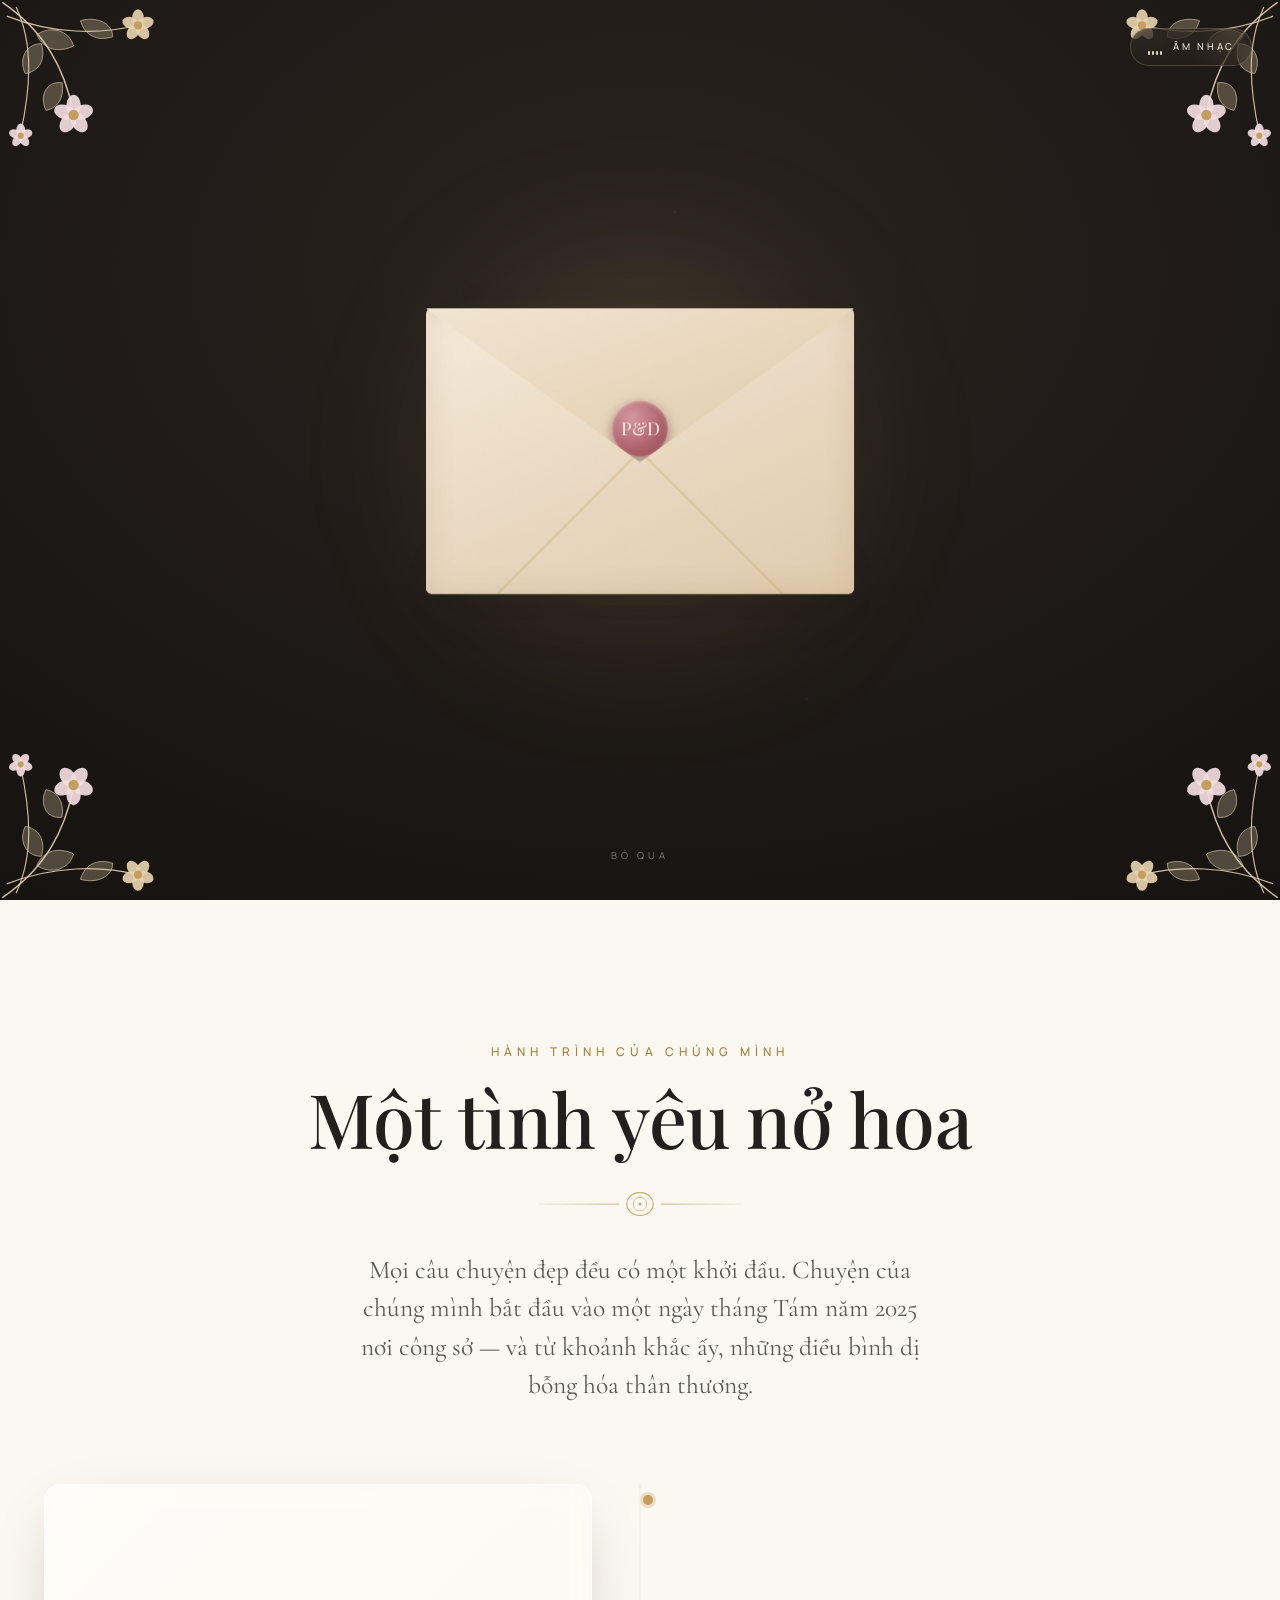
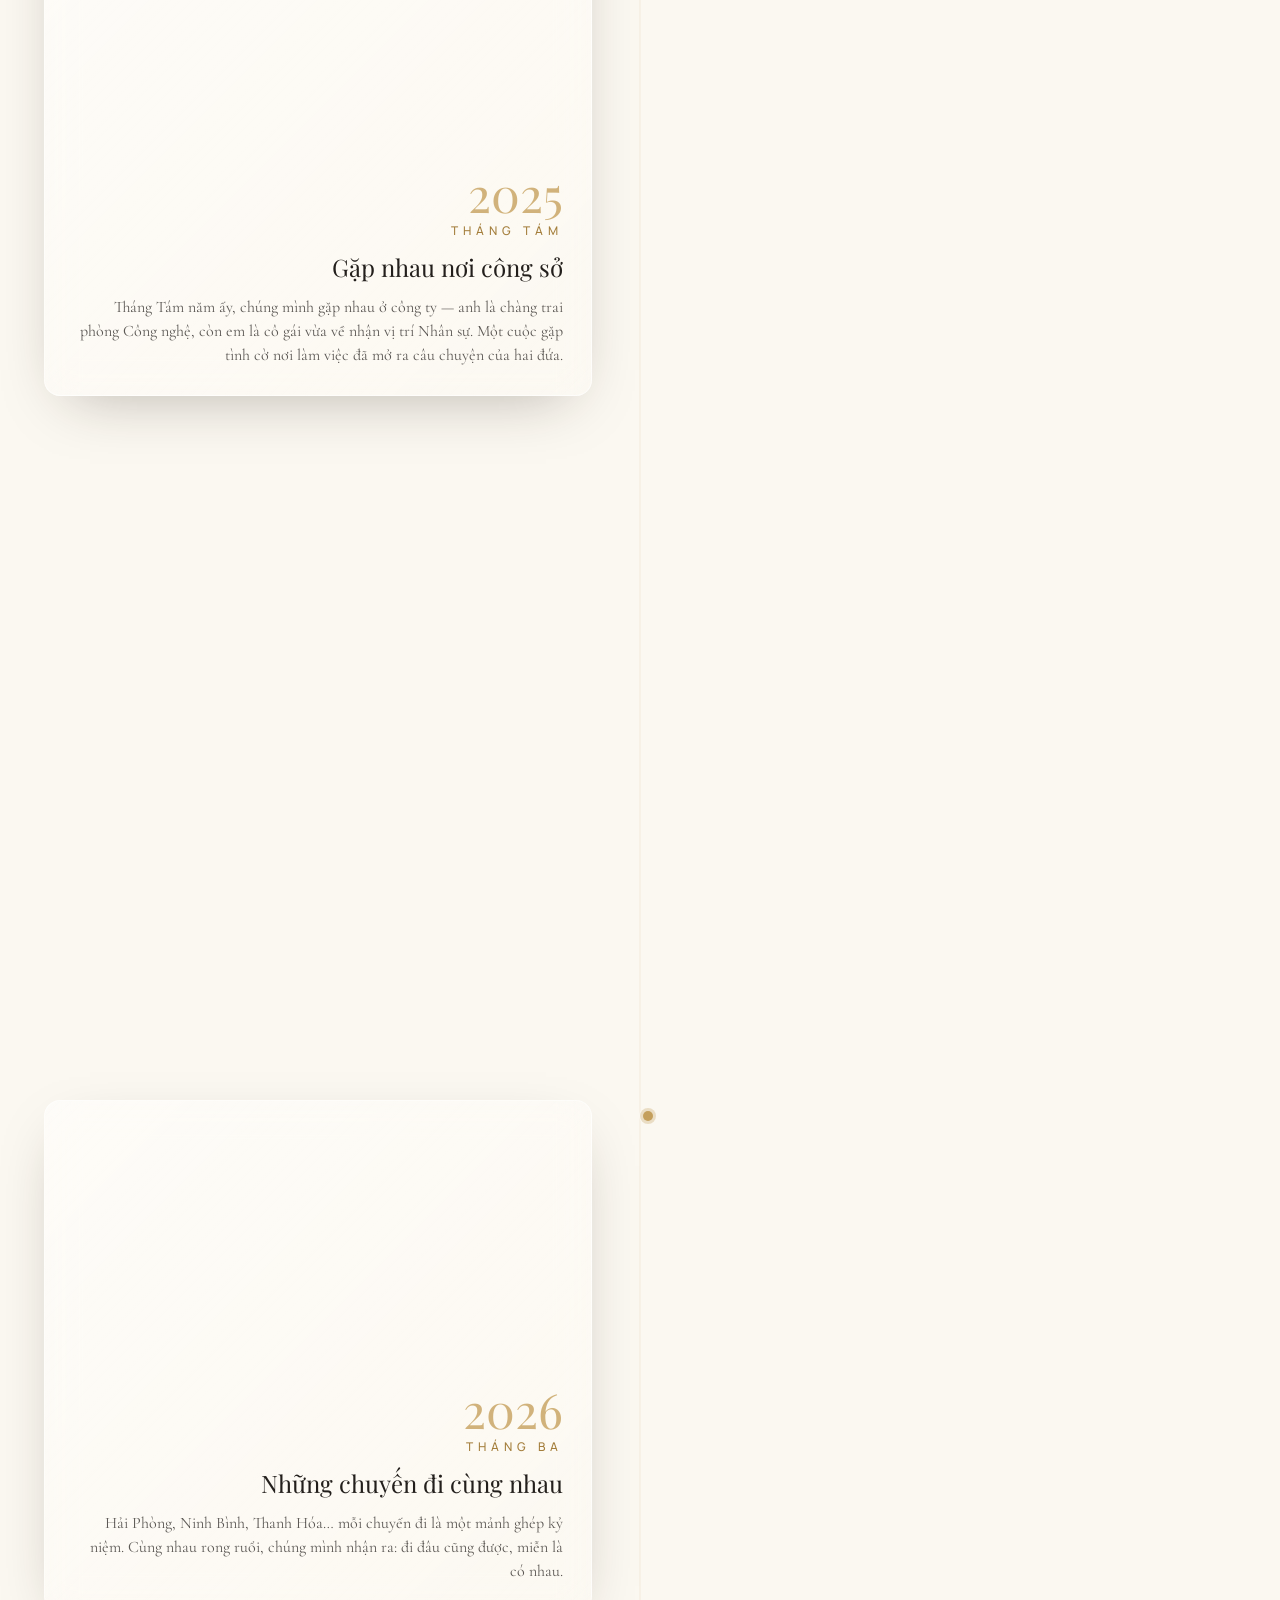
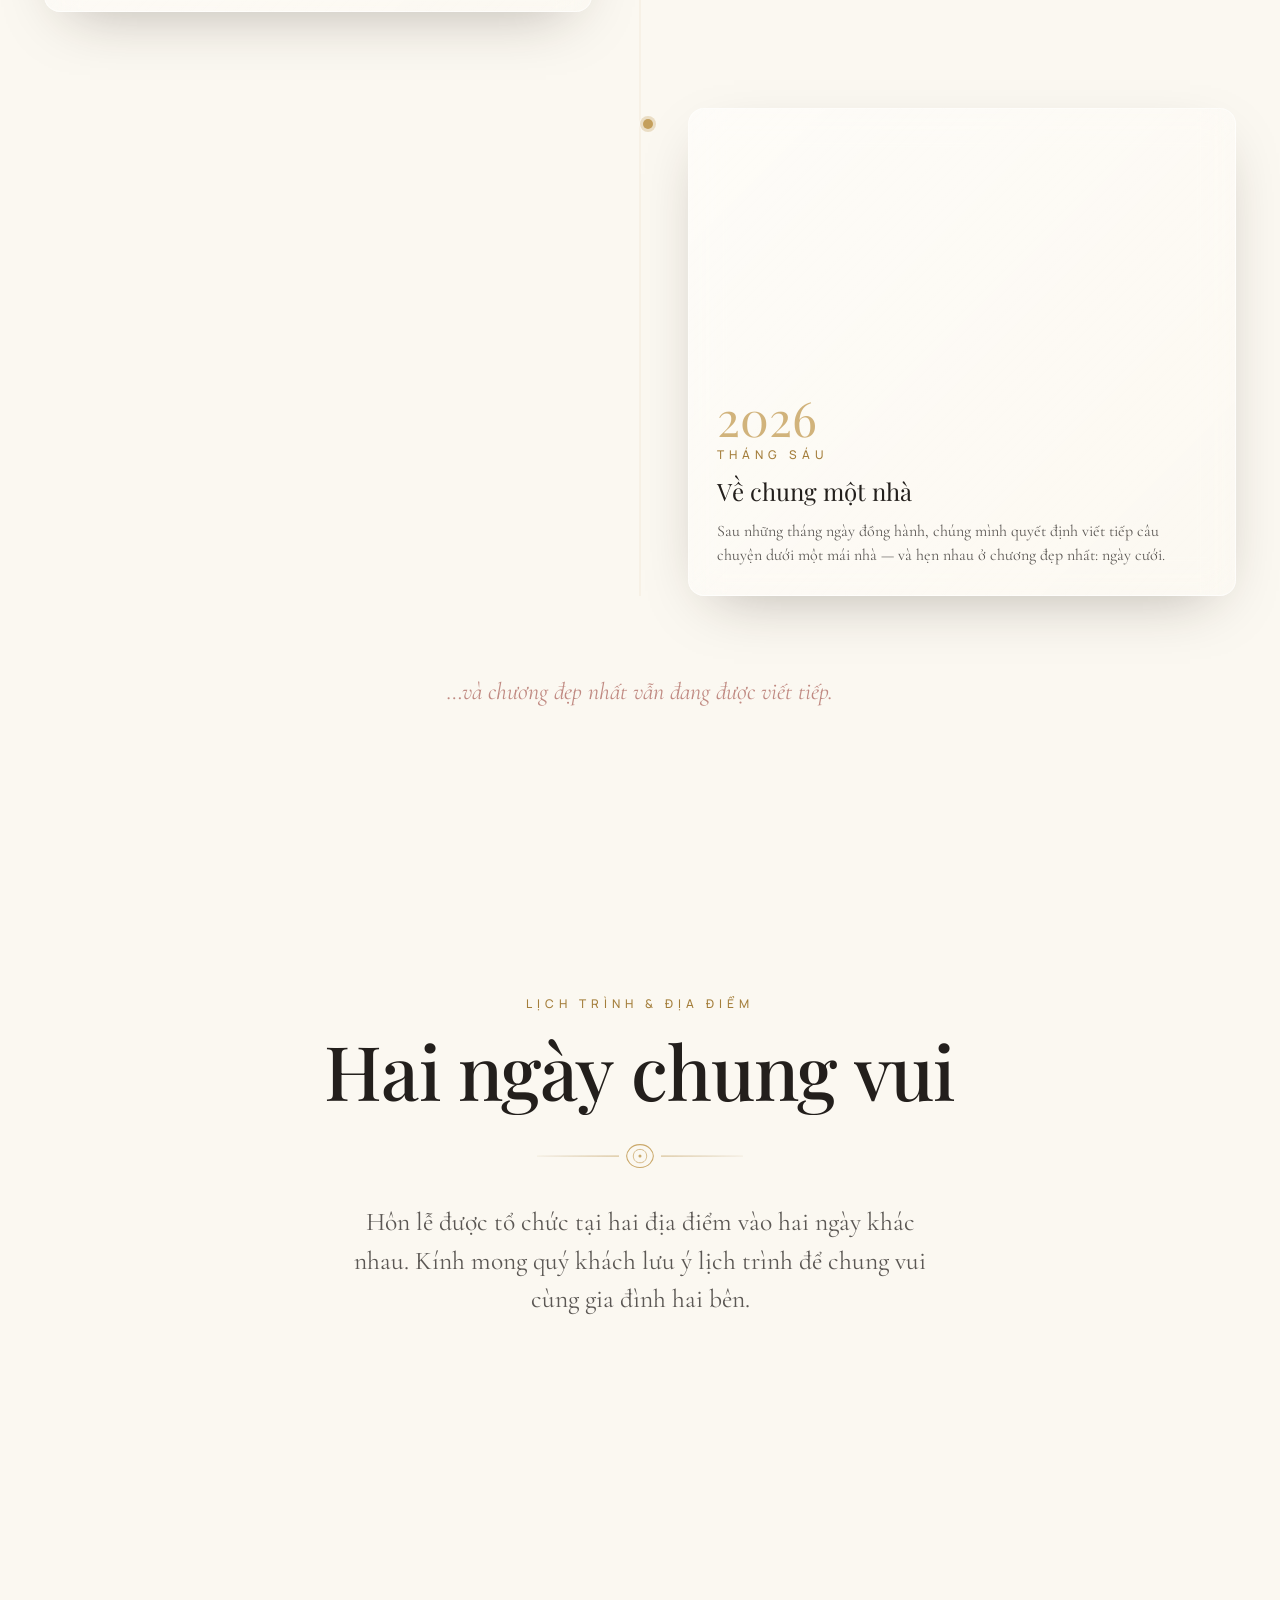
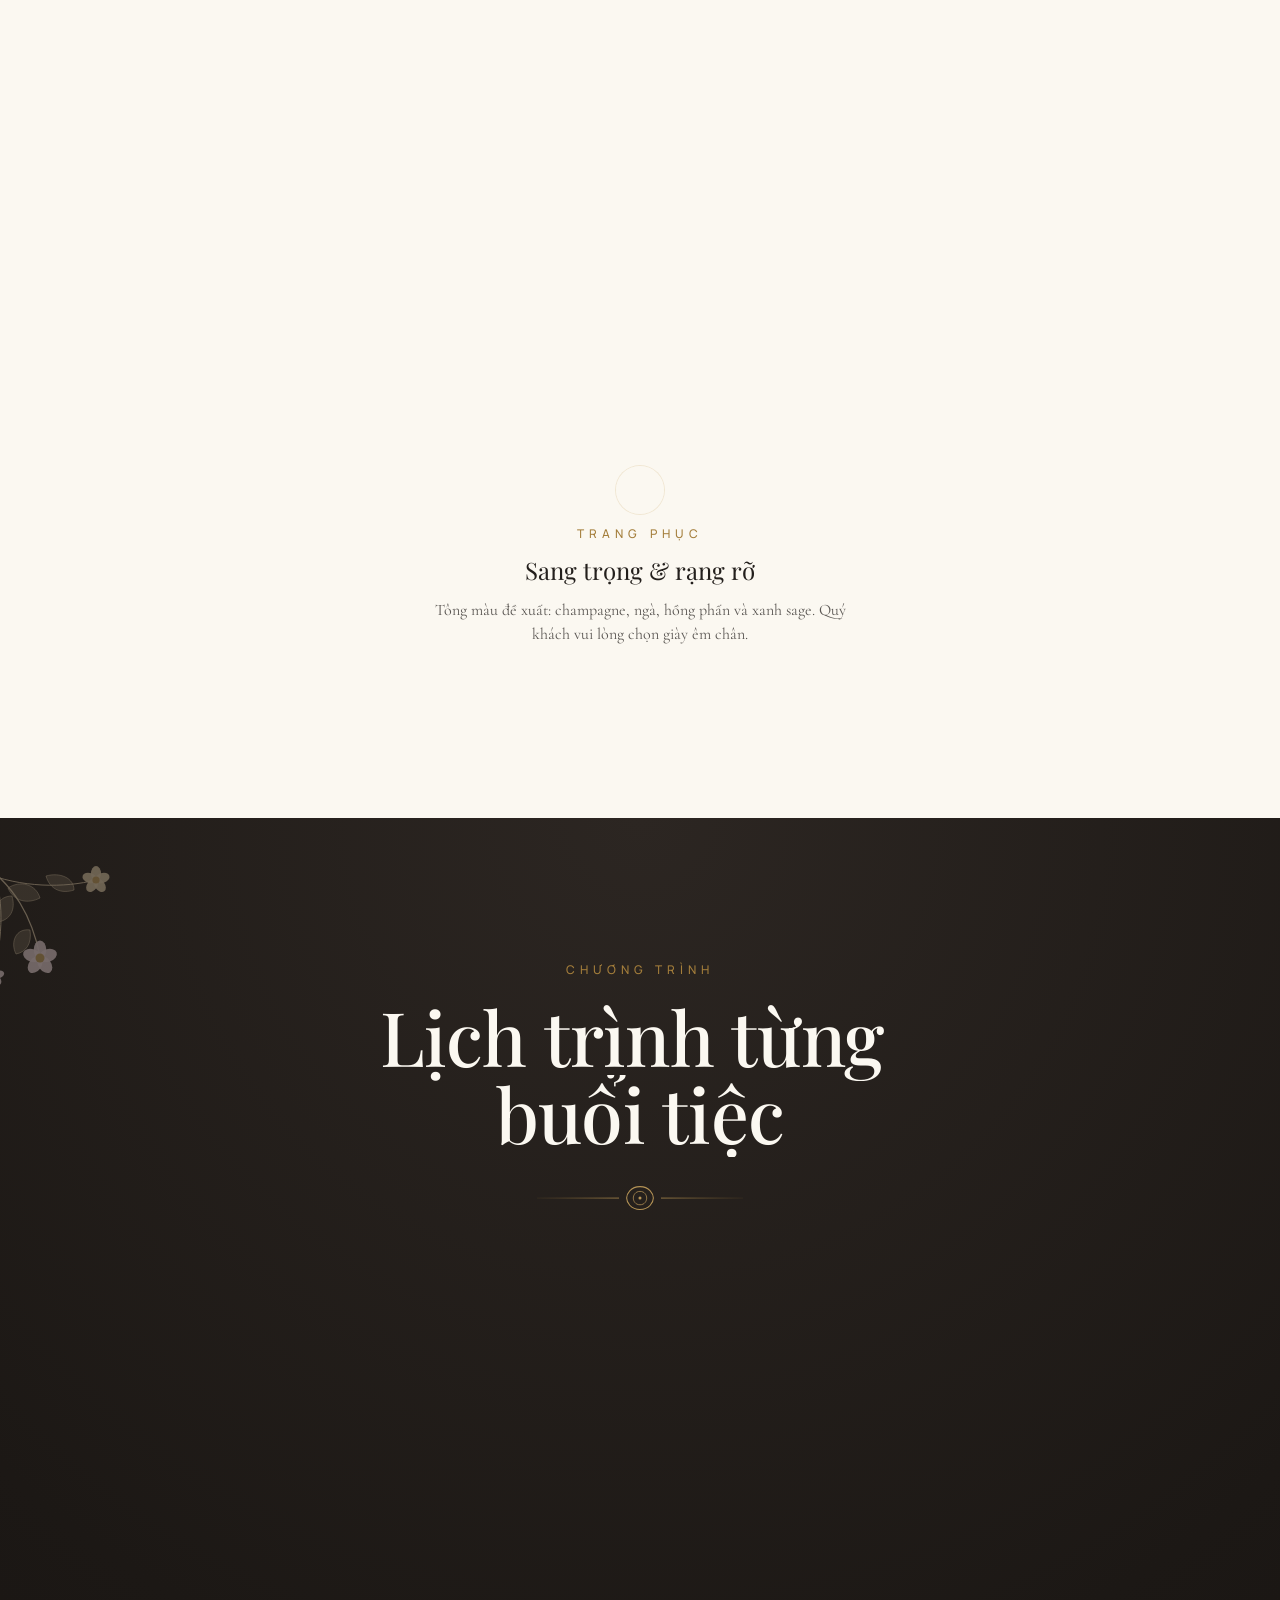
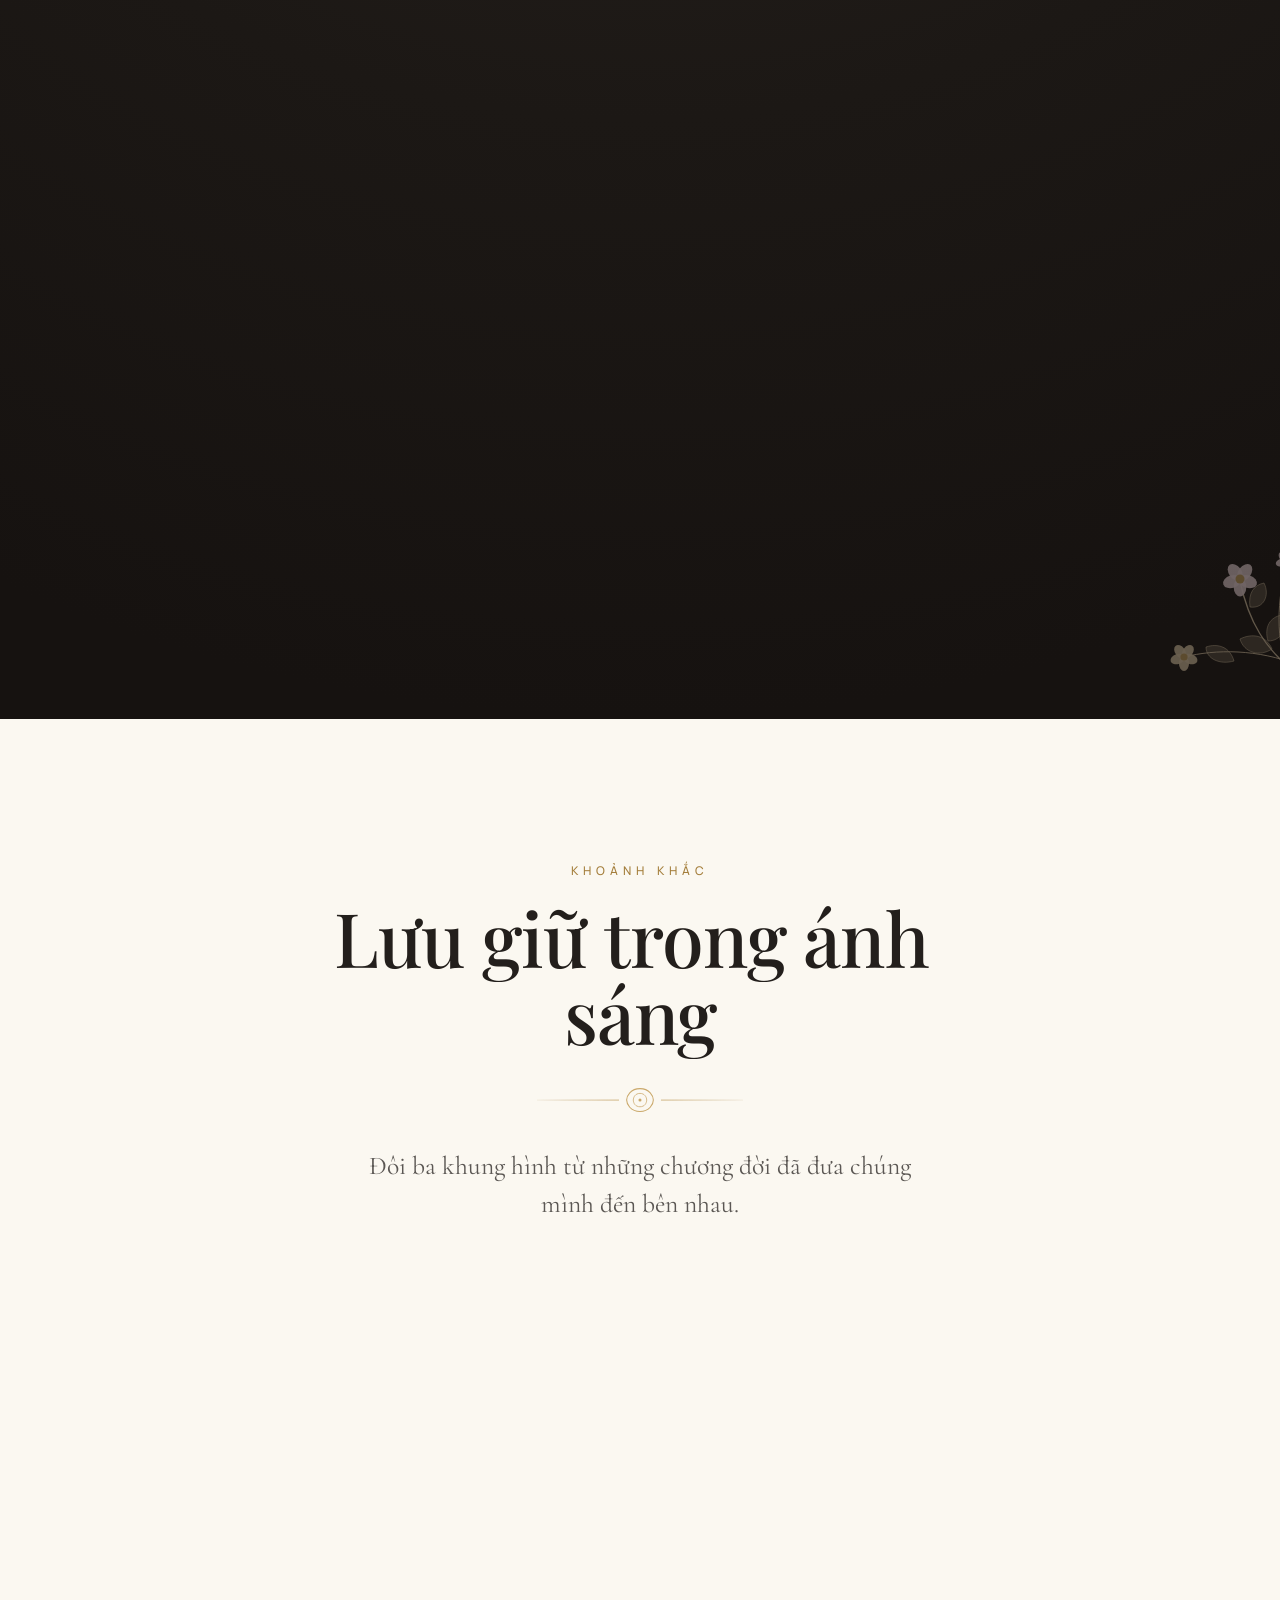
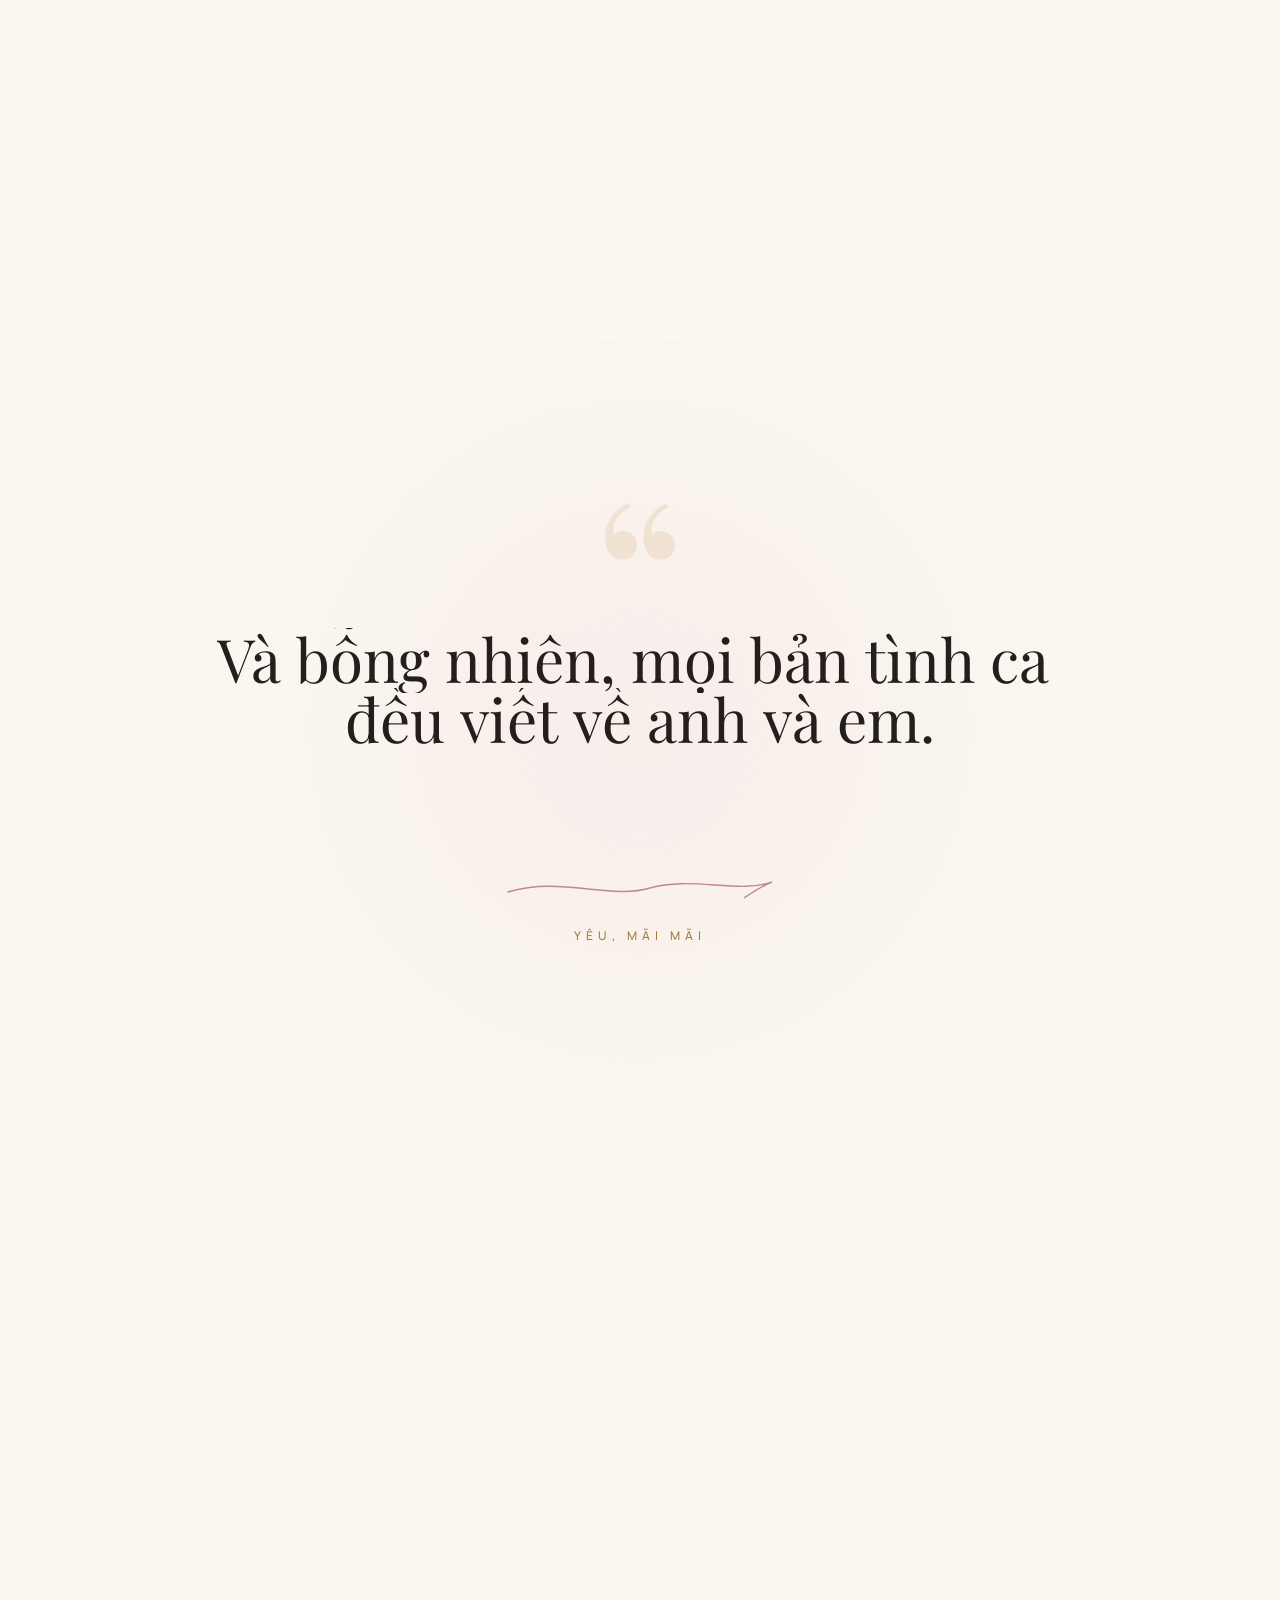
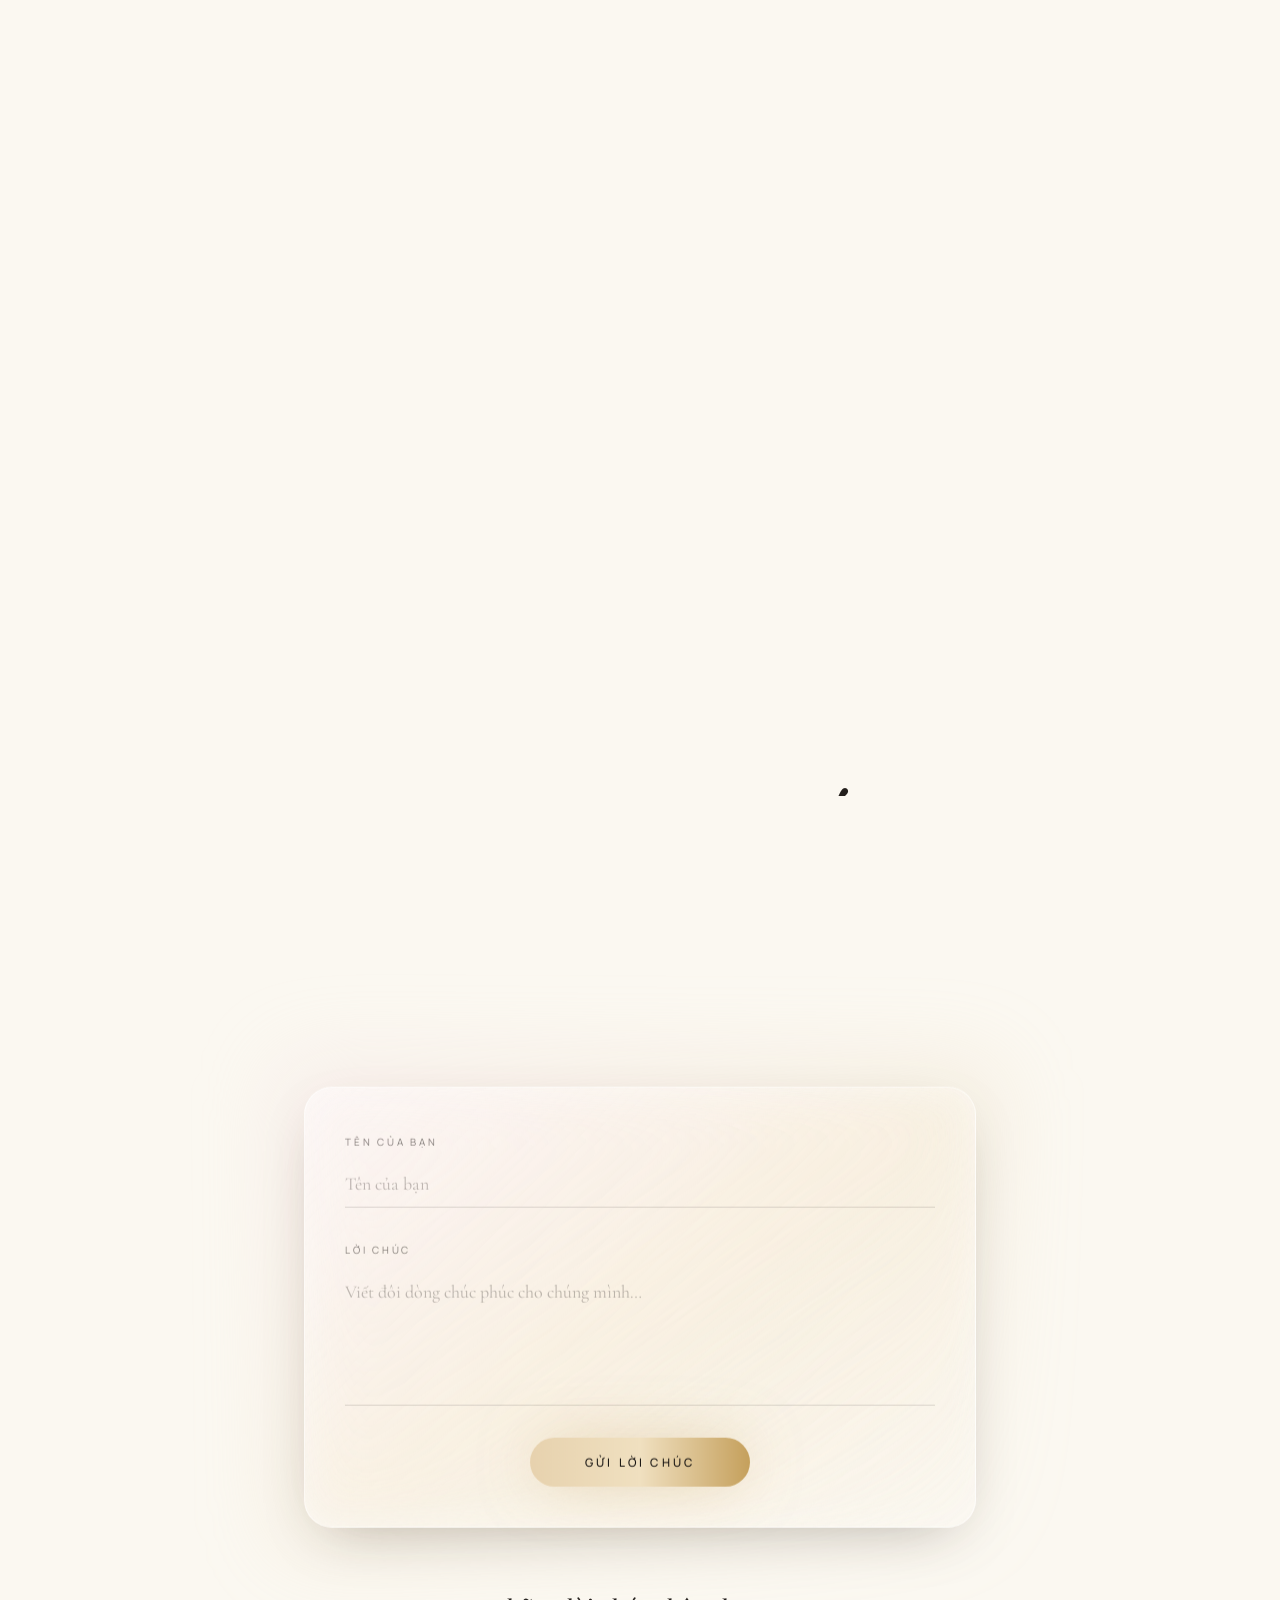
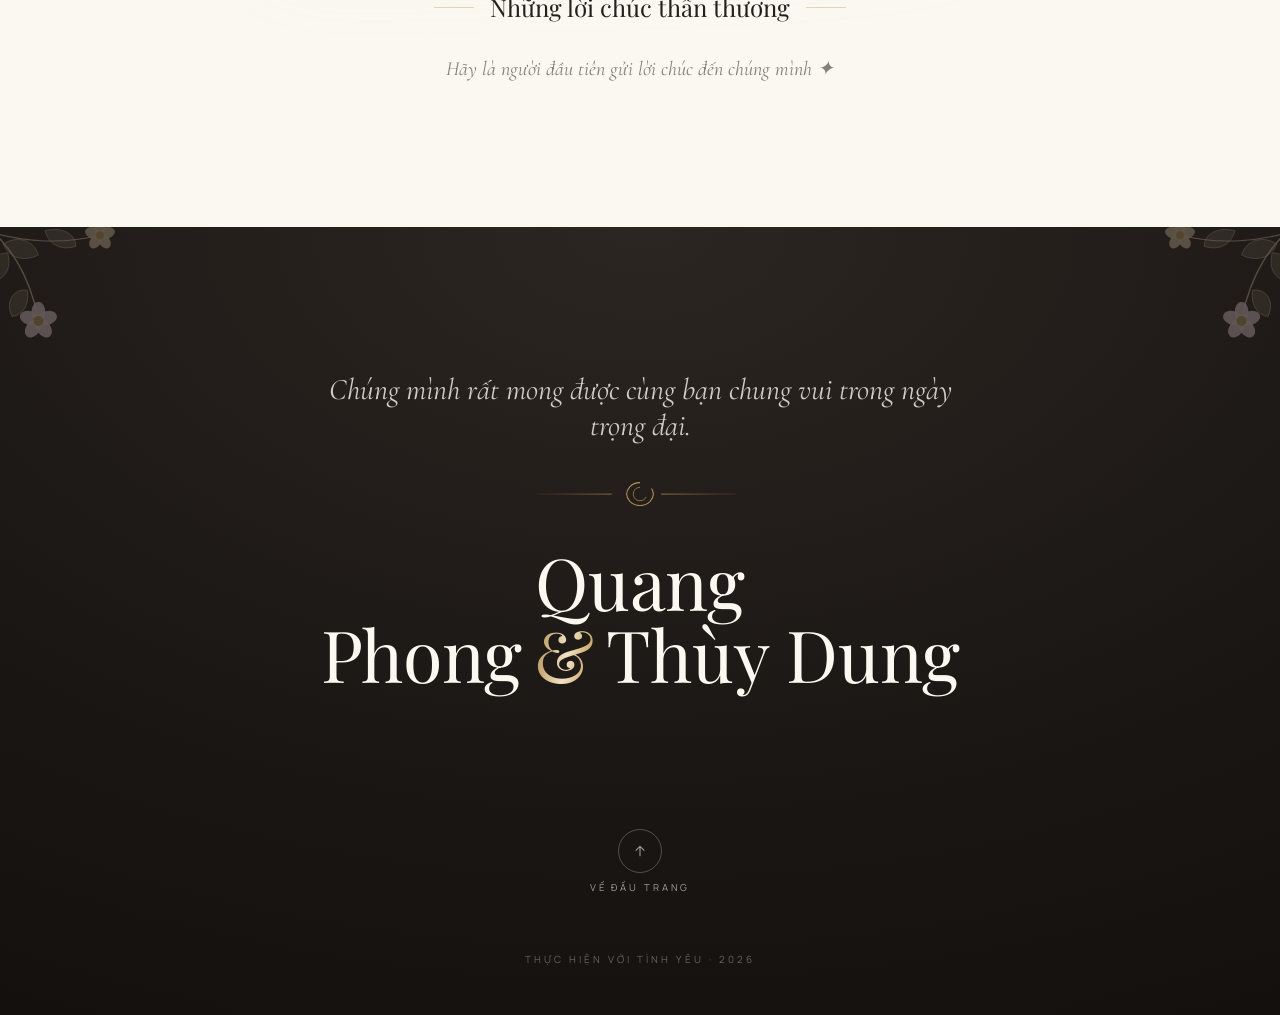
==== wedding/index.html @ 0d3b318d "Làm rõ title mốc lễ cưới + thêm file nhạc nền One Life Titles (cả hai bản): - 7/8 nhà trai: 'Lễ Tân " ====
<!doctype html>
<html lang="vi">
  <head>
    <meta charset="UTF-8" />
    <link rel="icon" type="image/svg+xml" href="/wedding/favicon.svg" />
    <meta name="viewport" content="width=device-width, initial-scale=1.0, viewport-fit=cover" />
    <meta name="theme-color" content="#231F1C" />
    <meta
      name="description"
      content="Quang Phong & Thùy Dung — về chung một nhà. Thiệp mời cưới đậm chất điện ảnh."
    />

    <title>Quang Phong &amp; Thùy Dung · Lễ Thành Hôn</title>

    <!-- Social -->
    <meta property="og:title" content="Quang Phong & Thùy Dung · Lễ Thành Hôn" />
    <meta property="og:description" content="Hãy đến chung vui khi hai câu chuyện hòa làm một. 02 & 07 · 08 · 2026" />
    <meta property="og:type" content="website" />

    <!-- Fonts -->
    <link rel="preconnect" href="https://fonts.googleapis.com" />
    <link rel="preconnect" href="https://fonts.gstatic.com" crossorigin />
    <link
      href="https://fonts.googleapis.com/css2?family=Playfair+Display:ital,wght@0,400;0,500;0,600;0,700;1,400;1,500&family=Cormorant+Garamond:ital,wght@0,300;0,400;0,500;0,600;1,300;1,400&family=Bodoni+Moda:ital,opsz,wght@0,6..96,400;0,6..96,500;1,6..96,400&family=Manrope:wght@300;400;500;600;700&family=Inter:wght@300;400;500;600&family=Great+Vibes&family=Dancing+Script:wght@400;500;600;700&display=swap"
      rel="stylesheet"
    />
    <script type="module" crossorigin src="/wedding/assets/index-CORRQnOe.js"></script>
    <link rel="modulepreload" crossorigin href="/wedding/assets/motion-DZY5aCm1.js">
    <link rel="modulepreload" crossorigin href="/wedding/assets/smooth-DLBqpWjo.js">
    <link rel="stylesheet" crossorigin href="/wedding/assets/index-DKpygTWV.css">
  </head>
  <body>
    <div id="root"></div>
    <noscript>Thiệp mời này trở nên sống động khi bật JavaScript. Vui lòng bật JavaScript để xem câu chuyện của chúng mình.</noscript>
  </body>
</html>
---- wedding/assets/index-DKpygTWV.css ----
*,:before,:after{--tw-border-spacing-x: 0;--tw-border-spacing-y: 0;--tw-translate-x: 0;--tw-translate-y: 0;--tw-rotate: 0;--tw-skew-x: 0;--tw-skew-y: 0;--tw-scale-x: 1;--tw-scale-y: 1;--tw-pan-x: ;--tw-pan-y: ;--tw-pinch-zoom: ;--tw-scroll-snap-strictness: proximity;--tw-gradient-from-position: ;--tw-gradient-via-position: ;--tw-gradient-to-position: ;--tw-ordinal: ;--tw-slashed-zero: ;--tw-numeric-figure: ;--tw-numeric-spacing: ;--tw-numeric-fraction: ;--tw-ring-inset: ;--tw-ring-offset-width: 0px;--tw-ring-offset-color: #fff;--tw-ring-color: rgb(59 130 246 / .5);--tw-ring-offset-shadow: 0 0 #0000;--tw-ring-shadow: 0 0 #0000;--tw-shadow: 0 0 #0000;--tw-shadow-colored: 0 0 #0000;--tw-blur: ;--tw-brightness: ;--tw-contrast: ;--tw-grayscale: ;--tw-hue-rotate: ;--tw-invert: ;--tw-saturate: ;--tw-sepia: ;--tw-drop-shadow: ;--tw-backdrop-blur: ;--tw-backdrop-brightness: ;--tw-backdrop-contrast: ;--tw-backdrop-grayscale: ;--tw-backdrop-hue-rotate: ;--tw-backdrop-invert: ;--tw-backdrop-opacity: ;--tw-backdrop-saturate: ;--tw-backdrop-sepia: ;--tw-contain-size: ;--tw-contain-layout: ;--tw-contain-paint: ;--tw-contain-style: }::backdrop{--tw-border-spacing-x: 0;--tw-border-spacing-y: 0;--tw-translate-x: 0;--tw-translate-y: 0;--tw-rotate: 0;--tw-skew-x: 0;--tw-skew-y: 0;--tw-scale-x: 1;--tw-scale-y: 1;--tw-pan-x: ;--tw-pan-y: ;--tw-pinch-zoom: ;--tw-scroll-snap-strictness: proximity;--tw-gradient-from-position: ;--tw-gradient-via-position: ;--tw-gradient-to-position: ;--tw-ordinal: ;--tw-slashed-zero: ;--tw-numeric-figure: ;--tw-numeric-spacing: ;--tw-numeric-fraction: ;--tw-ring-inset: ;--tw-ring-offset-width: 0px;--tw-ring-offset-color: #fff;--tw-ring-color: rgb(59 130 246 / .5);--tw-ring-offset-shadow: 0 0 #0000;--tw-ring-shadow: 0 0 #0000;--tw-shadow: 0 0 #0000;--tw-shadow-colored: 0 0 #0000;--tw-blur: ;--tw-brightness: ;--tw-contrast: ;--tw-grayscale: ;--tw-hue-rotate: ;--tw-invert: ;--tw-saturate: ;--tw-sepia: ;--tw-drop-shadow: ;--tw-backdrop-blur: ;--tw-backdrop-brightness: ;--tw-backdrop-contrast: ;--tw-backdrop-grayscale: ;--tw-backdrop-hue-rotate: ;--tw-backdrop-invert: ;--tw-backdrop-opacity: ;--tw-backdrop-saturate: ;--tw-backdrop-sepia: ;--tw-contain-size: ;--tw-contain-layout: ;--tw-contain-paint: ;--tw-contain-style: }*,:before,:after{box-sizing:border-box;border-width:0;border-style:solid;border-color:#e5e7eb}:before,:after{--tw-content: ""}html,:host{line-height:1.5;-webkit-text-size-adjust:100%;-moz-tab-size:4;-o-tab-size:4;tab-size:4;font-family:Manrope,Inter,system-ui,sans-serif;font-feature-settings:normal;font-variation-settings:normal;-webkit-tap-highlight-color:transparent}body{margin:0;line-height:inherit}hr{height:0;color:inherit;border-top-width:1px}abbr:where([title]){-webkit-text-decoration:underline dotted;text-decoration:underline dotted}h1,h2,h3,h4,h5,h6{font-size:inherit;font-weight:inherit}a{color:inherit;text-decoration:inherit}b,strong{font-weight:bolder}code,kbd,samp,pre{font-family:ui-monospace,SFMono-Regular,Menlo,Monaco,Consolas,Liberation Mono,Courier New,monospace;font-feature-settings:normal;font-variation-settings:normal;font-size:1em}small{font-size:80%}sub,sup{font-size:75%;line-height:0;position:relative;vertical-align:baseline}sub{bottom:-.25em}sup{top:-.5em}table{text-indent:0;border-color:inherit;border-collapse:collapse}button,input,optgroup,select,textarea{font-family:inherit;font-feature-settings:inherit;font-variation-settings:inherit;font-size:100%;font-weight:inherit;line-height:inherit;letter-spacing:inherit;color:inherit;margin:0;padding:0}button,select{text-transform:none}button,input:where([type=button]),input:where([type=reset]),input:where([type=submit]){-webkit-appearance:button;background-color:transparent;background-image:none}:-moz-focusring{outline:auto}:-moz-ui-invalid{box-shadow:none}progress{vertical-align:baseline}::-webkit-inner-spin-button,::-webkit-outer-spin-button{height:auto}[type=search]{-webkit-appearance:textfield;outline-offset:-2px}::-webkit-search-decoration{-webkit-appearance:none}::-webkit-file-upload-button{-webkit-appearance:button;font:inherit}summary{display:list-item}blockquote,dl,dd,h1,h2,h3,h4,h5,h6,hr,figure,p,pre{margin:0}fieldset{margin:0;padding:0}legend{padding:0}ol,ul,menu{list-style:none;margin:0;padding:0}dialog{padding:0}textarea{resize:vertical}input::-moz-placeholder,textarea::-moz-placeholder{opacity:1;color:#9ca3af}input::placeholder,textarea::placeholder{opacity:1;color:#9ca3af}button,[role=button]{cursor:pointer}:disabled{cursor:default}img,svg,video,canvas,audio,iframe,embed,object{display:block;vertical-align:middle}img,video{max-width:100%;height:auto}[hidden]:where(:not([hidden=until-found])){display:none}.container{width:100%}@media (min-width: 640px){.container{max-width:640px}}@media (min-width: 768px){.container{max-width:768px}}@media (min-width: 1024px){.container{max-width:1024px}}@media (min-width: 1280px){.container{max-width:1280px}}@media (min-width: 1536px){.container{max-width:1536px}}.eyebrow{font-family:Manrope,Inter,system-ui,sans-serif;font-size:.7rem;font-weight:500;text-transform:uppercase}@media (min-width: 640px){.eyebrow{font-size:.75rem;line-height:1rem}}.eyebrow{letter-spacing:.42em;color:var(--gold-deep)}.section-title{font-family:Playfair Display,serif;font-weight:500;line-height:1.02;font-size:clamp(2.2rem,6vw,4.7rem);letter-spacing:-.01em}.lede{font-family:Cormorant Garamond,serif;font-size:clamp(1.15rem,2.1vw,1.6rem);line-height:1.5;font-weight:400;color:#231f1cbd}.pointer-events-none{pointer-events:none}.visible{visibility:visible}.static{position:static}.fixed{position:fixed}.absolute{position:absolute}.relative{position:relative}.-inset-16{inset:-4rem}.-inset-6{inset:-1.5rem}.inset-0{inset:0}.inset-2{inset:.5rem}.inset-x-0{left:0;right:0}.inset-x-6{left:1.5rem;right:1.5rem}.-bottom-1\.5{bottom:-.375rem}.-left-6{left:-1.5rem}.-left-8{left:-2rem}.-right-6{right:-1.5rem}.-right-8{right:-2rem}.-top-4{top:-1rem}.bottom-0{bottom:0}.bottom-10{bottom:2.5rem}.bottom-6{bottom:1.5rem}.bottom-7{bottom:1.75rem}.bottom-8{bottom:2rem}.bottom-\[-12\%\]{bottom:-12%}.bottom-\[-6\%\]{bottom:-6%}.left-0{left:0}.left-1\/2{left:50%}.left-3{left:.75rem}.left-\[-6\%\]{left:-6%}.left-\[18px\]{left:18px}.left-\[22\%\]{left:22%}.left-\[24px\]{left:24px}.left-\[27px\]{left:27px}.left-\[5\%\]{left:5%}.right-0{right:0}.right-3{right:.75rem}.right-4{right:1rem}.right-5{right:1.25rem}.right-\[-10\%\]{right:-10%}.right-\[5\%\]{right:5%}.top-0{top:0}.top-1\/2{top:50%}.top-10{top:2.5rem}.top-2{top:.5rem}.top-3{top:.75rem}.top-4{top:1rem}.top-5{top:1.25rem}.top-\[-8\%\]{top:-8%}.top-\[30\%\]{top:30%}.top-\[78\%\]{top:78%}.-z-10{z-index:-10}.z-10{z-index:10}.z-20{z-index:20}.z-30{z-index:30}.z-\[100\]{z-index:100}.z-\[110\]{z-index:110}.z-\[120\]{z-index:120}.z-\[130\]{z-index:130}.z-\[1\]{z-index:1}.z-\[85\]{z-index:85}.z-\[90\]{z-index:90}.m-3{margin:.75rem}.mx-1\.5{margin-left:.375rem;margin-right:.375rem}.mx-3{margin-left:.75rem;margin-right:.75rem}.mx-auto{margin-left:auto;margin-right:auto}.my-1{margin-top:.25rem;margin-bottom:.25rem}.my-20{margin-top:5rem;margin-bottom:5rem}.my-3{margin-top:.75rem;margin-bottom:.75rem}.my-7{margin-top:1.75rem;margin-bottom:1.75rem}.my-8{margin-top:2rem;margin-bottom:2rem}.mb-3{margin-bottom:.75rem}.mb-4{margin-bottom:1rem}.mb-5{margin-bottom:1.25rem}.mb-8{margin-bottom:2rem}.ml-1{margin-left:.25rem}.ml-12{margin-left:3rem}.ml-2{margin-left:.5rem}.mt-0\.5{margin-top:.125rem}.mt-1{margin-top:.25rem}.mt-1\.5{margin-top:.375rem}.mt-10{margin-top:2.5rem}.mt-12{margin-top:3rem}.mt-14{margin-top:3.5rem}.mt-16{margin-top:4rem}.mt-2{margin-top:.5rem}.mt-20{margin-top:5rem}.mt-3{margin-top:.75rem}.mt-4{margin-top:1rem}.mt-5{margin-top:1.25rem}.mt-6{margin-top:1.5rem}.mt-7{margin-top:1.75rem}.mt-8{margin-top:2rem}.mt-9{margin-top:2.25rem}.block{display:block}.inline-block{display:inline-block}.flex{display:flex}.inline-flex{display:inline-flex}.grid{display:grid}.hidden{display:none}.aspect-\[3\/4\]{aspect-ratio:3/4}.aspect-\[4\/3\]{aspect-ratio:4/3}.h-1{height:.25rem}.h-10{height:2.5rem}.h-11{height:2.75rem}.h-12{height:3rem}.h-14{height:3.5rem}.h-16{height:4rem}.h-2{height:.5rem}.h-2\.5{height:.625rem}.h-3\.5{height:.875rem}.h-4{height:1rem}.h-56{height:14rem}.h-9{height:2.25rem}.h-\[100svh\]{height:100svh}.h-\[18\%\]{height:18%}.h-\[2px\]{height:2px}.h-\[34vw\]{height:34vw}.h-\[38vw\]{height:38vw}.h-\[42vw\]{height:42vw}.h-\[60vh\]{height:60vh}.h-full{height:100%}.h-px{height:1px}.max-h-\[78vh\]{max-height:78vh}.max-h-full{max-height:100%}.min-h-\[640px\]{min-height:640px}.w-0{width:0px}.w-1{width:.25rem}.w-10{width:2.5rem}.w-11{width:2.75rem}.w-12{width:3rem}.w-14{width:3.5rem}.w-16{width:4rem}.w-2\.5{width:.625rem}.w-24{width:6rem}.w-3\.5{width:.875rem}.w-4{width:1rem}.w-56{width:14rem}.w-6{width:1.5rem}.w-7{width:1.75rem}.w-9{width:2.25rem}.w-\[2px\]{width:2px}.w-\[34vw\]{width:34vw}.w-\[38vw\]{width:38vw}.w-\[42vw\]{width:42vw}.w-\[60vh\]{width:60vh}.w-auto{width:auto}.w-full{width:100%}.w-px{width:1px}.min-w-\[220px\]{min-width:220px}.max-w-2xl{max-width:42rem}.max-w-4xl{max-width:56rem}.max-w-5xl{max-width:64rem}.max-w-content{max-width:1240px}.max-w-full{max-width:100%}.max-w-md{max-width:28rem}.max-w-xl{max-width:36rem}.max-w-xs{max-width:20rem}.flex-1{flex:1 1 0%}.shrink-0{flex-shrink:0}.origin-left{transform-origin:left}.origin-top{transform-origin:top}.-translate-x-1\/2{--tw-translate-x: -50%;transform:translate(var(--tw-translate-x),var(--tw-translate-y)) rotate(var(--tw-rotate)) skew(var(--tw-skew-x)) skewY(var(--tw-skew-y)) scaleX(var(--tw-scale-x)) scaleY(var(--tw-scale-y))}.-translate-y-1\/2{--tw-translate-y: -50%;transform:translate(var(--tw-translate-x),var(--tw-translate-y)) rotate(var(--tw-rotate)) skew(var(--tw-skew-x)) skewY(var(--tw-skew-y)) scaleX(var(--tw-scale-x)) scaleY(var(--tw-scale-y))}.translate-y-3{--tw-translate-y: .75rem;transform:translate(var(--tw-translate-x),var(--tw-translate-y)) rotate(var(--tw-rotate)) skew(var(--tw-skew-x)) skewY(var(--tw-skew-y)) scaleX(var(--tw-scale-x)) scaleY(var(--tw-scale-y))}.transform{transform:translate(var(--tw-translate-x),var(--tw-translate-y)) rotate(var(--tw-rotate)) skew(var(--tw-skew-x)) skewY(var(--tw-skew-y)) scaleX(var(--tw-scale-x)) scaleY(var(--tw-scale-y))}@keyframes gradient-pan{0%,to{background-position:0% 50%}50%{background-position:100% 50%}}.animate-gradient-pan{animation:gradient-pan 14s ease infinite}@keyframes pulse{50%{opacity:.5}}.animate-pulse{animation:pulse 2s cubic-bezier(.4,0,.6,1) infinite}@keyframes pulse-soft{0%,to{opacity:.5;transform:scale(1)}50%{opacity:1;transform:scale(1.08)}}.animate-pulse-soft{animation:pulse-soft 3.5s ease-in-out infinite}@keyframes shimmer{0%{background-position:-200% 0}to{background-position:200% 0}}.animate-shimmer{animation:shimmer 4.5s linear infinite}.resize-none{resize:none}.resize{resize:both}.columns-1{-moz-columns:1;columns:1}.columns-2{-moz-columns:2;columns:2}.break-inside-avoid{-moz-column-break-inside:avoid;break-inside:avoid}.grid-cols-1{grid-template-columns:repeat(1,minmax(0,1fr))}.flex-col{flex-direction:column}.flex-wrap{flex-wrap:wrap}.items-start{align-items:flex-start}.items-end{align-items:flex-end}.items-center{align-items:center}.items-stretch{align-items:stretch}.justify-start{justify-content:flex-start}.justify-center{justify-content:center}.justify-between{justify-content:space-between}.gap-1{gap:.25rem}.gap-1\.5{gap:.375rem}.gap-2{gap:.5rem}.gap-2\.5{gap:.625rem}.gap-3{gap:.75rem}.gap-4{gap:1rem}.gap-5{gap:1.25rem}.gap-7{gap:1.75rem}.gap-8{gap:2rem}.gap-\[2px\]{gap:2px}.space-y-0\.5>:not([hidden])~:not([hidden]){--tw-space-y-reverse: 0;margin-top:calc(.125rem * calc(1 - var(--tw-space-y-reverse)));margin-bottom:calc(.125rem * var(--tw-space-y-reverse))}.space-y-16>:not([hidden])~:not([hidden]){--tw-space-y-reverse: 0;margin-top:calc(4rem * calc(1 - var(--tw-space-y-reverse)));margin-bottom:calc(4rem * var(--tw-space-y-reverse))}.overflow-hidden{overflow:hidden}.whitespace-pre-line{white-space:pre-line}.rounded{border-radius:.25rem}.rounded-2xl{border-radius:1rem}.rounded-\[1\.75rem\]{border-radius:1.75rem}.rounded-\[2px\]{border-radius:2px}.rounded-\[2rem\]{border-radius:2rem}.rounded-\[4px\]{border-radius:4px}.rounded-\[50\%\]{border-radius:50%}.rounded-\[6px\]{border-radius:6px}.rounded-full{border-radius:9999px}.rounded-none{border-radius:0}.rounded-sm{border-radius:.125rem}.rounded-xl{border-radius:.75rem}.border{border-width:1px}.border-2{border-width:2px}.border-b{border-bottom-width:1px}.border-gold\/20{border-color:#c5a05c33}.border-gold\/70{border-color:#c5a05cb3}.border-ink\/30{border-color:#14110f4d}.border-ivory\/25{border-color:#fbf8f140}.border-ivory\/40{border-color:#fbf8f166}.border-white\/40{border-color:#fff6}.border-t-ink{--tw-border-opacity: 1;border-top-color:rgb(20 17 15 / var(--tw-border-opacity, 1))}.bg-champagne{--tw-bg-opacity: 1;background-color:rgb(231 210 174 / var(--tw-bg-opacity, 1))}.bg-champagne\/20{background-color:#e7d2ae33}.bg-champagne\/50{background-color:#e7d2ae80}.bg-charcoal{--tw-bg-opacity: 1;background-color:rgb(35 31 28 / var(--tw-bg-opacity, 1))}.bg-charcoal\/15{background-color:#231f1c26}.bg-charcoal\/85{background-color:#231f1cd9}.bg-gold{--tw-bg-opacity: 1;background-color:rgb(197 160 92 / var(--tw-bg-opacity, 1))}.bg-gold-deep{--tw-bg-opacity: 1;background-color:rgb(164 126 59 / var(--tw-bg-opacity, 1))}.bg-gold\/15{background-color:#c5a05c26}.bg-gold\/30{background-color:#c5a05c4d}.bg-gold\/40{background-color:#c5a05c66}.bg-gold\/50{background-color:#c5a05c80}.bg-ivory{--tw-bg-opacity: 1;background-color:rgb(251 248 241 / var(--tw-bg-opacity, 1))}.bg-ivory\/70{background-color:#fbf8f1b3}.bg-soft-pink\/40{background-color:#f4dee266}.bg-transparent{background-color:transparent}.bg-white{--tw-bg-opacity: 1;background-color:rgb(255 255 255 / var(--tw-bg-opacity, 1))}.bg-white\/15{background-color:#ffffff26}.bg-white\/40{background-color:#fff6}.bg-white\/45{background-color:#ffffff73}.bg-white\/50{background-color:#ffffff80}.bg-gradient-to-b{background-image:linear-gradient(to bottom,var(--tw-gradient-stops))}.bg-gradient-to-br{background-image:linear-gradient(to bottom right,var(--tw-gradient-stops))}.bg-gradient-to-r{background-image:linear-gradient(to right,var(--tw-gradient-stops))}.bg-gradient-to-t{background-image:linear-gradient(to top,var(--tw-gradient-stops))}.from-champagne{--tw-gradient-from: #E7D2AE var(--tw-gradient-from-position);--tw-gradient-to: rgb(231 210 174 / 0) var(--tw-gradient-to-position);--tw-gradient-stops: var(--tw-gradient-from), var(--tw-gradient-to)}.from-charcoal\/40{--tw-gradient-from: rgb(35 31 28 / .4) var(--tw-gradient-from-position);--tw-gradient-to: rgb(35 31 28 / 0) var(--tw-gradient-to-position);--tw-gradient-stops: var(--tw-gradient-from), var(--tw-gradient-to)}.from-charcoal\/55{--tw-gradient-from: rgb(35 31 28 / .55) var(--tw-gradient-from-position);--tw-gradient-to: rgb(35 31 28 / 0) var(--tw-gradient-to-position);--tw-gradient-stops: var(--tw-gradient-from), var(--tw-gradient-to)}.from-charcoal\/70{--tw-gradient-from: rgb(35 31 28 / .7) var(--tw-gradient-from-position);--tw-gradient-to: rgb(35 31 28 / 0) var(--tw-gradient-to-position);--tw-gradient-stops: var(--tw-gradient-from), var(--tw-gradient-to)}.from-cream{--tw-gradient-from: #F4ECE0 var(--tw-gradient-from-position);--tw-gradient-to: rgb(244 236 224 / 0) var(--tw-gradient-to-position);--tw-gradient-stops: var(--tw-gradient-from), var(--tw-gradient-to)}.from-gold{--tw-gradient-from: #C5A05C var(--tw-gradient-from-position);--tw-gradient-to: rgb(197 160 92 / 0) var(--tw-gradient-to-position);--tw-gradient-stops: var(--tw-gradient-from), var(--tw-gradient-to)}.from-soft-pink\/40{--tw-gradient-from: rgb(244 222 226 / .4) var(--tw-gradient-from-position);--tw-gradient-to: rgb(244 222 226 / 0) var(--tw-gradient-to-position);--tw-gradient-stops: var(--tw-gradient-from), var(--tw-gradient-to)}.from-transparent{--tw-gradient-from: transparent var(--tw-gradient-from-position);--tw-gradient-to: rgb(0 0 0 / 0) var(--tw-gradient-to-position);--tw-gradient-stops: var(--tw-gradient-from), var(--tw-gradient-to)}.via-\[\#f0e0c0\]{--tw-gradient-to: rgb(240 224 192 / 0) var(--tw-gradient-to-position);--tw-gradient-stops: var(--tw-gradient-from), #f0e0c0 var(--tw-gradient-via-position), var(--tw-gradient-to)}.via-beige\/60{--tw-gradient-to: rgb(230 213 193 / 0) var(--tw-gradient-to-position);--tw-gradient-stops: var(--tw-gradient-from), rgb(230 213 193 / .6) var(--tw-gradient-via-position), var(--tw-gradient-to)}.via-champagne\/25{--tw-gradient-to: rgb(231 210 174 / 0) var(--tw-gradient-to-position);--tw-gradient-stops: var(--tw-gradient-from), rgb(231 210 174 / .25) var(--tw-gradient-via-position), var(--tw-gradient-to)}.via-charcoal\/10{--tw-gradient-to: rgb(35 31 28 / 0) var(--tw-gradient-to-position);--tw-gradient-stops: var(--tw-gradient-from), rgb(35 31 28 / .1) var(--tw-gradient-via-position), var(--tw-gradient-to)}.via-charcoal\/25{--tw-gradient-to: rgb(35 31 28 / 0) var(--tw-gradient-to-position);--tw-gradient-stops: var(--tw-gradient-from), rgb(35 31 28 / .25) var(--tw-gradient-via-position), var(--tw-gradient-to)}.via-gold{--tw-gradient-to: rgb(197 160 92 / 0) var(--tw-gradient-to-position);--tw-gradient-stops: var(--tw-gradient-from), #C5A05C var(--tw-gradient-via-position), var(--tw-gradient-to)}.via-rose-gold{--tw-gradient-to: rgb(192 138 130 / 0) var(--tw-gradient-to-position);--tw-gradient-stops: var(--tw-gradient-from), #C08A82 var(--tw-gradient-via-position), var(--tw-gradient-to)}.to-charcoal\/75{--tw-gradient-to: rgb(35 31 28 / .75) var(--tw-gradient-to-position)}.to-cream{--tw-gradient-to: #F4ECE0 var(--tw-gradient-to-position)}.to-gold{--tw-gradient-to: #C5A05C var(--tw-gradient-to-position)}.to-rose-gold{--tw-gradient-to: #C08A82 var(--tw-gradient-to-position)}.to-transparent{--tw-gradient-to: transparent var(--tw-gradient-to-position)}.object-contain{-o-object-fit:contain;object-fit:contain}.object-cover{-o-object-fit:cover;object-fit:cover}.object-\[50\%_35\%\]{-o-object-position:50% 35%;object-position:50% 35%}.p-1\.5{padding:.375rem}.p-4{padding:1rem}.p-5{padding:1.25rem}.p-6{padding:1.5rem}.p-7{padding:1.75rem}.p-8{padding:2rem}.p-9{padding:2.25rem}.px-4{padding-left:1rem;padding-right:1rem}.px-6{padding-left:1.5rem;padding-right:1.5rem}.px-8{padding-left:2rem;padding-right:2rem}.py-2\.5{padding-top:.625rem;padding-bottom:.625rem}.py-28{padding-top:7rem;padding-bottom:7rem}.py-3{padding-top:.75rem;padding-bottom:.75rem}.py-32{padding-top:8rem;padding-bottom:8rem}.py-4{padding-top:1rem;padding-bottom:1rem}.py-7{padding-top:1.75rem;padding-bottom:1.75rem}.pb-12{padding-bottom:3rem}.pb-9{padding-bottom:2.25rem}.pt-1{padding-top:.25rem}.pt-28{padding-top:7rem}.pt-7{padding-top:1.75rem}.text-left{text-align:left}.text-center{text-align:center}.align-bottom{vertical-align:bottom}.font-display{font-family:Playfair Display,serif}.font-sans{font-family:Manrope,Inter,system-ui,sans-serif}.font-script{font-family:Dancing Script,cursive}.font-serif{font-family:Cormorant Garamond,serif}.font-vibes{font-family:Great Vibes,cursive}.text-2xl{font-size:1.5rem;line-height:2rem}.text-3xl{font-size:1.875rem;line-height:2.25rem}.text-4xl{font-size:2.25rem;line-height:2.5rem}.text-5xl{font-size:3rem;line-height:1}.text-\[0\.55rem\]{font-size:.55rem}.text-\[0\.58rem\]{font-size:.58rem}.text-\[0\.62rem\]{font-size:.62rem}.text-\[0\.68rem\]{font-size:.68rem}.text-\[0\.6rem\]{font-size:.6rem}.text-\[0\.72rem\]{font-size:.72rem}.text-\[0\.7rem\]{font-size:.7rem}.text-\[10rem\]{font-size:10rem}.text-base{font-size:1rem;line-height:1.5rem}.text-lg{font-size:1.125rem;line-height:1.75rem}.text-sm{font-size:.875rem;line-height:1.25rem}.text-xl{font-size:1.25rem;line-height:1.75rem}.text-xs{font-size:.75rem;line-height:1rem}.font-medium{font-weight:500}.font-semibold{font-weight:600}.uppercase{text-transform:uppercase}.italic{font-style:italic}.tabular-nums{--tw-numeric-spacing: tabular-nums;font-variant-numeric:var(--tw-ordinal) var(--tw-slashed-zero) var(--tw-numeric-figure) var(--tw-numeric-spacing) var(--tw-numeric-fraction)}.leading-\[0\.5\]{line-height:.5}.leading-\[0\.96\]{line-height:.96}.leading-relaxed{line-height:1.625}.leading-tight{line-height:1.25}.tracking-\[0\.18em\]{letter-spacing:.18em}.tracking-\[0\.24em\]{letter-spacing:.24em}.tracking-\[0\.26em\]{letter-spacing:.26em}.tracking-\[0\.28em\]{letter-spacing:.28em}.tracking-\[0\.2em\]{letter-spacing:.2em}.tracking-\[0\.32em\]{letter-spacing:.32em}.tracking-\[0\.3em\]{letter-spacing:.3em}.tracking-\[0\.42em\]{letter-spacing:.42em}.tracking-\[0\.4em\]{letter-spacing:.4em}.tracking-\[0\.5em\]{letter-spacing:.5em}.tracking-tight{letter-spacing:-.025em}.text-champagne{--tw-text-opacity: 1;color:rgb(231 210 174 / var(--tw-text-opacity, 1))}.text-champagne\/50{color:#e7d2ae80}.text-champagne\/70{color:#e7d2aeb3}.text-champagne\/80{color:#e7d2aecc}.text-charcoal{--tw-text-opacity: 1;color:rgb(35 31 28 / var(--tw-text-opacity, 1))}.text-charcoal\/40{color:#231f1c66}.text-charcoal\/55{color:#231f1c8c}.text-charcoal\/60{color:#231f1c99}.text-charcoal\/65{color:#231f1ca6}.text-charcoal\/70{color:#231f1cb3}.text-charcoal\/75{color:#231f1cbf}.text-charcoal\/85{color:#231f1cd9}.text-gold{--tw-text-opacity: 1;color:rgb(197 160 92 / var(--tw-text-opacity, 1))}.text-gold-deep{--tw-text-opacity: 1;color:rgb(164 126 59 / var(--tw-text-opacity, 1))}.text-gold\/50{color:#c5a05c80}.text-gold\/70{color:#c5a05cb3}.text-gold\/80{color:#c5a05ccc}.text-ink{--tw-text-opacity: 1;color:rgb(20 17 15 / var(--tw-text-opacity, 1))}.text-ivory{--tw-text-opacity: 1;color:rgb(251 248 241 / var(--tw-text-opacity, 1))}.text-ivory\/35{color:#fbf8f159}.text-ivory\/45{color:#fbf8f173}.text-ivory\/50{color:#fbf8f180}.text-ivory\/60{color:#fbf8f199}.text-ivory\/70{color:#fbf8f1b3}.text-ivory\/75{color:#fbf8f1bf}.text-ivory\/80{color:#fbf8f1cc}.text-ivory\/85{color:#fbf8f1d9}.text-ivory\/90{color:#fbf8f1e6}.text-ivory\/95{color:#fbf8f1f2}.text-rose-gold{--tw-text-opacity: 1;color:rgb(192 138 130 / var(--tw-text-opacity, 1))}.underline{text-decoration-line:underline}.placeholder-charcoal\/30::-moz-placeholder{color:#231f1c4d}.placeholder-charcoal\/30::placeholder{color:#231f1c4d}.opacity-0{opacity:0}.opacity-100{opacity:1}.opacity-30{opacity:.3}.opacity-40{opacity:.4}.opacity-60{opacity:.6}.opacity-80{opacity:.8}.opacity-90{opacity:.9}.mix-blend-soft-light{mix-blend-mode:soft-light}.shadow{--tw-shadow: 0 1px 3px 0 rgb(0 0 0 / .1), 0 1px 2px -1px rgb(0 0 0 / .1);--tw-shadow-colored: 0 1px 3px 0 var(--tw-shadow-color), 0 1px 2px -1px var(--tw-shadow-color);box-shadow:var(--tw-ring-offset-shadow, 0 0 #0000),var(--tw-ring-shadow, 0 0 #0000),var(--tw-shadow)}.shadow-2xl{--tw-shadow: 0 25px 50px -12px rgb(0 0 0 / .25);--tw-shadow-colored: 0 25px 50px -12px var(--tw-shadow-color);box-shadow:var(--tw-ring-offset-shadow, 0 0 #0000),var(--tw-ring-shadow, 0 0 #0000),var(--tw-shadow)}.shadow-glass{--tw-shadow: 0 20px 60px -25px rgba(40, 30, 20, .35);--tw-shadow-colored: 0 20px 60px -25px var(--tw-shadow-color);box-shadow:var(--tw-ring-offset-shadow, 0 0 #0000),var(--tw-ring-shadow, 0 0 #0000),var(--tw-shadow)}.shadow-glow{--tw-shadow: 0 0 60px -10px rgba(197, 160, 92, .55);--tw-shadow-colored: 0 0 60px -10px var(--tw-shadow-color);box-shadow:var(--tw-ring-offset-shadow, 0 0 #0000),var(--tw-ring-shadow, 0 0 #0000),var(--tw-shadow)}.outline-none{outline:2px solid transparent;outline-offset:2px}.outline{outline-style:solid}.ring{--tw-ring-offset-shadow: var(--tw-ring-inset) 0 0 0 var(--tw-ring-offset-width) var(--tw-ring-offset-color);--tw-ring-shadow: var(--tw-ring-inset) 0 0 0 calc(3px + var(--tw-ring-offset-width)) var(--tw-ring-color);box-shadow:var(--tw-ring-offset-shadow),var(--tw-ring-shadow),var(--tw-shadow, 0 0 #0000)}.ring-1{--tw-ring-offset-shadow: var(--tw-ring-inset) 0 0 0 var(--tw-ring-offset-width) var(--tw-ring-offset-color);--tw-ring-shadow: var(--tw-ring-inset) 0 0 0 calc(1px + var(--tw-ring-offset-width)) var(--tw-ring-color);box-shadow:var(--tw-ring-offset-shadow),var(--tw-ring-shadow),var(--tw-shadow, 0 0 #0000)}.ring-4{--tw-ring-offset-shadow: var(--tw-ring-inset) 0 0 0 var(--tw-ring-offset-width) var(--tw-ring-offset-color);--tw-ring-shadow: var(--tw-ring-inset) 0 0 0 calc(4px + var(--tw-ring-offset-width)) var(--tw-ring-color);box-shadow:var(--tw-ring-offset-shadow),var(--tw-ring-shadow),var(--tw-shadow, 0 0 #0000)}.ring-champagne\/30{--tw-ring-color: rgb(231 210 174 / .3)}.ring-gold\/20{--tw-ring-color: rgb(197 160 92 / .2)}.ring-gold\/25{--tw-ring-color: rgb(197 160 92 / .25)}.ring-ivory{--tw-ring-opacity: 1;--tw-ring-color: rgb(251 248 241 / var(--tw-ring-opacity, 1))}.ring-transparent{--tw-ring-color: transparent}.blur{--tw-blur: blur(8px);filter:var(--tw-blur) var(--tw-brightness) var(--tw-contrast) var(--tw-grayscale) var(--tw-hue-rotate) var(--tw-invert) var(--tw-saturate) var(--tw-sepia) var(--tw-drop-shadow)}.blur-2xl{--tw-blur: blur(40px);filter:var(--tw-blur) var(--tw-brightness) var(--tw-contrast) var(--tw-grayscale) var(--tw-hue-rotate) var(--tw-invert) var(--tw-saturate) var(--tw-sepia) var(--tw-drop-shadow)}.blur-3xl{--tw-blur: blur(64px);filter:var(--tw-blur) var(--tw-brightness) var(--tw-contrast) var(--tw-grayscale) var(--tw-hue-rotate) var(--tw-invert) var(--tw-saturate) var(--tw-sepia) var(--tw-drop-shadow)}.blur-\[120px\]{--tw-blur: blur(120px);filter:var(--tw-blur) var(--tw-brightness) var(--tw-contrast) var(--tw-grayscale) var(--tw-hue-rotate) var(--tw-invert) var(--tw-saturate) var(--tw-sepia) var(--tw-drop-shadow)}.blur-\[90px\]{--tw-blur: blur(90px);filter:var(--tw-blur) var(--tw-brightness) var(--tw-contrast) var(--tw-grayscale) var(--tw-hue-rotate) var(--tw-invert) var(--tw-saturate) var(--tw-sepia) var(--tw-drop-shadow)}.blur-xl{--tw-blur: blur(24px);filter:var(--tw-blur) var(--tw-brightness) var(--tw-contrast) var(--tw-grayscale) var(--tw-hue-rotate) var(--tw-invert) var(--tw-saturate) var(--tw-sepia) var(--tw-drop-shadow)}.filter{filter:var(--tw-blur) var(--tw-brightness) var(--tw-contrast) var(--tw-grayscale) var(--tw-hue-rotate) var(--tw-invert) var(--tw-saturate) var(--tw-sepia) var(--tw-drop-shadow)}.backdrop-blur-md{--tw-backdrop-blur: blur(12px);backdrop-filter:var(--tw-backdrop-blur) var(--tw-backdrop-brightness) var(--tw-backdrop-contrast) var(--tw-backdrop-grayscale) var(--tw-backdrop-hue-rotate) var(--tw-backdrop-invert) var(--tw-backdrop-opacity) var(--tw-backdrop-saturate) var(--tw-backdrop-sepia)}.backdrop-blur-xl{--tw-backdrop-blur: blur(24px);backdrop-filter:var(--tw-backdrop-blur) var(--tw-backdrop-brightness) var(--tw-backdrop-contrast) var(--tw-backdrop-grayscale) var(--tw-backdrop-hue-rotate) var(--tw-backdrop-invert) var(--tw-backdrop-opacity) var(--tw-backdrop-saturate) var(--tw-backdrop-sepia)}.transition{transition-property:color,background-color,border-color,text-decoration-color,fill,stroke,opacity,box-shadow,transform,filter,backdrop-filter;transition-timing-function:cubic-bezier(.4,0,.2,1);transition-duration:.15s}.transition-all{transition-property:all;transition-timing-function:cubic-bezier(.4,0,.2,1);transition-duration:.15s}.transition-colors{transition-property:color,background-color,border-color,text-decoration-color,fill,stroke;transition-timing-function:cubic-bezier(.4,0,.2,1);transition-duration:.15s}.transition-opacity{transition-property:opacity;transition-timing-function:cubic-bezier(.4,0,.2,1);transition-duration:.15s}.transition-shadow{transition-property:box-shadow;transition-timing-function:cubic-bezier(.4,0,.2,1);transition-duration:.15s}.transition-transform{transition-property:transform;transition-timing-function:cubic-bezier(.4,0,.2,1);transition-duration:.15s}.duration-300{transition-duration:.3s}.duration-500{transition-duration:.5s}.duration-700{transition-duration:.7s}.duration-\[1\.4s\]{transition-duration:1.4s}.duration-\[1\.5s\]{transition-duration:1.5s}.ease-luxe{transition-timing-function:cubic-bezier(.22,1,.36,1)}.text-gold-shimmer{background:linear-gradient(100deg,#a47e3b,#f2e3c5 30%,#c5a05c,#f2e3c5 70%,#a47e3b);background-size:200% auto;-webkit-background-clip:text;background-clip:text;-webkit-text-fill-color:transparent;color:transparent;animation:shimmer 5s linear infinite}.glass{background:linear-gradient(135deg,#ffffff8c,#ffffff2e);backdrop-filter:blur(16px) saturate(135%);-webkit-backdrop-filter:blur(16px) saturate(135%);border:1px solid rgba(255,255,255,.55)}.glass-dark{background:linear-gradient(135deg,#231f1c8c,#231f1c40);backdrop-filter:blur(18px) saturate(120%);-webkit-backdrop-filter:blur(18px) saturate(120%);border:1px solid rgba(231,210,174,.22)}.hairline{border:1px solid rgba(164,126,59,.22)}.grain:after{content:"";position:absolute;inset:0;pointer-events:none;opacity:var(--grain-opacity);z-index:60;background-image:url("data:image/svg+xml,%3Csvg viewBox='0 0 200 200' xmlns='http://www.w3.org/2000/svg'%3E%3Cfilter id='n'%3E%3CfeTurbulence type='fractalNoise' baseFrequency='0.85' numOctaves='3' stitchTiles='stitch'/%3E%3C/filter%3E%3Crect width='100%25' height='100%25' filter='url(%23n)'/%3E%3C/svg%3E");background-size:180px;mix-blend-mode:multiply}.perspective{perspective:1600px}.preserve-3d{transform-style:preserve-3d}@media (pointer: fine){.cursor-none-fine,.cursor-none-fine *{cursor:none!important}}.\[background-size\:220\%_100\%\]{background-size:220% 100%}.\[background\:linear-gradient\(120deg\,transparent\,rgba\(255\,255\,255\,0\.55\)\,transparent\)\]{background:linear-gradient(120deg,transparent,rgba(255,255,255,.55),transparent)}:root{--ivory: #fbf8f1;--cream: #f4ece0;--champagne: #e7d2ae;--gold: #c5a05c;--gold-deep: #a47e3b;--rose-gold: #c08a82;--soft-pink: #f4dee2;--beige: #e6d5c1;--charcoal: #231f1c;--ink: #14110f;--grain-opacity: .045;--page-radius: 0px;color-scheme:light}*{-webkit-tap-highlight-color:transparent}html{scroll-behavior:auto;-webkit-text-size-adjust:100%}html.lenis,html.lenis body{height:auto}.lenis.lenis-smooth{scroll-behavior:auto!important}.lenis.lenis-smooth [data-lenis-prevent]{overscroll-behavior:contain}.lenis.lenis-stopped{overflow:hidden}body{margin:0;background-color:var(--ivory);color:var(--charcoal);font-family:Manrope,Inter,system-ui,sans-serif;font-feature-settings:"liga" 1,"calt" 1;-webkit-font-smoothing:antialiased;-moz-osx-font-smoothing:grayscale;text-rendering:optimizeLegibility;overflow-x:hidden}::-moz-selection{background:#c5a05c47;color:var(--ink)}::selection{background:#c5a05c47;color:var(--ink)}::-webkit-scrollbar{width:9px}::-webkit-scrollbar-track{background:var(--cream)}::-webkit-scrollbar-thumb{background:linear-gradient(var(--champagne),var(--gold));border-radius:999px}.reveal-line{display:block;overflow:hidden}@media (prefers-reduced-motion: reduce){*,*:before,*:after{animation-duration:.001ms!important;animation-iteration-count:1!important;transition-duration:.001ms!important;scroll-behavior:auto!important}}.last\:pb-0:last-child{padding-bottom:0}.hover\:-translate-y-2:hover{--tw-translate-y: -.5rem;transform:translate(var(--tw-translate-x),var(--tw-translate-y)) rotate(var(--tw-rotate)) skew(var(--tw-skew-x)) skewY(var(--tw-skew-y)) scaleX(var(--tw-scale-x)) scaleY(var(--tw-scale-y))}.hover\:bg-white\/10:hover{background-color:#ffffff1a}.hover\:bg-white\/70:hover{background-color:#ffffffb3}.hover\:bg-white\/80:hover{background-color:#fffc}.hover\:text-champagne:hover{--tw-text-opacity: 1;color:rgb(231 210 174 / var(--tw-text-opacity, 1))}.hover\:text-charcoal:hover{--tw-text-opacity: 1;color:rgb(35 31 28 / var(--tw-text-opacity, 1))}.hover\:text-gold-deep:hover{--tw-text-opacity: 1;color:rgb(164 126 59 / var(--tw-text-opacity, 1))}.hover\:text-ivory:hover{--tw-text-opacity: 1;color:rgb(251 248 241 / var(--tw-text-opacity, 1))}.hover\:shadow-lift:hover{--tw-shadow: 0 30px 80px -30px rgba(40, 30, 20, .45);--tw-shadow-colored: 0 30px 80px -30px var(--tw-shadow-color);box-shadow:var(--tw-ring-offset-shadow, 0 0 #0000),var(--tw-ring-shadow, 0 0 #0000),var(--tw-shadow)}.hover\:ring-gold\/30:hover{--tw-ring-color: rgb(197 160 92 / .3)}.hover\:ring-gold\/35:hover{--tw-ring-color: rgb(197 160 92 / .35)}.group:focus-within .group-focus-within\:w-full{width:100%}.group:hover .group-hover\:w-full{width:100%}.group:hover .group-hover\:translate-y-0{--tw-translate-y: 0px;transform:translate(var(--tw-translate-x),var(--tw-translate-y)) rotate(var(--tw-rotate)) skew(var(--tw-skew-x)) skewY(var(--tw-skew-y)) scaleX(var(--tw-scale-x)) scaleY(var(--tw-scale-y))}.group:hover .group-hover\:scale-110{--tw-scale-x: 1.1;--tw-scale-y: 1.1;transform:translate(var(--tw-translate-x),var(--tw-translate-y)) rotate(var(--tw-rotate)) skew(var(--tw-skew-x)) skewY(var(--tw-skew-y)) scaleX(var(--tw-scale-x)) scaleY(var(--tw-scale-y))}.group:hover .group-hover\:scale-\[1\.12\]{--tw-scale-x: 1.12;--tw-scale-y: 1.12;transform:translate(var(--tw-translate-x),var(--tw-translate-y)) rotate(var(--tw-rotate)) skew(var(--tw-skew-x)) skewY(var(--tw-skew-y)) scaleX(var(--tw-scale-x)) scaleY(var(--tw-scale-y))}.group:hover .group-hover\:opacity-100{opacity:1}@media (min-width: 640px){.sm\:left-7{left:1.75rem}.sm\:right-7{right:1.75rem}.sm\:top-7{top:1.75rem}.sm\:my-2{margin-top:.5rem;margin-bottom:.5rem}.sm\:mb-5{margin-bottom:1.25rem}.sm\:mt-5{margin-top:1.25rem}.sm\:h-14{height:3.5rem}.sm\:h-20{height:5rem}.sm\:h-64{height:16rem}.sm\:w-14{width:3.5rem}.sm\:w-20{width:5rem}.sm\:columns-2{-moz-columns:2;columns:2}.sm\:gap-5{gap:1.25rem}.sm\:p-10{padding:2.5rem}.sm\:p-11{padding:2.75rem}.sm\:px-8{padding-left:2rem;padding-right:2rem}.sm\:py-36{padding-top:9rem;padding-bottom:9rem}.sm\:py-44{padding-top:11rem;padding-bottom:11rem}.sm\:pt-36{padding-top:9rem}.sm\:text-2xl{font-size:1.5rem;line-height:2rem}.sm\:text-3xl{font-size:1.875rem;line-height:2.25rem}.sm\:text-4xl{font-size:2.25rem;line-height:2.5rem}.sm\:text-5xl{font-size:3rem;line-height:1}.sm\:text-6xl{font-size:3.75rem;line-height:1}.sm\:text-7xl{font-size:4.5rem;line-height:1}.sm\:text-\[1\.7rem\]{font-size:1.7rem}.sm\:text-\[14rem\]{font-size:14rem}.sm\:text-lg{font-size:1.125rem;line-height:1.75rem}.sm\:text-xl{font-size:1.25rem;line-height:1.75rem}}@media (min-width: 768px){.md\:left-1\/2{left:50%}.md\:col-start-1{grid-column-start:1}.md\:col-start-2{grid-column-start:2}.md\:row-start-1{grid-row-start:1}.md\:ml-0{margin-left:0}.md\:grid{display:grid}.md\:-translate-x-1\/2{--tw-translate-x: -50%;transform:translate(var(--tw-translate-x),var(--tw-translate-y)) rotate(var(--tw-rotate)) skew(var(--tw-skew-x)) skewY(var(--tw-skew-y)) scaleX(var(--tw-scale-x)) scaleY(var(--tw-scale-y))}.md\:grid-cols-2{grid-template-columns:repeat(2,minmax(0,1fr))}.md\:items-end{align-items:flex-end}.md\:gap-16{gap:4rem}.md\:space-y-24>:not([hidden])~:not([hidden]){--tw-space-y-reverse: 0;margin-top:calc(6rem * calc(1 - var(--tw-space-y-reverse)));margin-bottom:calc(6rem * var(--tw-space-y-reverse))}.md\:pl-4{padding-left:1rem}.md\:pr-4{padding-right:1rem}.md\:text-right{text-align:right}.md\:text-6xl{font-size:3.75rem;line-height:1}}@media (min-width: 1024px){.lg\:flex{display:flex}.lg\:hidden{display:none}.lg\:columns-3{-moz-columns:3;columns:3}.lg\:grid-cols-2{grid-template-columns:repeat(2,minmax(0,1fr))}}
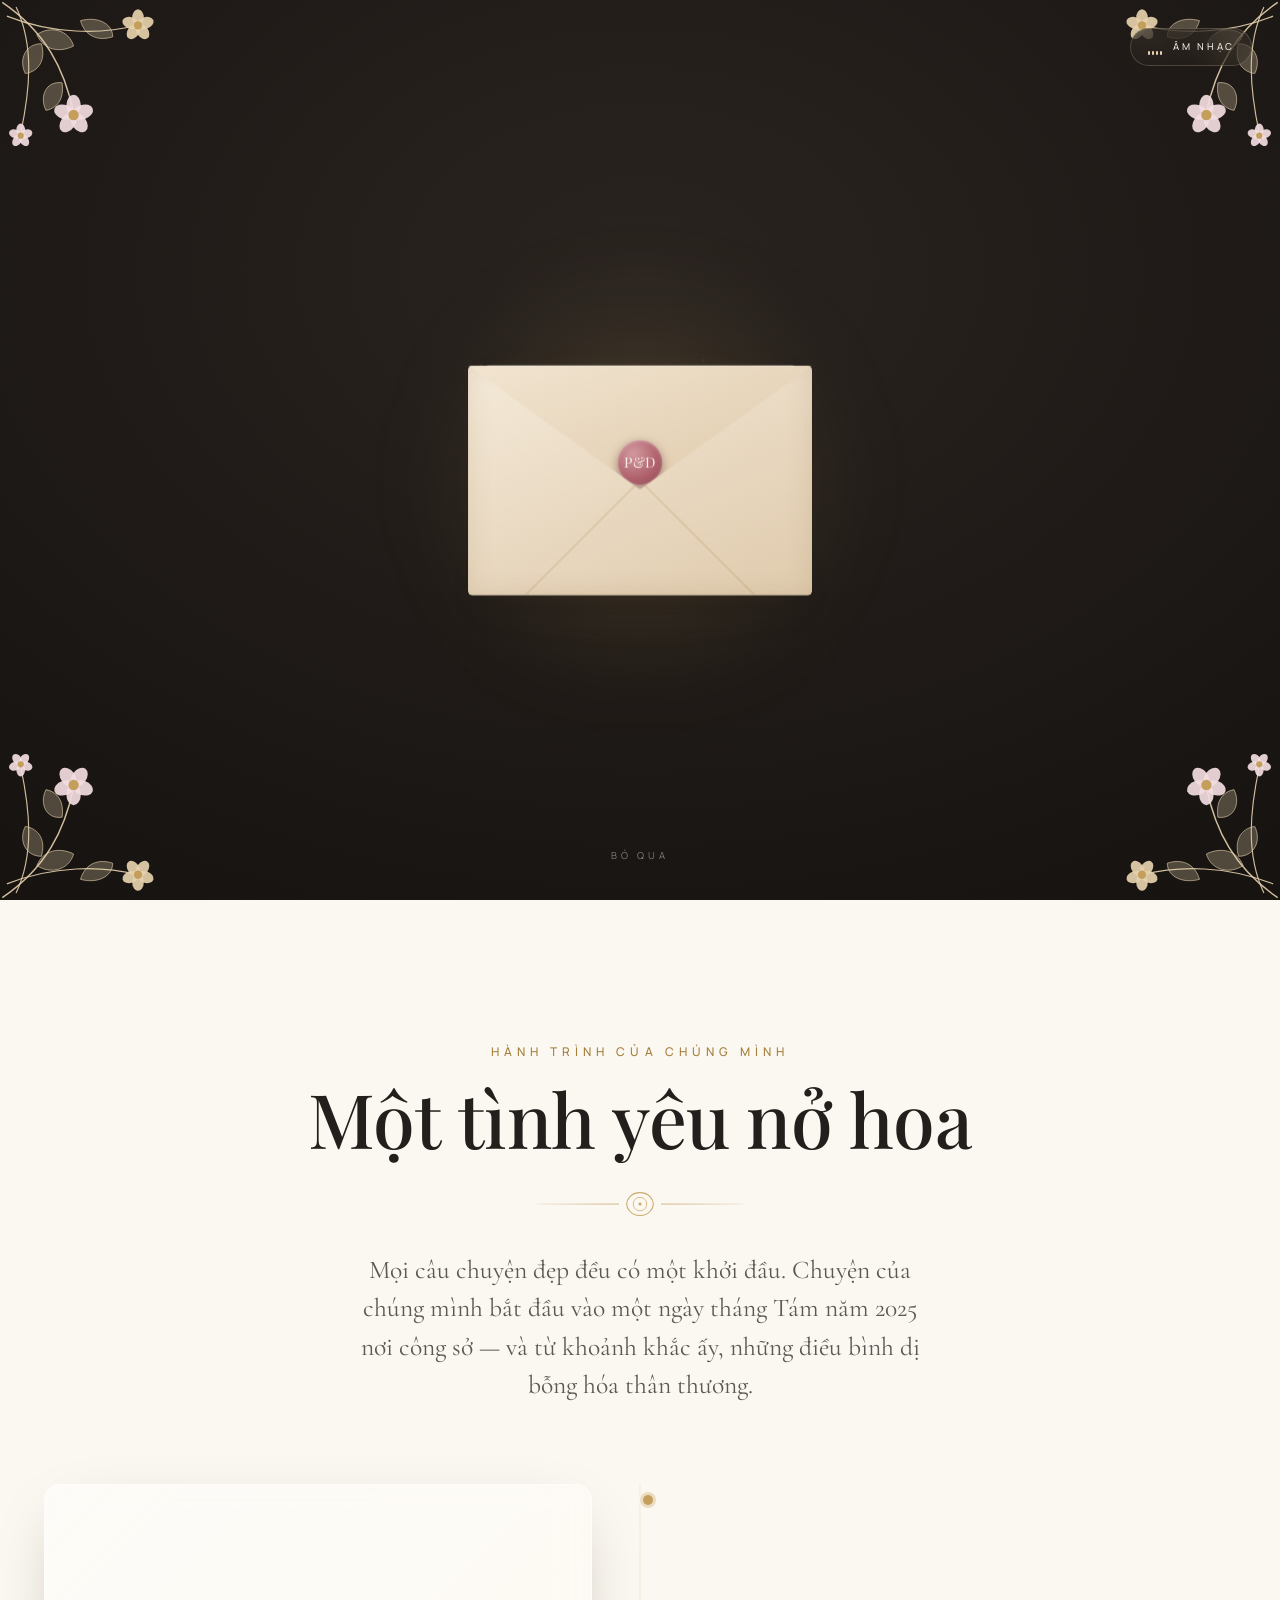
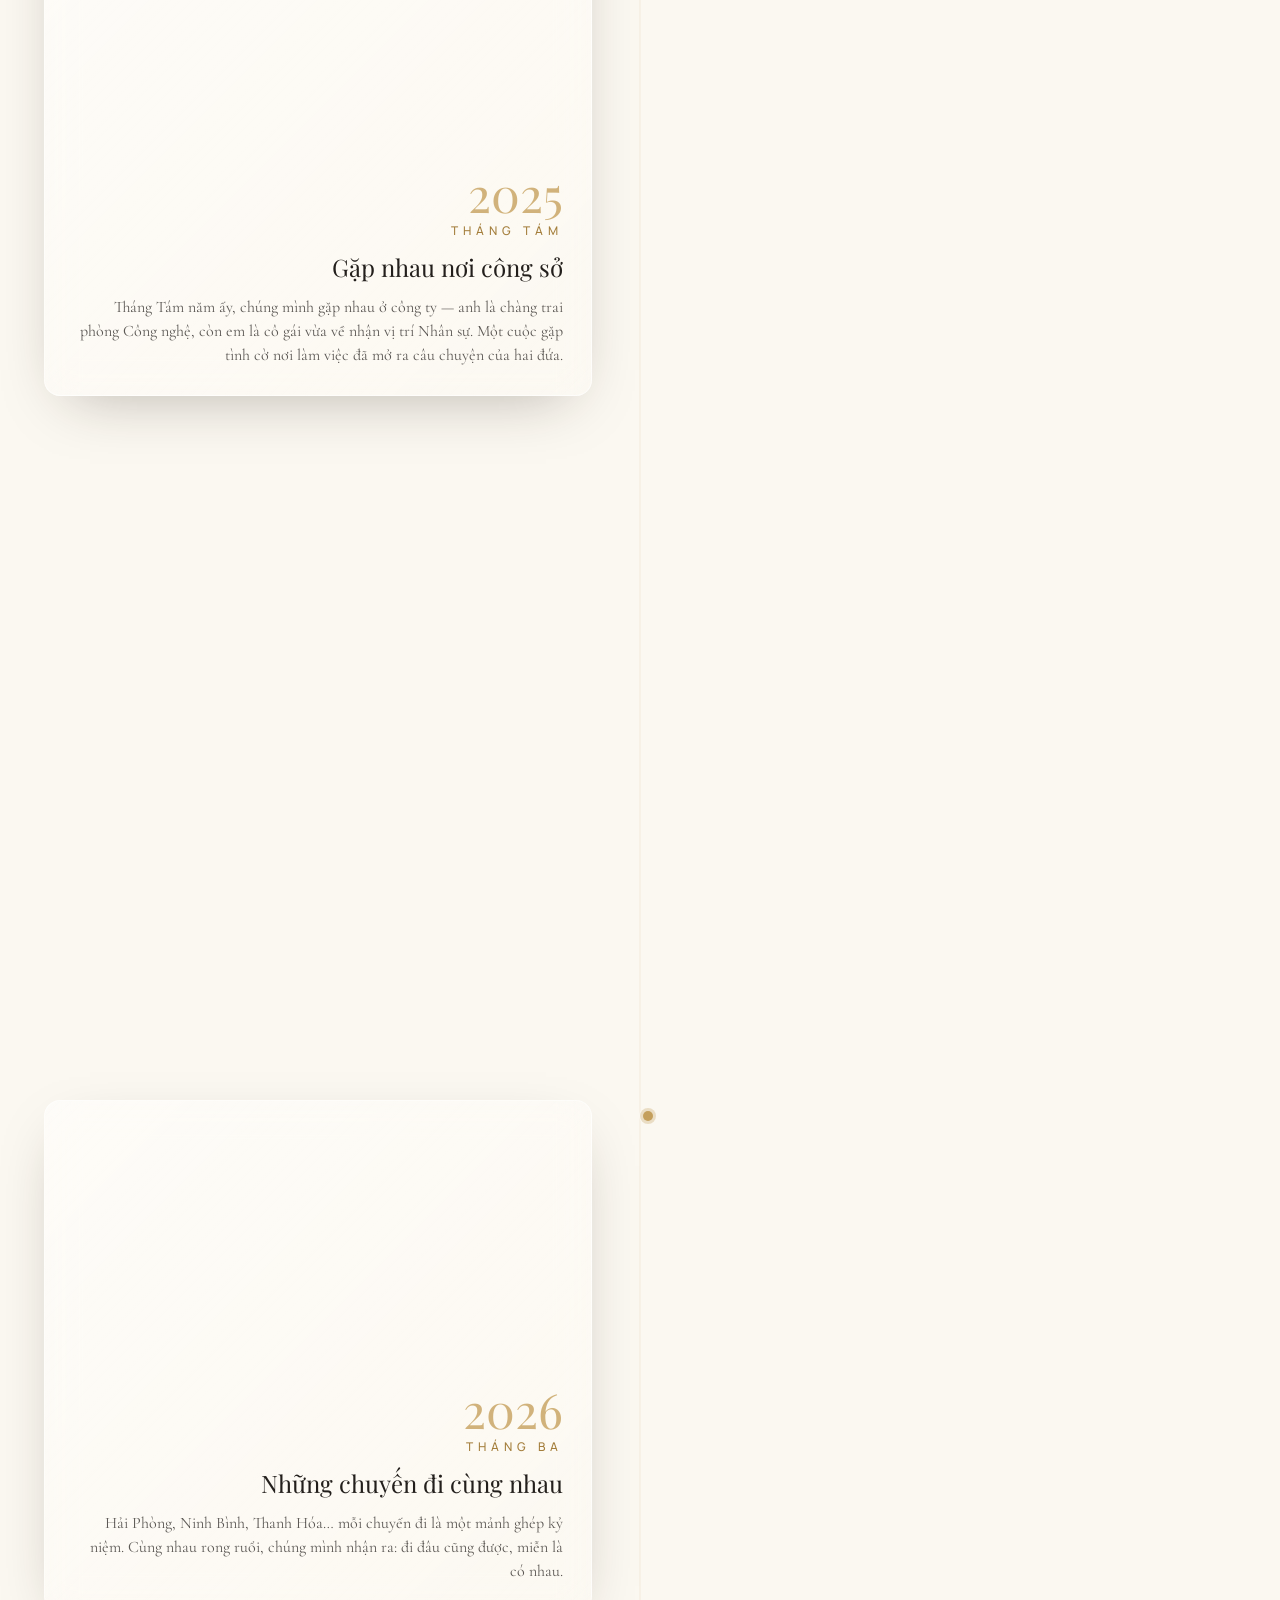
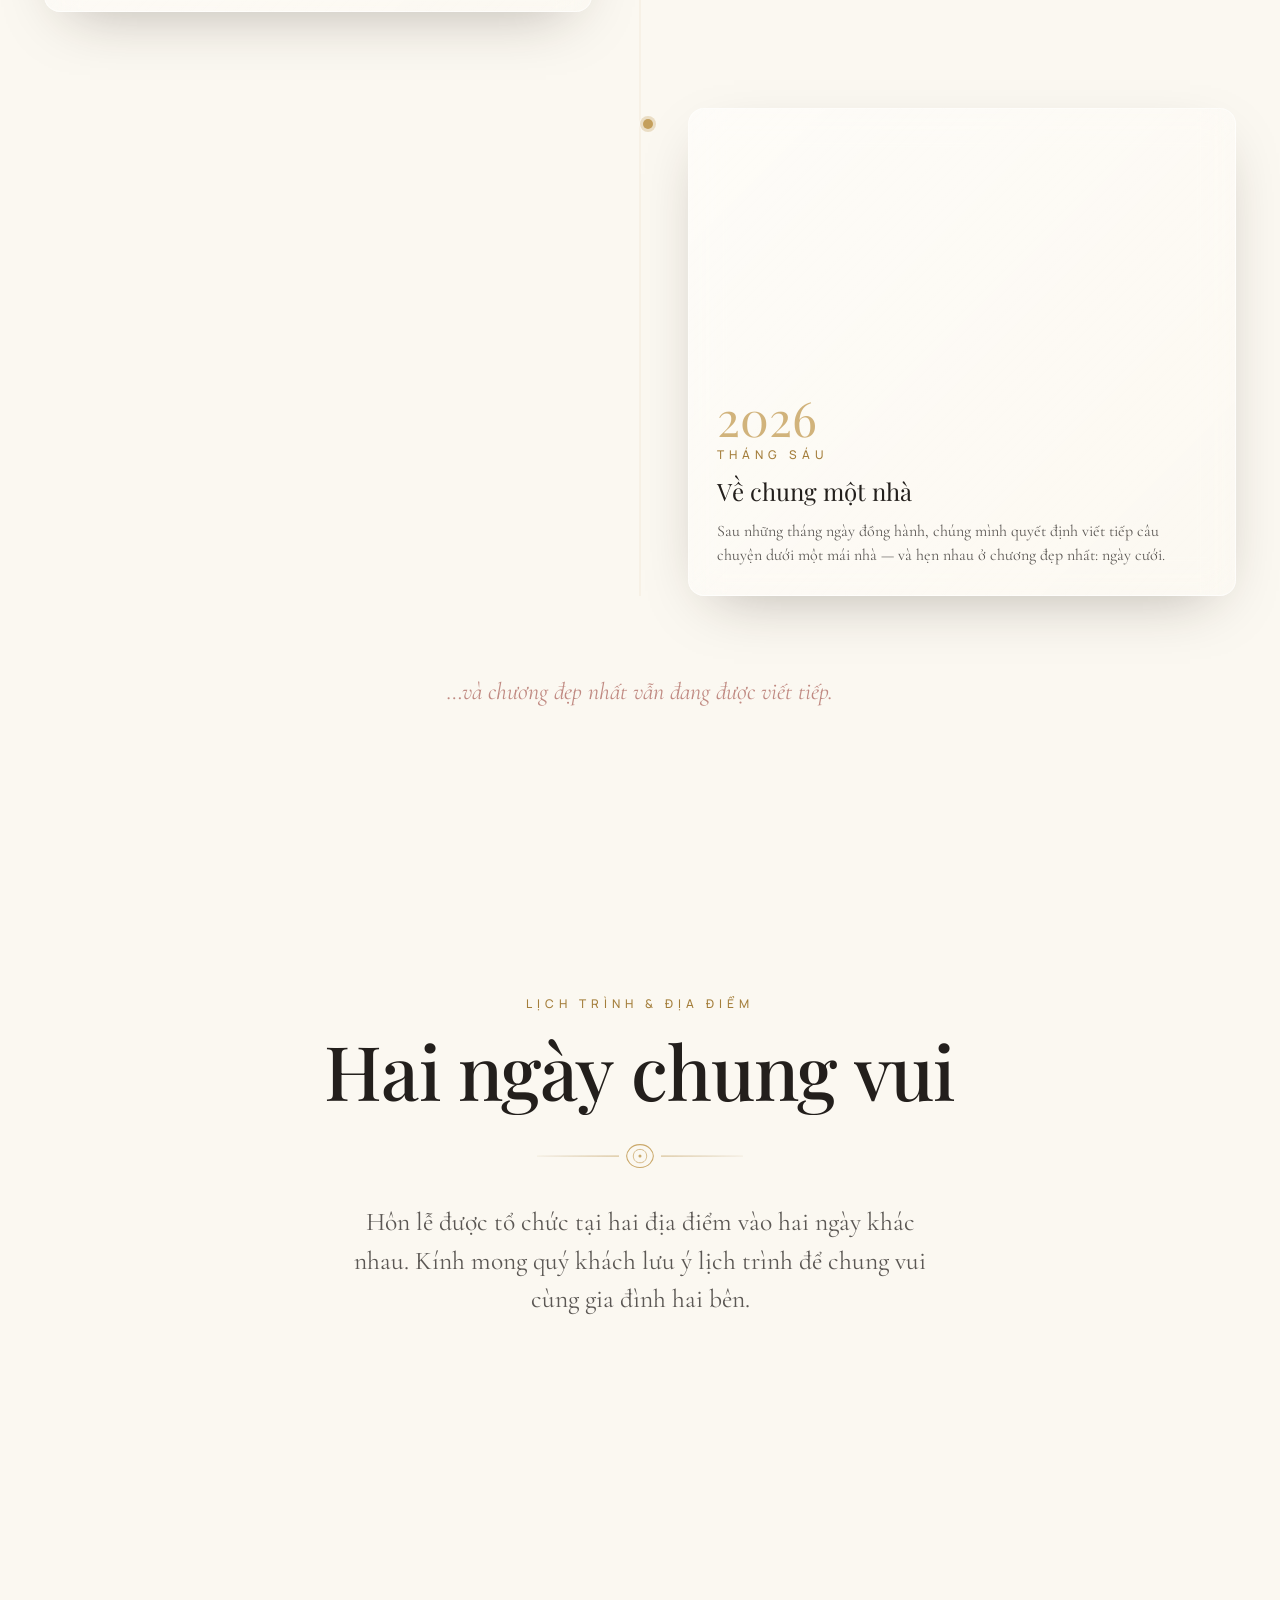
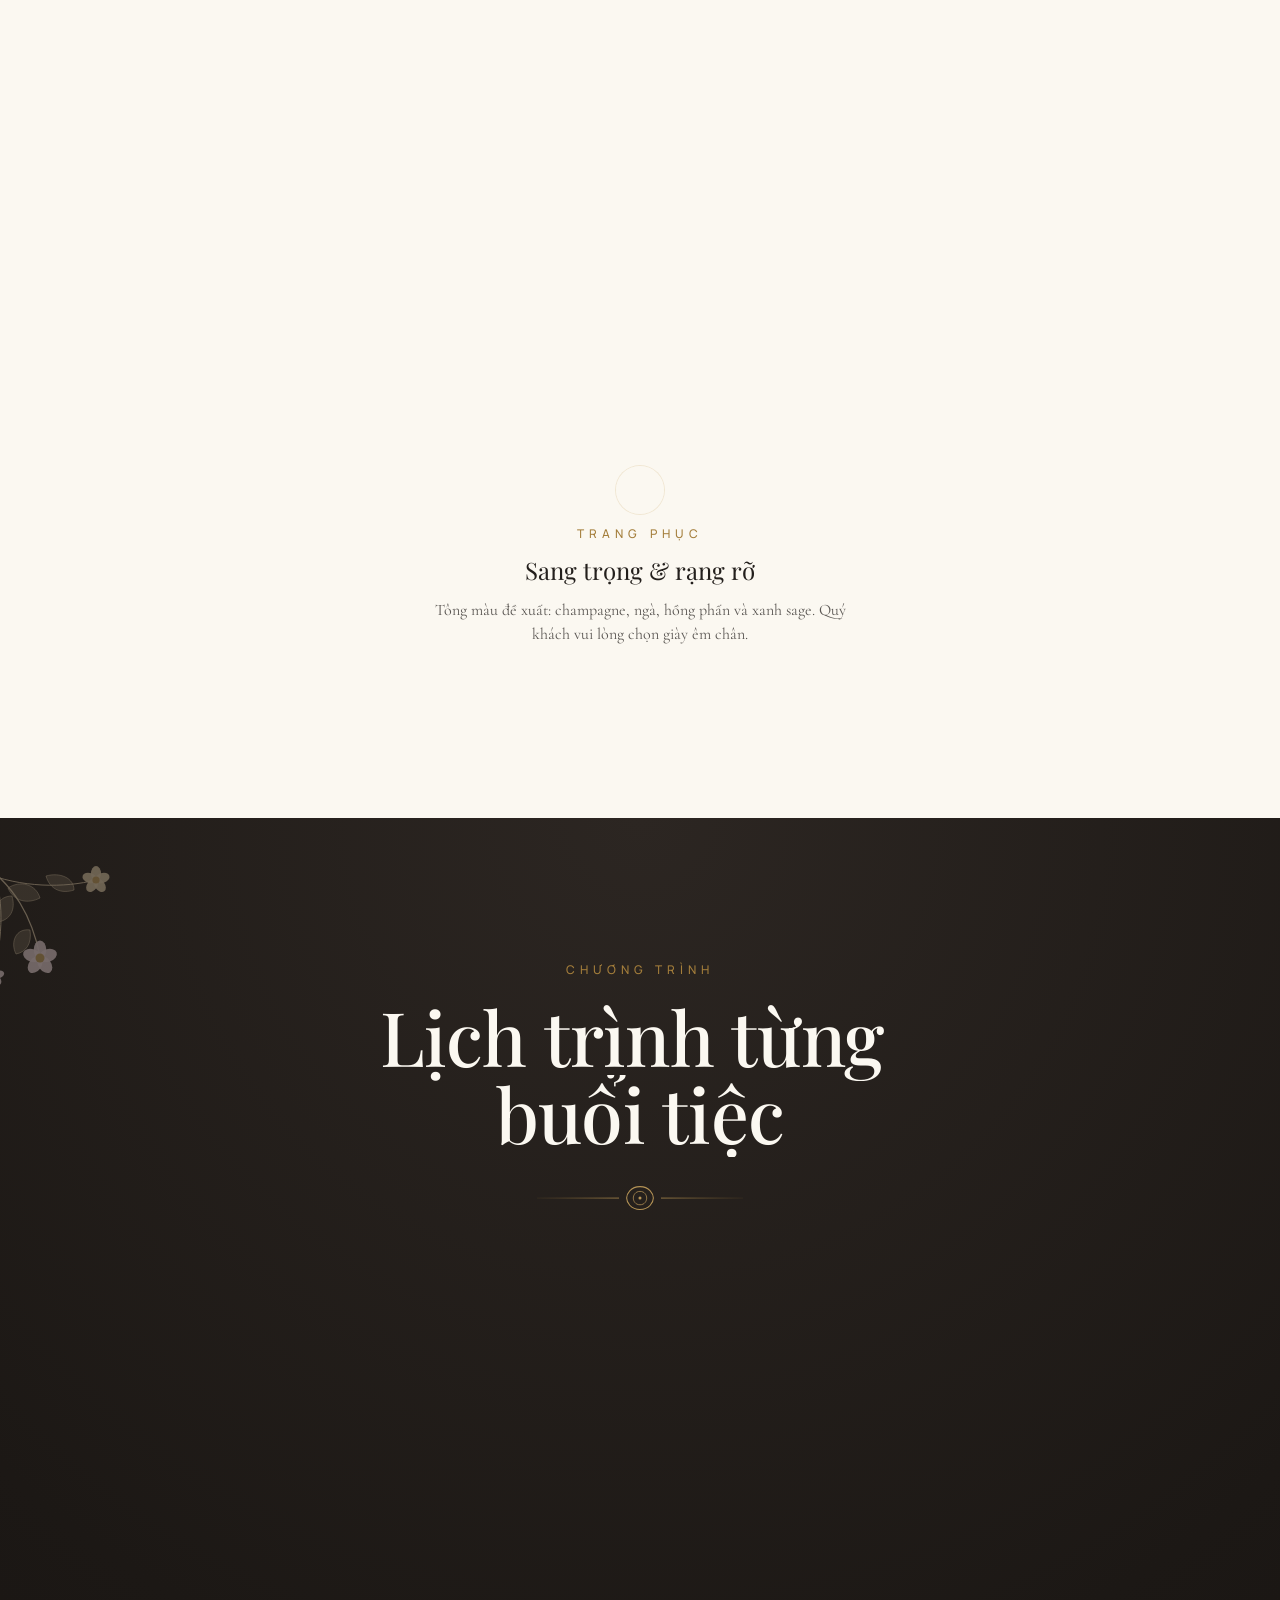
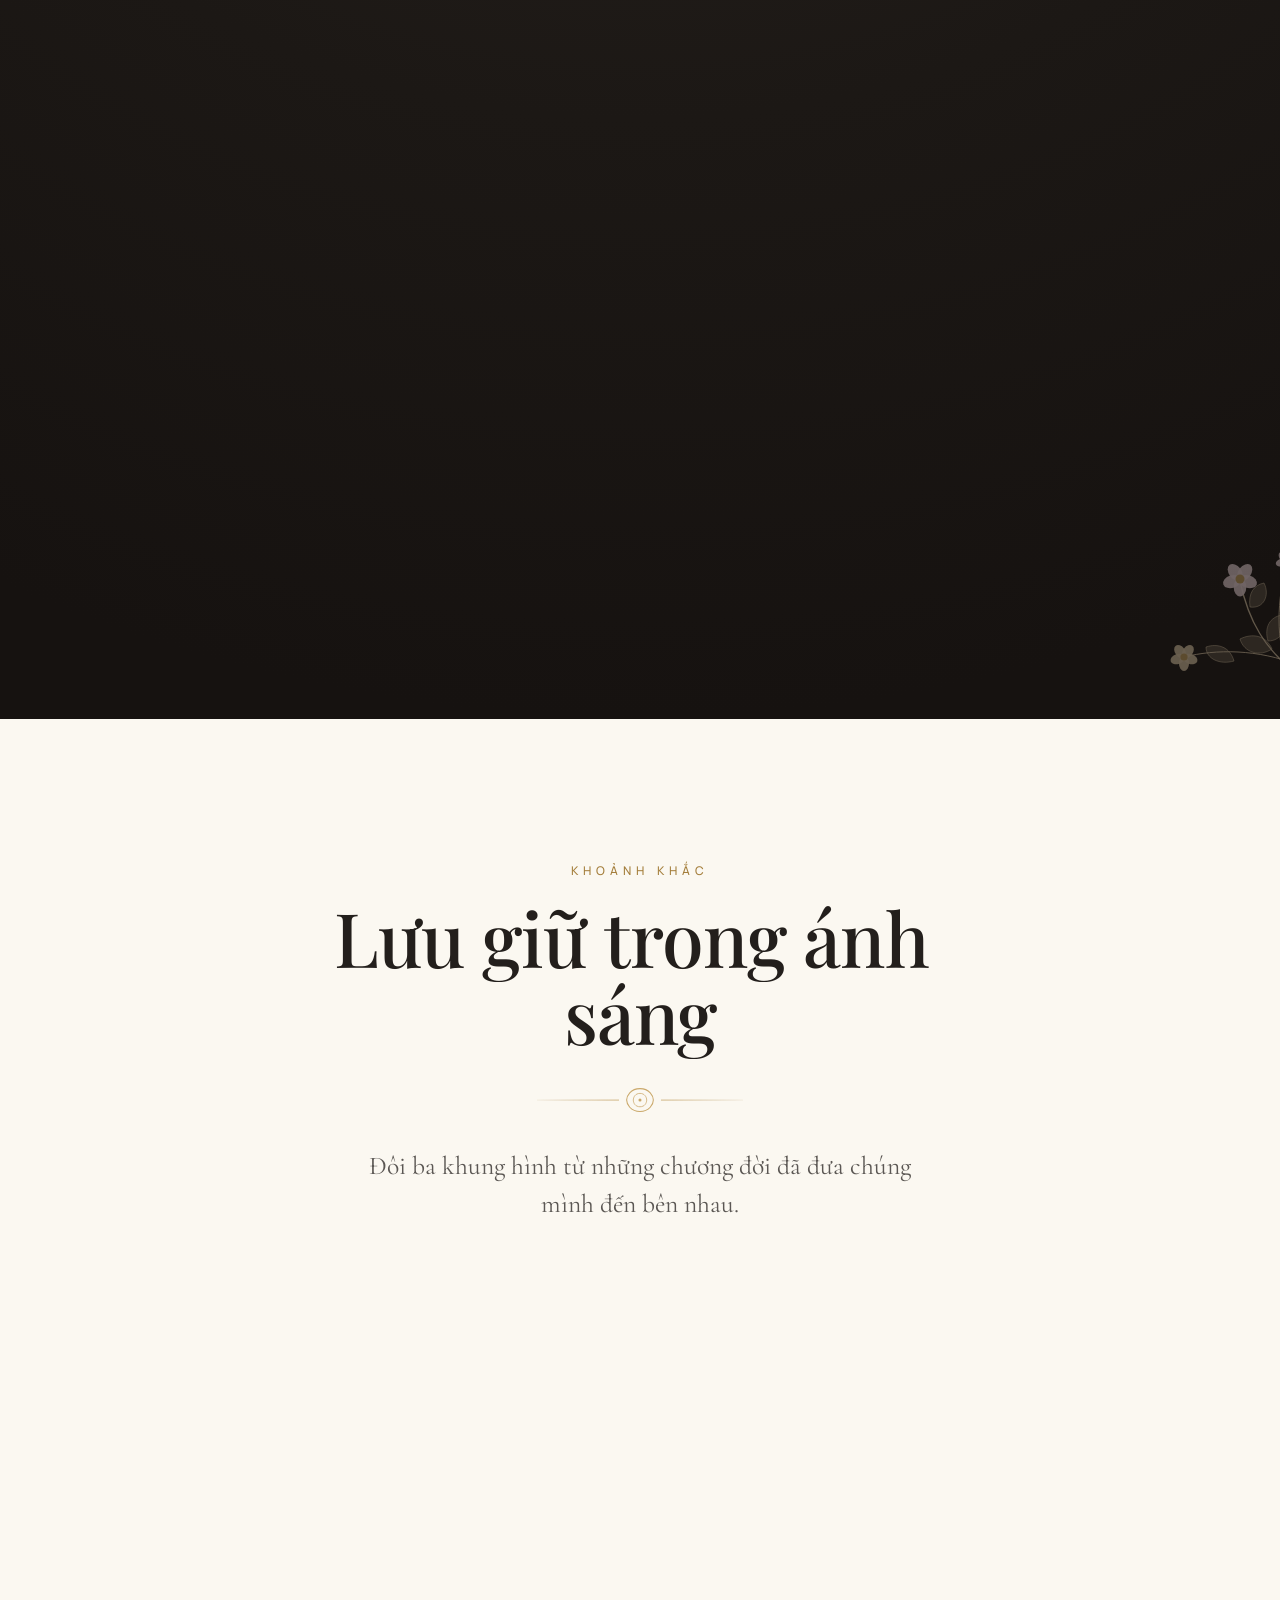
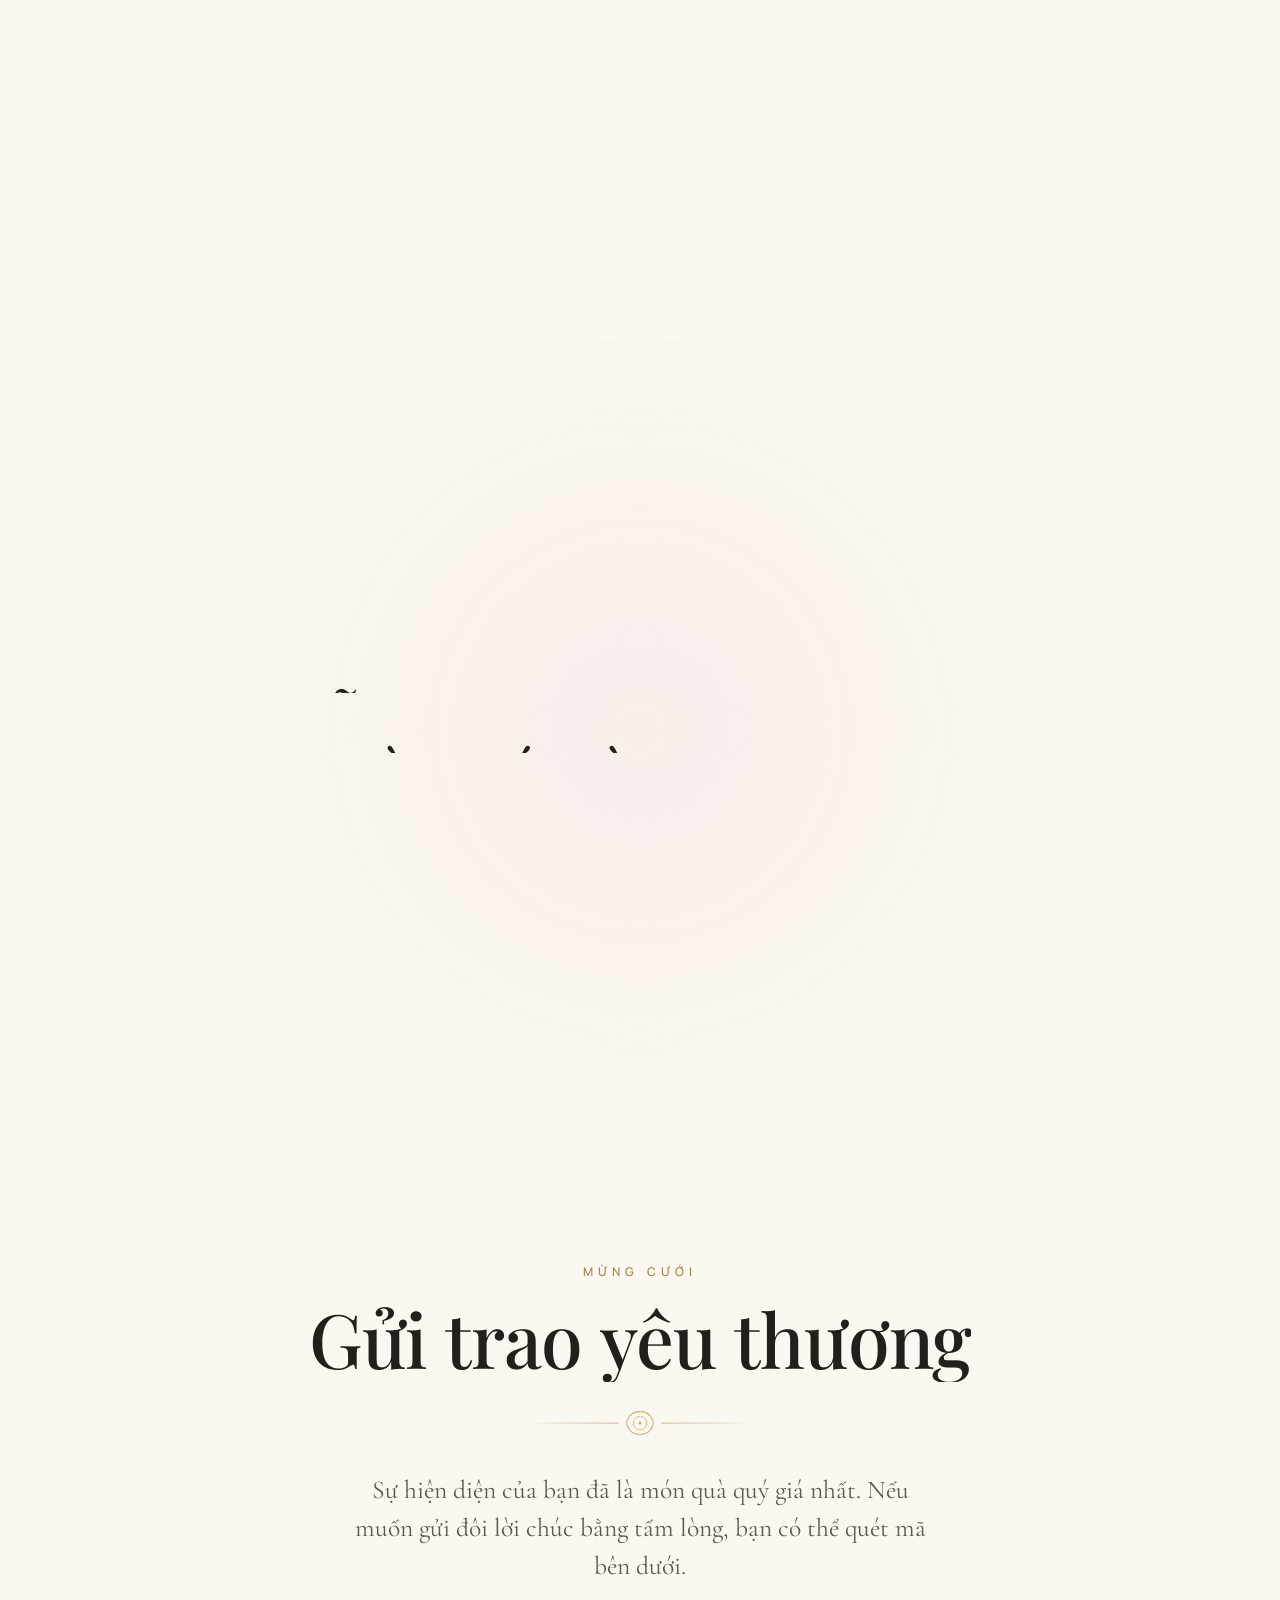
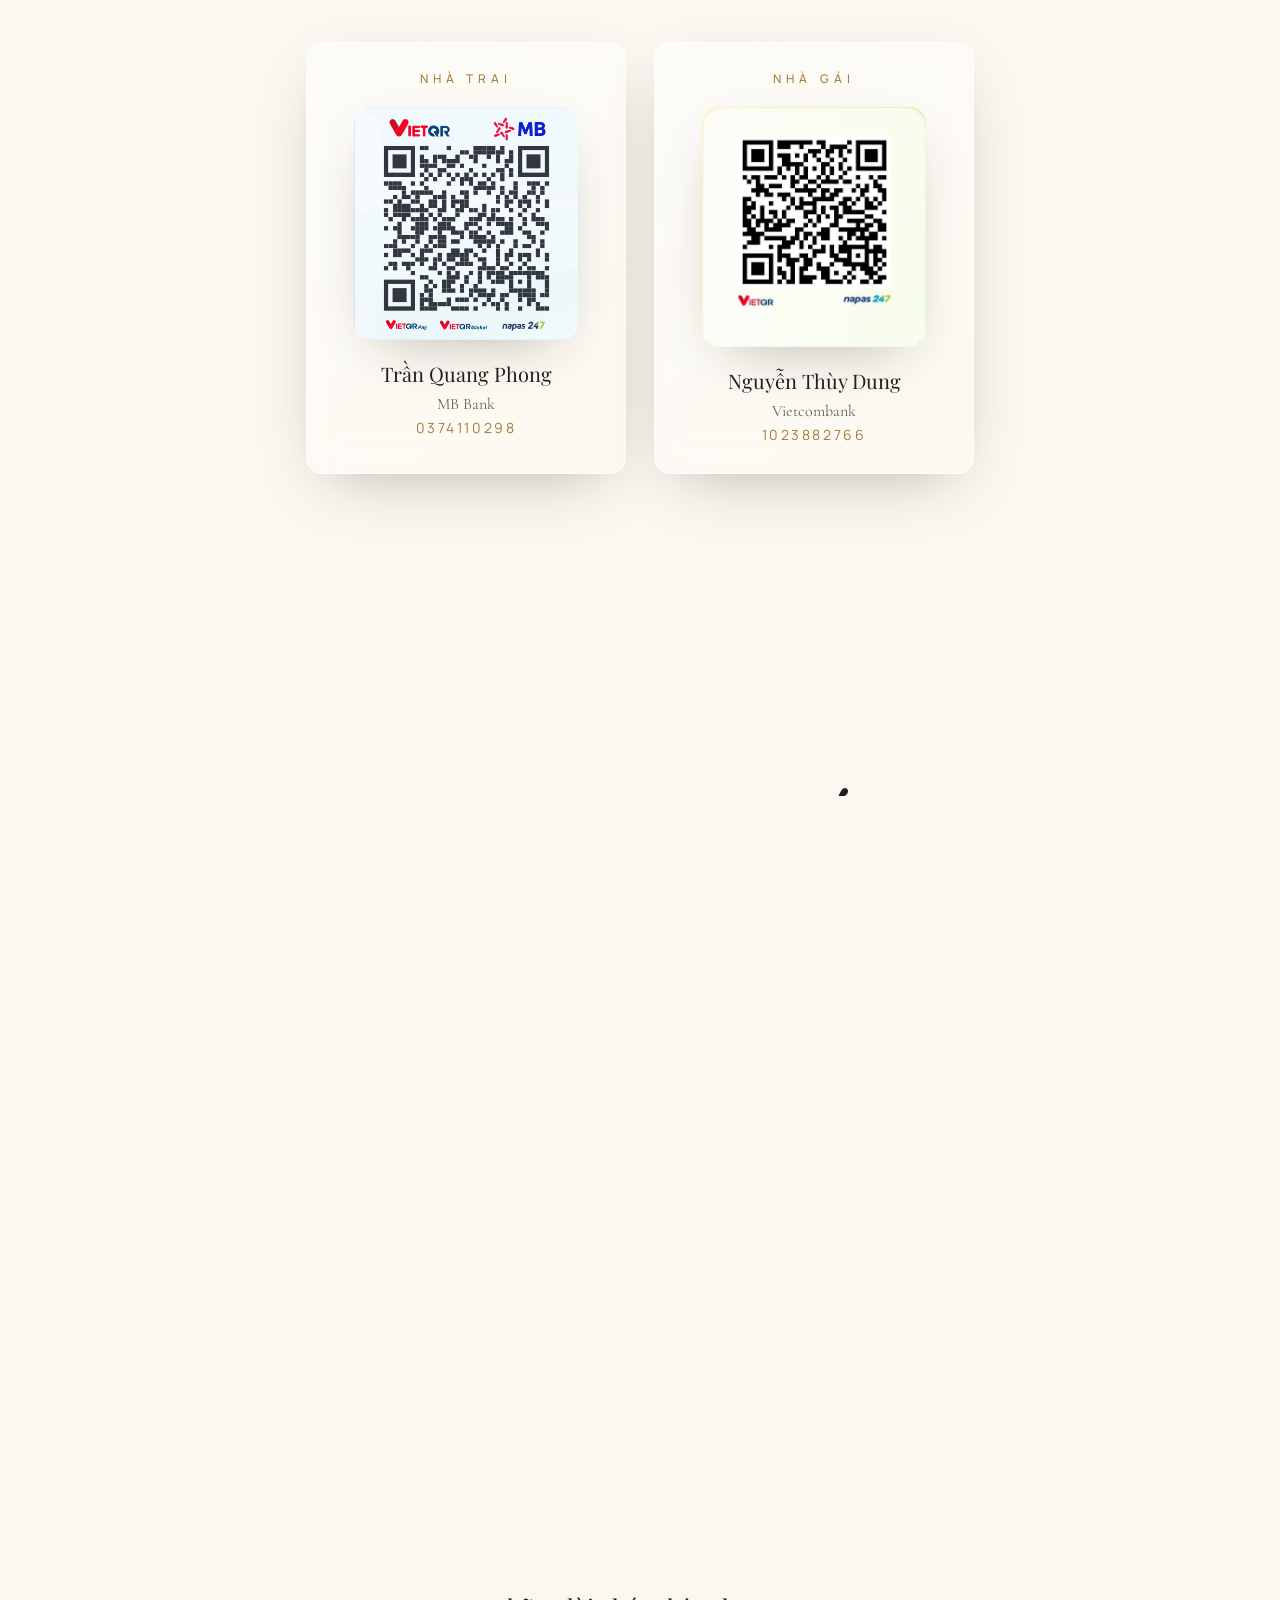
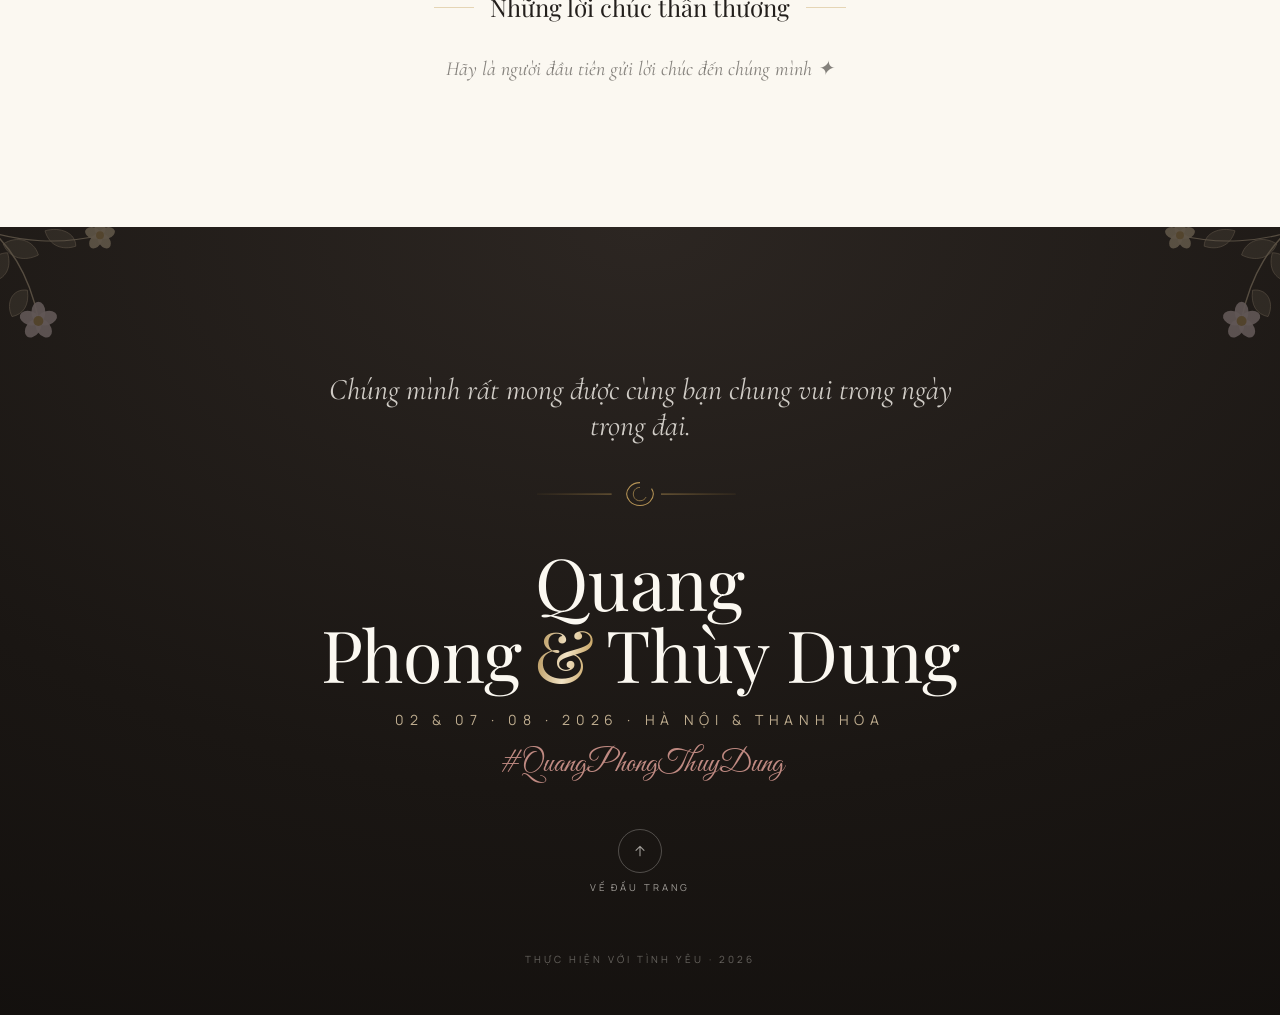
==== commit abebc8d5: "2/8 thành Lễ Vu Quy · Báo Hỷ (nhà gái) + thống nhất chính tả "Hỷ" Nội dung (cả hai bản wedding-asian" ====
--- a/wedding/index.html
+++ b/wedding/index.html
@@ -24,7 +24,7 @@
       href="https://fonts.googleapis.com/css2?family=Playfair+Display:ital,wght@0,400;0,500;0,600;0,700;1,400;1,500&family=Cormorant+Garamond:ital,wght@0,300;0,400;0,500;0,600;1,300;1,400&family=Bodoni+Moda:ital,opsz,wght@0,6..96,400;0,6..96,500;1,6..96,400&family=Manrope:wght@300;400;500;600;700&family=Inter:wght@300;400;500;600&family=Great+Vibes&family=Dancing+Script:wght@400;500;600;700&display=swap"
       rel="stylesheet"
     />
-    <script type="module" crossorigin src="/wedding/assets/index-CORRQnOe.js"></script>
+    <script type="module" crossorigin src="/wedding/assets/index-vYYFQ2qw.js"></script>
     <link rel="modulepreload" crossorigin href="/wedding/assets/motion-DZY5aCm1.js">
     <link rel="modulepreload" crossorigin href="/wedding/assets/smooth-DLBqpWjo.js">
     <link rel="stylesheet" crossorigin href="/wedding/assets/index-DKpygTWV.css">
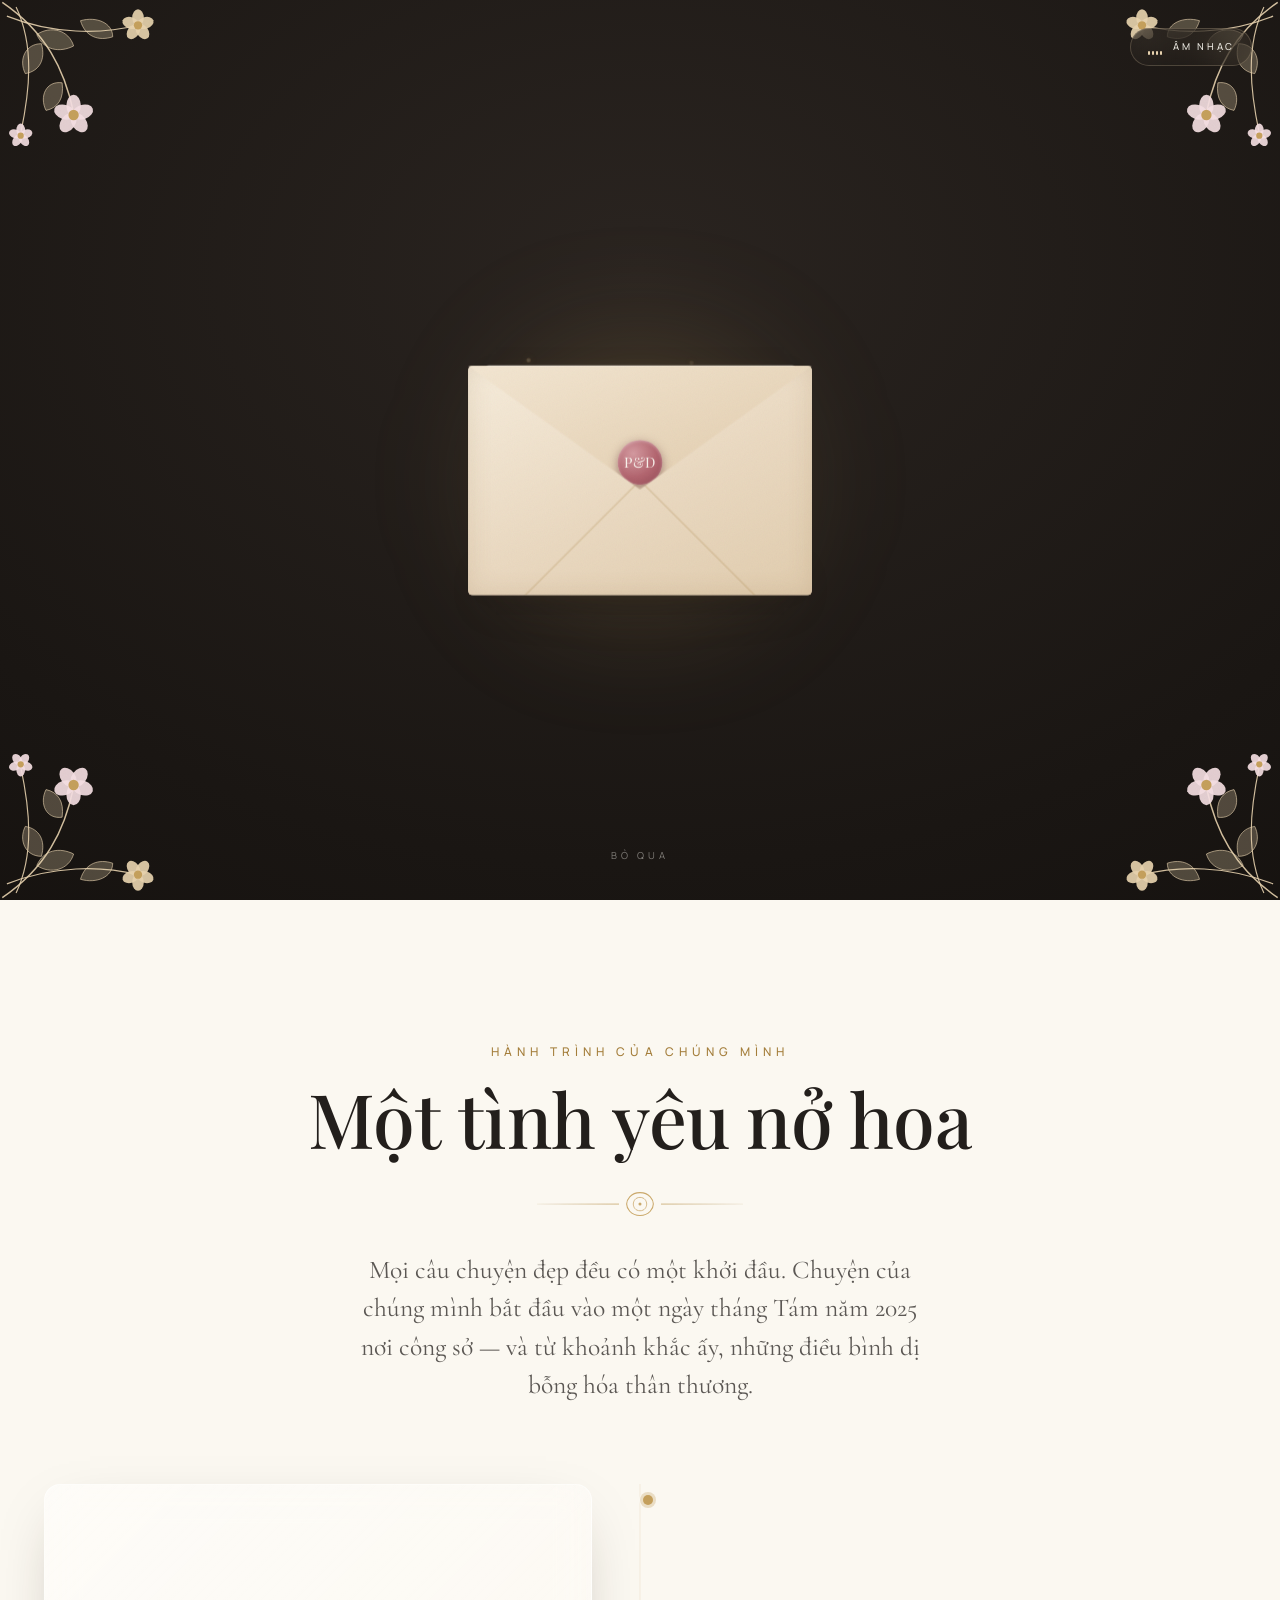
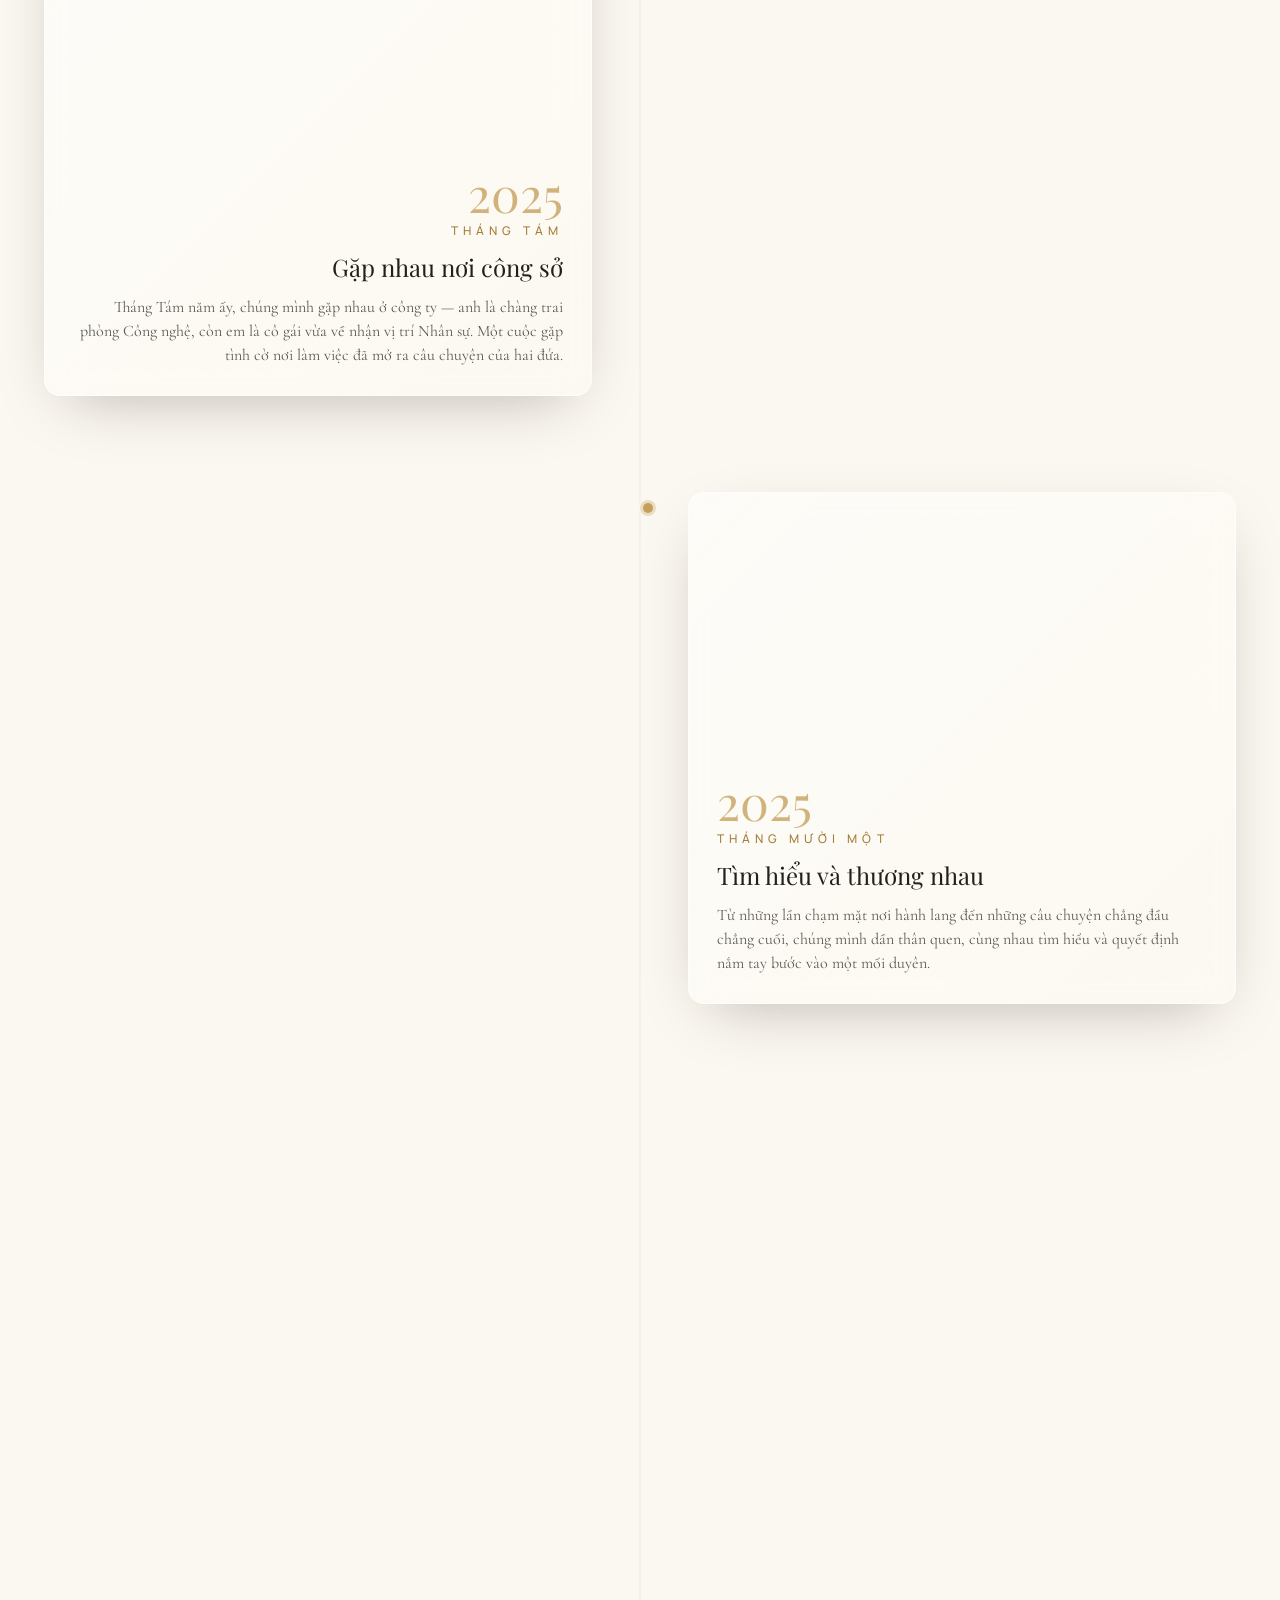
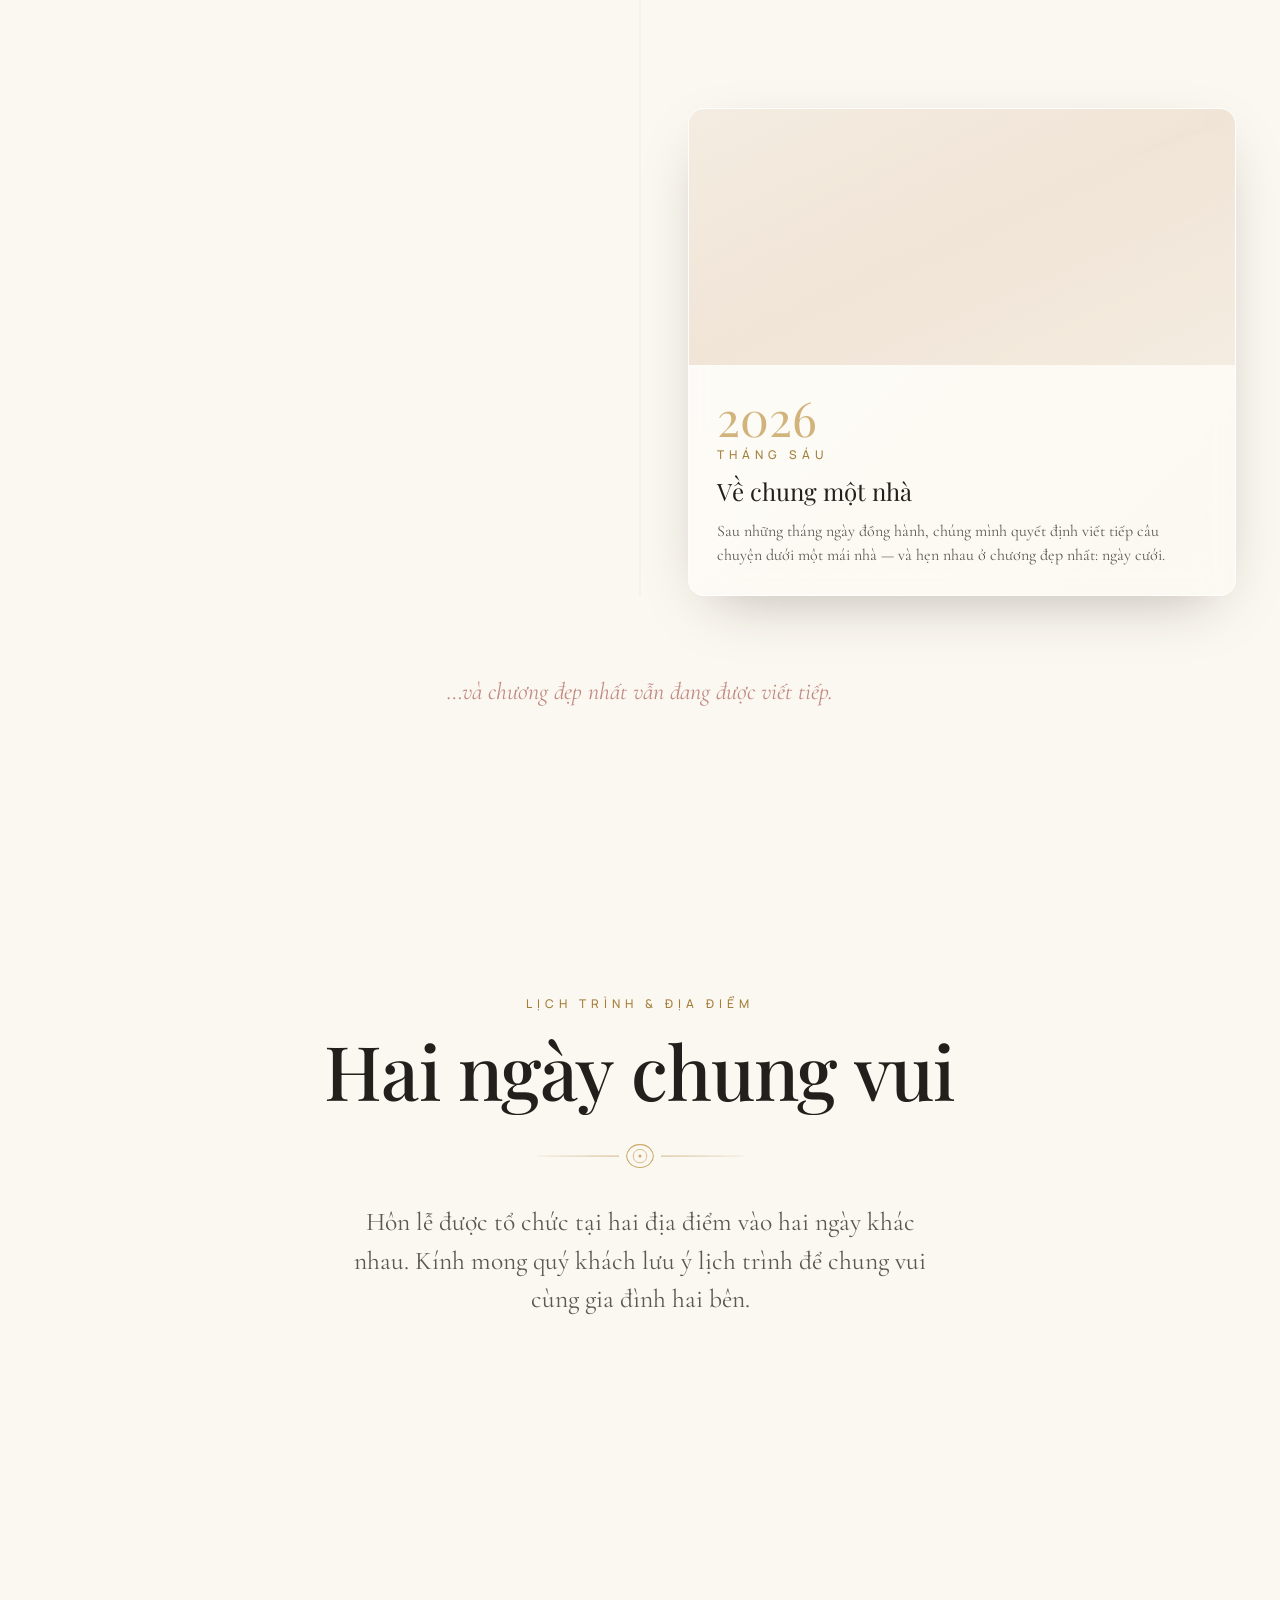
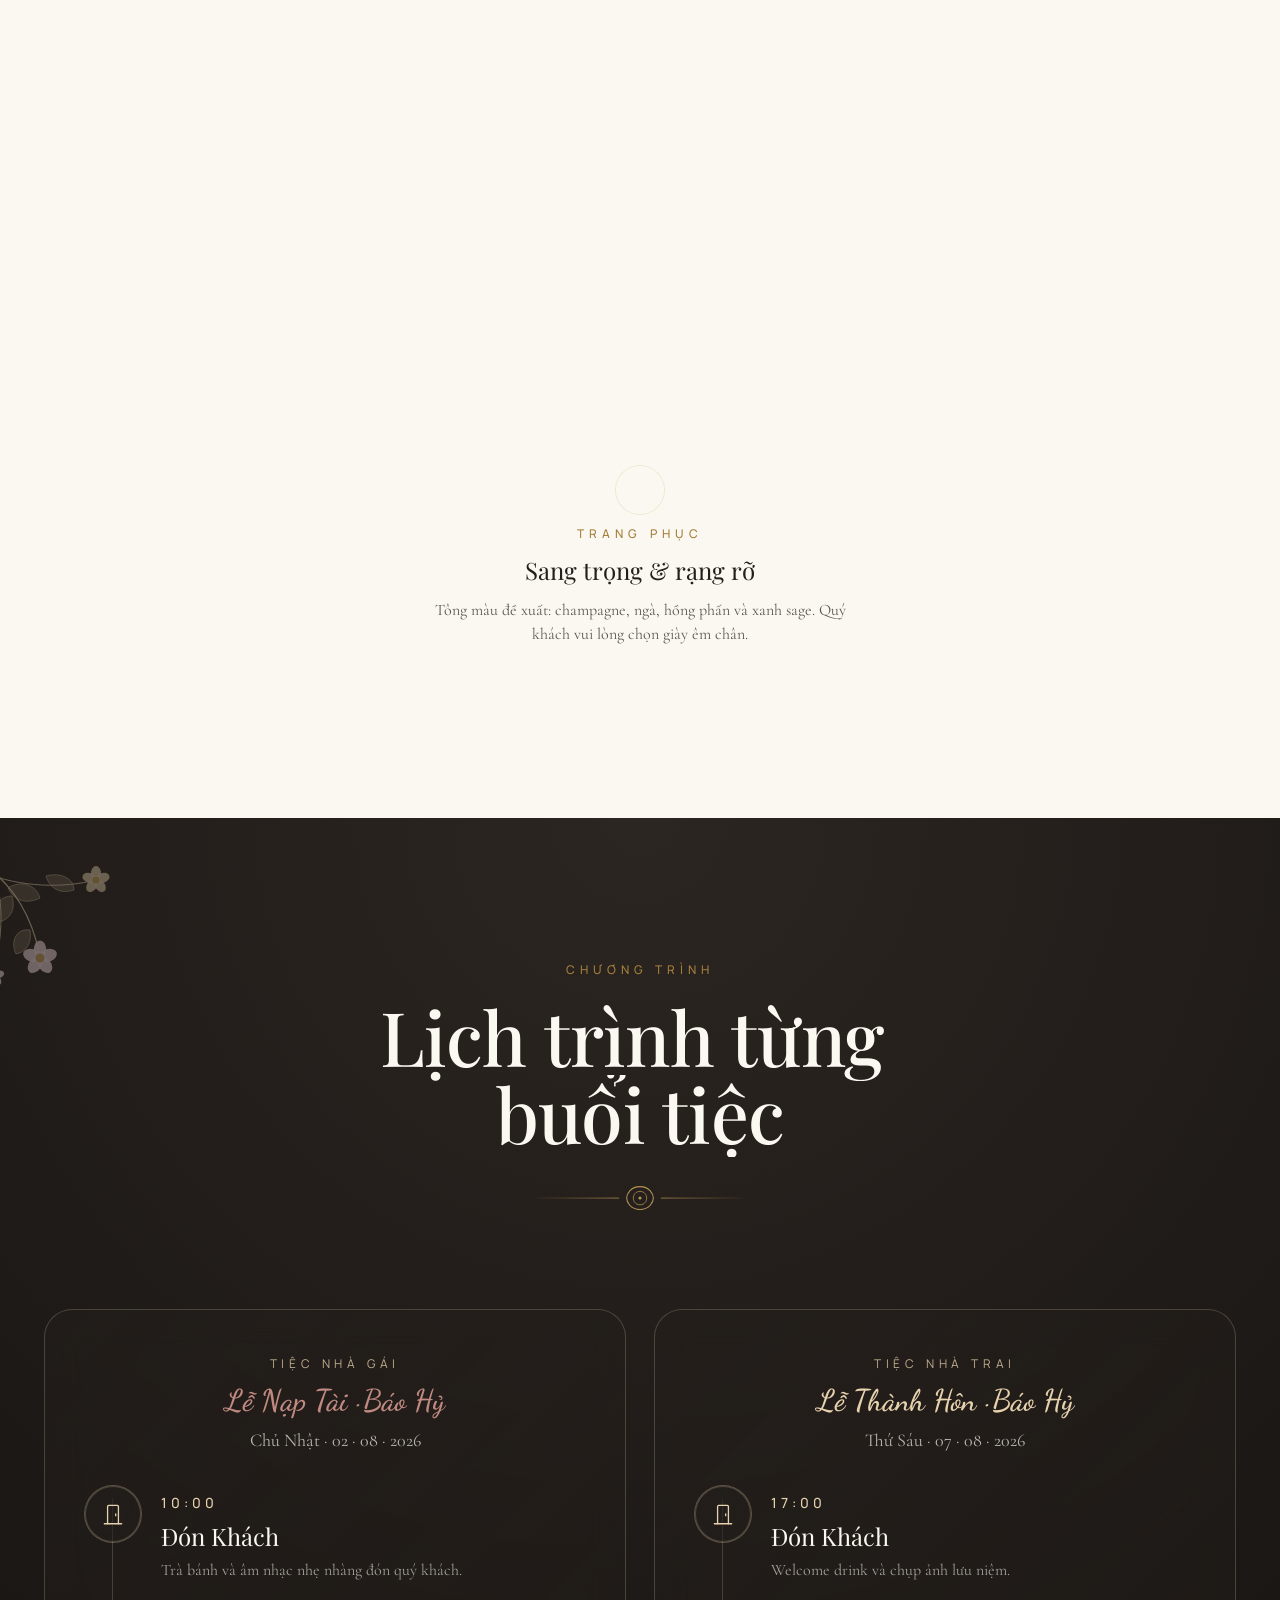
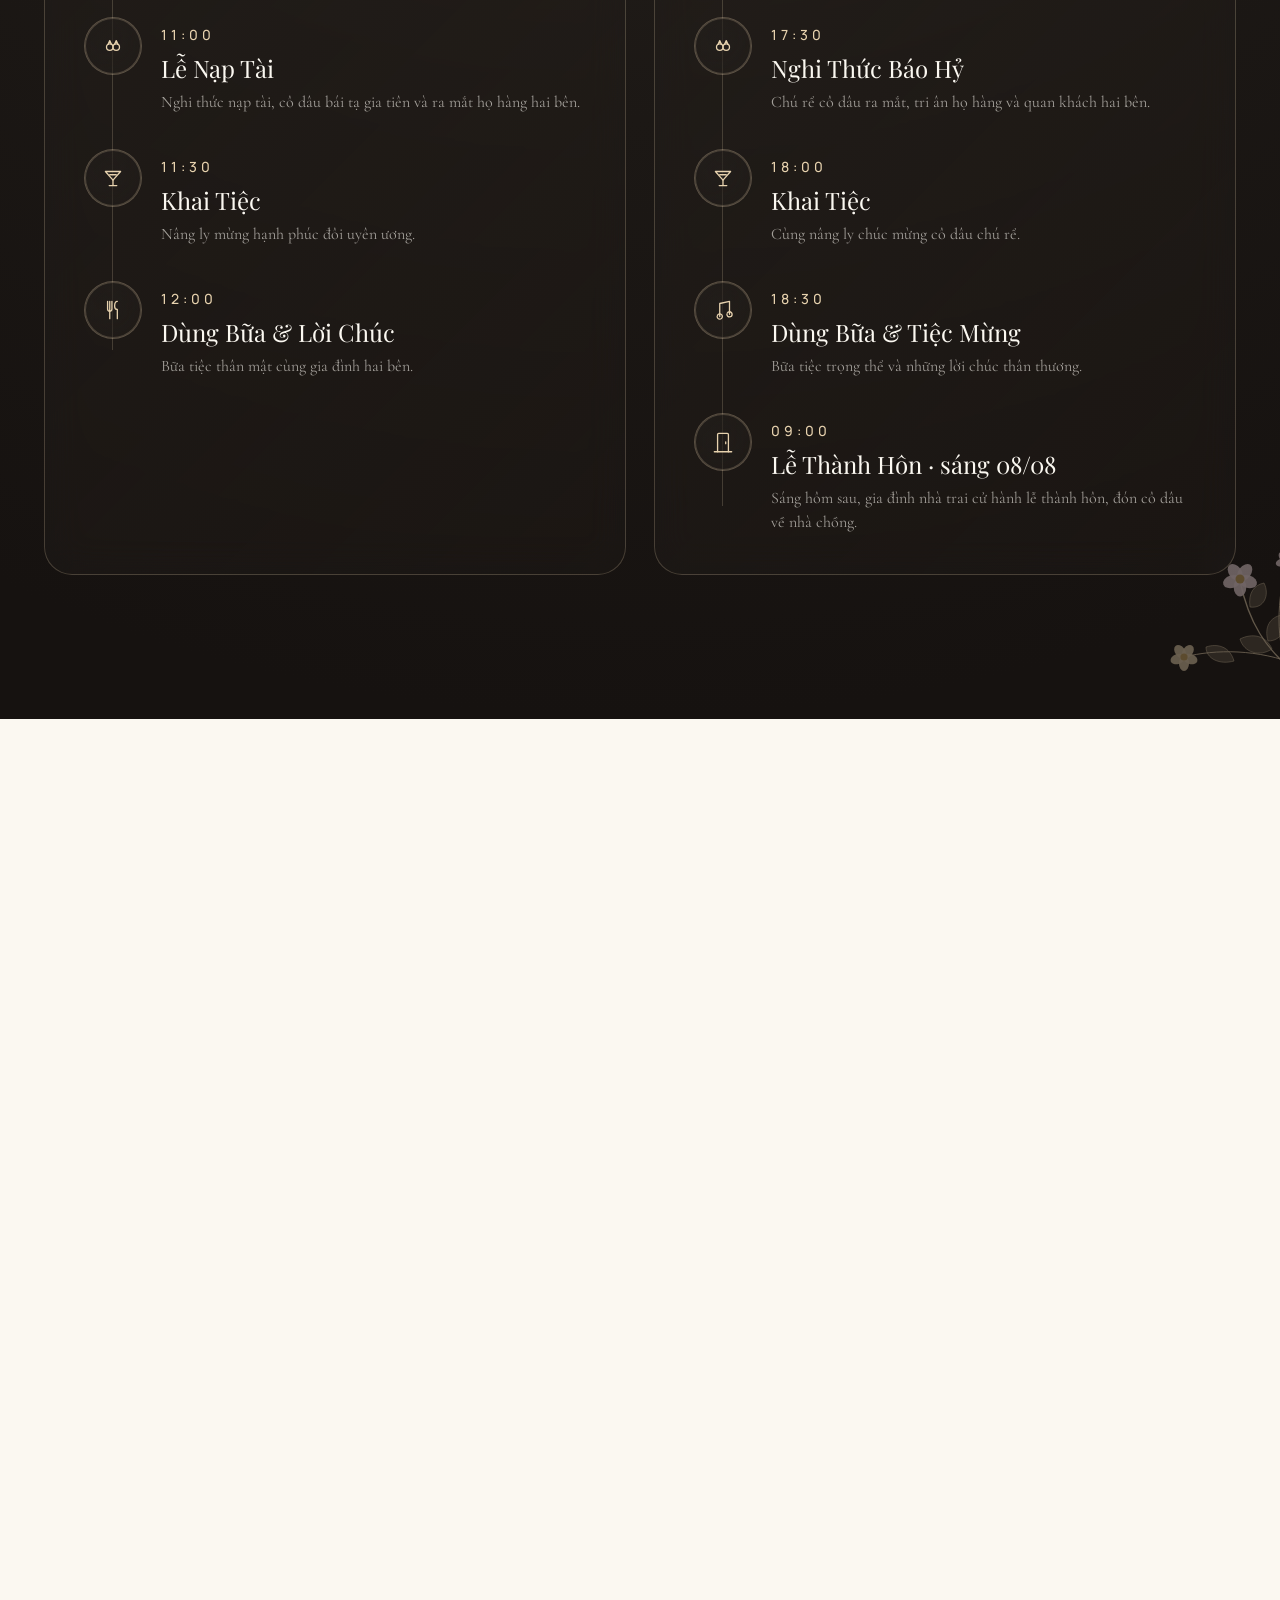
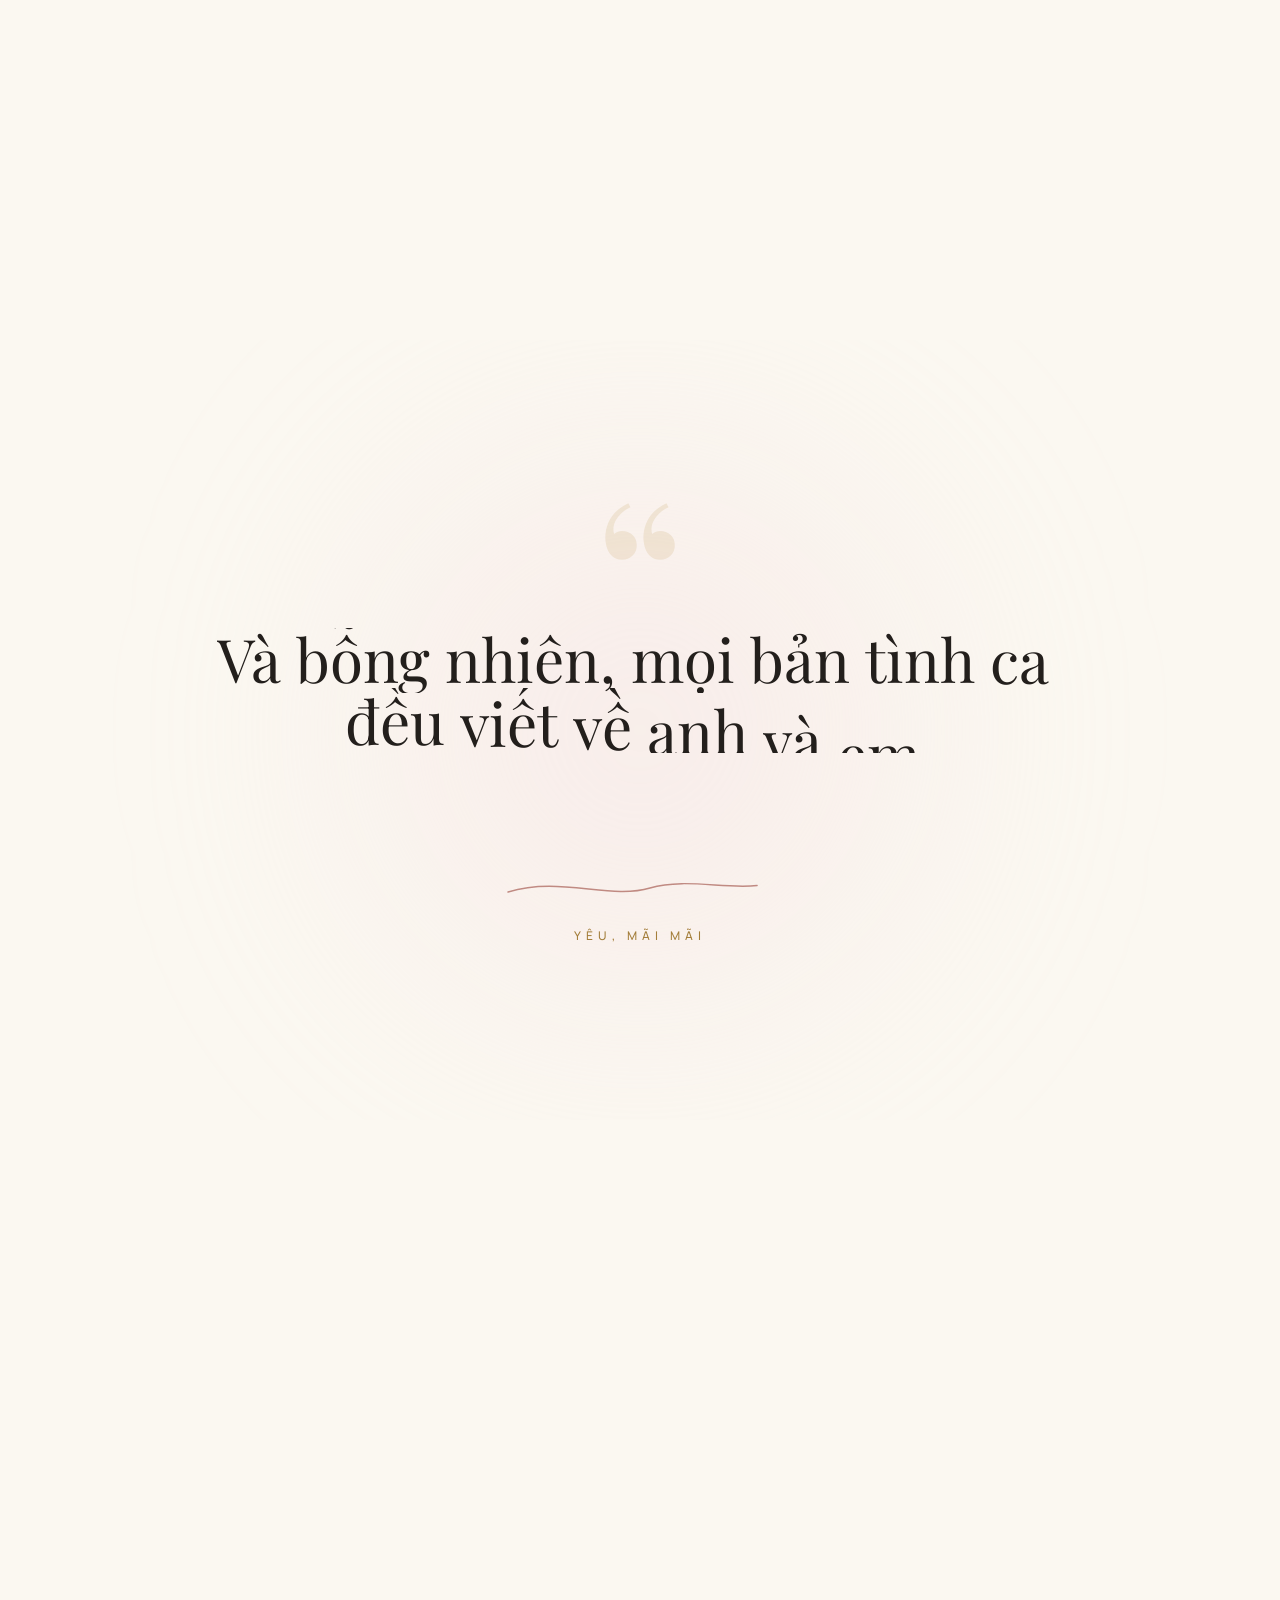
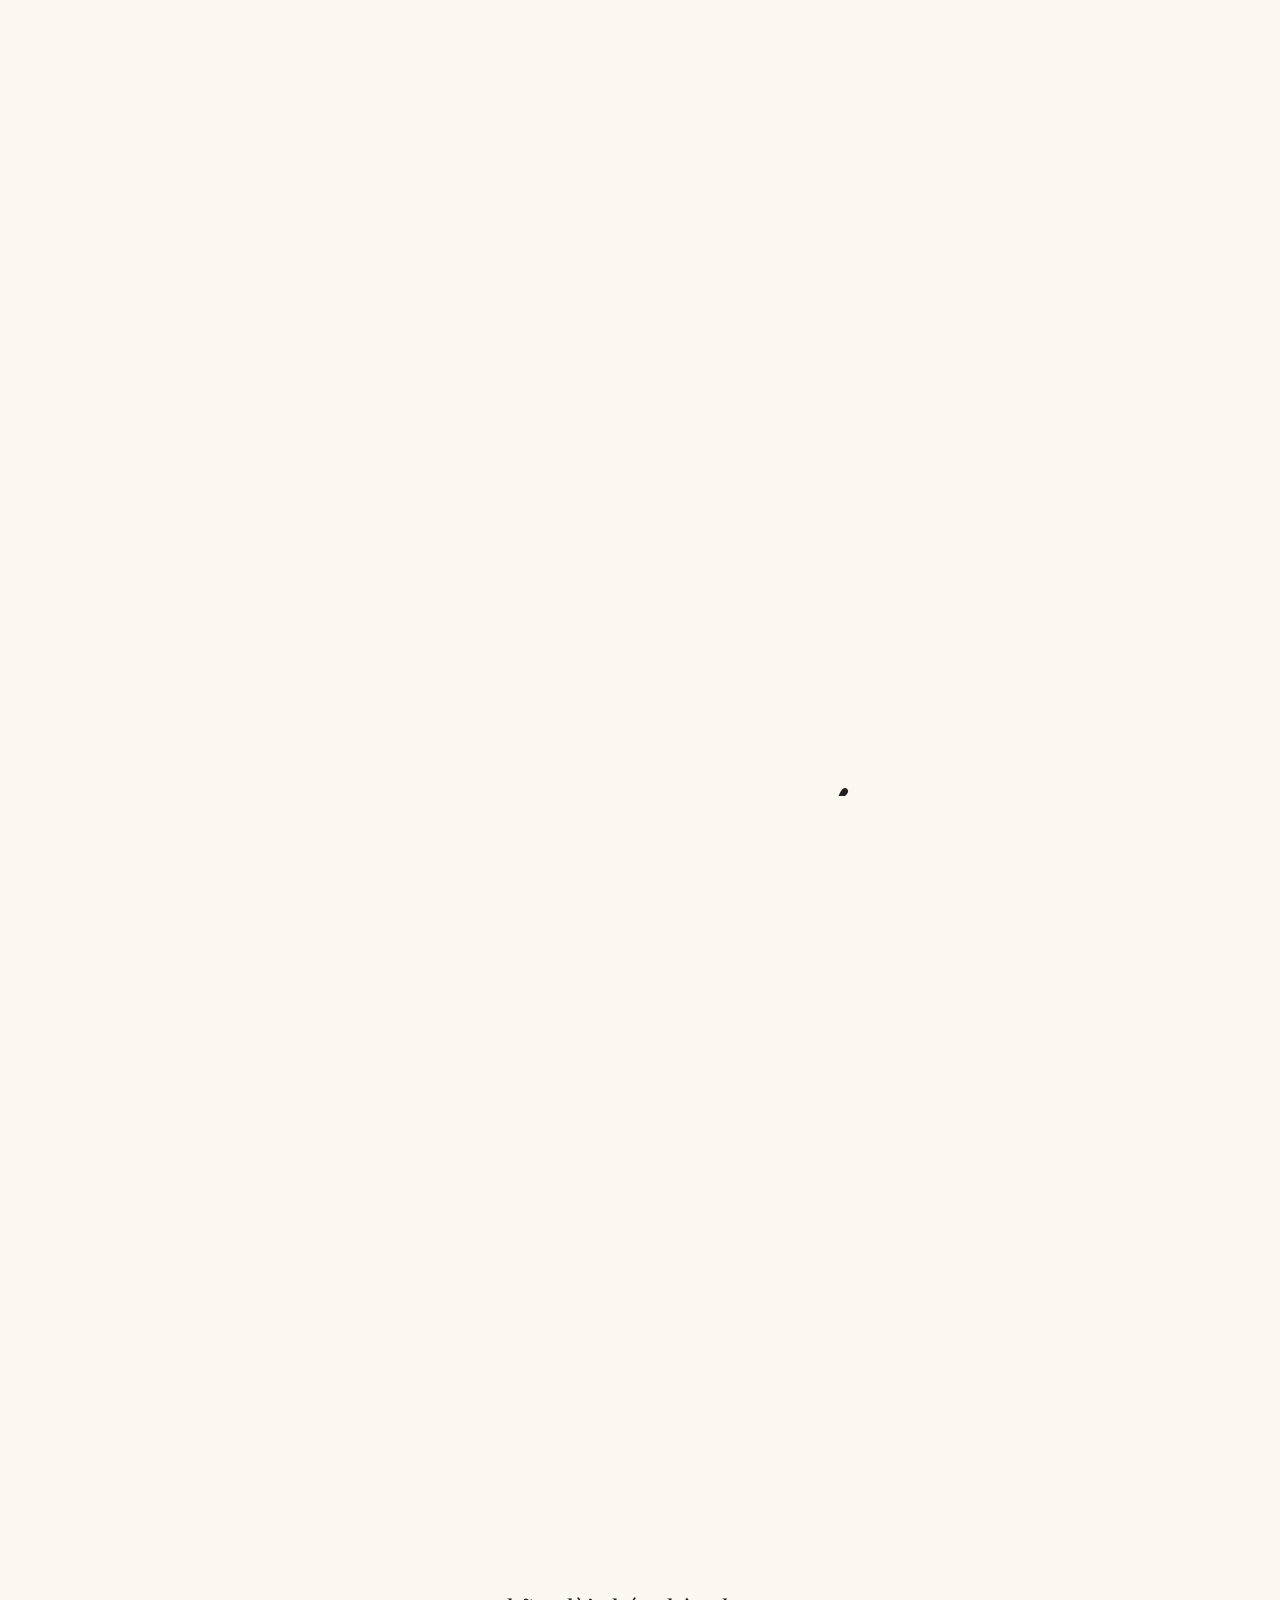
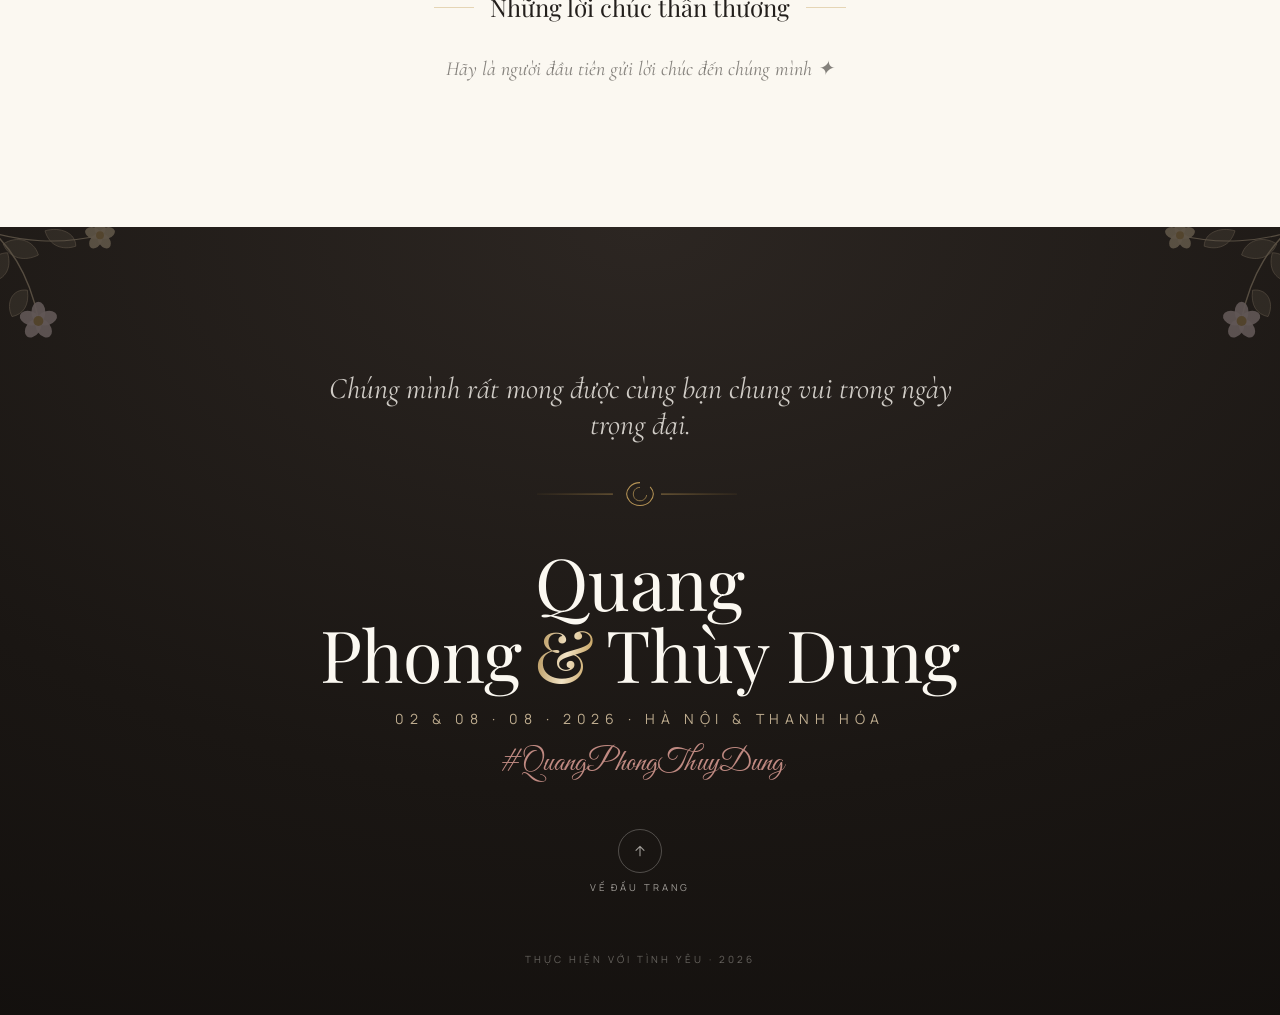
==== commit 231d3b86: "Intro 2 mốc lễ + đồng bộ nhãn/ngày toàn site + gom font bản asian - Intro (màn mở đầu): thay 1 ngày " ====
--- a/wedding/index.html
+++ b/wedding/index.html
@@ -24,10 +24,10 @@
       href="https://fonts.googleapis.com/css2?family=Playfair+Display:ital,wght@0,400;0,500;0,600;0,700;1,400;1,500&family=Cormorant+Garamond:ital,wght@0,300;0,400;0,500;0,600;1,300;1,400&family=Bodoni+Moda:ital,opsz,wght@0,6..96,400;0,6..96,500;1,6..96,400&family=Manrope:wght@300;400;500;600;700&family=Inter:wght@300;400;500;600&family=Great+Vibes&family=Dancing+Script:wght@400;500;600;700&display=swap"
       rel="stylesheet"
     />
-    <script type="module" crossorigin src="/wedding/assets/index-vYYFQ2qw.js"></script>
+    <script type="module" crossorigin src="/wedding/assets/index-CSydaLB3.js"></script>
     <link rel="modulepreload" crossorigin href="/wedding/assets/motion-DZY5aCm1.js">
     <link rel="modulepreload" crossorigin href="/wedding/assets/smooth-DLBqpWjo.js">
-    <link rel="stylesheet" crossorigin href="/wedding/assets/index-DKpygTWV.css">
+    <link rel="stylesheet" crossorigin href="/wedding/assets/index-4JVVZ6YE.css">
   </head>
   <body>
     <div id="root"></div>
--- a/wedding/assets/index-4JVVZ6YE.css
+++ b/wedding/assets/index-4JVVZ6YE.css
@@ -0,0 +1 @@
+*,:before,:after{--tw-border-spacing-x: 0;--tw-border-spacing-y: 0;--tw-translate-x: 0;--tw-translate-y: 0;--tw-rotate: 0;--tw-skew-x: 0;--tw-skew-y: 0;--tw-scale-x: 1;--tw-scale-y: 1;--tw-pan-x: ;--tw-pan-y: ;--tw-pinch-zoom: ;--tw-scroll-snap-strictness: proximity;--tw-gradient-from-position: ;--tw-gradient-via-position: ;--tw-gradient-to-position: ;--tw-ordinal: ;--tw-slashed-zero: ;--tw-numeric-figure: ;--tw-numeric-spacing: ;--tw-numeric-fraction: ;--tw-ring-inset: ;--tw-ring-offset-width: 0px;--tw-ring-offset-color: #fff;--tw-ring-color: rgb(59 130 246 / .5);--tw-ring-offset-shadow: 0 0 #0000;--tw-ring-shadow: 0 0 #0000;--tw-shadow: 0 0 #0000;--tw-shadow-colored: 0 0 #0000;--tw-blur: ;--tw-brightness: ;--tw-contrast: ;--tw-grayscale: ;--tw-hue-rotate: ;--tw-invert: ;--tw-saturate: ;--tw-sepia: ;--tw-drop-shadow: ;--tw-backdrop-blur: ;--tw-backdrop-brightness: ;--tw-backdrop-contrast: ;--tw-backdrop-grayscale: ;--tw-backdrop-hue-rotate: ;--tw-backdrop-invert: ;--tw-backdrop-opacity: ;--tw-backdrop-saturate: ;--tw-backdrop-sepia: ;--tw-contain-size: ;--tw-contain-layout: ;--tw-contain-paint: ;--tw-contain-style: }::backdrop{--tw-border-spacing-x: 0;--tw-border-spacing-y: 0;--tw-translate-x: 0;--tw-translate-y: 0;--tw-rotate: 0;--tw-skew-x: 0;--tw-skew-y: 0;--tw-scale-x: 1;--tw-scale-y: 1;--tw-pan-x: ;--tw-pan-y: ;--tw-pinch-zoom: ;--tw-scroll-snap-strictness: proximity;--tw-gradient-from-position: ;--tw-gradient-via-position: ;--tw-gradient-to-position: ;--tw-ordinal: ;--tw-slashed-zero: ;--tw-numeric-figure: ;--tw-numeric-spacing: ;--tw-numeric-fraction: ;--tw-ring-inset: ;--tw-ring-offset-width: 0px;--tw-ring-offset-color: #fff;--tw-ring-color: rgb(59 130 246 / .5);--tw-ring-offset-shadow: 0 0 #0000;--tw-ring-shadow: 0 0 #0000;--tw-shadow: 0 0 #0000;--tw-shadow-colored: 0 0 #0000;--tw-blur: ;--tw-brightness: ;--tw-contrast: ;--tw-grayscale: ;--tw-hue-rotate: ;--tw-invert: ;--tw-saturate: ;--tw-sepia: ;--tw-drop-shadow: ;--tw-backdrop-blur: ;--tw-backdrop-brightness: ;--tw-backdrop-contrast: ;--tw-backdrop-grayscale: ;--tw-backdrop-hue-rotate: ;--tw-backdrop-invert: ;--tw-backdrop-opacity: ;--tw-backdrop-saturate: ;--tw-backdrop-sepia: ;--tw-contain-size: ;--tw-contain-layout: ;--tw-contain-paint: ;--tw-contain-style: }*,:before,:after{box-sizing:border-box;border-width:0;border-style:solid;border-color:#e5e7eb}:before,:after{--tw-content: ""}html,:host{line-height:1.5;-webkit-text-size-adjust:100%;-moz-tab-size:4;-o-tab-size:4;tab-size:4;font-family:Manrope,Inter,system-ui,sans-serif;font-feature-settings:normal;font-variation-settings:normal;-webkit-tap-highlight-color:transparent}body{margin:0;line-height:inherit}hr{height:0;color:inherit;border-top-width:1px}abbr:where([title]){-webkit-text-decoration:underline dotted;text-decoration:underline dotted}h1,h2,h3,h4,h5,h6{font-size:inherit;font-weight:inherit}a{color:inherit;text-decoration:inherit}b,strong{font-weight:bolder}code,kbd,samp,pre{font-family:ui-monospace,SFMono-Regular,Menlo,Monaco,Consolas,Liberation Mono,Courier New,monospace;font-feature-settings:normal;font-variation-settings:normal;font-size:1em}small{font-size:80%}sub,sup{font-size:75%;line-height:0;position:relative;vertical-align:baseline}sub{bottom:-.25em}sup{top:-.5em}table{text-indent:0;border-color:inherit;border-collapse:collapse}button,input,optgroup,select,textarea{font-family:inherit;font-feature-settings:inherit;font-variation-settings:inherit;font-size:100%;font-weight:inherit;line-height:inherit;letter-spacing:inherit;color:inherit;margin:0;padding:0}button,select{text-transform:none}button,input:where([type=button]),input:where([type=reset]),input:where([type=submit]){-webkit-appearance:button;background-color:transparent;background-image:none}:-moz-focusring{outline:auto}:-moz-ui-invalid{box-shadow:none}progress{vertical-align:baseline}::-webkit-inner-spin-button,::-webkit-outer-spin-button{height:auto}[type=search]{-webkit-appearance:textfield;outline-offset:-2px}::-webkit-search-decoration{-webkit-appearance:none}::-webkit-file-upload-button{-webkit-appearance:button;font:inherit}summary{display:list-item}blockquote,dl,dd,h1,h2,h3,h4,h5,h6,hr,figure,p,pre{margin:0}fieldset{margin:0;padding:0}legend{padding:0}ol,ul,menu{list-style:none;margin:0;padding:0}dialog{padding:0}textarea{resize:vertical}input::-moz-placeholder,textarea::-moz-placeholder{opacity:1;color:#9ca3af}input::placeholder,textarea::placeholder{opacity:1;color:#9ca3af}button,[role=button]{cursor:pointer}:disabled{cursor:default}img,svg,video,canvas,audio,iframe,embed,object{display:block;vertical-align:middle}img,video{max-width:100%;height:auto}[hidden]:where(:not([hidden=until-found])){display:none}.container{width:100%}@media (min-width: 640px){.container{max-width:640px}}@media (min-width: 768px){.container{max-width:768px}}@media (min-width: 1024px){.container{max-width:1024px}}@media (min-width: 1280px){.container{max-width:1280px}}@media (min-width: 1536px){.container{max-width:1536px}}.eyebrow{font-family:Manrope,Inter,system-ui,sans-serif;font-size:.7rem;font-weight:500;text-transform:uppercase}@media (min-width: 640px){.eyebrow{font-size:.75rem;line-height:1rem}}.eyebrow{letter-spacing:.42em;color:var(--gold-deep)}.section-title{font-family:Playfair Display,serif;font-weight:500;line-height:1.02;font-size:clamp(2.2rem,6vw,4.7rem);letter-spacing:-.01em}.lede{font-family:Cormorant Garamond,serif;font-size:clamp(1.15rem,2.1vw,1.6rem);line-height:1.5;font-weight:400;color:#231f1cbd}.pointer-events-none{pointer-events:none}.visible{visibility:visible}.static{position:static}.fixed{position:fixed}.absolute{position:absolute}.relative{position:relative}.-inset-16{inset:-4rem}.-inset-6{inset:-1.5rem}.inset-0{inset:0}.inset-2{inset:.5rem}.inset-x-0{left:0;right:0}.inset-x-6{left:1.5rem;right:1.5rem}.-bottom-1\.5{bottom:-.375rem}.-left-6{left:-1.5rem}.-left-8{left:-2rem}.-right-6{right:-1.5rem}.-right-8{right:-2rem}.-top-4{top:-1rem}.bottom-0{bottom:0}.bottom-10{bottom:2.5rem}.bottom-6{bottom:1.5rem}.bottom-7{bottom:1.75rem}.bottom-8{bottom:2rem}.bottom-\[-12\%\]{bottom:-12%}.bottom-\[-6\%\]{bottom:-6%}.left-0{left:0}.left-1\/2{left:50%}.left-3{left:.75rem}.left-\[-6\%\]{left:-6%}.left-\[18px\]{left:18px}.left-\[22\%\]{left:22%}.left-\[24px\]{left:24px}.left-\[27px\]{left:27px}.left-\[5\%\]{left:5%}.right-0{right:0}.right-3{right:.75rem}.right-4{right:1rem}.right-5{right:1.25rem}.right-\[-10\%\]{right:-10%}.right-\[5\%\]{right:5%}.top-0{top:0}.top-1\/2{top:50%}.top-10{top:2.5rem}.top-2{top:.5rem}.top-3{top:.75rem}.top-4{top:1rem}.top-5{top:1.25rem}.top-\[-8\%\]{top:-8%}.top-\[30\%\]{top:30%}.top-\[78\%\]{top:78%}.-z-10{z-index:-10}.z-10{z-index:10}.z-20{z-index:20}.z-30{z-index:30}.z-\[100\]{z-index:100}.z-\[110\]{z-index:110}.z-\[120\]{z-index:120}.z-\[130\]{z-index:130}.z-\[1\]{z-index:1}.z-\[85\]{z-index:85}.z-\[90\]{z-index:90}.m-3{margin:.75rem}.mx-1\.5{margin-left:.375rem;margin-right:.375rem}.mx-3{margin-left:.75rem;margin-right:.75rem}.mx-auto{margin-left:auto;margin-right:auto}.my-1{margin-top:.25rem;margin-bottom:.25rem}.my-20{margin-top:5rem;margin-bottom:5rem}.my-3{margin-top:.75rem;margin-bottom:.75rem}.my-7{margin-top:1.75rem;margin-bottom:1.75rem}.my-8{margin-top:2rem;margin-bottom:2rem}.mb-2{margin-bottom:.5rem}.mb-3{margin-bottom:.75rem}.mb-4{margin-bottom:1rem}.mb-5{margin-bottom:1.25rem}.mb-8{margin-bottom:2rem}.ml-1{margin-left:.25rem}.ml-12{margin-left:3rem}.ml-2{margin-left:.5rem}.mt-0\.5{margin-top:.125rem}.mt-1{margin-top:.25rem}.mt-1\.5{margin-top:.375rem}.mt-10{margin-top:2.5rem}.mt-12{margin-top:3rem}.mt-14{margin-top:3.5rem}.mt-16{margin-top:4rem}.mt-2{margin-top:.5rem}.mt-20{margin-top:5rem}.mt-3{margin-top:.75rem}.mt-4{margin-top:1rem}.mt-5{margin-top:1.25rem}.mt-6{margin-top:1.5rem}.mt-7{margin-top:1.75rem}.mt-8{margin-top:2rem}.block{display:block}.inline-block{display:inline-block}.flex{display:flex}.inline-flex{display:inline-flex}.grid{display:grid}.hidden{display:none}.aspect-\[3\/4\]{aspect-ratio:3/4}.aspect-\[4\/3\]{aspect-ratio:4/3}.h-1{height:.25rem}.h-10{height:2.5rem}.h-11{height:2.75rem}.h-12{height:3rem}.h-14{height:3.5rem}.h-16{height:4rem}.h-2{height:.5rem}.h-2\.5{height:.625rem}.h-3\.5{height:.875rem}.h-4{height:1rem}.h-56{height:14rem}.h-9{height:2.25rem}.h-\[100svh\]{height:100svh}.h-\[18\%\]{height:18%}.h-\[2px\]{height:2px}.h-\[34vw\]{height:34vw}.h-\[38vw\]{height:38vw}.h-\[42vw\]{height:42vw}.h-\[60vh\]{height:60vh}.h-full{height:100%}.h-px{height:1px}.max-h-\[78vh\]{max-height:78vh}.max-h-full{max-height:100%}.min-h-\[640px\]{min-height:640px}.w-0{width:0px}.w-1{width:.25rem}.w-10{width:2.5rem}.w-11{width:2.75rem}.w-12{width:3rem}.w-14{width:3.5rem}.w-16{width:4rem}.w-2\.5{width:.625rem}.w-24{width:6rem}.w-3\.5{width:.875rem}.w-4{width:1rem}.w-56{width:14rem}.w-6{width:1.5rem}.w-7{width:1.75rem}.w-9{width:2.25rem}.w-\[2px\]{width:2px}.w-\[34vw\]{width:34vw}.w-\[38vw\]{width:38vw}.w-\[42vw\]{width:42vw}.w-\[60vh\]{width:60vh}.w-auto{width:auto}.w-full{width:100%}.w-px{width:1px}.min-w-\[220px\]{min-width:220px}.max-w-2xl{max-width:42rem}.max-w-4xl{max-width:56rem}.max-w-5xl{max-width:64rem}.max-w-content{max-width:1240px}.max-w-full{max-width:100%}.max-w-md{max-width:28rem}.max-w-xl{max-width:36rem}.max-w-xs{max-width:20rem}.flex-1{flex:1 1 0%}.shrink-0{flex-shrink:0}.origin-left{transform-origin:left}.origin-top{transform-origin:top}.-translate-x-1\/2{--tw-translate-x: -50%;transform:translate(var(--tw-translate-x),var(--tw-translate-y)) rotate(var(--tw-rotate)) skew(var(--tw-skew-x)) skewY(var(--tw-skew-y)) scaleX(var(--tw-scale-x)) scaleY(var(--tw-scale-y))}.-translate-y-1\/2{--tw-translate-y: -50%;transform:translate(var(--tw-translate-x),var(--tw-translate-y)) rotate(var(--tw-rotate)) skew(var(--tw-skew-x)) skewY(var(--tw-skew-y)) scaleX(var(--tw-scale-x)) scaleY(var(--tw-scale-y))}.translate-y-3{--tw-translate-y: .75rem;transform:translate(var(--tw-translate-x),var(--tw-translate-y)) rotate(var(--tw-rotate)) skew(var(--tw-skew-x)) skewY(var(--tw-skew-y)) scaleX(var(--tw-scale-x)) scaleY(var(--tw-scale-y))}.transform{transform:translate(var(--tw-translate-x),var(--tw-translate-y)) rotate(var(--tw-rotate)) skew(var(--tw-skew-x)) skewY(var(--tw-skew-y)) scaleX(var(--tw-scale-x)) scaleY(var(--tw-scale-y))}@keyframes gradient-pan{0%,to{background-position:0% 50%}50%{background-position:100% 50%}}.animate-gradient-pan{animation:gradient-pan 14s ease infinite}@keyframes pulse{50%{opacity:.5}}.animate-pulse{animation:pulse 2s cubic-bezier(.4,0,.6,1) infinite}@keyframes pulse-soft{0%,to{opacity:.5;transform:scale(1)}50%{opacity:1;transform:scale(1.08)}}.animate-pulse-soft{animation:pulse-soft 3.5s ease-in-out infinite}@keyframes shimmer{0%{background-position:-200% 0}to{background-position:200% 0}}.animate-shimmer{animation:shimmer 4.5s linear infinite}.resize-none{resize:none}.resize{resize:both}.columns-1{-moz-columns:1;columns:1}.columns-2{-moz-columns:2;columns:2}.break-inside-avoid{-moz-column-break-inside:avoid;break-inside:avoid}.grid-cols-1{grid-template-columns:repeat(1,minmax(0,1fr))}.flex-col{flex-direction:column}.flex-wrap{flex-wrap:wrap}.items-start{align-items:flex-start}.items-end{align-items:flex-end}.items-center{align-items:center}.items-stretch{align-items:stretch}.justify-start{justify-content:flex-start}.justify-center{justify-content:center}.justify-between{justify-content:space-between}.gap-1{gap:.25rem}.gap-1\.5{gap:.375rem}.gap-2{gap:.5rem}.gap-2\.5{gap:.625rem}.gap-3{gap:.75rem}.gap-4{gap:1rem}.gap-5{gap:1.25rem}.gap-7{gap:1.75rem}.gap-8{gap:2rem}.gap-\[2px\]{gap:2px}.space-y-0\.5>:not([hidden])~:not([hidden]){--tw-space-y-reverse: 0;margin-top:calc(.125rem * calc(1 - var(--tw-space-y-reverse)));margin-bottom:calc(.125rem * var(--tw-space-y-reverse))}.space-y-16>:not([hidden])~:not([hidden]){--tw-space-y-reverse: 0;margin-top:calc(4rem * calc(1 - var(--tw-space-y-reverse)));margin-bottom:calc(4rem * var(--tw-space-y-reverse))}.overflow-hidden{overflow:hidden}.whitespace-pre-line{white-space:pre-line}.rounded{border-radius:.25rem}.rounded-2xl{border-radius:1rem}.rounded-\[1\.75rem\]{border-radius:1.75rem}.rounded-\[2px\]{border-radius:2px}.rounded-\[2rem\]{border-radius:2rem}.rounded-\[4px\]{border-radius:4px}.rounded-\[50\%\]{border-radius:50%}.rounded-\[6px\]{border-radius:6px}.rounded-full{border-radius:9999px}.rounded-none{border-radius:0}.rounded-sm{border-radius:.125rem}.rounded-xl{border-radius:.75rem}.border{border-width:1px}.border-2{border-width:2px}.border-b{border-bottom-width:1px}.border-gold\/20{border-color:#c5a05c33}.border-gold\/70{border-color:#c5a05cb3}.border-ink\/30{border-color:#14110f4d}.border-ivory\/25{border-color:#fbf8f140}.border-ivory\/40{border-color:#fbf8f166}.border-white\/40{border-color:#fff6}.border-t-ink{--tw-border-opacity: 1;border-top-color:rgb(20 17 15 / var(--tw-border-opacity, 1))}.bg-champagne{--tw-bg-opacity: 1;background-color:rgb(231 210 174 / var(--tw-bg-opacity, 1))}.bg-champagne\/20{background-color:#e7d2ae33}.bg-champagne\/50{background-color:#e7d2ae80}.bg-charcoal{--tw-bg-opacity: 1;background-color:rgb(35 31 28 / var(--tw-bg-opacity, 1))}.bg-charcoal\/15{background-color:#231f1c26}.bg-charcoal\/85{background-color:#231f1cd9}.bg-gold{--tw-bg-opacity: 1;background-color:rgb(197 160 92 / var(--tw-bg-opacity, 1))}.bg-gold-deep{--tw-bg-opacity: 1;background-color:rgb(164 126 59 / var(--tw-bg-opacity, 1))}.bg-gold\/15{background-color:#c5a05c26}.bg-gold\/30{background-color:#c5a05c4d}.bg-gold\/40{background-color:#c5a05c66}.bg-gold\/50{background-color:#c5a05c80}.bg-ivory{--tw-bg-opacity: 1;background-color:rgb(251 248 241 / var(--tw-bg-opacity, 1))}.bg-ivory\/70{background-color:#fbf8f1b3}.bg-soft-pink\/40{background-color:#f4dee266}.bg-transparent{background-color:transparent}.bg-white{--tw-bg-opacity: 1;background-color:rgb(255 255 255 / var(--tw-bg-opacity, 1))}.bg-white\/15{background-color:#ffffff26}.bg-white\/40{background-color:#fff6}.bg-white\/45{background-color:#ffffff73}.bg-white\/50{background-color:#ffffff80}.bg-gradient-to-b{background-image:linear-gradient(to bottom,var(--tw-gradient-stops))}.bg-gradient-to-br{background-image:linear-gradient(to bottom right,var(--tw-gradient-stops))}.bg-gradient-to-r{background-image:linear-gradient(to right,var(--tw-gradient-stops))}.bg-gradient-to-t{background-image:linear-gradient(to top,var(--tw-gradient-stops))}.from-champagne{--tw-gradient-from: #E7D2AE var(--tw-gradient-from-position);--tw-gradient-to: rgb(231 210 174 / 0) var(--tw-gradient-to-position);--tw-gradient-stops: var(--tw-gradient-from), var(--tw-gradient-to)}.from-charcoal\/40{--tw-gradient-from: rgb(35 31 28 / .4) var(--tw-gradient-from-position);--tw-gradient-to: rgb(35 31 28 / 0) var(--tw-gradient-to-position);--tw-gradient-stops: var(--tw-gradient-from), var(--tw-gradient-to)}.from-charcoal\/55{--tw-gradient-from: rgb(35 31 28 / .55) var(--tw-gradient-from-position);--tw-gradient-to: rgb(35 31 28 / 0) var(--tw-gradient-to-position);--tw-gradient-stops: var(--tw-gradient-from), var(--tw-gradient-to)}.from-charcoal\/70{--tw-gradient-from: rgb(35 31 28 / .7) var(--tw-gradient-from-position);--tw-gradient-to: rgb(35 31 28 / 0) var(--tw-gradient-to-position);--tw-gradient-stops: var(--tw-gradient-from), var(--tw-gradient-to)}.from-cream{--tw-gradient-from: #F4ECE0 var(--tw-gradient-from-position);--tw-gradient-to: rgb(244 236 224 / 0) var(--tw-gradient-to-position);--tw-gradient-stops: var(--tw-gradient-from), var(--tw-gradient-to)}.from-gold{--tw-gradient-from: #C5A05C var(--tw-gradient-from-position);--tw-gradient-to: rgb(197 160 92 / 0) var(--tw-gradient-to-position);--tw-gradient-stops: var(--tw-gradient-from), var(--tw-gradient-to)}.from-soft-pink\/40{--tw-gradient-from: rgb(244 222 226 / .4) var(--tw-gradient-from-position);--tw-gradient-to: rgb(244 222 226 / 0) var(--tw-gradient-to-position);--tw-gradient-stops: var(--tw-gradient-from), var(--tw-gradient-to)}.from-transparent{--tw-gradient-from: transparent var(--tw-gradient-from-position);--tw-gradient-to: rgb(0 0 0 / 0) var(--tw-gradient-to-position);--tw-gradient-stops: var(--tw-gradient-from), var(--tw-gradient-to)}.via-\[\#f0e0c0\]{--tw-gradient-to: rgb(240 224 192 / 0) var(--tw-gradient-to-position);--tw-gradient-stops: var(--tw-gradient-from), #f0e0c0 var(--tw-gradient-via-position), var(--tw-gradient-to)}.via-beige\/60{--tw-gradient-to: rgb(230 213 193 / 0) var(--tw-gradient-to-position);--tw-gradient-stops: var(--tw-gradient-from), rgb(230 213 193 / .6) var(--tw-gradient-via-position), var(--tw-gradient-to)}.via-champagne\/25{--tw-gradient-to: rgb(231 210 174 / 0) var(--tw-gradient-to-position);--tw-gradient-stops: var(--tw-gradient-from), rgb(231 210 174 / .25) var(--tw-gradient-via-position), var(--tw-gradient-to)}.via-charcoal\/10{--tw-gradient-to: rgb(35 31 28 / 0) var(--tw-gradient-to-position);--tw-gradient-stops: var(--tw-gradient-from), rgb(35 31 28 / .1) var(--tw-gradient-via-position), var(--tw-gradient-to)}.via-charcoal\/25{--tw-gradient-to: rgb(35 31 28 / 0) var(--tw-gradient-to-position);--tw-gradient-stops: var(--tw-gradient-from), rgb(35 31 28 / .25) var(--tw-gradient-via-position), var(--tw-gradient-to)}.via-gold{--tw-gradient-to: rgb(197 160 92 / 0) var(--tw-gradient-to-position);--tw-gradient-stops: var(--tw-gradient-from), #C5A05C var(--tw-gradient-via-position), var(--tw-gradient-to)}.via-rose-gold{--tw-gradient-to: rgb(192 138 130 / 0) var(--tw-gradient-to-position);--tw-gradient-stops: var(--tw-gradient-from), #C08A82 var(--tw-gradient-via-position), var(--tw-gradient-to)}.to-charcoal\/75{--tw-gradient-to: rgb(35 31 28 / .75) var(--tw-gradient-to-position)}.to-cream{--tw-gradient-to: #F4ECE0 var(--tw-gradient-to-position)}.to-gold{--tw-gradient-to: #C5A05C var(--tw-gradient-to-position)}.to-rose-gold{--tw-gradient-to: #C08A82 var(--tw-gradient-to-position)}.to-transparent{--tw-gradient-to: transparent var(--tw-gradient-to-position)}.object-contain{-o-object-fit:contain;object-fit:contain}.object-cover{-o-object-fit:cover;object-fit:cover}.object-\[50\%_35\%\]{-o-object-position:50% 35%;object-position:50% 35%}.p-1\.5{padding:.375rem}.p-4{padding:1rem}.p-5{padding:1.25rem}.p-6{padding:1.5rem}.p-7{padding:1.75rem}.p-8{padding:2rem}.p-9{padding:2.25rem}.px-4{padding-left:1rem;padding-right:1rem}.px-6{padding-left:1.5rem;padding-right:1.5rem}.px-8{padding-left:2rem;padding-right:2rem}.py-2\.5{padding-top:.625rem;padding-bottom:.625rem}.py-28{padding-top:7rem;padding-bottom:7rem}.py-3{padding-top:.75rem;padding-bottom:.75rem}.py-32{padding-top:8rem;padding-bottom:8rem}.py-4{padding-top:1rem;padding-bottom:1rem}.py-7{padding-top:1.75rem;padding-bottom:1.75rem}.pb-12{padding-bottom:3rem}.pb-9{padding-bottom:2.25rem}.pt-1{padding-top:.25rem}.pt-28{padding-top:7rem}.pt-7{padding-top:1.75rem}.text-left{text-align:left}.text-center{text-align:center}.align-bottom{vertical-align:bottom}.font-display{font-family:Playfair Display,serif}.font-sans{font-family:Manrope,Inter,system-ui,sans-serif}.font-script{font-family:Dancing Script,cursive}.font-serif{font-family:Cormorant Garamond,serif}.font-vibes{font-family:Great Vibes,cursive}.text-2xl{font-size:1.5rem;line-height:2rem}.text-3xl{font-size:1.875rem;line-height:2.25rem}.text-4xl{font-size:2.25rem;line-height:2.5rem}.text-5xl{font-size:3rem;line-height:1}.text-\[0\.55rem\]{font-size:.55rem}.text-\[0\.58rem\]{font-size:.58rem}.text-\[0\.62rem\]{font-size:.62rem}.text-\[0\.68rem\]{font-size:.68rem}.text-\[0\.6rem\]{font-size:.6rem}.text-\[0\.72rem\]{font-size:.72rem}.text-\[0\.7rem\]{font-size:.7rem}.text-\[10rem\]{font-size:10rem}.text-base{font-size:1rem;line-height:1.5rem}.text-lg{font-size:1.125rem;line-height:1.75rem}.text-sm{font-size:.875rem;line-height:1.25rem}.text-xl{font-size:1.25rem;line-height:1.75rem}.text-xs{font-size:.75rem;line-height:1rem}.font-medium{font-weight:500}.font-semibold{font-weight:600}.uppercase{text-transform:uppercase}.italic{font-style:italic}.tabular-nums{--tw-numeric-spacing: tabular-nums;font-variant-numeric:var(--tw-ordinal) var(--tw-slashed-zero) var(--tw-numeric-figure) var(--tw-numeric-spacing) var(--tw-numeric-fraction)}.leading-\[0\.5\]{line-height:.5}.leading-\[0\.96\]{line-height:.96}.leading-relaxed{line-height:1.625}.leading-tight{line-height:1.25}.tracking-\[0\.18em\]{letter-spacing:.18em}.tracking-\[0\.24em\]{letter-spacing:.24em}.tracking-\[0\.26em\]{letter-spacing:.26em}.tracking-\[0\.28em\]{letter-spacing:.28em}.tracking-\[0\.2em\]{letter-spacing:.2em}.tracking-\[0\.32em\]{letter-spacing:.32em}.tracking-\[0\.35em\]{letter-spacing:.35em}.tracking-\[0\.3em\]{letter-spacing:.3em}.tracking-\[0\.42em\]{letter-spacing:.42em}.tracking-\[0\.4em\]{letter-spacing:.4em}.tracking-\[0\.5em\]{letter-spacing:.5em}.tracking-tight{letter-spacing:-.025em}.text-champagne{--tw-text-opacity: 1;color:rgb(231 210 174 / var(--tw-text-opacity, 1))}.text-champagne\/50{color:#e7d2ae80}.text-champagne\/70{color:#e7d2aeb3}.text-champagne\/75{color:#e7d2aebf}.text-champagne\/80{color:#e7d2aecc}.text-charcoal{--tw-text-opacity: 1;color:rgb(35 31 28 / var(--tw-text-opacity, 1))}.text-charcoal\/40{color:#231f1c66}.text-charcoal\/55{color:#231f1c8c}.text-charcoal\/60{color:#231f1c99}.text-charcoal\/65{color:#231f1ca6}.text-charcoal\/70{color:#231f1cb3}.text-charcoal\/75{color:#231f1cbf}.text-charcoal\/85{color:#231f1cd9}.text-gold{--tw-text-opacity: 1;color:rgb(197 160 92 / var(--tw-text-opacity, 1))}.text-gold-deep{--tw-text-opacity: 1;color:rgb(164 126 59 / var(--tw-text-opacity, 1))}.text-gold\/50{color:#c5a05c80}.text-gold\/70{color:#c5a05cb3}.text-gold\/80{color:#c5a05ccc}.text-ink{--tw-text-opacity: 1;color:rgb(20 17 15 / var(--tw-text-opacity, 1))}.text-ivory{--tw-text-opacity: 1;color:rgb(251 248 241 / var(--tw-text-opacity, 1))}.text-ivory\/35{color:#fbf8f159}.text-ivory\/45{color:#fbf8f173}.text-ivory\/50{color:#fbf8f180}.text-ivory\/60{color:#fbf8f199}.text-ivory\/70{color:#fbf8f1b3}.text-ivory\/75{color:#fbf8f1bf}.text-ivory\/80{color:#fbf8f1cc}.text-ivory\/85{color:#fbf8f1d9}.text-ivory\/90{color:#fbf8f1e6}.text-ivory\/95{color:#fbf8f1f2}.text-rose-gold{--tw-text-opacity: 1;color:rgb(192 138 130 / var(--tw-text-opacity, 1))}.underline{text-decoration-line:underline}.placeholder-charcoal\/30::-moz-placeholder{color:#231f1c4d}.placeholder-charcoal\/30::placeholder{color:#231f1c4d}.opacity-0{opacity:0}.opacity-100{opacity:1}.opacity-30{opacity:.3}.opacity-40{opacity:.4}.opacity-60{opacity:.6}.opacity-80{opacity:.8}.opacity-90{opacity:.9}.mix-blend-soft-light{mix-blend-mode:soft-light}.shadow{--tw-shadow: 0 1px 3px 0 rgb(0 0 0 / .1), 0 1px 2px -1px rgb(0 0 0 / .1);--tw-shadow-colored: 0 1px 3px 0 var(--tw-shadow-color), 0 1px 2px -1px var(--tw-shadow-color);box-shadow:var(--tw-ring-offset-shadow, 0 0 #0000),var(--tw-ring-shadow, 0 0 #0000),var(--tw-shadow)}.shadow-2xl{--tw-shadow: 0 25px 50px -12px rgb(0 0 0 / .25);--tw-shadow-colored: 0 25px 50px -12px var(--tw-shadow-color);box-shadow:var(--tw-ring-offset-shadow, 0 0 #0000),var(--tw-ring-shadow, 0 0 #0000),var(--tw-shadow)}.shadow-glass{--tw-shadow: 0 20px 60px -25px rgba(40, 30, 20, .35);--tw-shadow-colored: 0 20px 60px -25px var(--tw-shadow-color);box-shadow:var(--tw-ring-offset-shadow, 0 0 #0000),var(--tw-ring-shadow, 0 0 #0000),var(--tw-shadow)}.shadow-glow{--tw-shadow: 0 0 60px -10px rgba(197, 160, 92, .55);--tw-shadow-colored: 0 0 60px -10px var(--tw-shadow-color);box-shadow:var(--tw-ring-offset-shadow, 0 0 #0000),var(--tw-ring-shadow, 0 0 #0000),var(--tw-shadow)}.outline-none{outline:2px solid transparent;outline-offset:2px}.outline{outline-style:solid}.ring{--tw-ring-offset-shadow: var(--tw-ring-inset) 0 0 0 var(--tw-ring-offset-width) var(--tw-ring-offset-color);--tw-ring-shadow: var(--tw-ring-inset) 0 0 0 calc(3px + var(--tw-ring-offset-width)) var(--tw-ring-color);box-shadow:var(--tw-ring-offset-shadow),var(--tw-ring-shadow),var(--tw-shadow, 0 0 #0000)}.ring-1{--tw-ring-offset-shadow: var(--tw-ring-inset) 0 0 0 var(--tw-ring-offset-width) var(--tw-ring-offset-color);--tw-ring-shadow: var(--tw-ring-inset) 0 0 0 calc(1px + var(--tw-ring-offset-width)) var(--tw-ring-color);box-shadow:var(--tw-ring-offset-shadow),var(--tw-ring-shadow),var(--tw-shadow, 0 0 #0000)}.ring-4{--tw-ring-offset-shadow: var(--tw-ring-inset) 0 0 0 var(--tw-ring-offset-width) var(--tw-ring-offset-color);--tw-ring-shadow: var(--tw-ring-inset) 0 0 0 calc(4px + var(--tw-ring-offset-width)) var(--tw-ring-color);box-shadow:var(--tw-ring-offset-shadow),var(--tw-ring-shadow),var(--tw-shadow, 0 0 #0000)}.ring-champagne\/30{--tw-ring-color: rgb(231 210 174 / .3)}.ring-gold\/20{--tw-ring-color: rgb(197 160 92 / .2)}.ring-gold\/25{--tw-ring-color: rgb(197 160 92 / .25)}.ring-ivory{--tw-ring-opacity: 1;--tw-ring-color: rgb(251 248 241 / var(--tw-ring-opacity, 1))}.ring-transparent{--tw-ring-color: transparent}.blur{--tw-blur: blur(8px);filter:var(--tw-blur) var(--tw-brightness) var(--tw-contrast) var(--tw-grayscale) var(--tw-hue-rotate) var(--tw-invert) var(--tw-saturate) var(--tw-sepia) var(--tw-drop-shadow)}.blur-2xl{--tw-blur: blur(40px);filter:var(--tw-blur) var(--tw-brightness) var(--tw-contrast) var(--tw-grayscale) var(--tw-hue-rotate) var(--tw-invert) var(--tw-saturate) var(--tw-sepia) var(--tw-drop-shadow)}.blur-3xl{--tw-blur: blur(64px);filter:var(--tw-blur) var(--tw-brightness) var(--tw-contrast) var(--tw-grayscale) var(--tw-hue-rotate) var(--tw-invert) var(--tw-saturate) var(--tw-sepia) var(--tw-drop-shadow)}.blur-\[120px\]{--tw-blur: blur(120px);filter:var(--tw-blur) var(--tw-brightness) var(--tw-contrast) var(--tw-grayscale) var(--tw-hue-rotate) var(--tw-invert) var(--tw-saturate) var(--tw-sepia) var(--tw-drop-shadow)}.blur-\[90px\]{--tw-blur: blur(90px);filter:var(--tw-blur) var(--tw-brightness) var(--tw-contrast) var(--tw-grayscale) var(--tw-hue-rotate) var(--tw-invert) var(--tw-saturate) var(--tw-sepia) var(--tw-drop-shadow)}.blur-xl{--tw-blur: blur(24px);filter:var(--tw-blur) var(--tw-brightness) var(--tw-contrast) var(--tw-grayscale) var(--tw-hue-rotate) var(--tw-invert) var(--tw-saturate) var(--tw-sepia) var(--tw-drop-shadow)}.filter{filter:var(--tw-blur) var(--tw-brightness) var(--tw-contrast) var(--tw-grayscale) var(--tw-hue-rotate) var(--tw-invert) var(--tw-saturate) var(--tw-sepia) var(--tw-drop-shadow)}.backdrop-blur-md{--tw-backdrop-blur: blur(12px);backdrop-filter:var(--tw-backdrop-blur) var(--tw-backdrop-brightness) var(--tw-backdrop-contrast) var(--tw-backdrop-grayscale) var(--tw-backdrop-hue-rotate) var(--tw-backdrop-invert) var(--tw-backdrop-opacity) var(--tw-backdrop-saturate) var(--tw-backdrop-sepia)}.backdrop-blur-xl{--tw-backdrop-blur: blur(24px);backdrop-filter:var(--tw-backdrop-blur) var(--tw-backdrop-brightness) var(--tw-backdrop-contrast) var(--tw-backdrop-grayscale) var(--tw-backdrop-hue-rotate) var(--tw-backdrop-invert) var(--tw-backdrop-opacity) var(--tw-backdrop-saturate) var(--tw-backdrop-sepia)}.transition{transition-property:color,background-color,border-color,text-decoration-color,fill,stroke,opacity,box-shadow,transform,filter,backdrop-filter;transition-timing-function:cubic-bezier(.4,0,.2,1);transition-duration:.15s}.transition-all{transition-property:all;transition-timing-function:cubic-bezier(.4,0,.2,1);transition-duration:.15s}.transition-colors{transition-property:color,background-color,border-color,text-decoration-color,fill,stroke;transition-timing-function:cubic-bezier(.4,0,.2,1);transition-duration:.15s}.transition-opacity{transition-property:opacity;transition-timing-function:cubic-bezier(.4,0,.2,1);transition-duration:.15s}.transition-shadow{transition-property:box-shadow;transition-timing-function:cubic-bezier(.4,0,.2,1);transition-duration:.15s}.transition-transform{transition-property:transform;transition-timing-function:cubic-bezier(.4,0,.2,1);transition-duration:.15s}.duration-300{transition-duration:.3s}.duration-500{transition-duration:.5s}.duration-700{transition-duration:.7s}.duration-\[1\.4s\]{transition-duration:1.4s}.duration-\[1\.5s\]{transition-duration:1.5s}.ease-luxe{transition-timing-function:cubic-bezier(.22,1,.36,1)}.text-gold-shimmer{background:linear-gradient(100deg,#a47e3b,#f2e3c5 30%,#c5a05c,#f2e3c5 70%,#a47e3b);background-size:200% auto;-webkit-background-clip:text;background-clip:text;-webkit-text-fill-color:transparent;color:transparent;animation:shimmer 5s linear infinite}.glass{background:linear-gradient(135deg,#ffffff8c,#ffffff2e);backdrop-filter:blur(16px) saturate(135%);-webkit-backdrop-filter:blur(16px) saturate(135%);border:1px solid rgba(255,255,255,.55)}.glass-dark{background:linear-gradient(135deg,#231f1c8c,#231f1c40);backdrop-filter:blur(18px) saturate(120%);-webkit-backdrop-filter:blur(18px) saturate(120%);border:1px solid rgba(231,210,174,.22)}.hairline{border:1px solid rgba(164,126,59,.22)}.grain:after{content:"";position:absolute;inset:0;pointer-events:none;opacity:var(--grain-opacity);z-index:60;background-image:url("data:image/svg+xml,%3Csvg viewBox='0 0 200 200' xmlns='http://www.w3.org/2000/svg'%3E%3Cfilter id='n'%3E%3CfeTurbulence type='fractalNoise' baseFrequency='0.85' numOctaves='3' stitchTiles='stitch'/%3E%3C/filter%3E%3Crect width='100%25' height='100%25' filter='url(%23n)'/%3E%3C/svg%3E");background-size:180px;mix-blend-mode:multiply}.perspective{perspective:1600px}.preserve-3d{transform-style:preserve-3d}@media (pointer: fine){.cursor-none-fine,.cursor-none-fine *{cursor:none!important}}.\[background-size\:220\%_100\%\]{background-size:220% 100%}.\[background\:linear-gradient\(120deg\,transparent\,rgba\(255\,255\,255\,0\.55\)\,transparent\)\]{background:linear-gradient(120deg,transparent,rgba(255,255,255,.55),transparent)}:root{--ivory: #fbf8f1;--cream: #f4ece0;--champagne: #e7d2ae;--gold: #c5a05c;--gold-deep: #a47e3b;--rose-gold: #c08a82;--soft-pink: #f4dee2;--beige: #e6d5c1;--charcoal: #231f1c;--ink: #14110f;--grain-opacity: .045;--page-radius: 0px;color-scheme:light}*{-webkit-tap-highlight-color:transparent}html{scroll-behavior:auto;-webkit-text-size-adjust:100%}html.lenis,html.lenis body{height:auto}.lenis.lenis-smooth{scroll-behavior:auto!important}.lenis.lenis-smooth [data-lenis-prevent]{overscroll-behavior:contain}.lenis.lenis-stopped{overflow:hidden}body{margin:0;background-color:var(--ivory);color:var(--charcoal);font-family:Manrope,Inter,system-ui,sans-serif;font-feature-settings:"liga" 1,"calt" 1;-webkit-font-smoothing:antialiased;-moz-osx-font-smoothing:grayscale;text-rendering:optimizeLegibility;overflow-x:hidden}::-moz-selection{background:#c5a05c47;color:var(--ink)}::selection{background:#c5a05c47;color:var(--ink)}::-webkit-scrollbar{width:9px}::-webkit-scrollbar-track{background:var(--cream)}::-webkit-scrollbar-thumb{background:linear-gradient(var(--champagne),var(--gold));border-radius:999px}.reveal-line{display:block;overflow:hidden}@media (prefers-reduced-motion: reduce){*,*:before,*:after{animation-duration:.001ms!important;animation-iteration-count:1!important;transition-duration:.001ms!important;scroll-behavior:auto!important}}.last\:pb-0:last-child{padding-bottom:0}.hover\:-translate-y-2:hover{--tw-translate-y: -.5rem;transform:translate(var(--tw-translate-x),var(--tw-translate-y)) rotate(var(--tw-rotate)) skew(var(--tw-skew-x)) skewY(var(--tw-skew-y)) scaleX(var(--tw-scale-x)) scaleY(var(--tw-scale-y))}.hover\:bg-white\/10:hover{background-color:#ffffff1a}.hover\:bg-white\/70:hover{background-color:#ffffffb3}.hover\:bg-white\/80:hover{background-color:#fffc}.hover\:text-champagne:hover{--tw-text-opacity: 1;color:rgb(231 210 174 / var(--tw-text-opacity, 1))}.hover\:text-charcoal:hover{--tw-text-opacity: 1;color:rgb(35 31 28 / var(--tw-text-opacity, 1))}.hover\:text-gold-deep:hover{--tw-text-opacity: 1;color:rgb(164 126 59 / var(--tw-text-opacity, 1))}.hover\:text-ivory:hover{--tw-text-opacity: 1;color:rgb(251 248 241 / var(--tw-text-opacity, 1))}.hover\:shadow-lift:hover{--tw-shadow: 0 30px 80px -30px rgba(40, 30, 20, .45);--tw-shadow-colored: 0 30px 80px -30px var(--tw-shadow-color);box-shadow:var(--tw-ring-offset-shadow, 0 0 #0000),var(--tw-ring-shadow, 0 0 #0000),var(--tw-shadow)}.hover\:ring-gold\/30:hover{--tw-ring-color: rgb(197 160 92 / .3)}.hover\:ring-gold\/35:hover{--tw-ring-color: rgb(197 160 92 / .35)}.group:focus-within .group-focus-within\:w-full{width:100%}.group:hover .group-hover\:w-full{width:100%}.group:hover .group-hover\:translate-y-0{--tw-translate-y: 0px;transform:translate(var(--tw-translate-x),var(--tw-translate-y)) rotate(var(--tw-rotate)) skew(var(--tw-skew-x)) skewY(var(--tw-skew-y)) scaleX(var(--tw-scale-x)) scaleY(var(--tw-scale-y))}.group:hover .group-hover\:scale-110{--tw-scale-x: 1.1;--tw-scale-y: 1.1;transform:translate(var(--tw-translate-x),var(--tw-translate-y)) rotate(var(--tw-rotate)) skew(var(--tw-skew-x)) skewY(var(--tw-skew-y)) scaleX(var(--tw-scale-x)) scaleY(var(--tw-scale-y))}.group:hover .group-hover\:scale-\[1\.12\]{--tw-scale-x: 1.12;--tw-scale-y: 1.12;transform:translate(var(--tw-translate-x),var(--tw-translate-y)) rotate(var(--tw-rotate)) skew(var(--tw-skew-x)) skewY(var(--tw-skew-y)) scaleX(var(--tw-scale-x)) scaleY(var(--tw-scale-y))}.group:hover .group-hover\:opacity-100{opacity:1}@media (min-width: 640px){.sm\:left-7{left:1.75rem}.sm\:right-7{right:1.75rem}.sm\:top-7{top:1.75rem}.sm\:my-2{margin-top:.5rem;margin-bottom:.5rem}.sm\:mb-5{margin-bottom:1.25rem}.sm\:mt-5{margin-top:1.25rem}.sm\:h-14{height:3.5rem}.sm\:h-16{height:4rem}.sm\:h-20{height:5rem}.sm\:h-24{height:6rem}.sm\:h-64{height:16rem}.sm\:w-14{width:3.5rem}.sm\:w-20{width:5rem}.sm\:columns-2{-moz-columns:2;columns:2}.sm\:gap-12{gap:3rem}.sm\:gap-5{gap:1.25rem}.sm\:p-10{padding:2.5rem}.sm\:p-11{padding:2.75rem}.sm\:px-8{padding-left:2rem;padding-right:2rem}.sm\:py-36{padding-top:9rem;padding-bottom:9rem}.sm\:py-44{padding-top:11rem;padding-bottom:11rem}.sm\:pt-36{padding-top:9rem}.sm\:text-2xl{font-size:1.5rem;line-height:2rem}.sm\:text-3xl{font-size:1.875rem;line-height:2.25rem}.sm\:text-4xl{font-size:2.25rem;line-height:2.5rem}.sm\:text-5xl{font-size:3rem;line-height:1}.sm\:text-6xl{font-size:3.75rem;line-height:1}.sm\:text-7xl{font-size:4.5rem;line-height:1}.sm\:text-\[0\.65rem\]{font-size:.65rem}.sm\:text-\[1\.7rem\]{font-size:1.7rem}.sm\:text-\[14rem\]{font-size:14rem}.sm\:text-lg{font-size:1.125rem;line-height:1.75rem}.sm\:text-xl{font-size:1.25rem;line-height:1.75rem}}@media (min-width: 768px){.md\:left-1\/2{left:50%}.md\:col-start-1{grid-column-start:1}.md\:col-start-2{grid-column-start:2}.md\:row-start-1{grid-row-start:1}.md\:ml-0{margin-left:0}.md\:grid{display:grid}.md\:-translate-x-1\/2{--tw-translate-x: -50%;transform:translate(var(--tw-translate-x),var(--tw-translate-y)) rotate(var(--tw-rotate)) skew(var(--tw-skew-x)) skewY(var(--tw-skew-y)) scaleX(var(--tw-scale-x)) scaleY(var(--tw-scale-y))}.md\:grid-cols-2{grid-template-columns:repeat(2,minmax(0,1fr))}.md\:items-end{align-items:flex-end}.md\:gap-16{gap:4rem}.md\:space-y-24>:not([hidden])~:not([hidden]){--tw-space-y-reverse: 0;margin-top:calc(6rem * calc(1 - var(--tw-space-y-reverse)));margin-bottom:calc(6rem * var(--tw-space-y-reverse))}.md\:pl-4{padding-left:1rem}.md\:pr-4{padding-right:1rem}.md\:text-right{text-align:right}.md\:text-6xl{font-size:3.75rem;line-height:1}}@media (min-width: 1024px){.lg\:flex{display:flex}.lg\:hidden{display:none}.lg\:columns-3{-moz-columns:3;columns:3}.lg\:grid-cols-2{grid-template-columns:repeat(2,minmax(0,1fr))}}
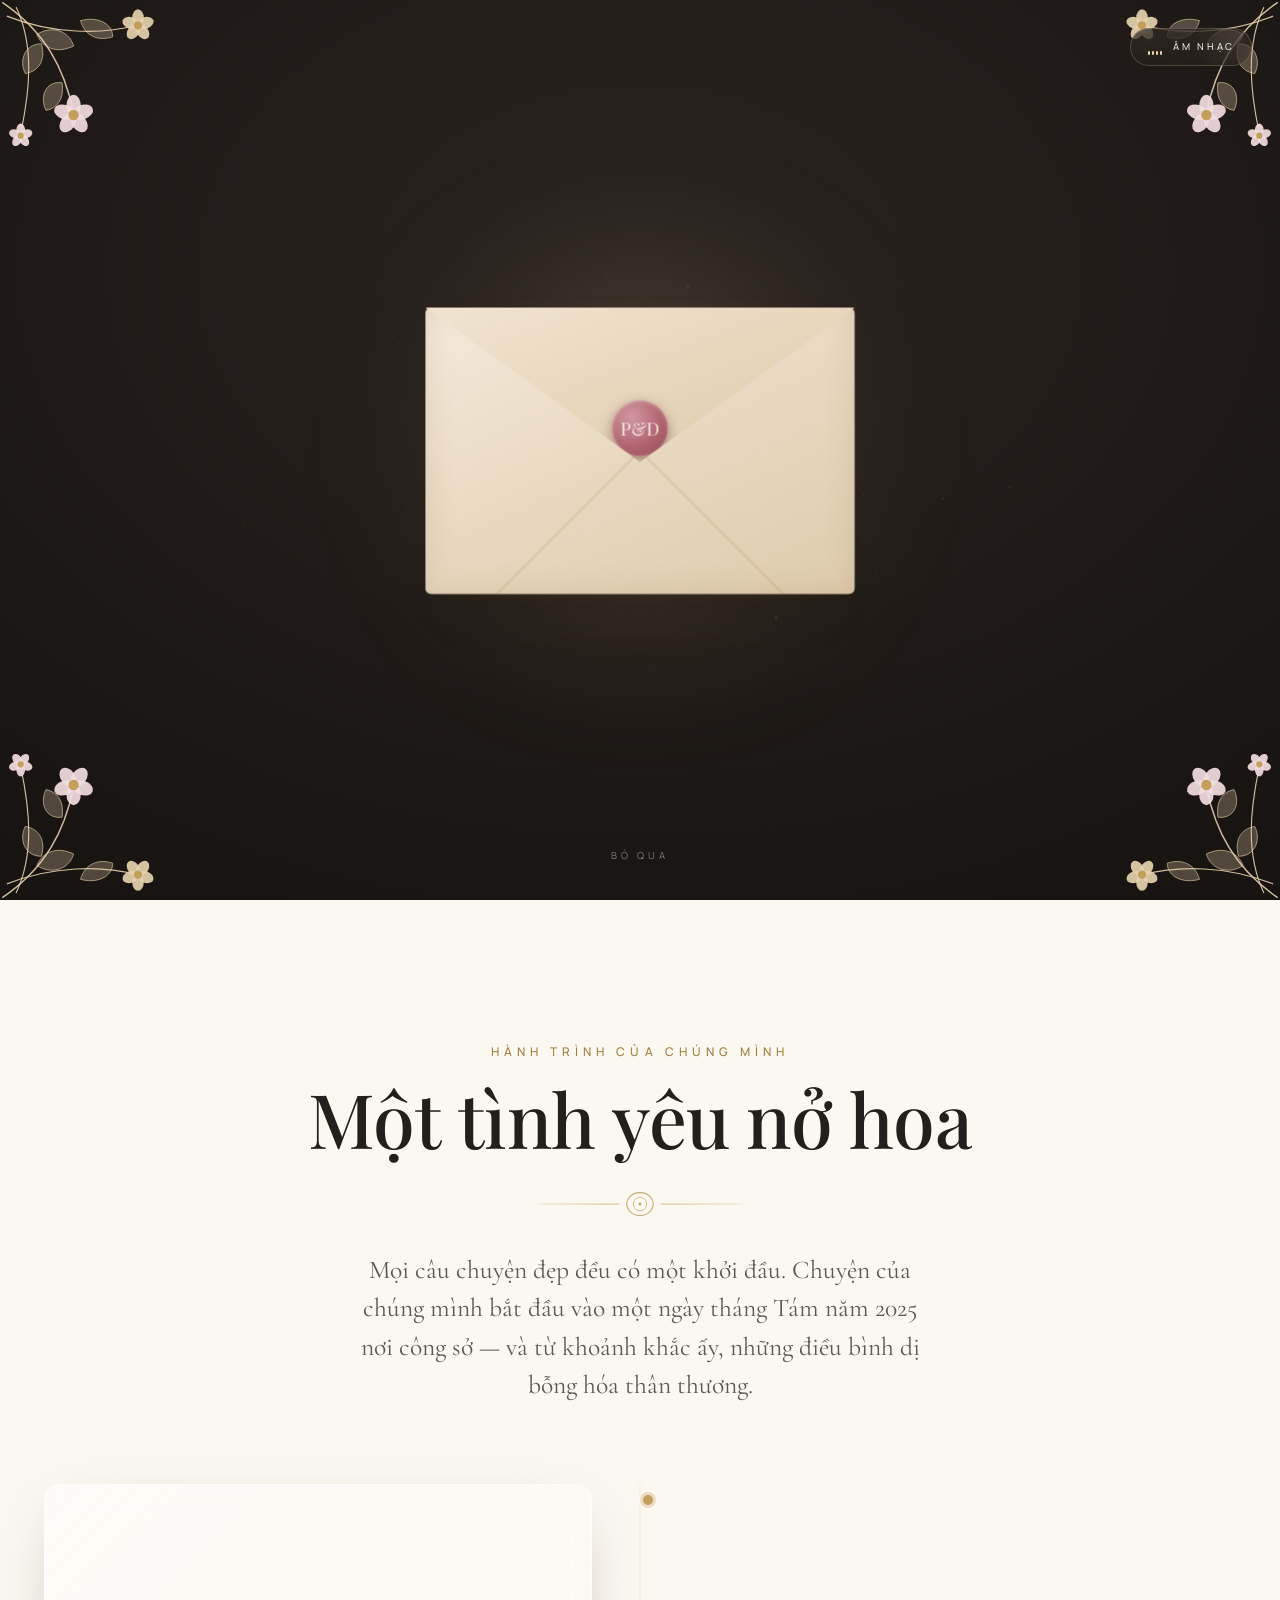
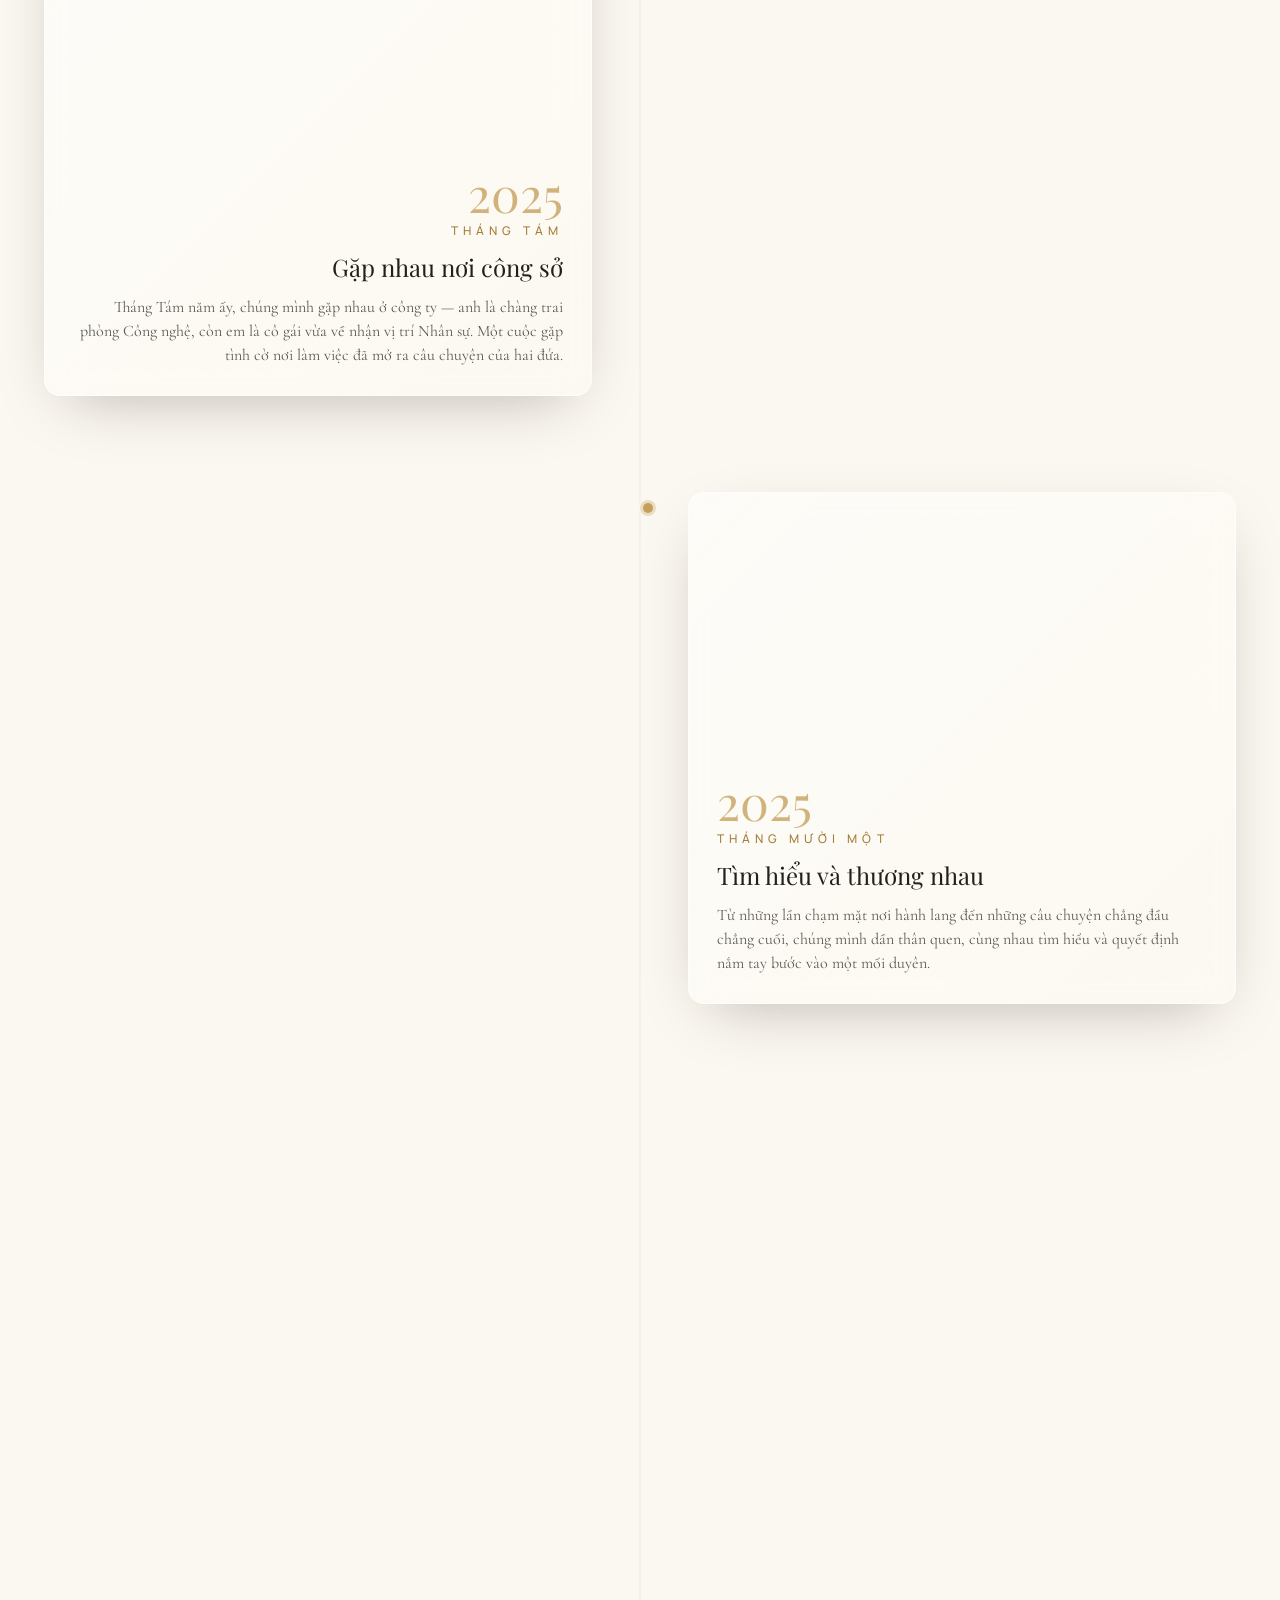
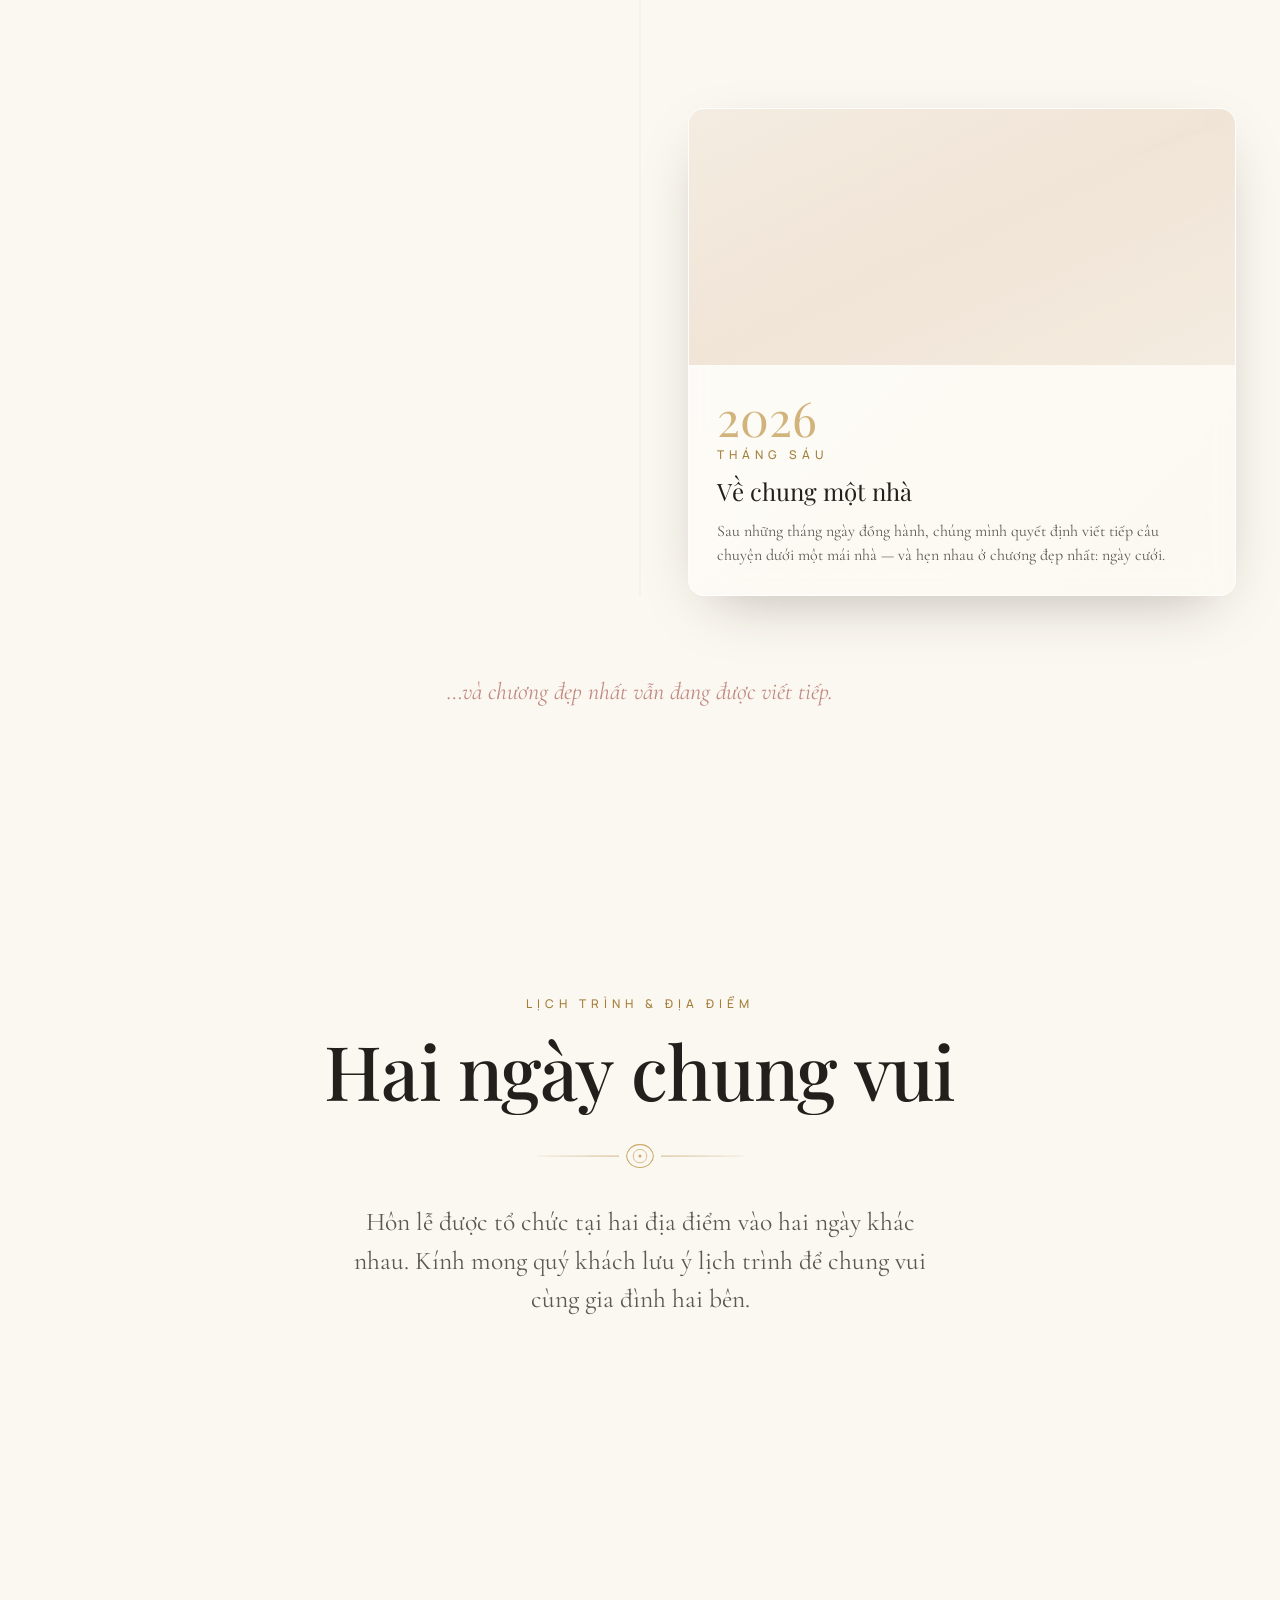
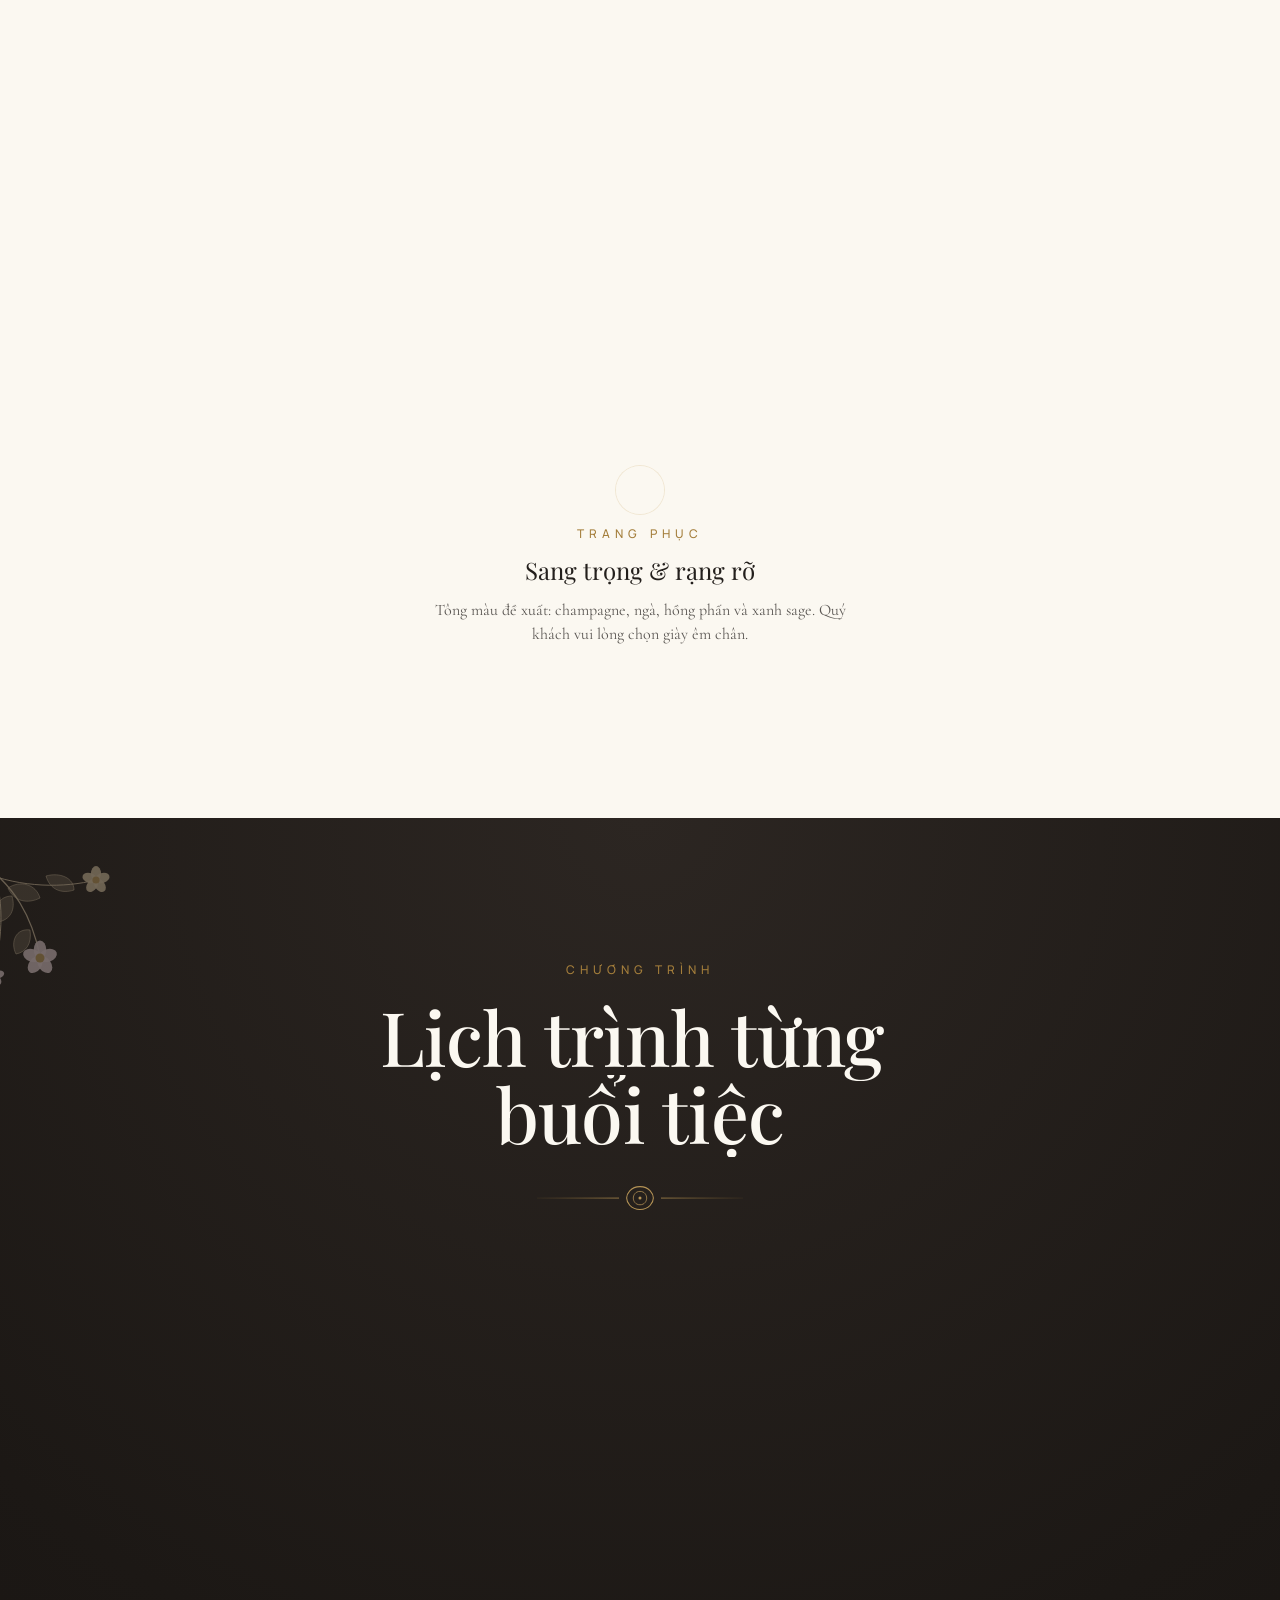
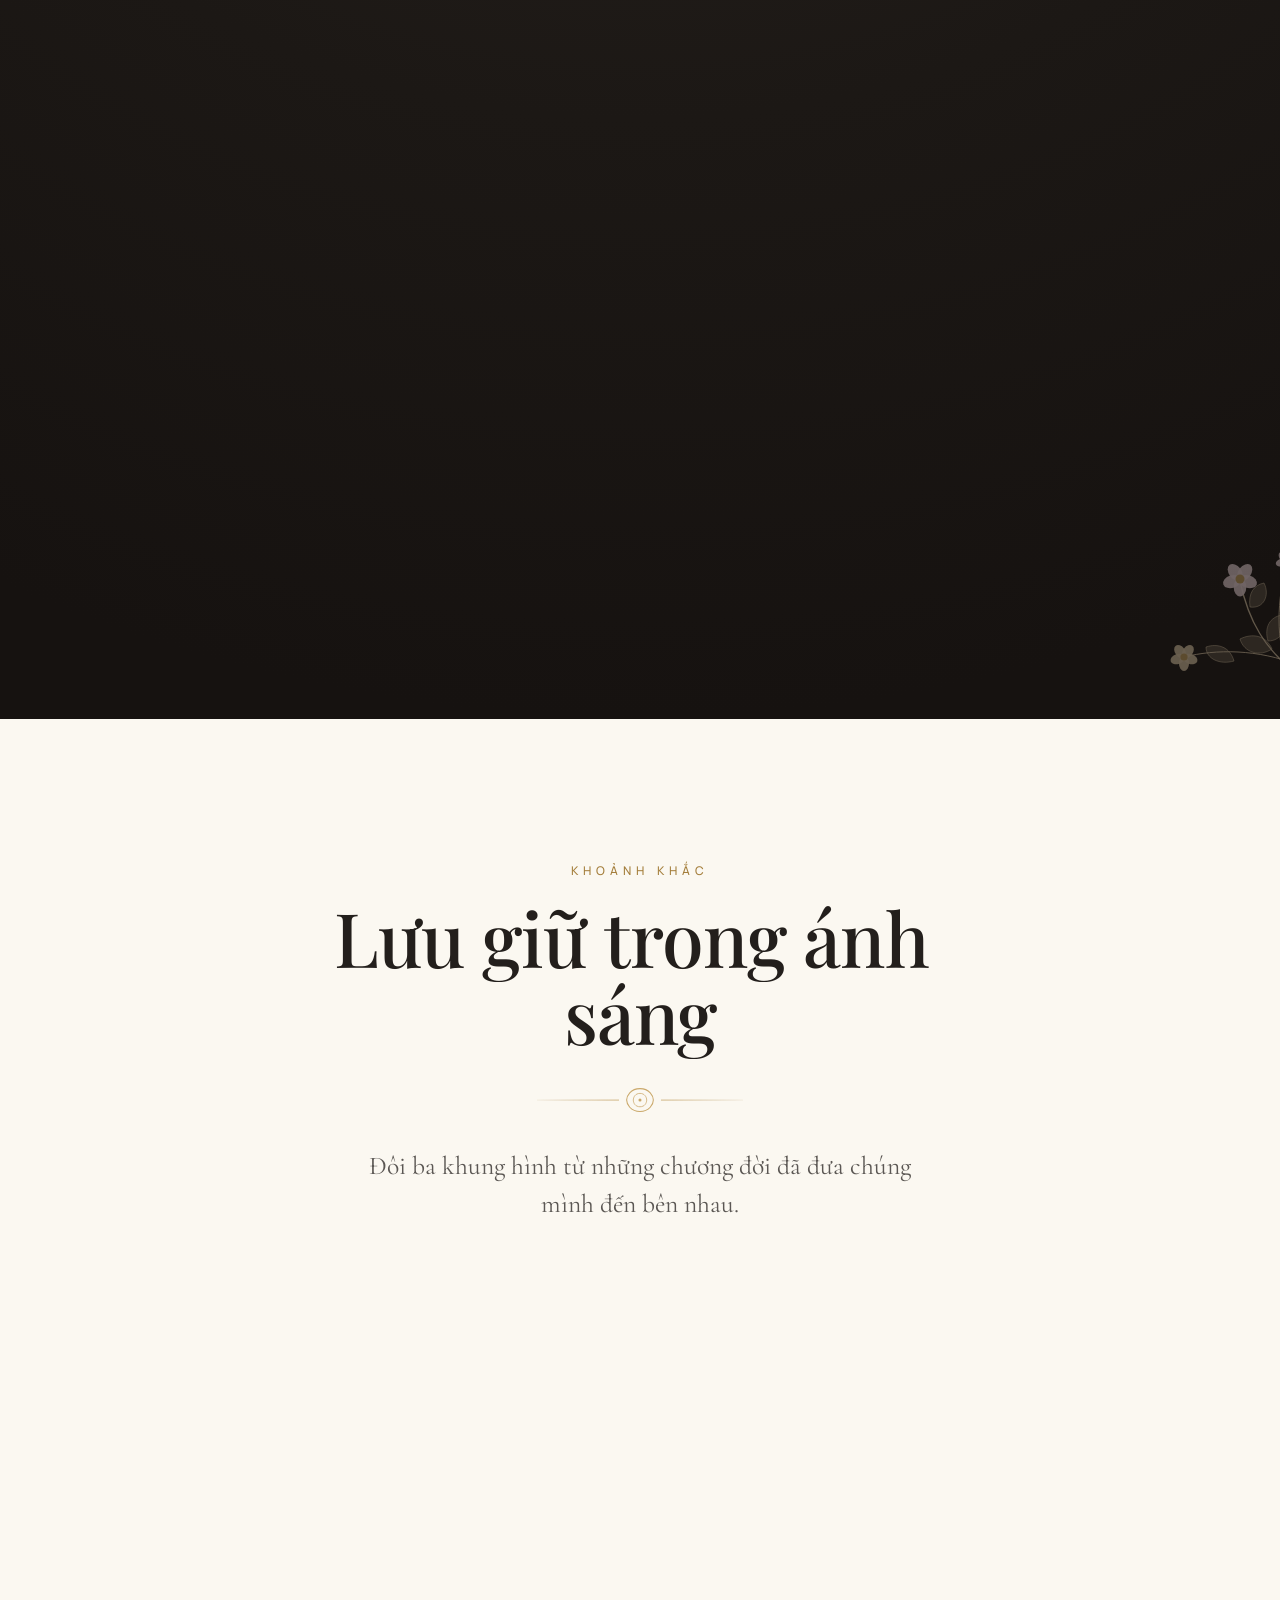
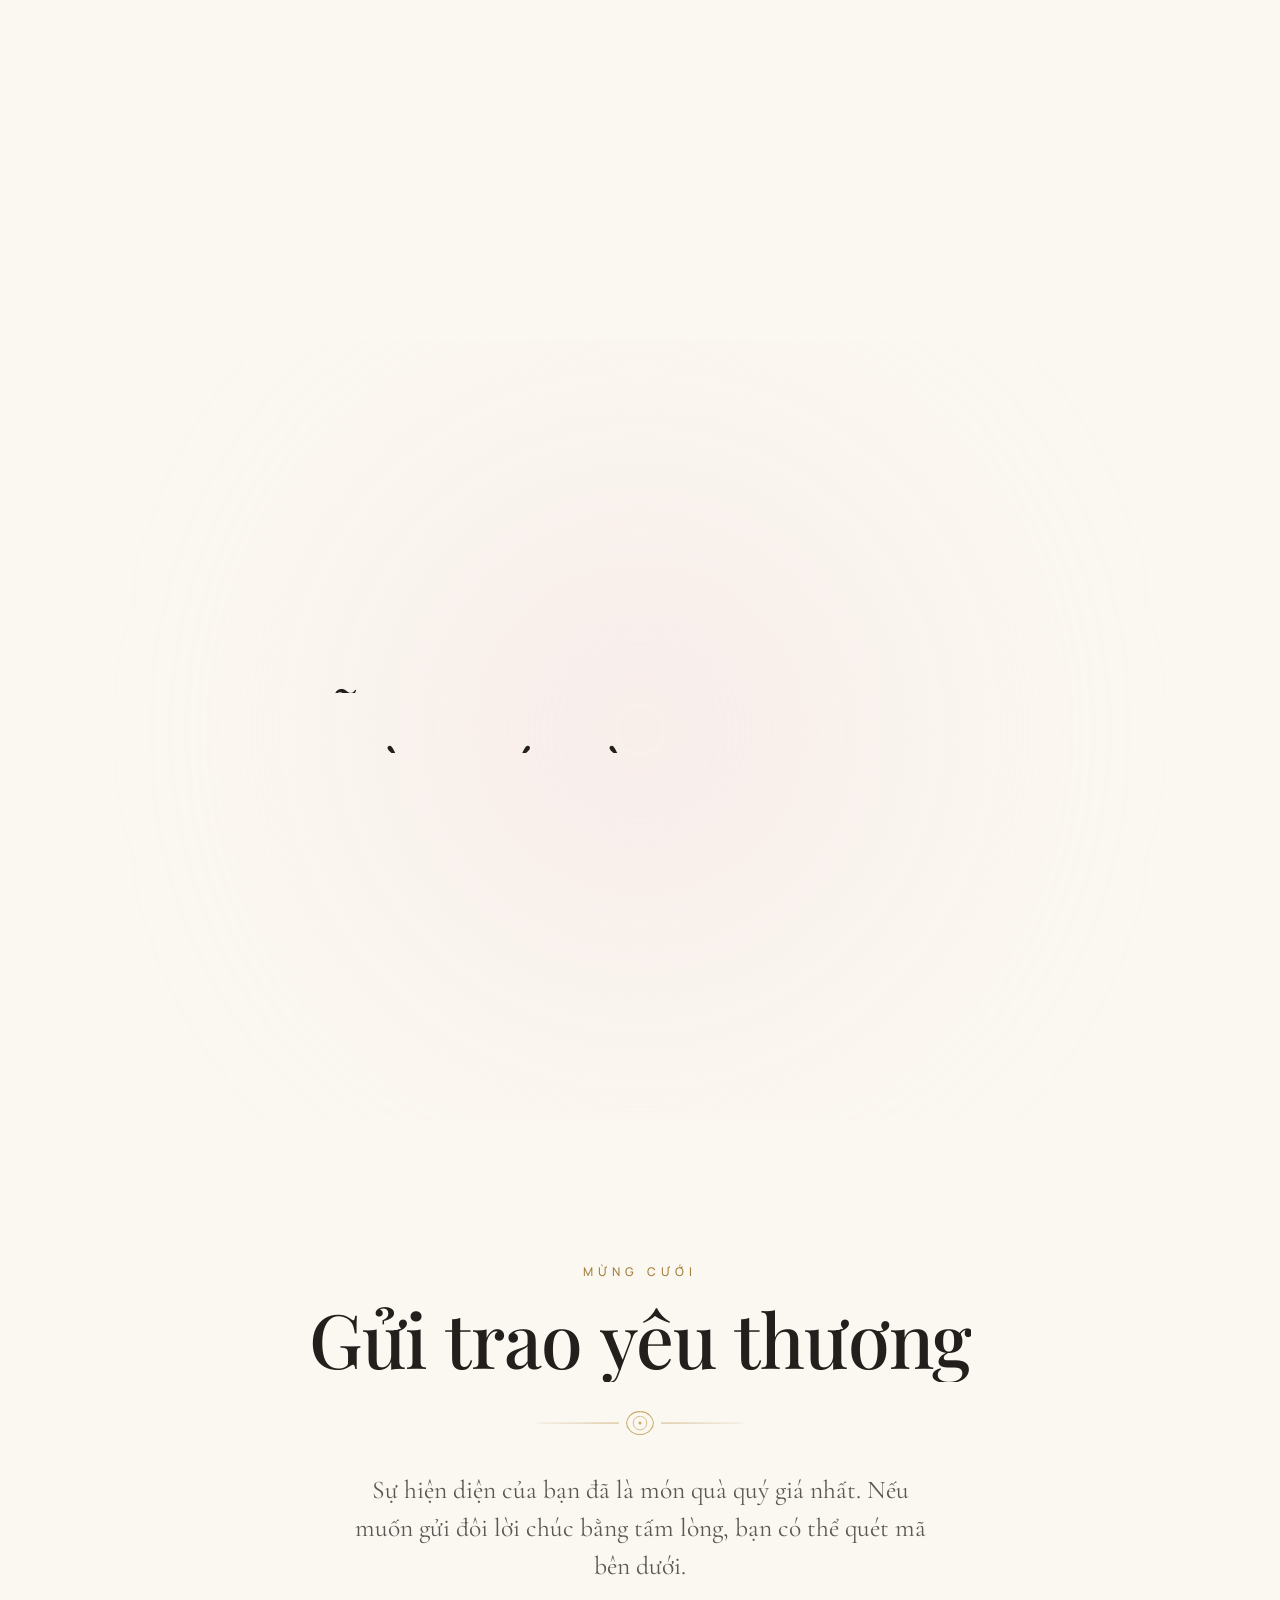
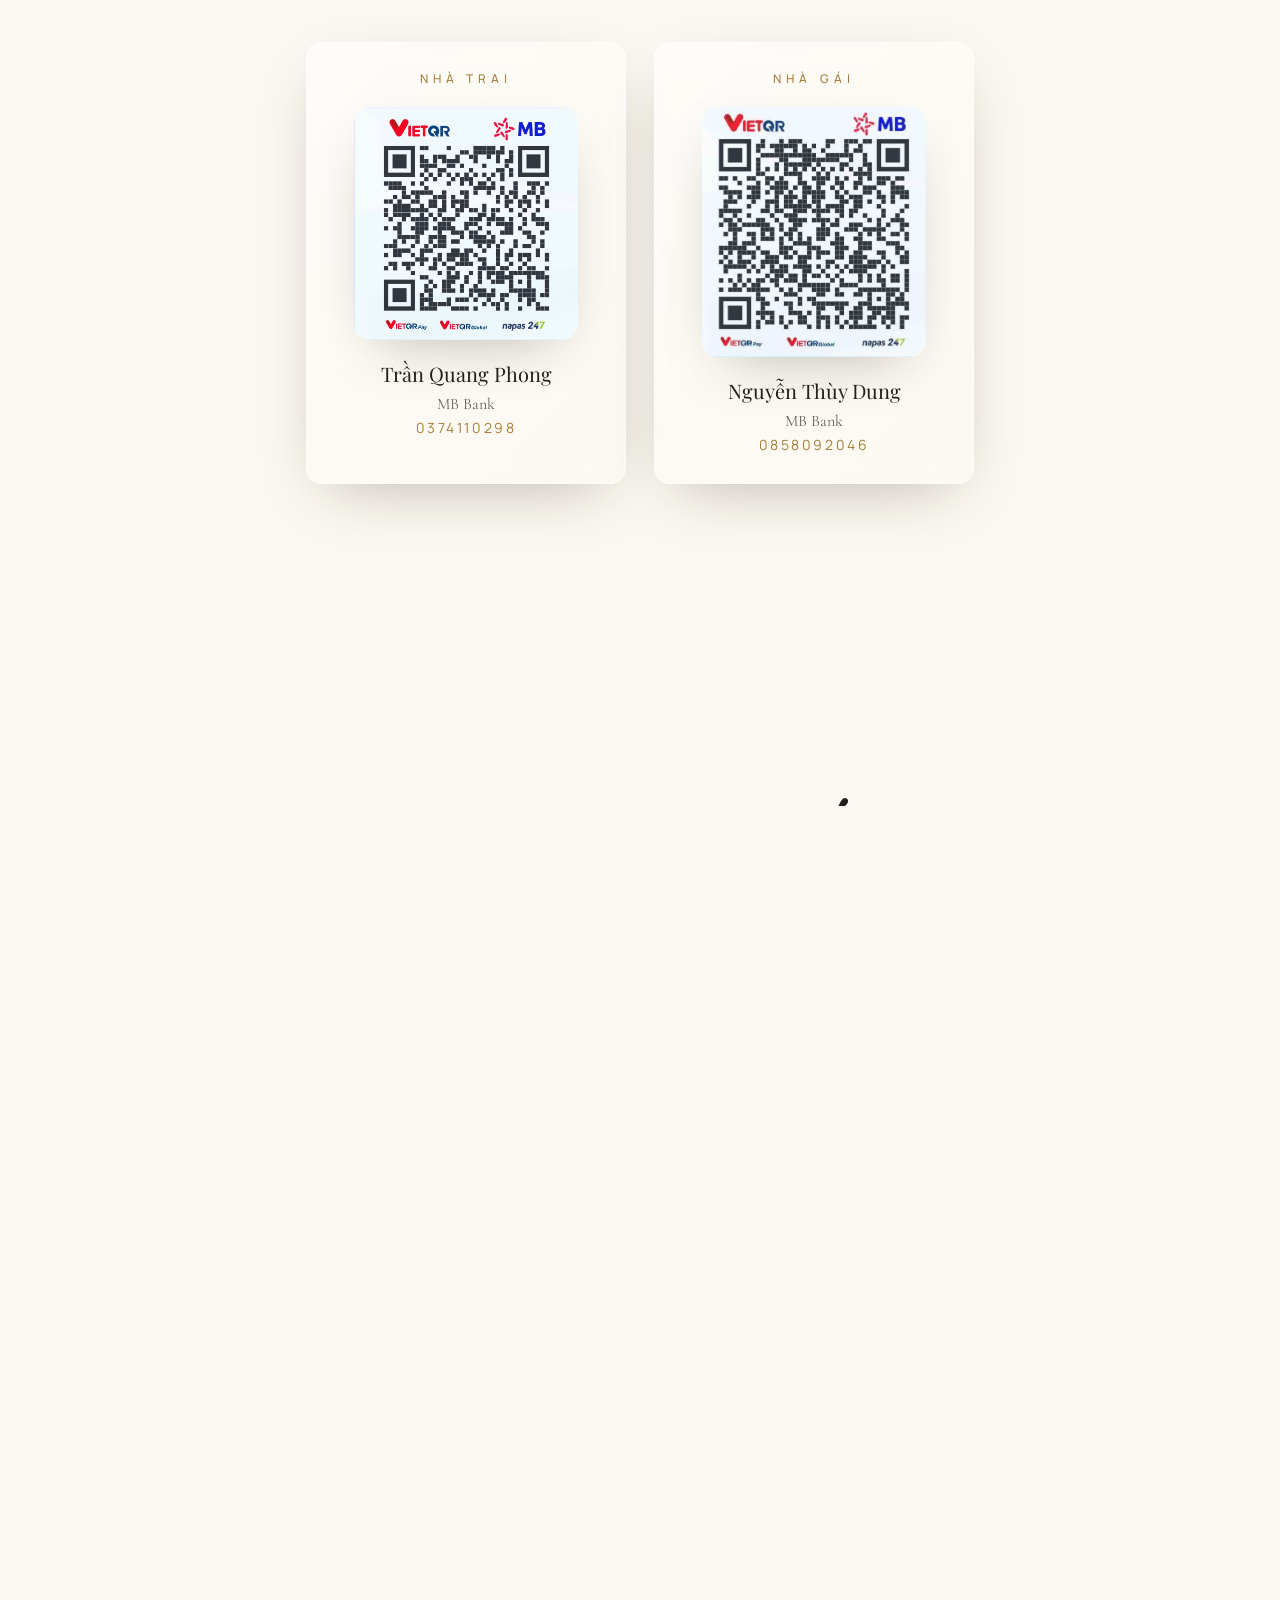
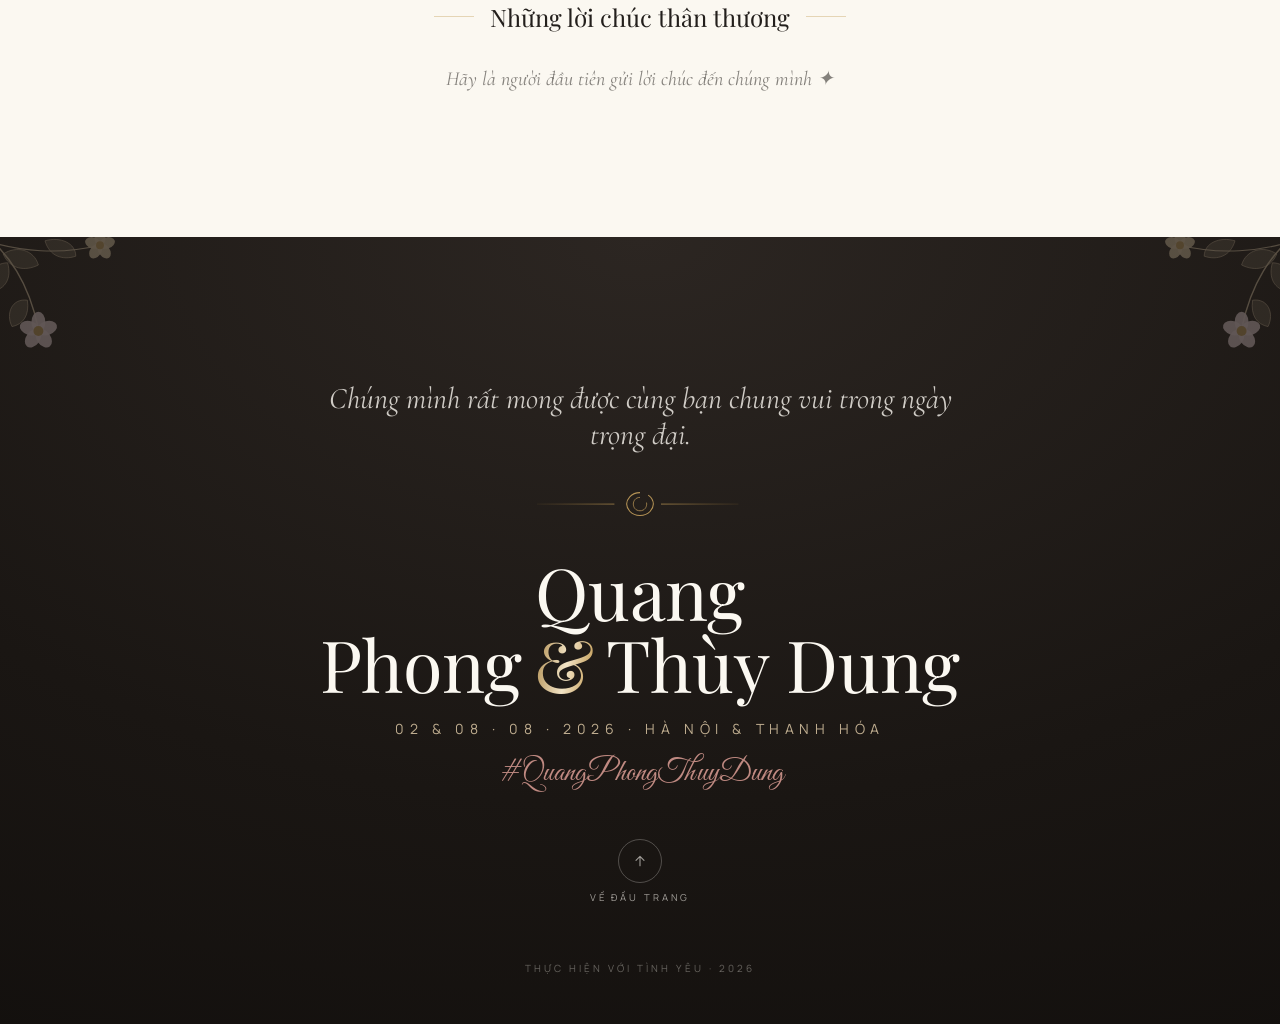
==== commit a22ce776: "Đổi STK mừng cưới cô dâu sang MB Bank 0858092046 Cập nhật thẻ "Nhà Gái": Vietcombank 1023882766 → MB" ====
--- a/wedding/index.html
+++ b/wedding/index.html
@@ -24,7 +24,7 @@
       href="https://fonts.googleapis.com/css2?family=Playfair+Display:ital,wght@0,400;0,500;0,600;0,700;1,400;1,500&family=Cormorant+Garamond:ital,wght@0,300;0,400;0,500;0,600;1,300;1,400&family=Bodoni+Moda:ital,opsz,wght@0,6..96,400;0,6..96,500;1,6..96,400&family=Manrope:wght@300;400;500;600;700&family=Inter:wght@300;400;500;600&family=Great+Vibes&family=Dancing+Script:wght@400;500;600;700&display=swap"
       rel="stylesheet"
     />
-    <script type="module" crossorigin src="/wedding/assets/index-CSydaLB3.js"></script>
+    <script type="module" crossorigin src="/wedding/assets/index-DfATYYMf.js"></script>
     <link rel="modulepreload" crossorigin href="/wedding/assets/motion-DZY5aCm1.js">
     <link rel="modulepreload" crossorigin href="/wedding/assets/smooth-DLBqpWjo.js">
     <link rel="stylesheet" crossorigin href="/wedding/assets/index-4JVVZ6YE.css">
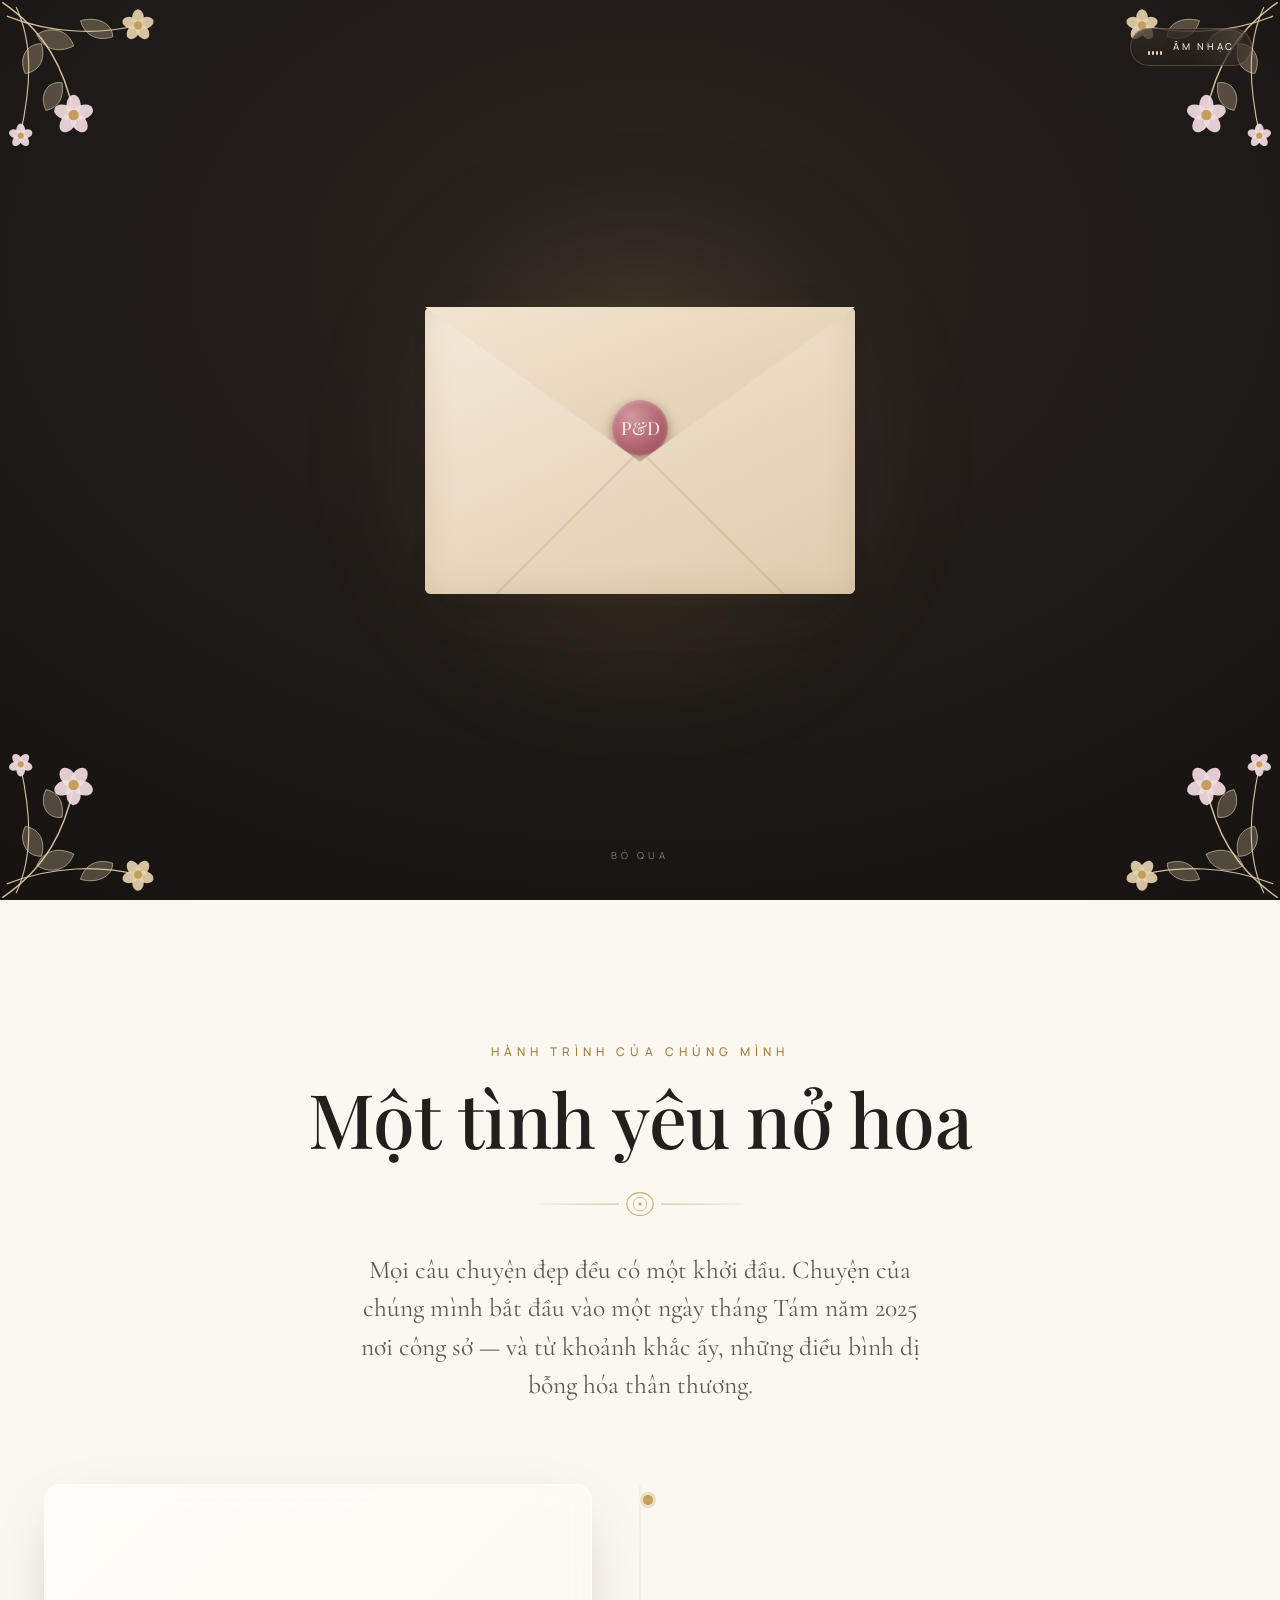
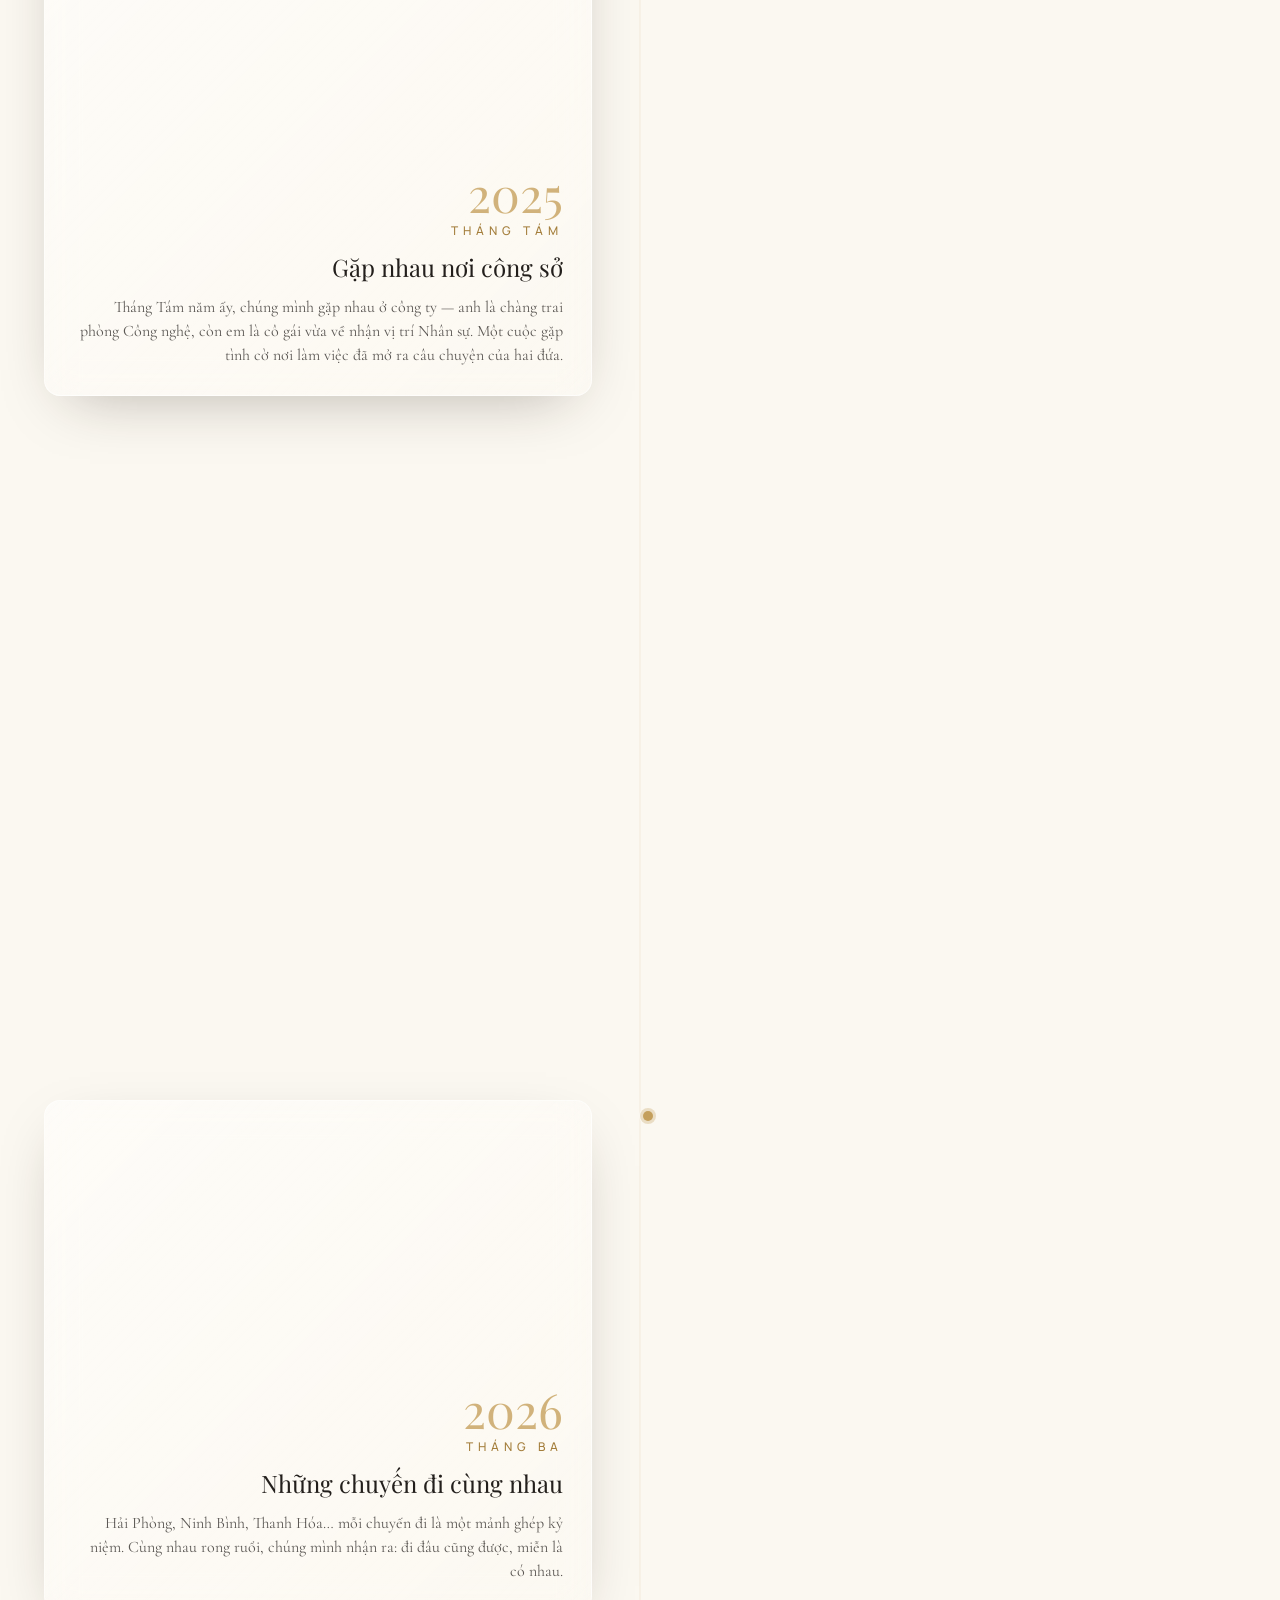
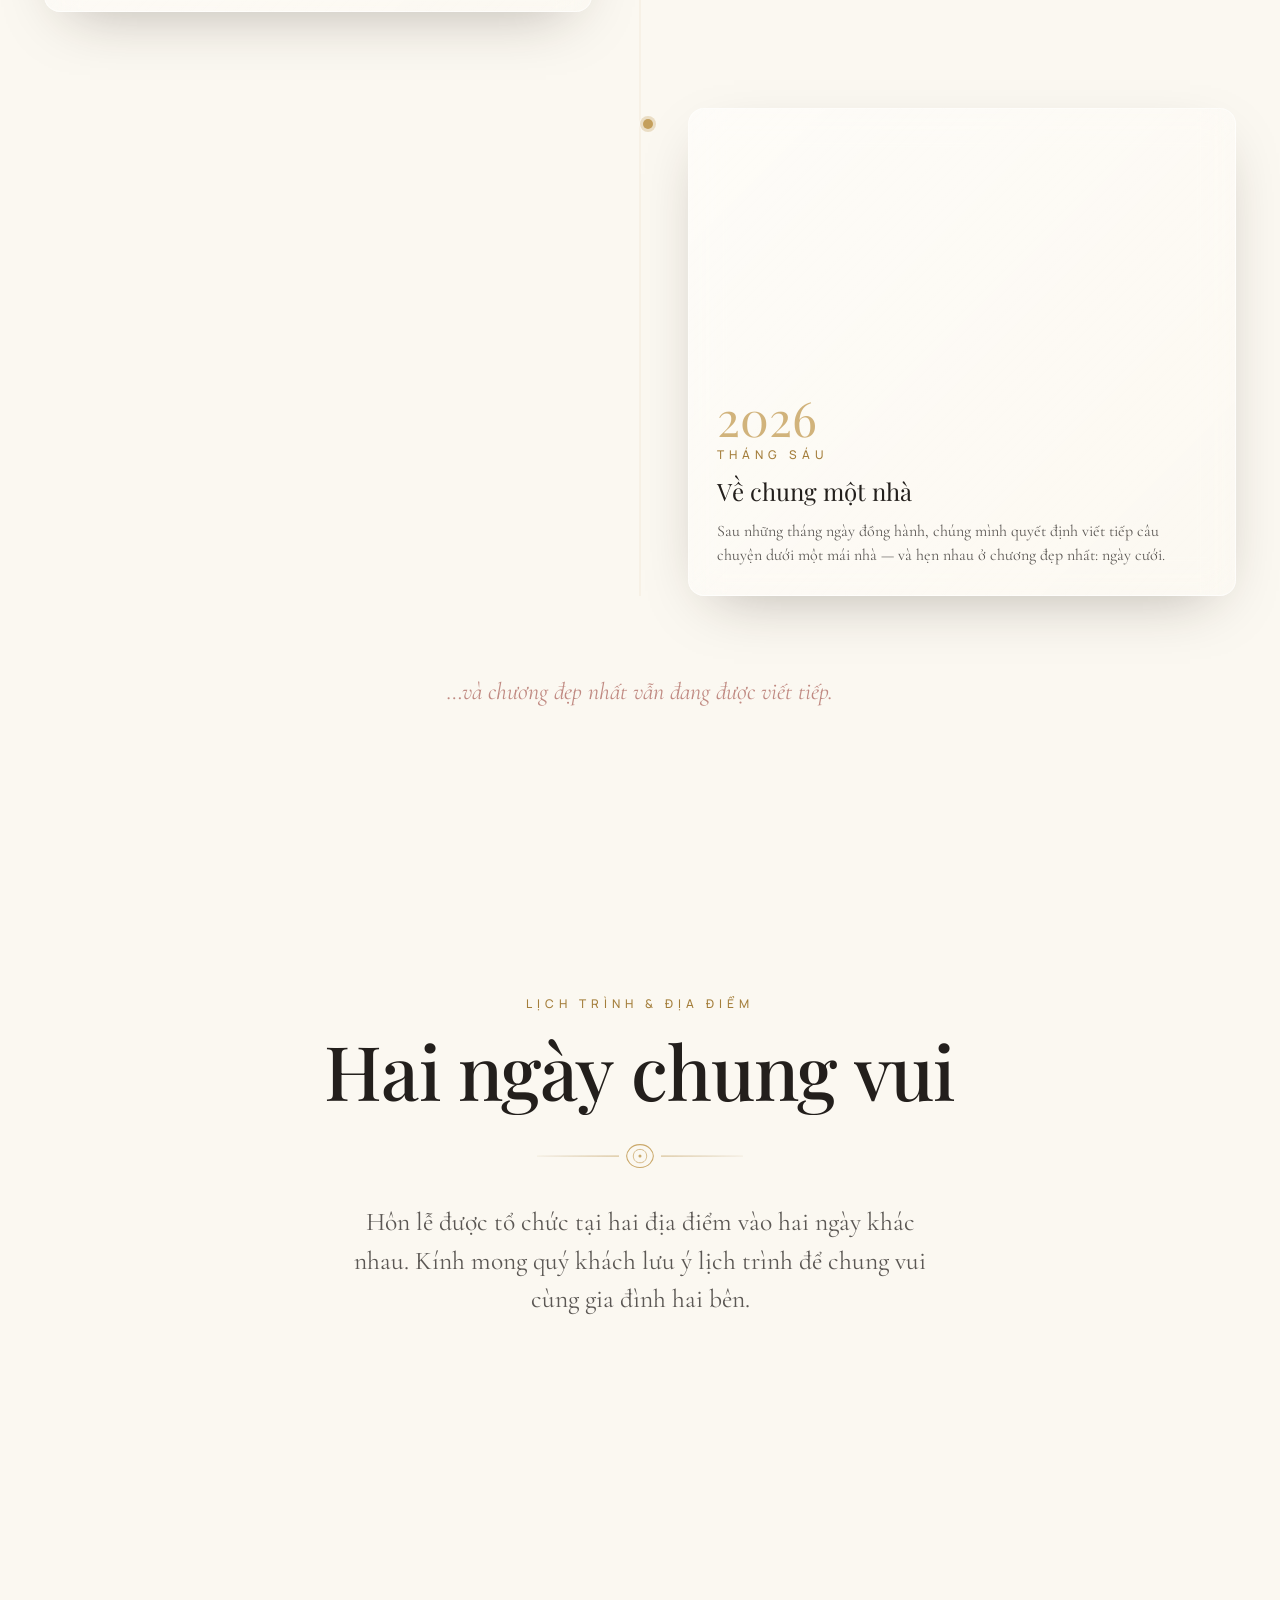
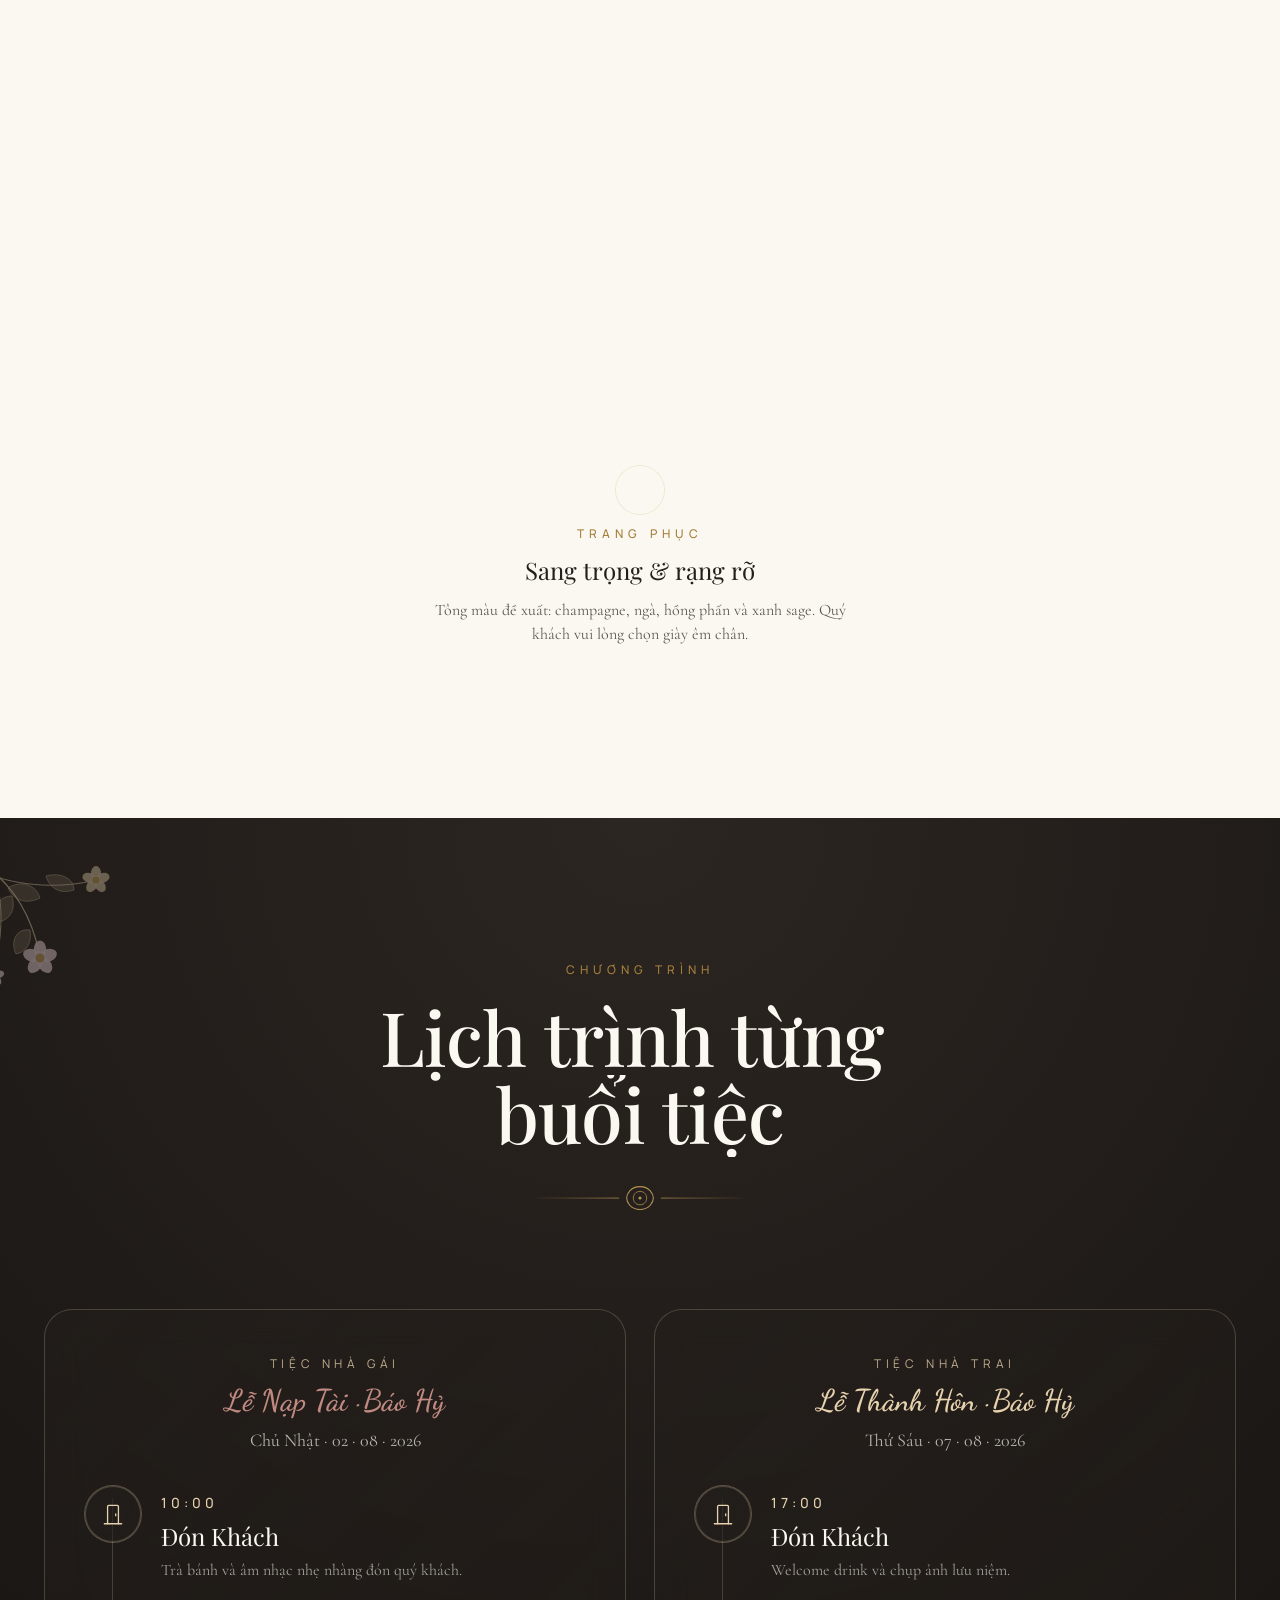
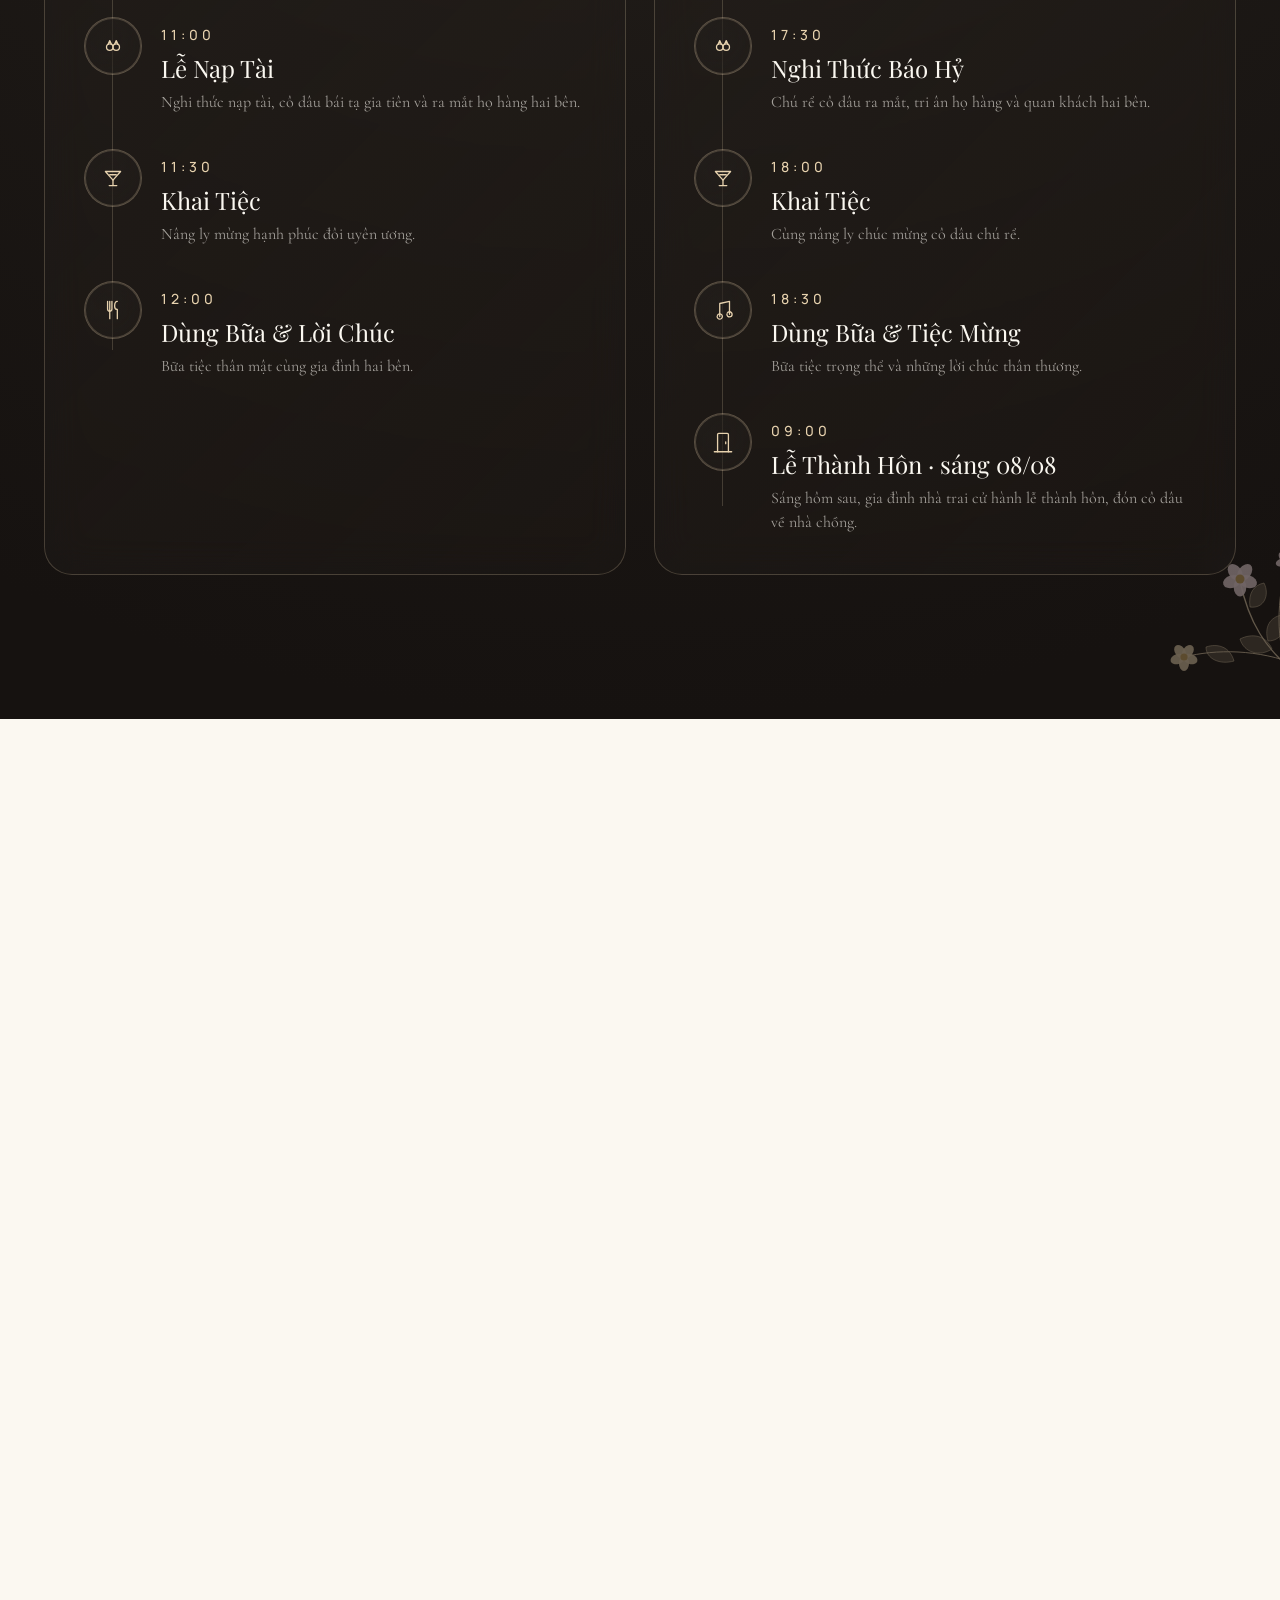
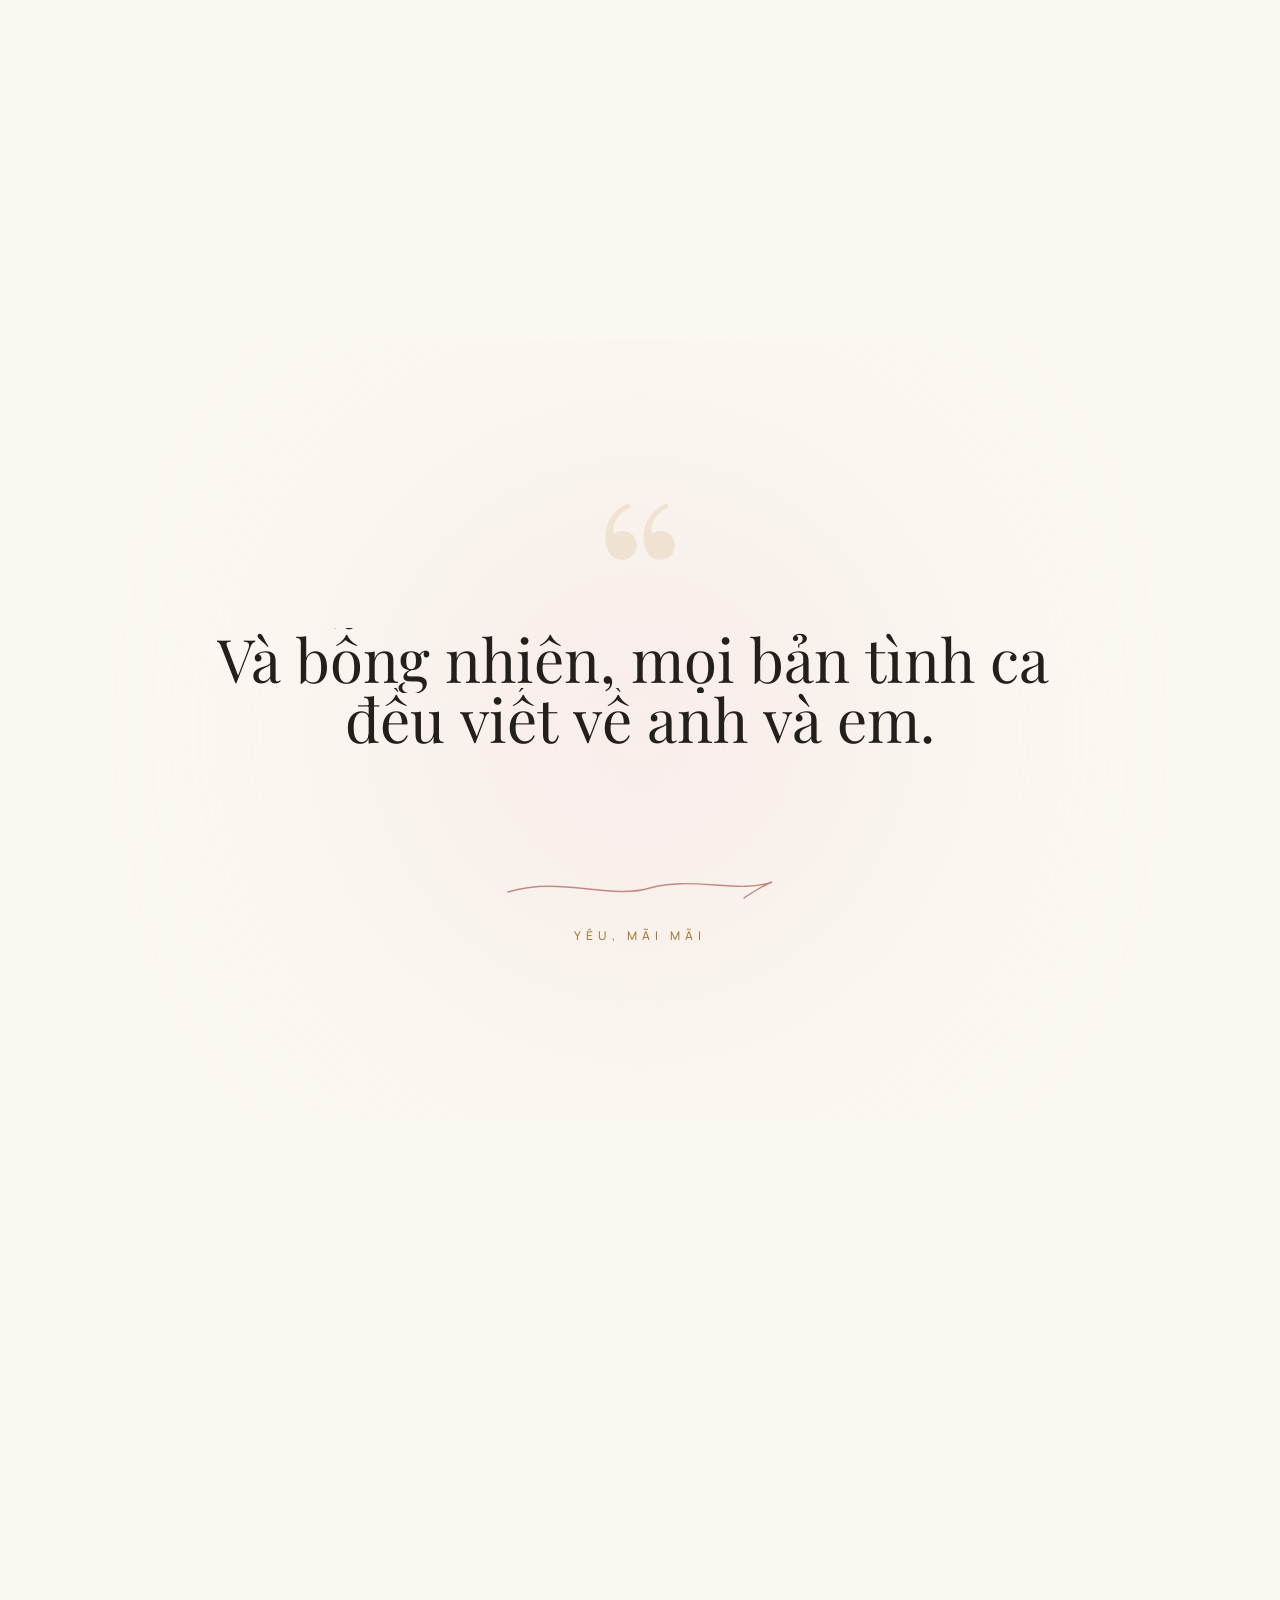
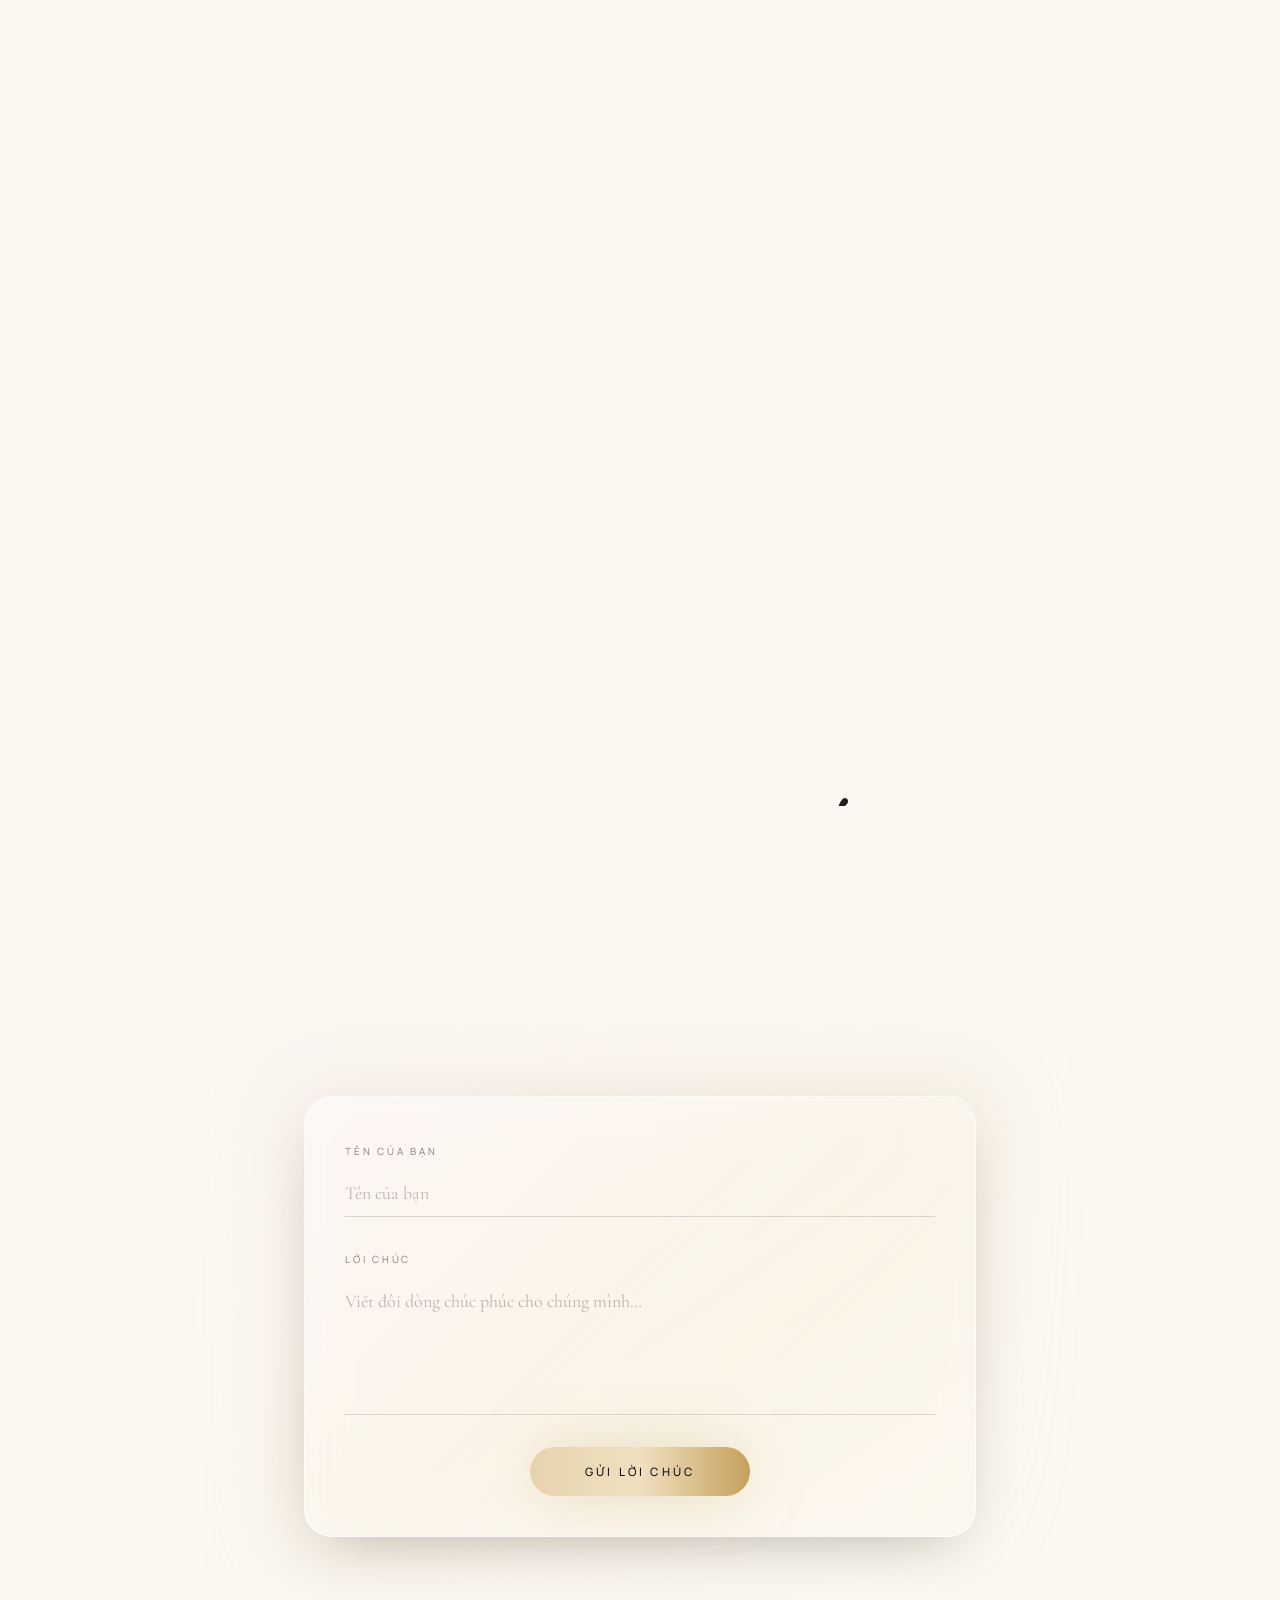
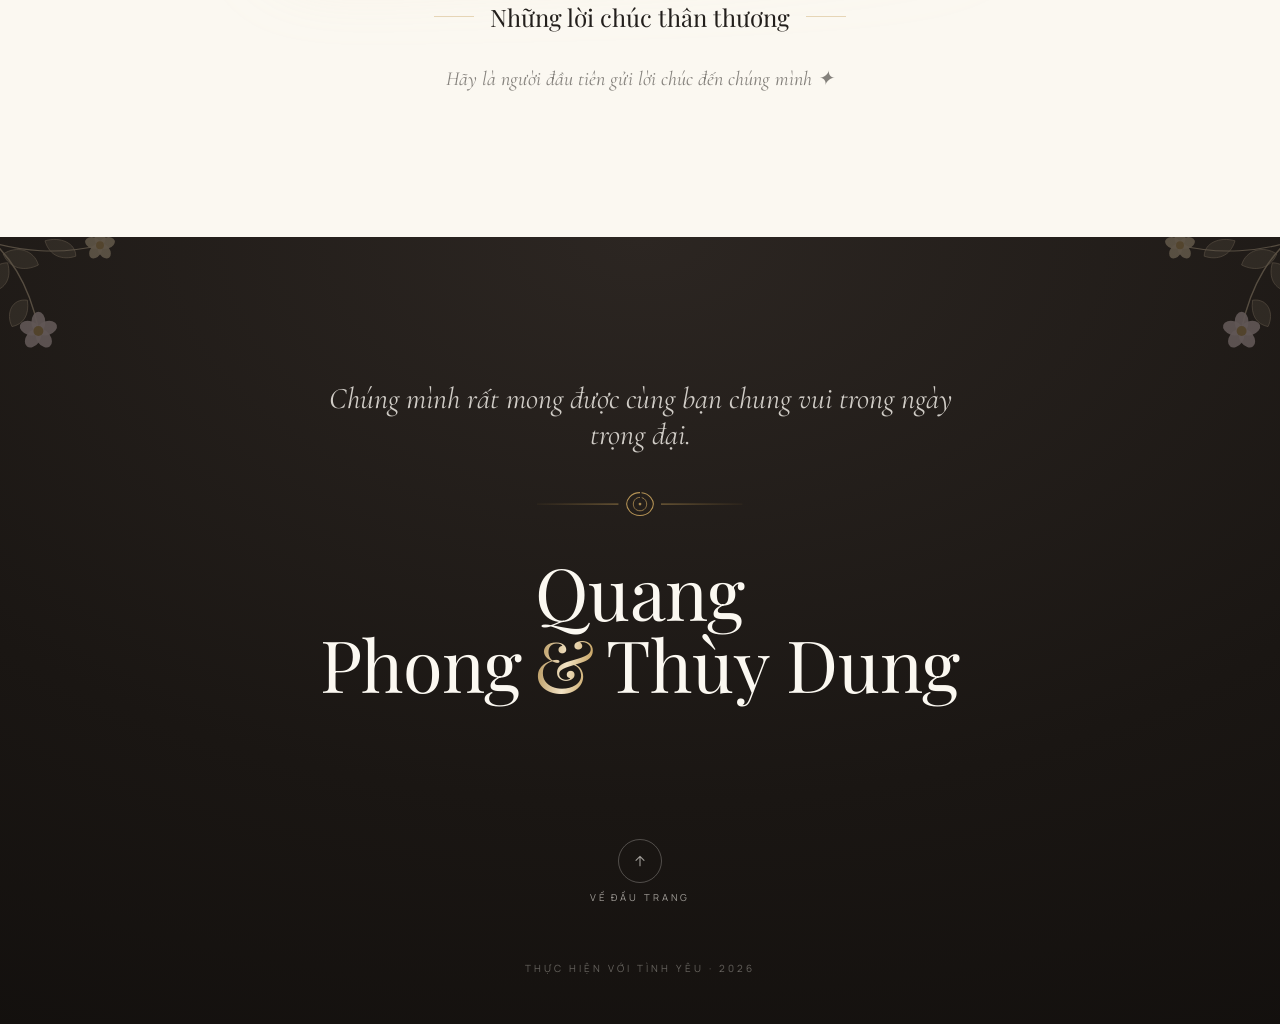
==== commit db19a58a: "Tự động phát nhạc nền khi mở thiệp - useAmbientAudio: thêm tuỳ chọn autoplay. Thử play ngay khi tải;" ====
--- a/wedding/index.html
+++ b/wedding/index.html
@@ -24,7 +24,7 @@
       href="https://fonts.googleapis.com/css2?family=Playfair+Display:ital,wght@0,400;0,500;0,600;0,700;1,400;1,500&family=Cormorant+Garamond:ital,wght@0,300;0,400;0,500;0,600;1,300;1,400&family=Bodoni+Moda:ital,opsz,wght@0,6..96,400;0,6..96,500;1,6..96,400&family=Manrope:wght@300;400;500;600;700&family=Inter:wght@300;400;500;600&family=Great+Vibes&family=Dancing+Script:wght@400;500;600;700&display=swap"
       rel="stylesheet"
     />
-    <script type="module" crossorigin src="/wedding/assets/index-DfATYYMf.js"></script>
+    <script type="module" crossorigin src="/wedding/assets/index-DVNh-ehN.js"></script>
     <link rel="modulepreload" crossorigin href="/wedding/assets/motion-DZY5aCm1.js">
     <link rel="modulepreload" crossorigin href="/wedding/assets/smooth-DLBqpWjo.js">
     <link rel="stylesheet" crossorigin href="/wedding/assets/index-4JVVZ6YE.css">
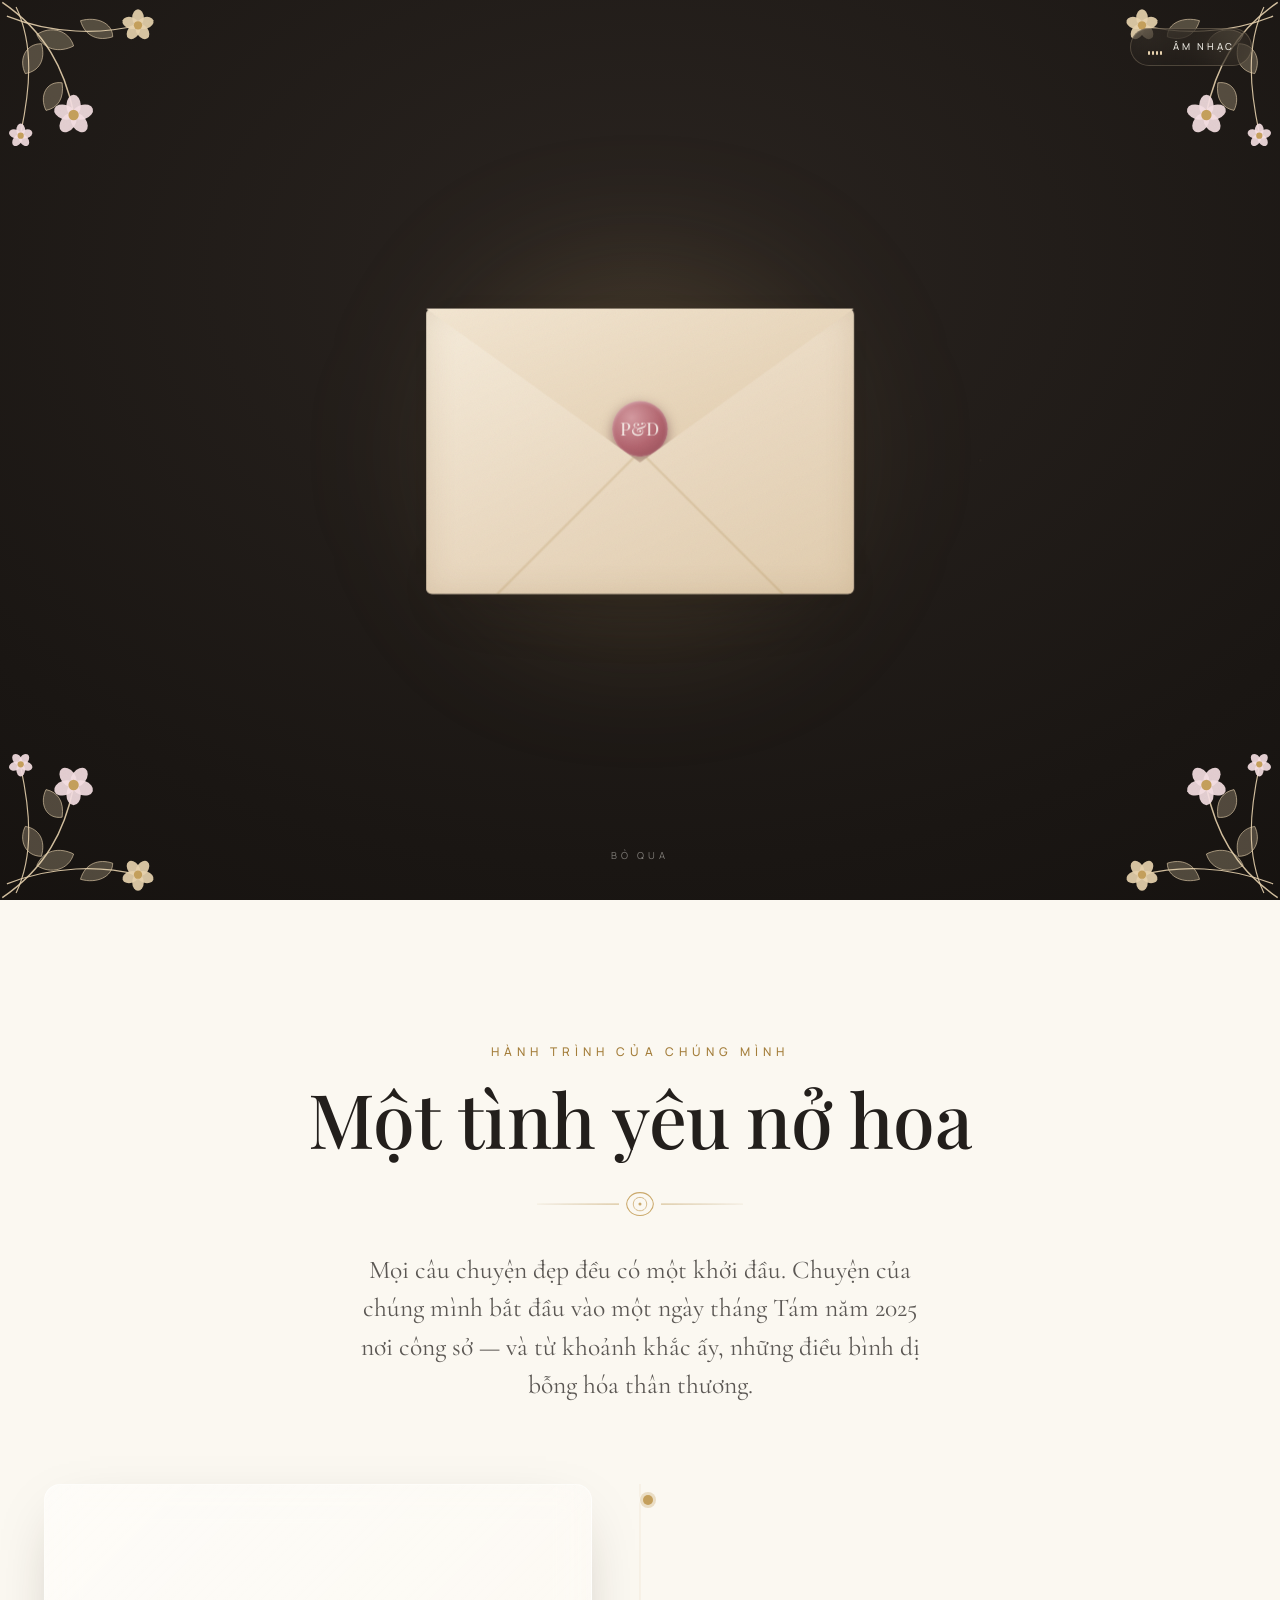
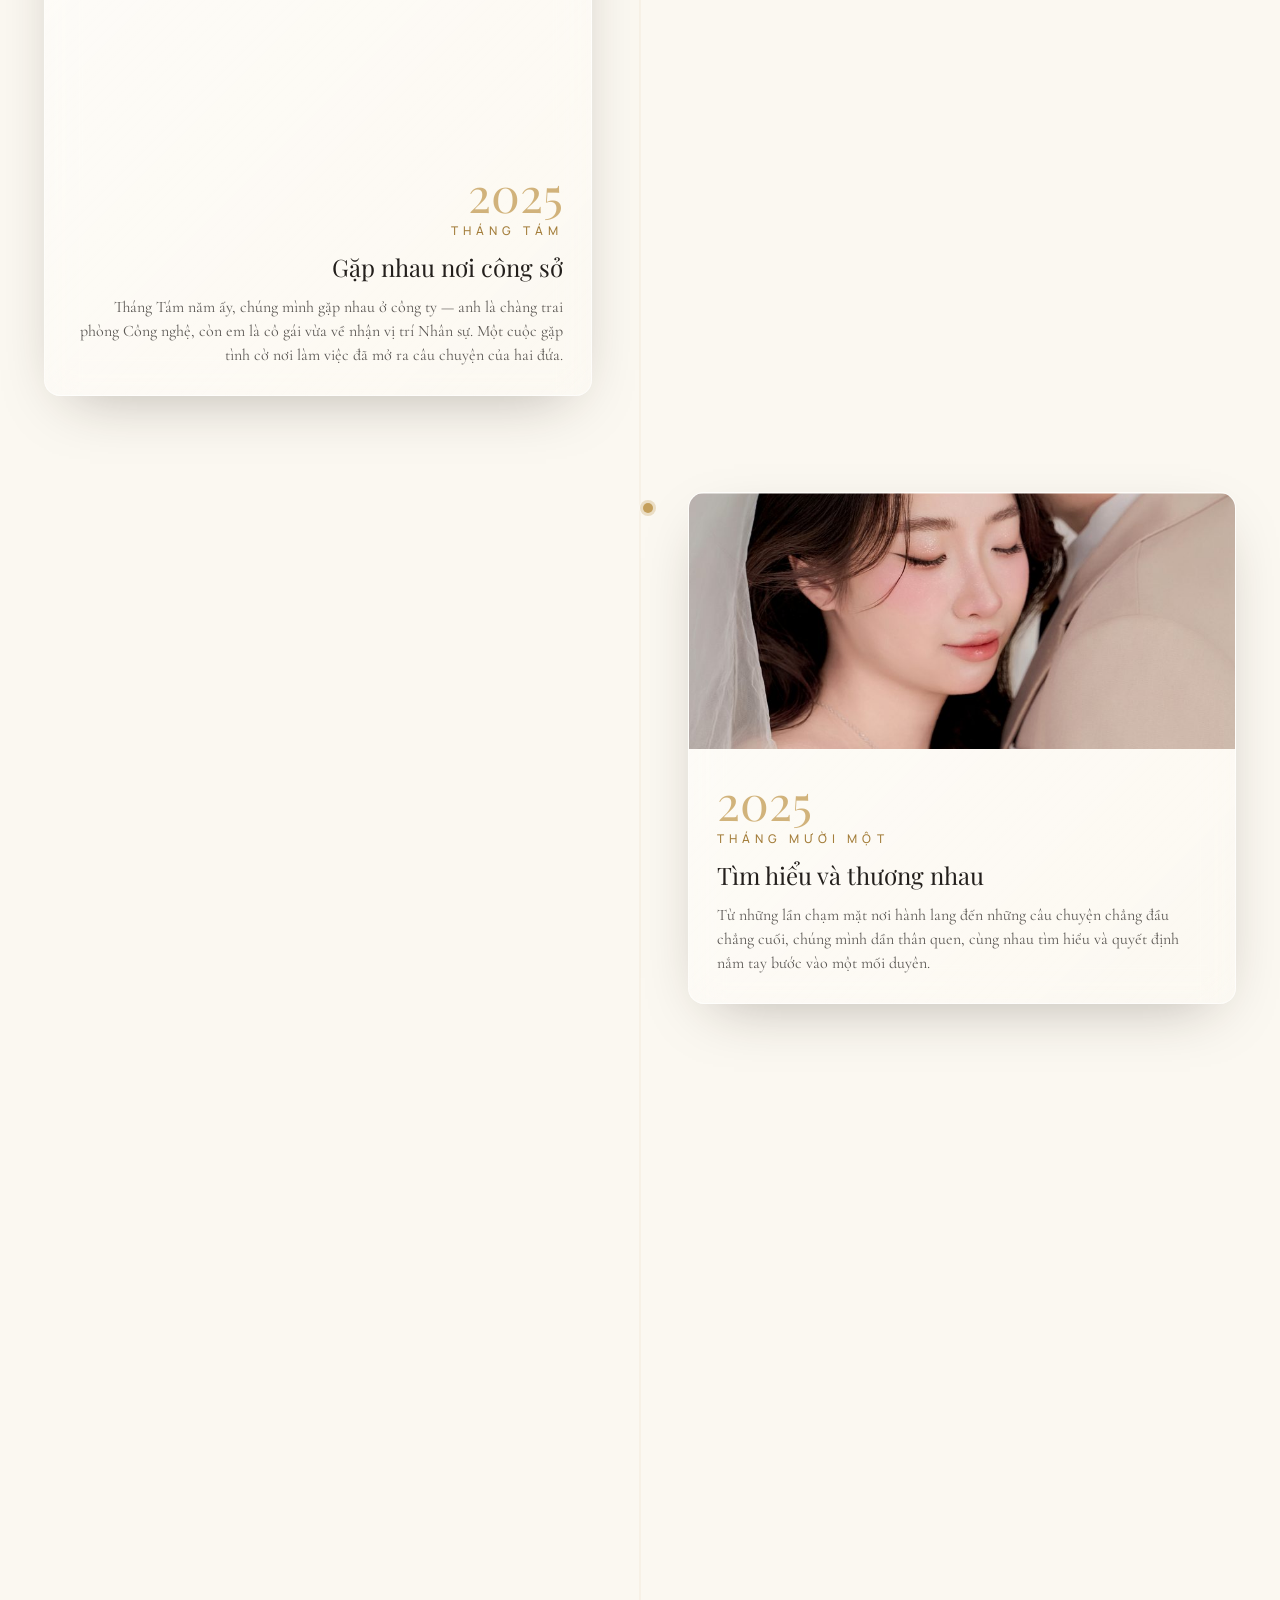
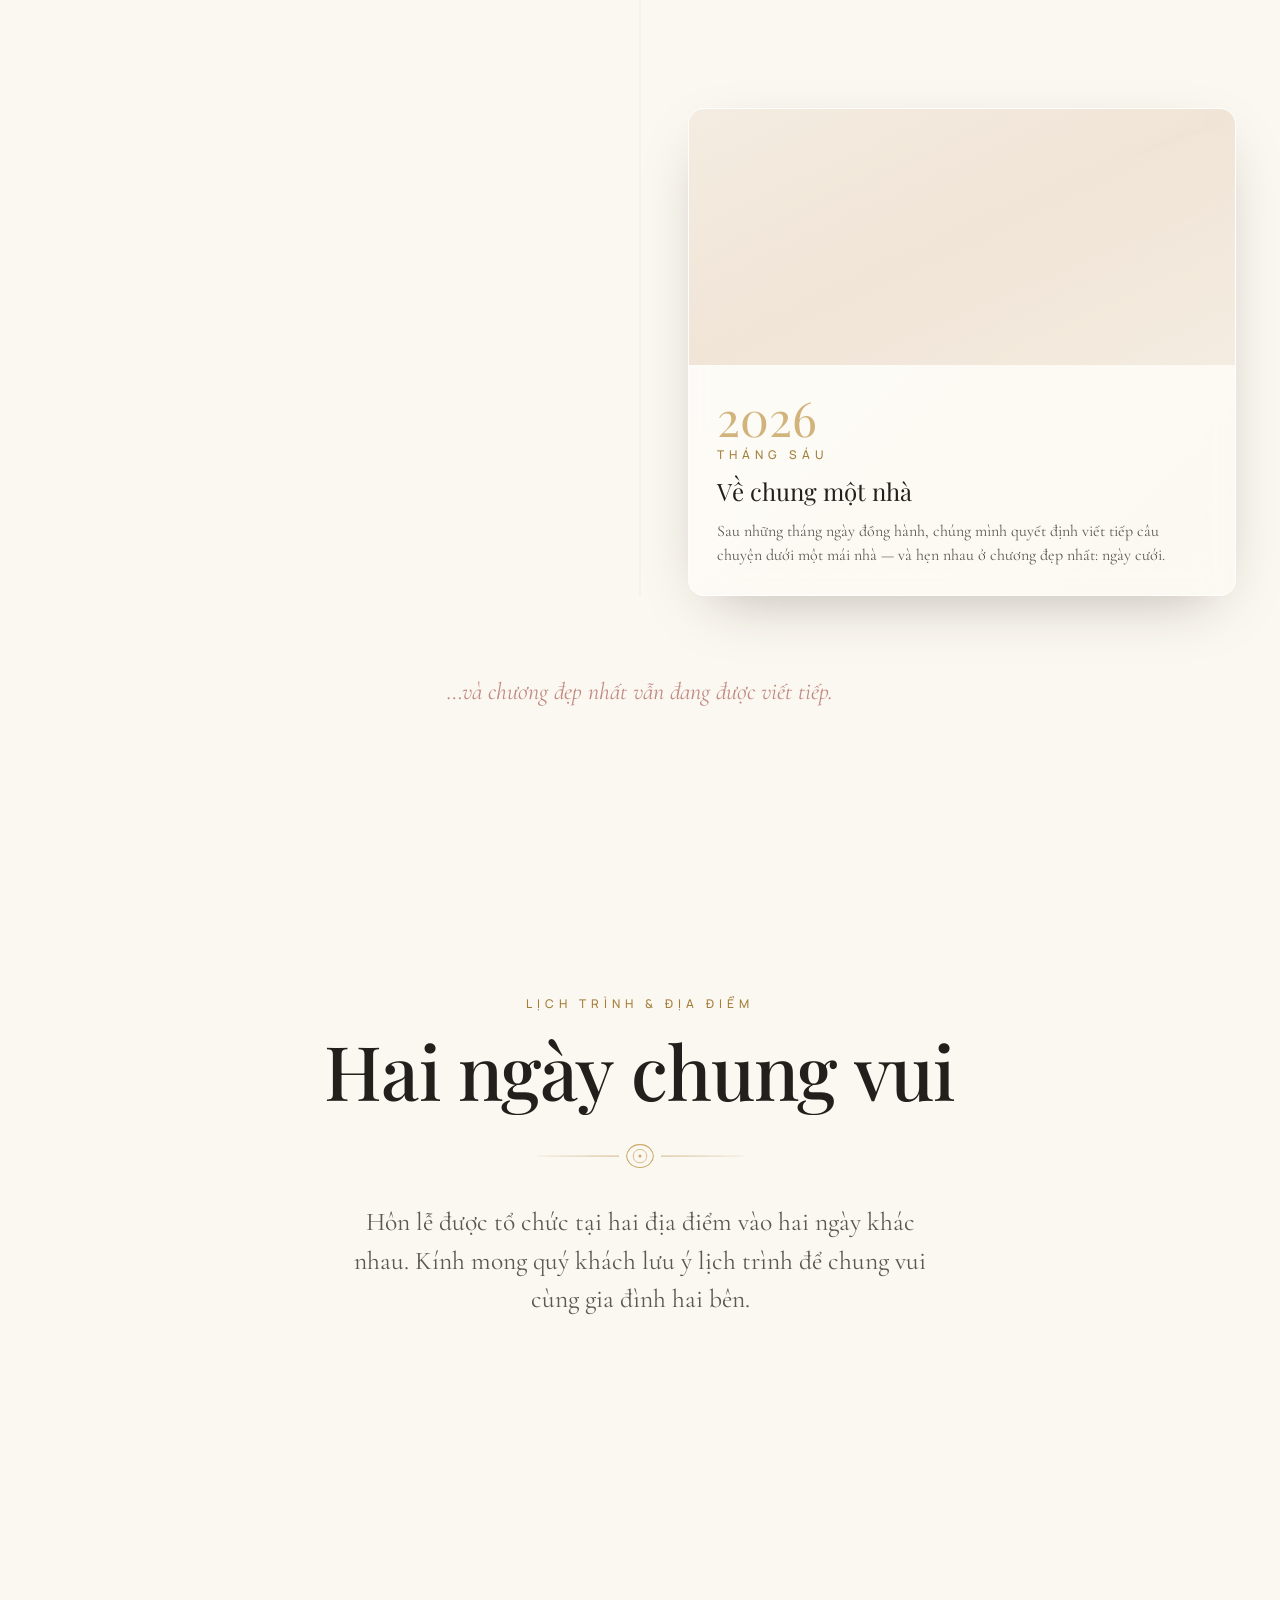
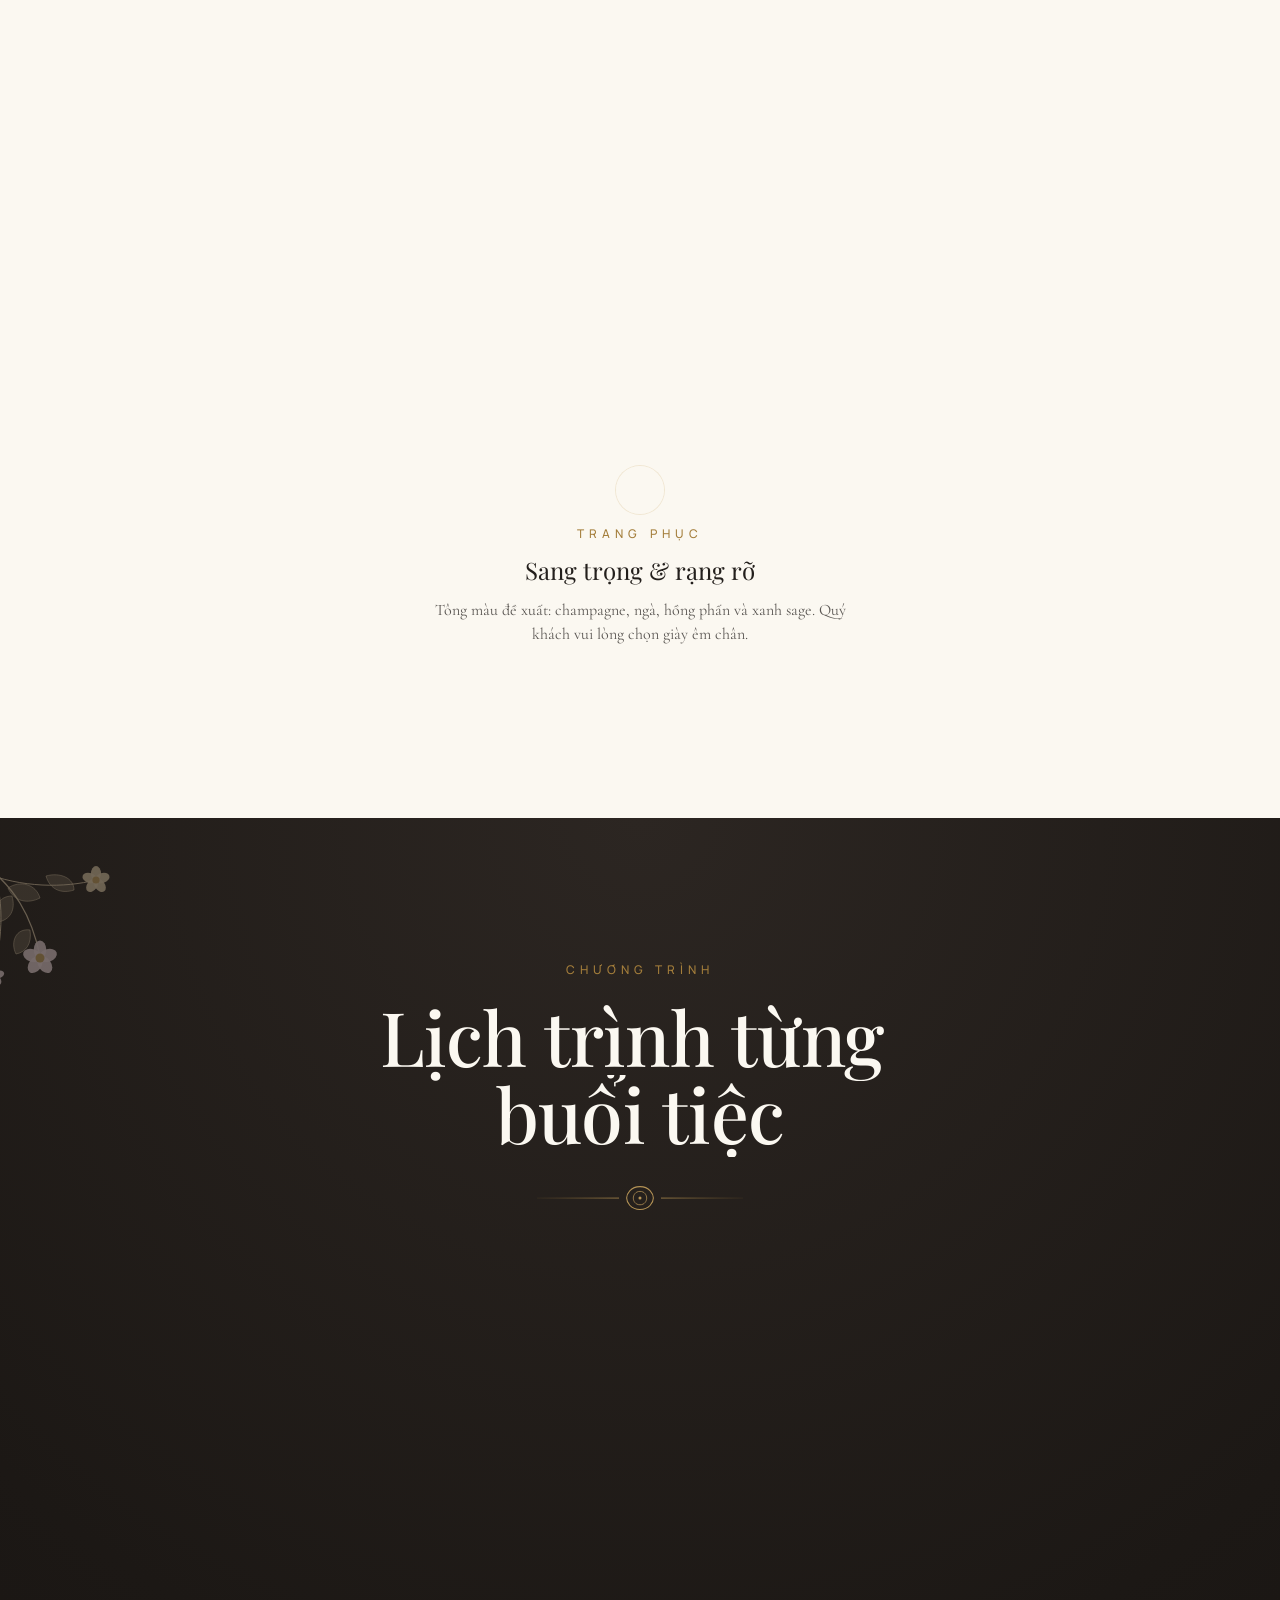
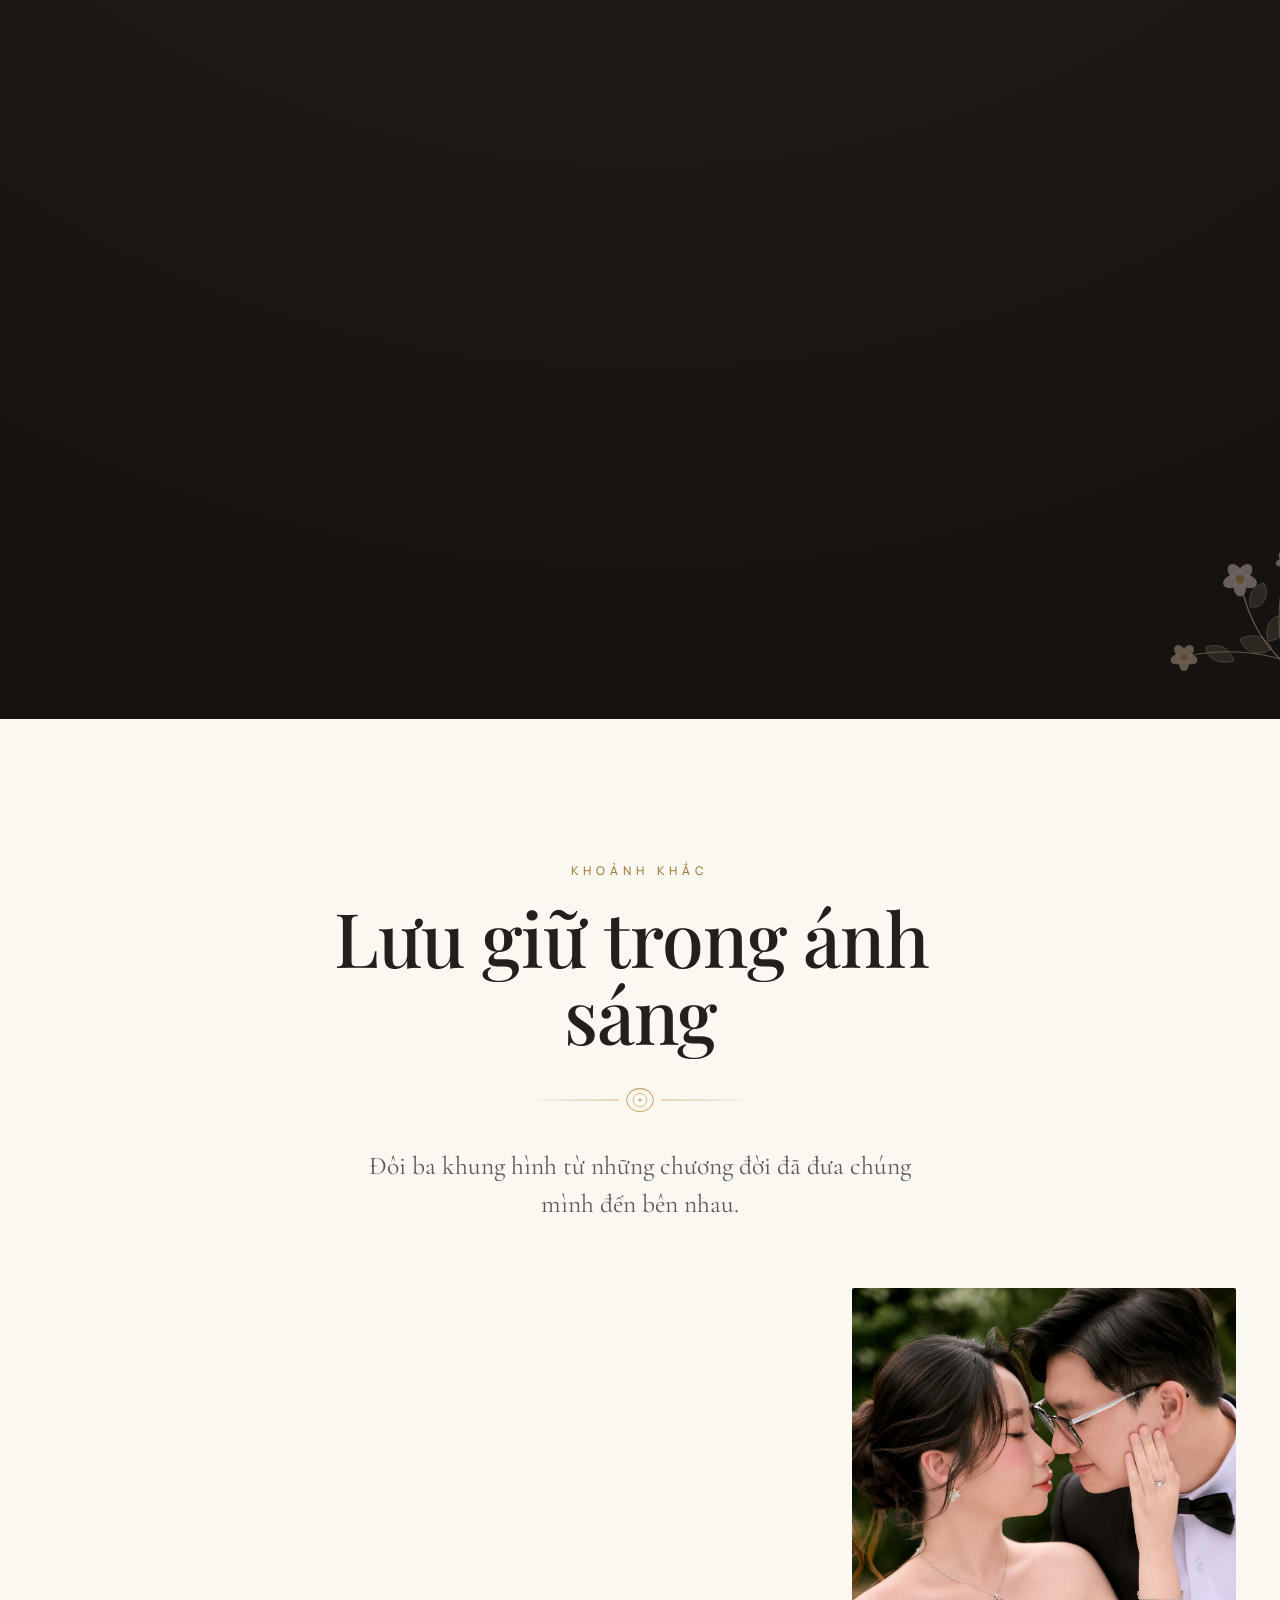
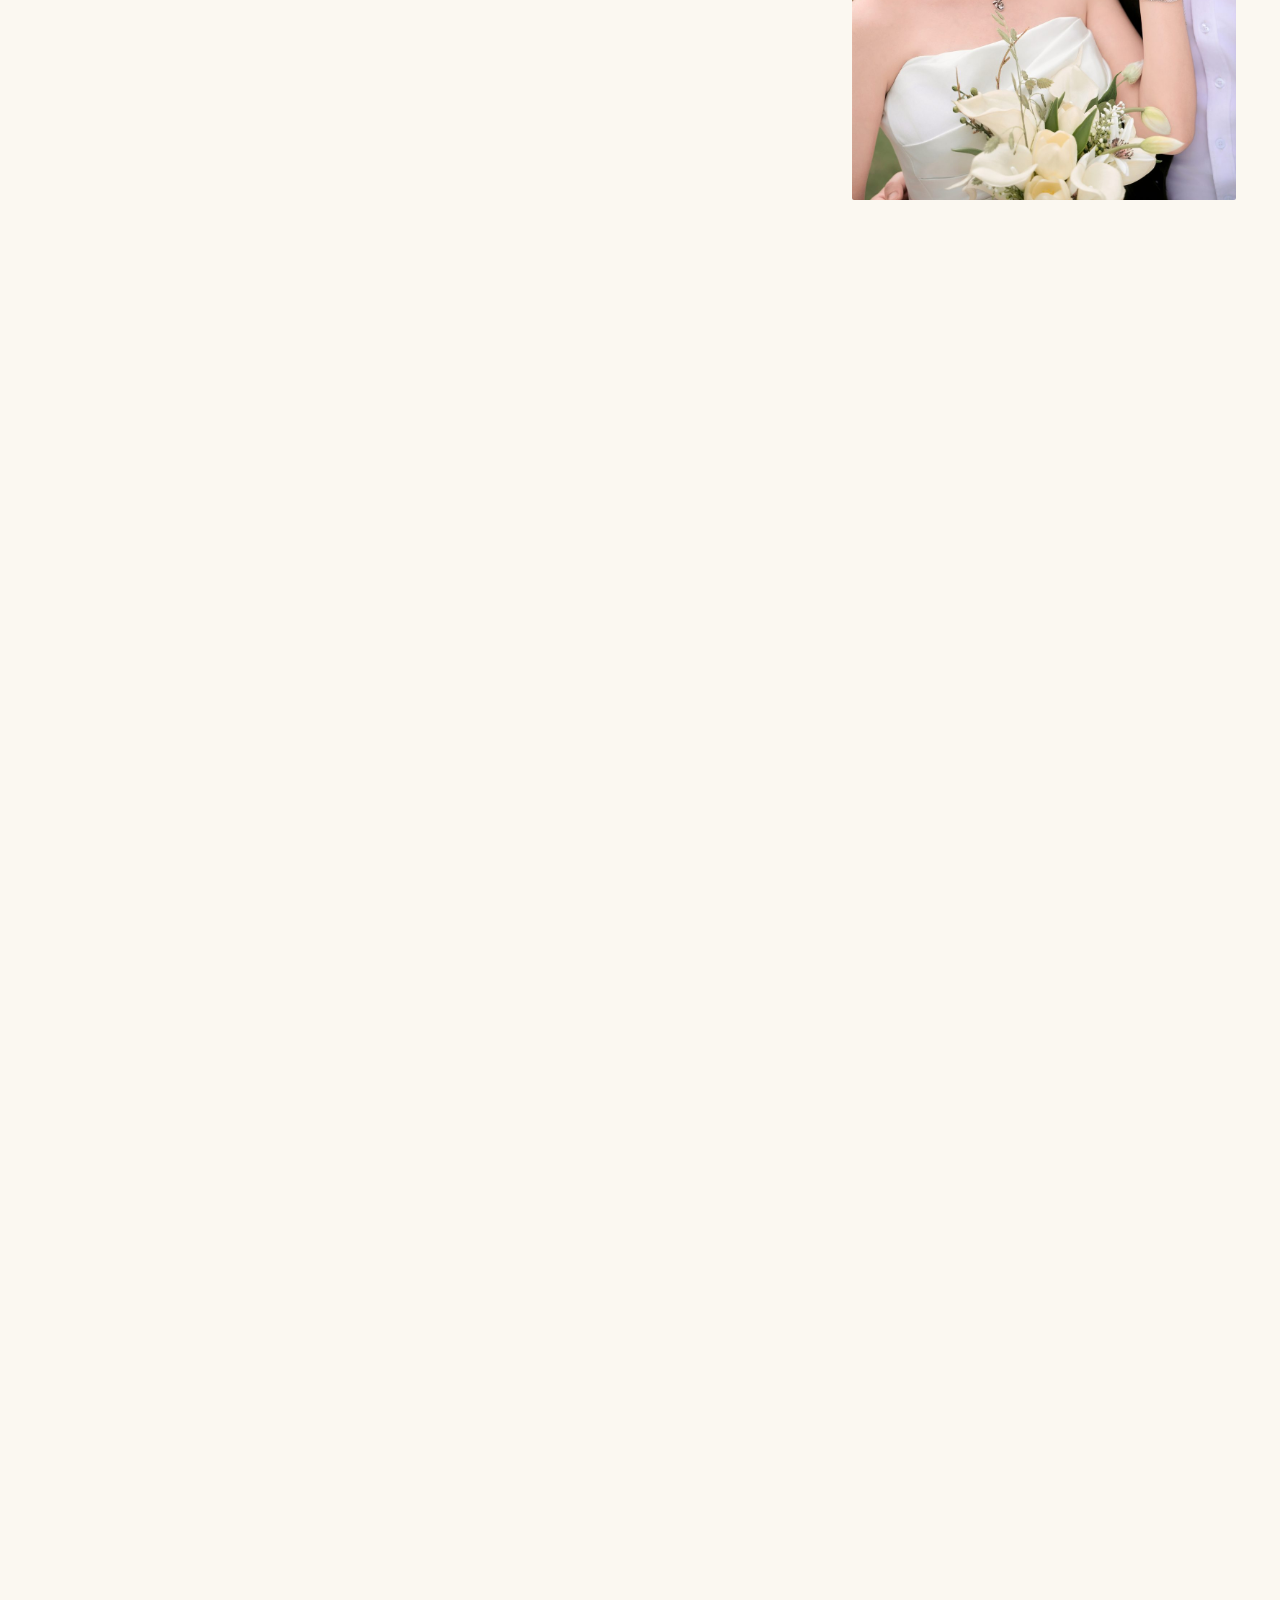
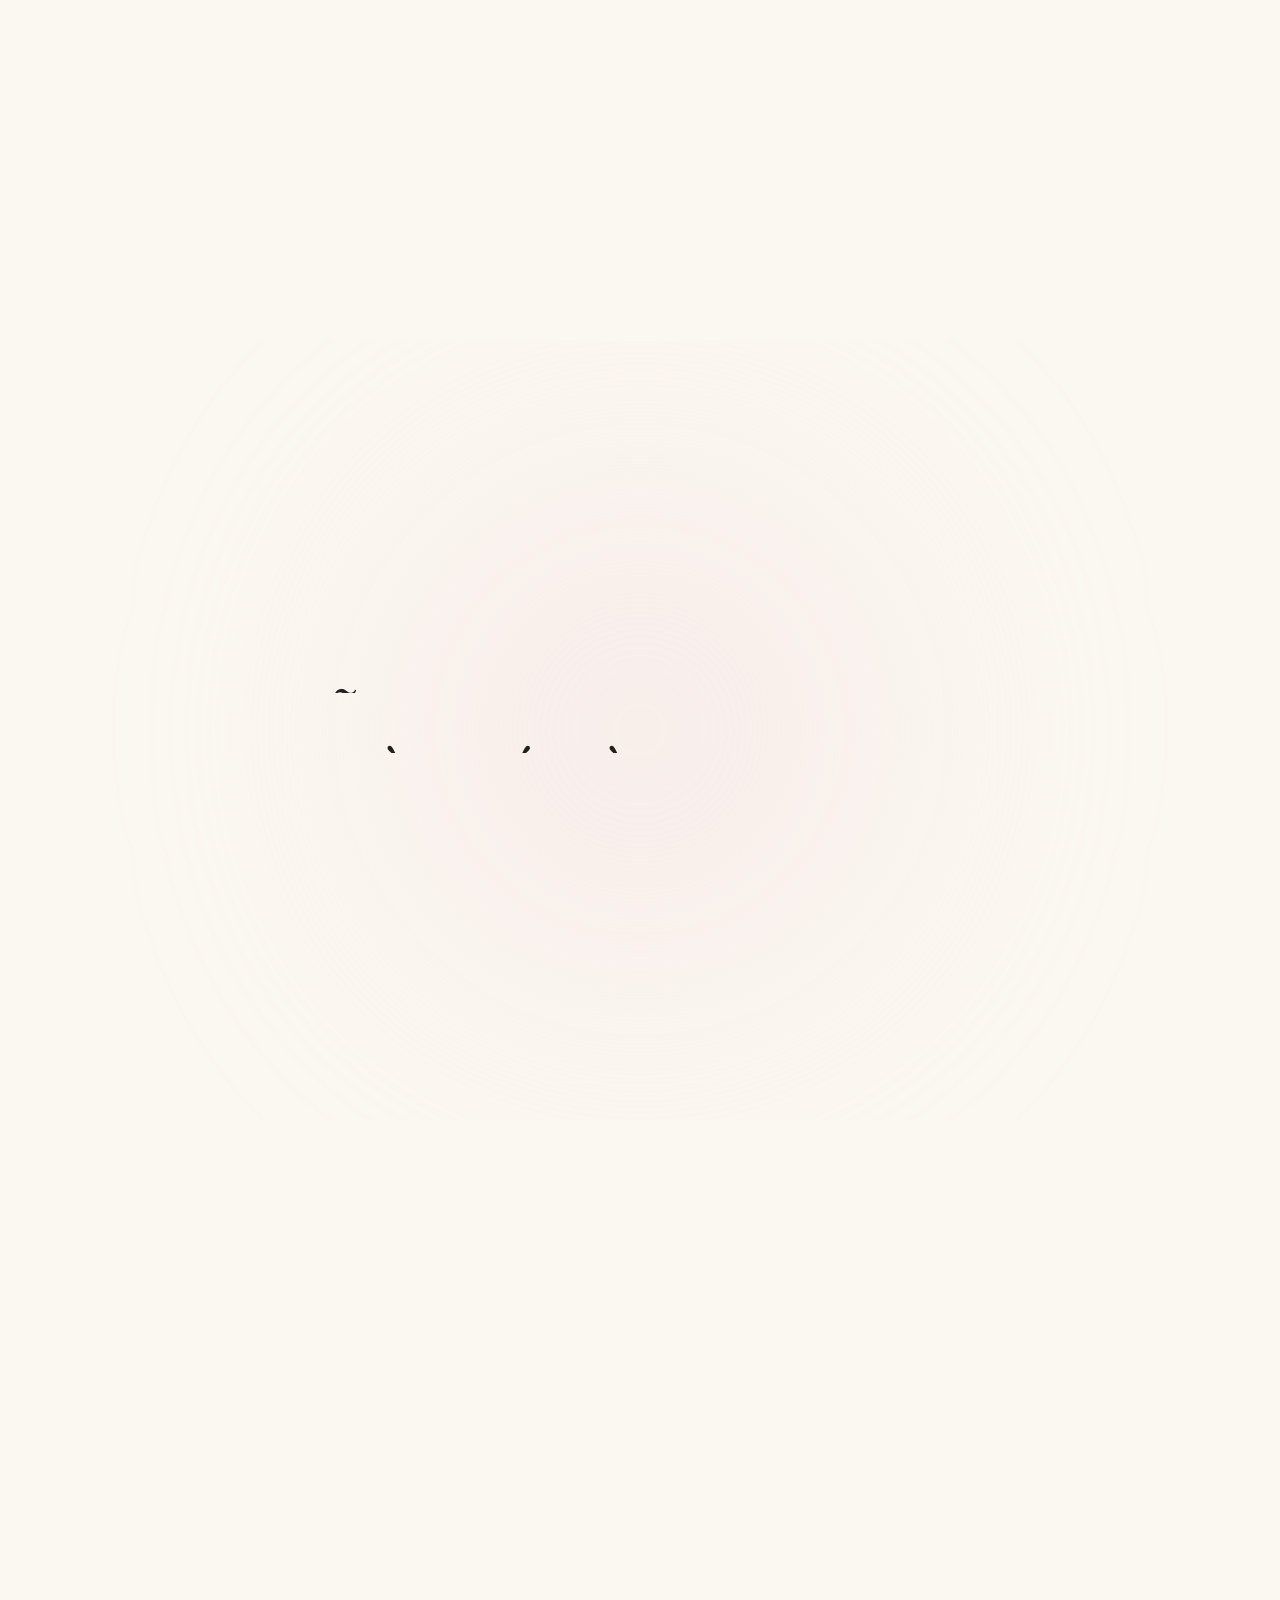
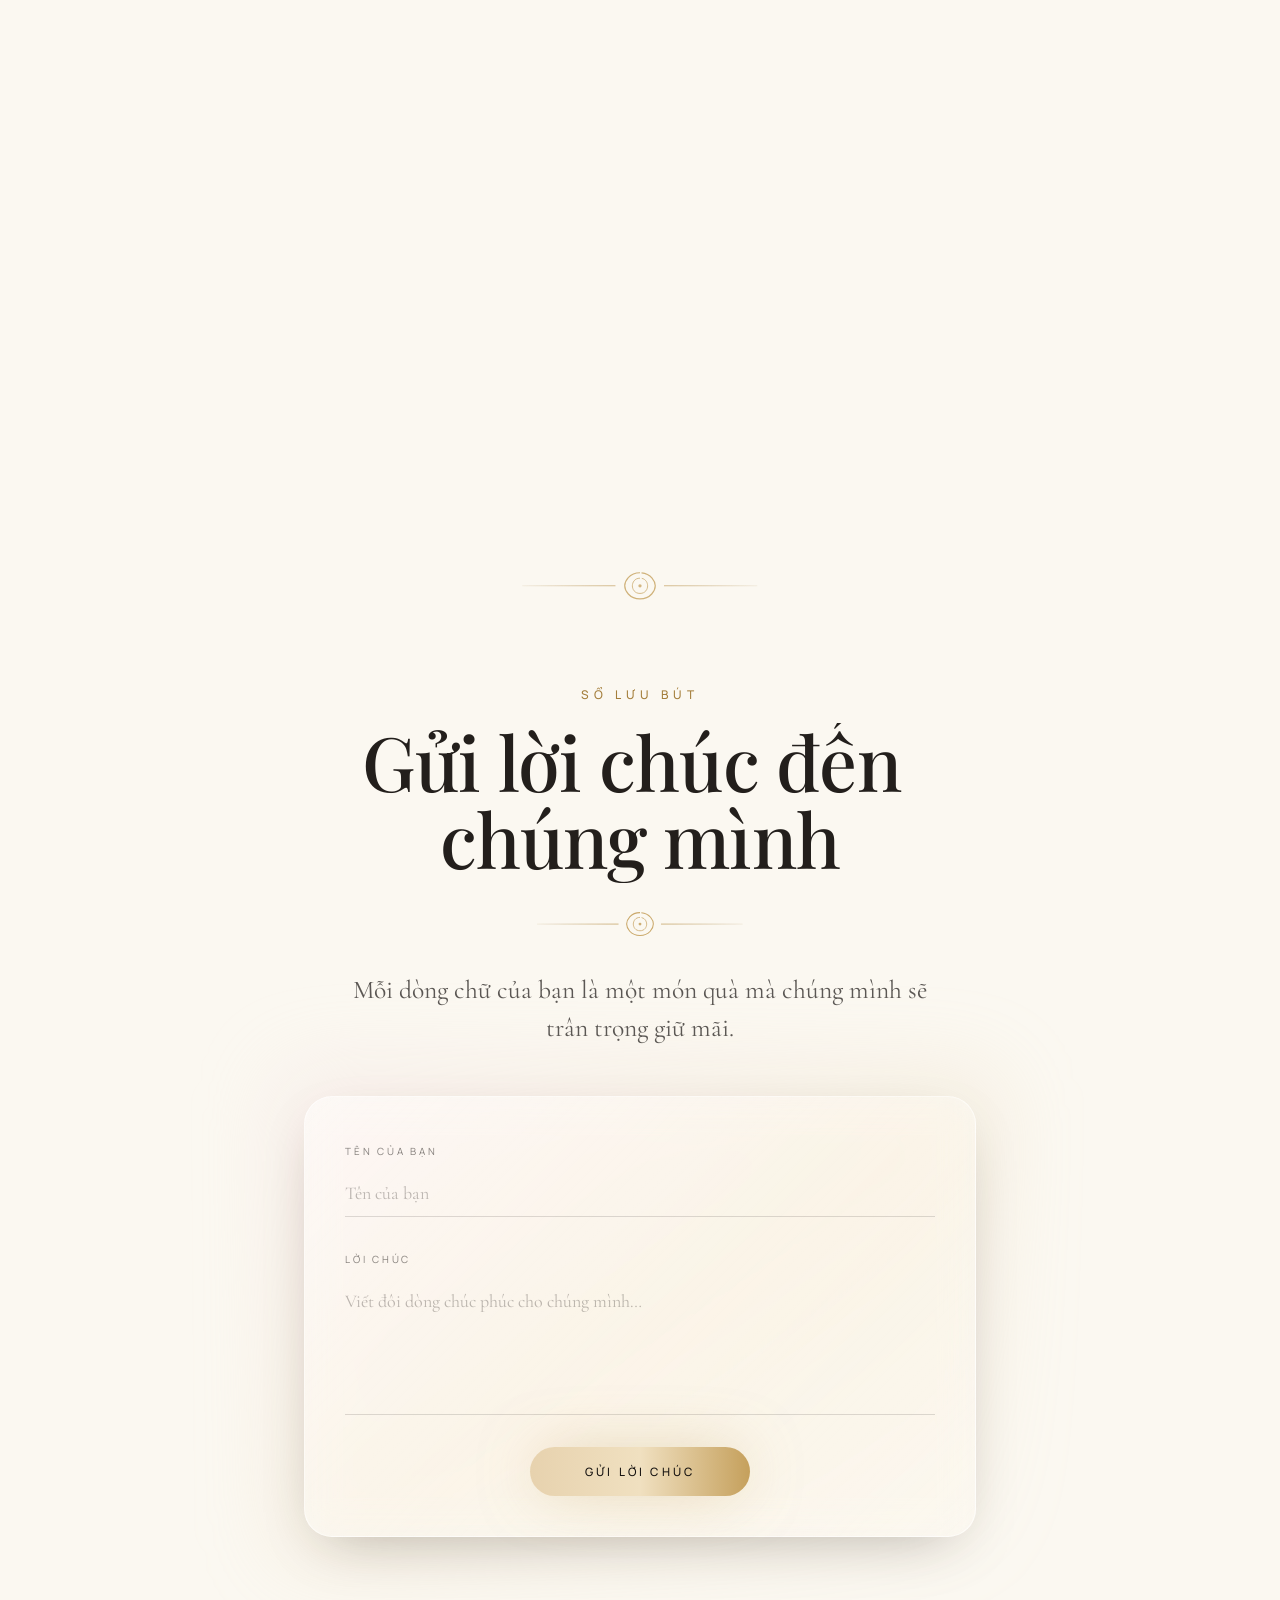
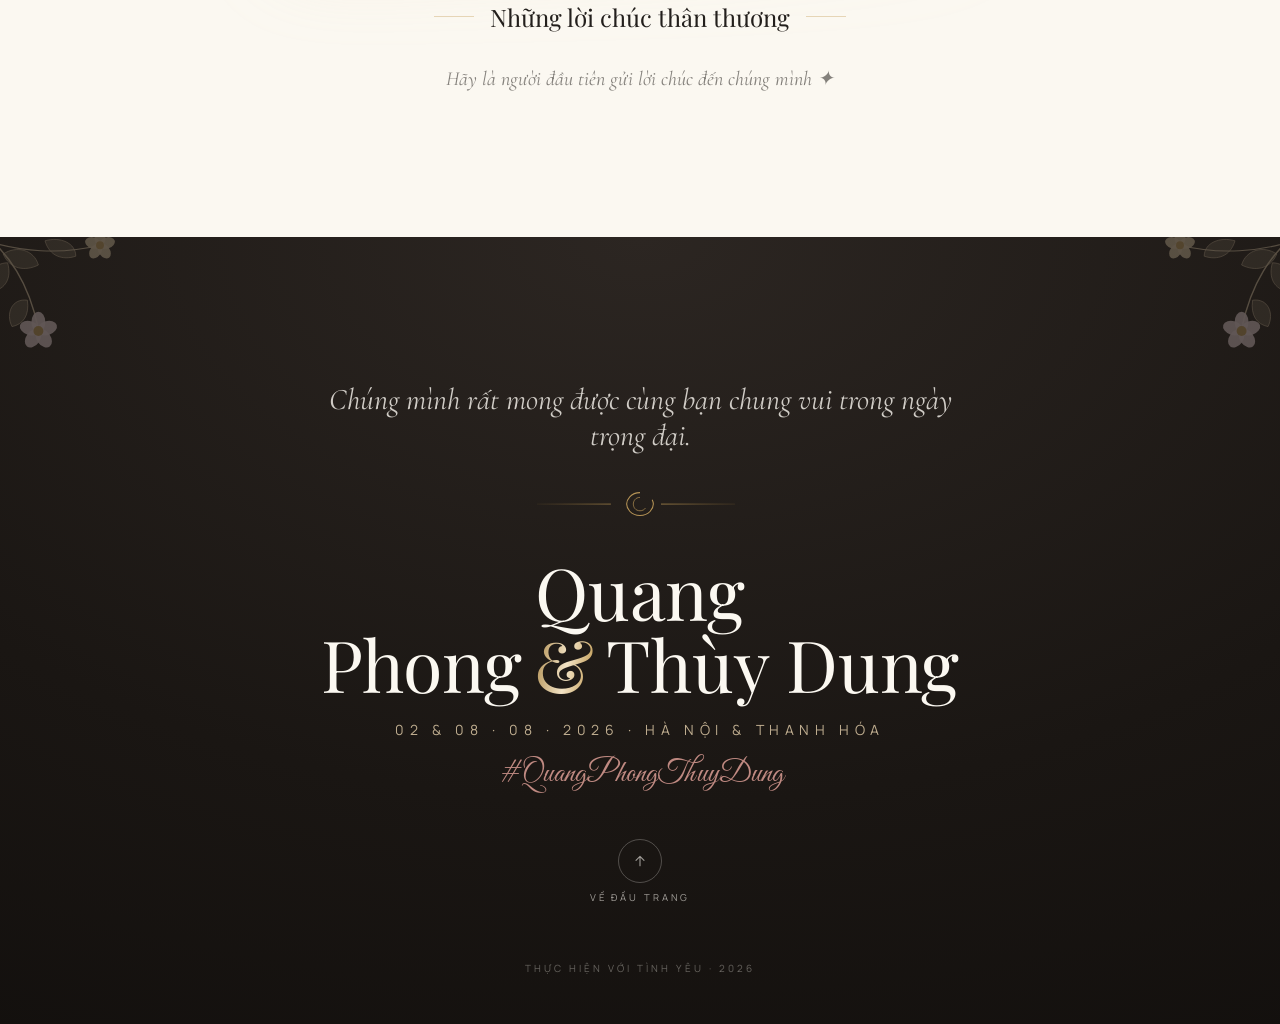
==== commit 77397b71: "Đổi giờ đón khách 02/08 từ 10:00 thành 10:30 - Mục 'Đón Khách' buổi tiệc nhà gái (02/08): 10:00 -> 1" ====
--- a/wedding/index.html
+++ b/wedding/index.html
@@ -24,7 +24,7 @@
       href="https://fonts.googleapis.com/css2?family=Playfair+Display:ital,wght@0,400;0,500;0,600;0,700;1,400;1,500&family=Cormorant+Garamond:ital,wght@0,300;0,400;0,500;0,600;1,300;1,400&family=Bodoni+Moda:ital,opsz,wght@0,6..96,400;0,6..96,500;1,6..96,400&family=Manrope:wght@300;400;500;600;700&family=Inter:wght@300;400;500;600&family=Great+Vibes&family=Dancing+Script:wght@400;500;600;700&display=swap"
       rel="stylesheet"
     />
-    <script type="module" crossorigin src="/wedding/assets/index-DVNh-ehN.js"></script>
+    <script type="module" crossorigin src="/wedding/assets/index-Cgt5yNxo.js"></script>
     <link rel="modulepreload" crossorigin href="/wedding/assets/motion-DZY5aCm1.js">
     <link rel="modulepreload" crossorigin href="/wedding/assets/smooth-DLBqpWjo.js">
     <link rel="stylesheet" crossorigin href="/wedding/assets/index-4JVVZ6YE.css">
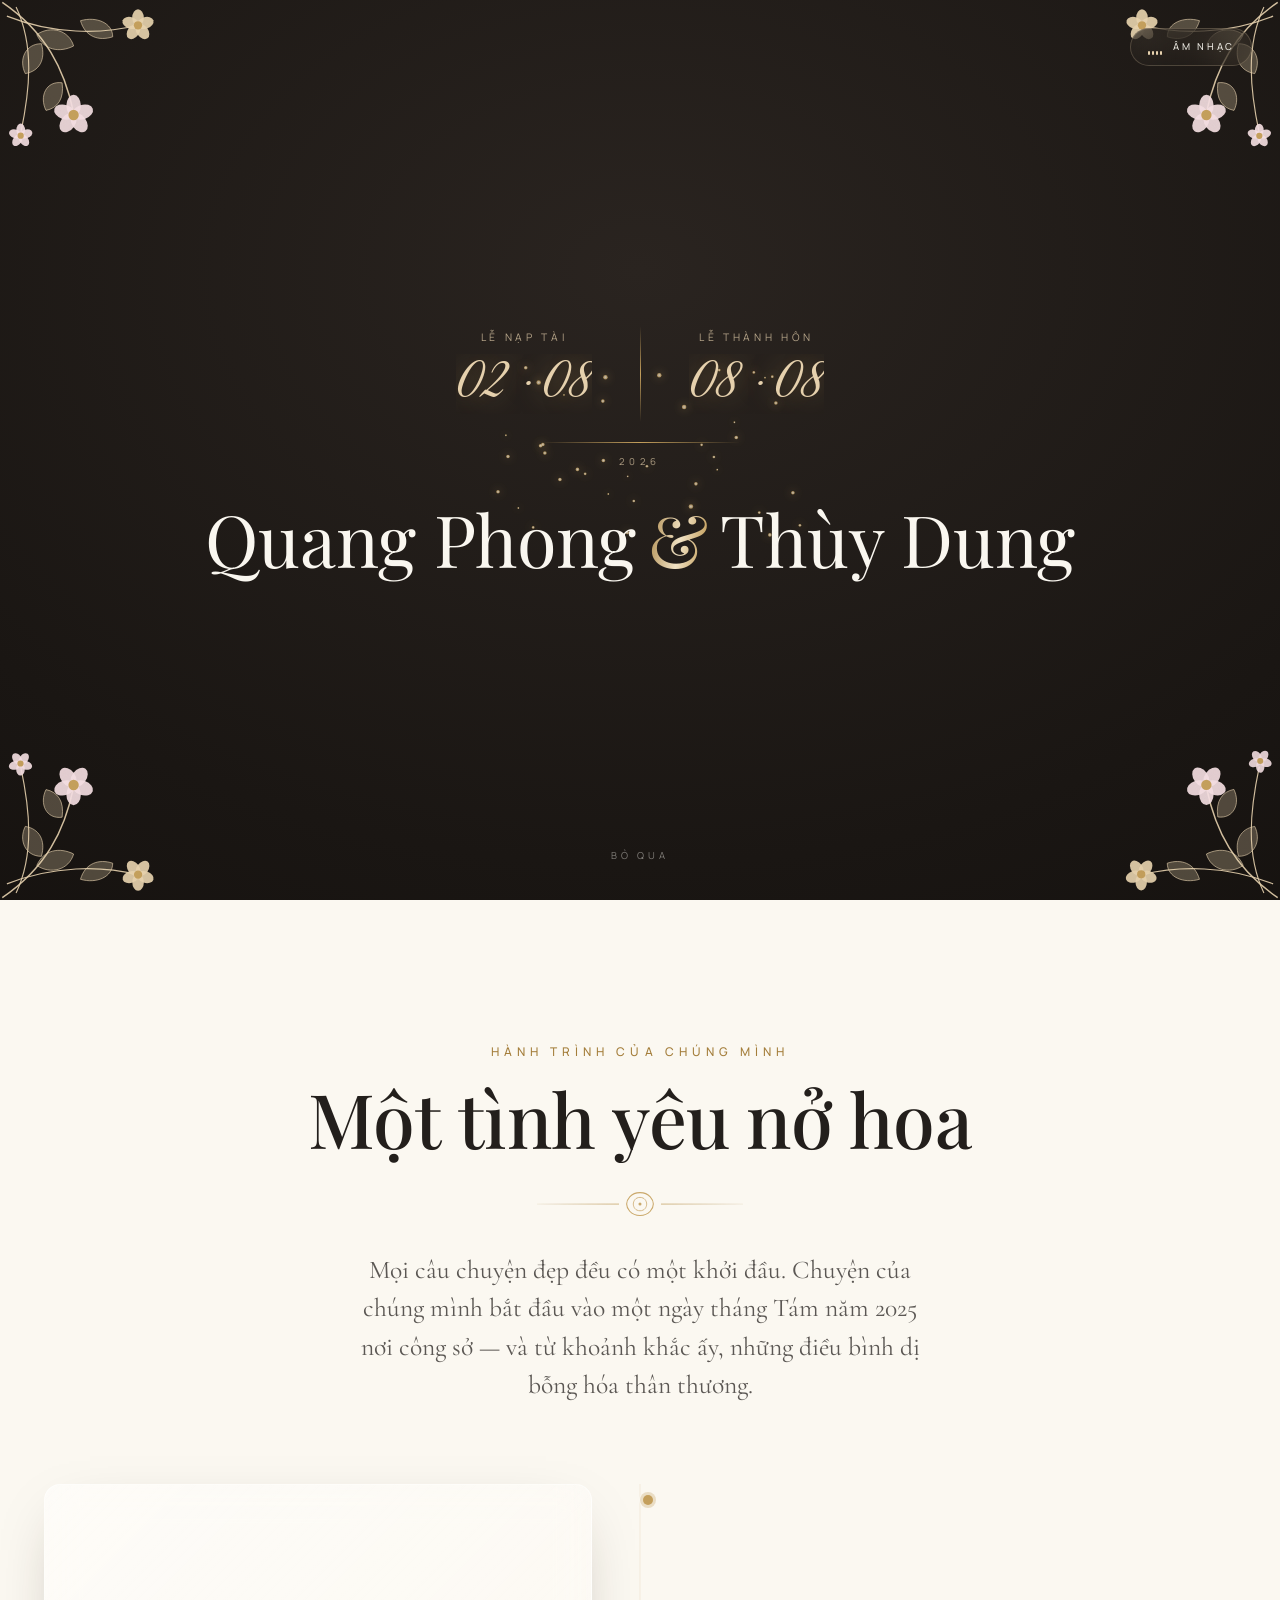
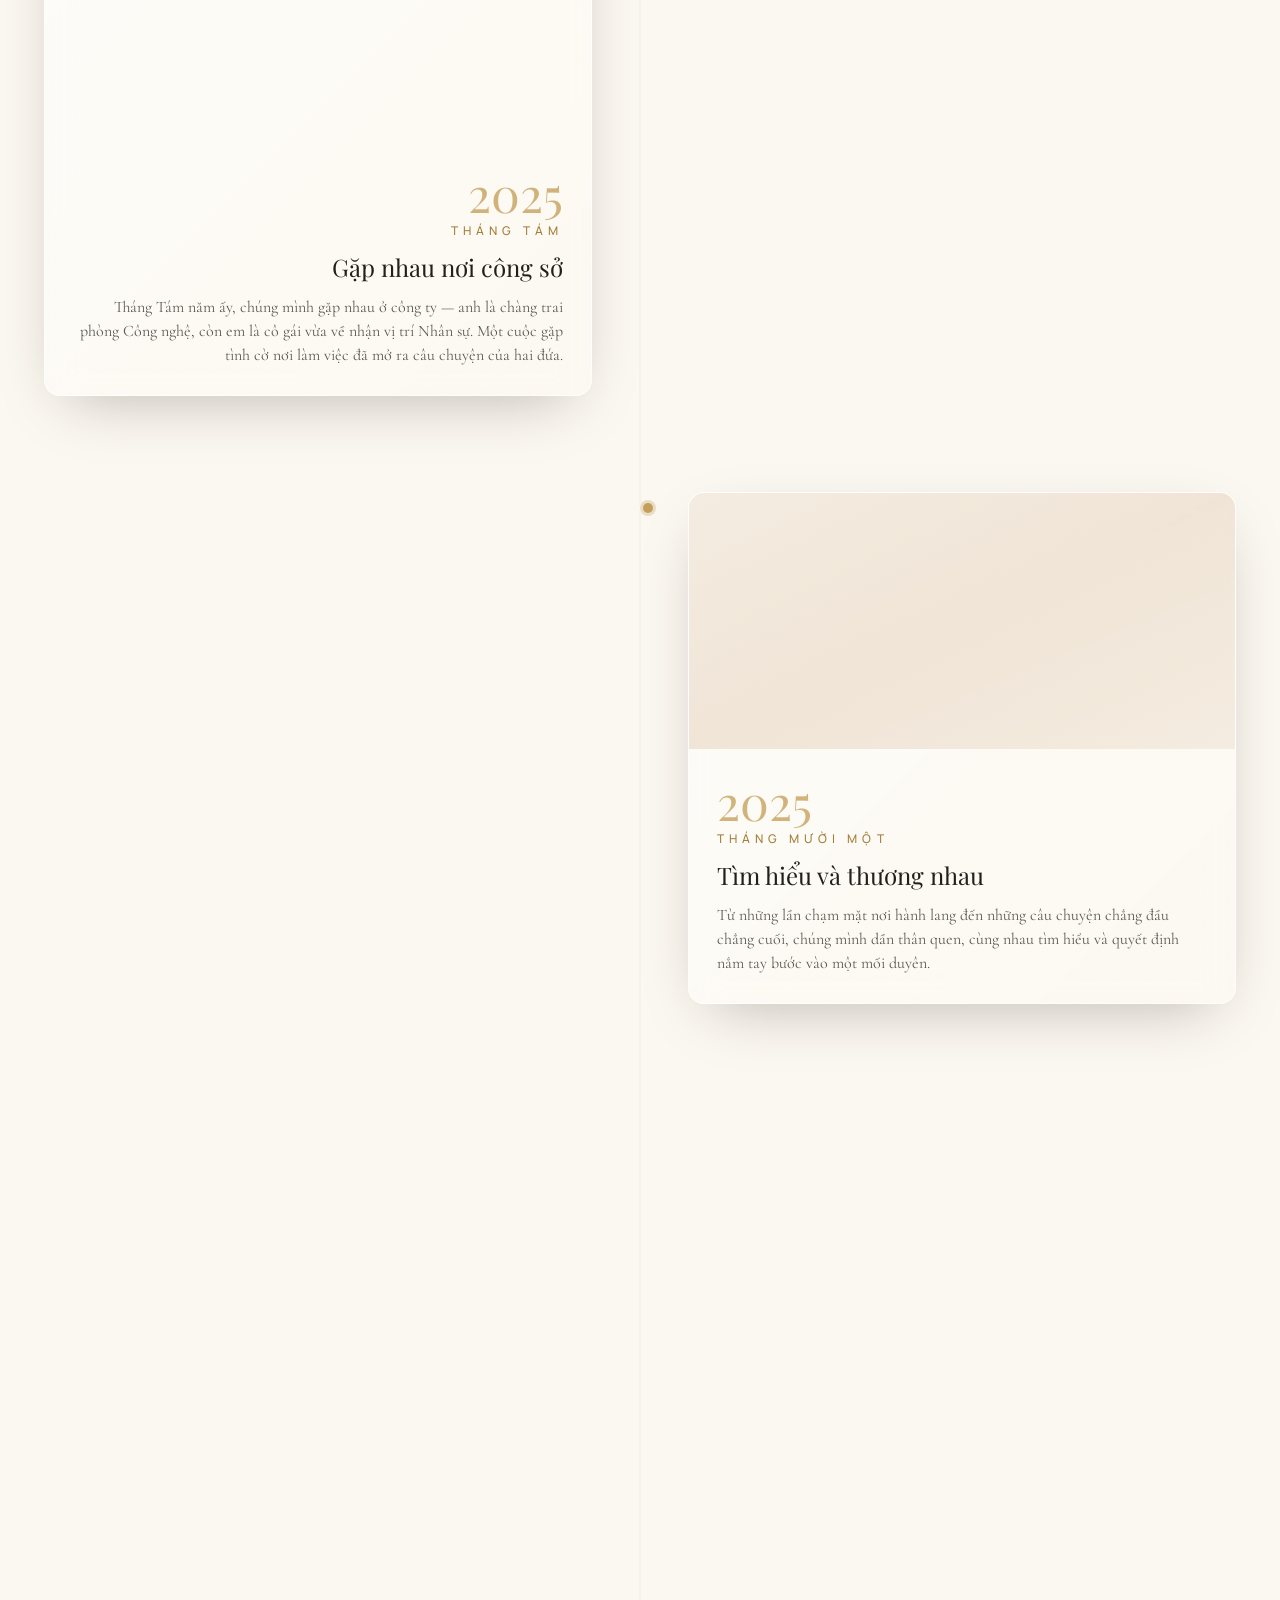
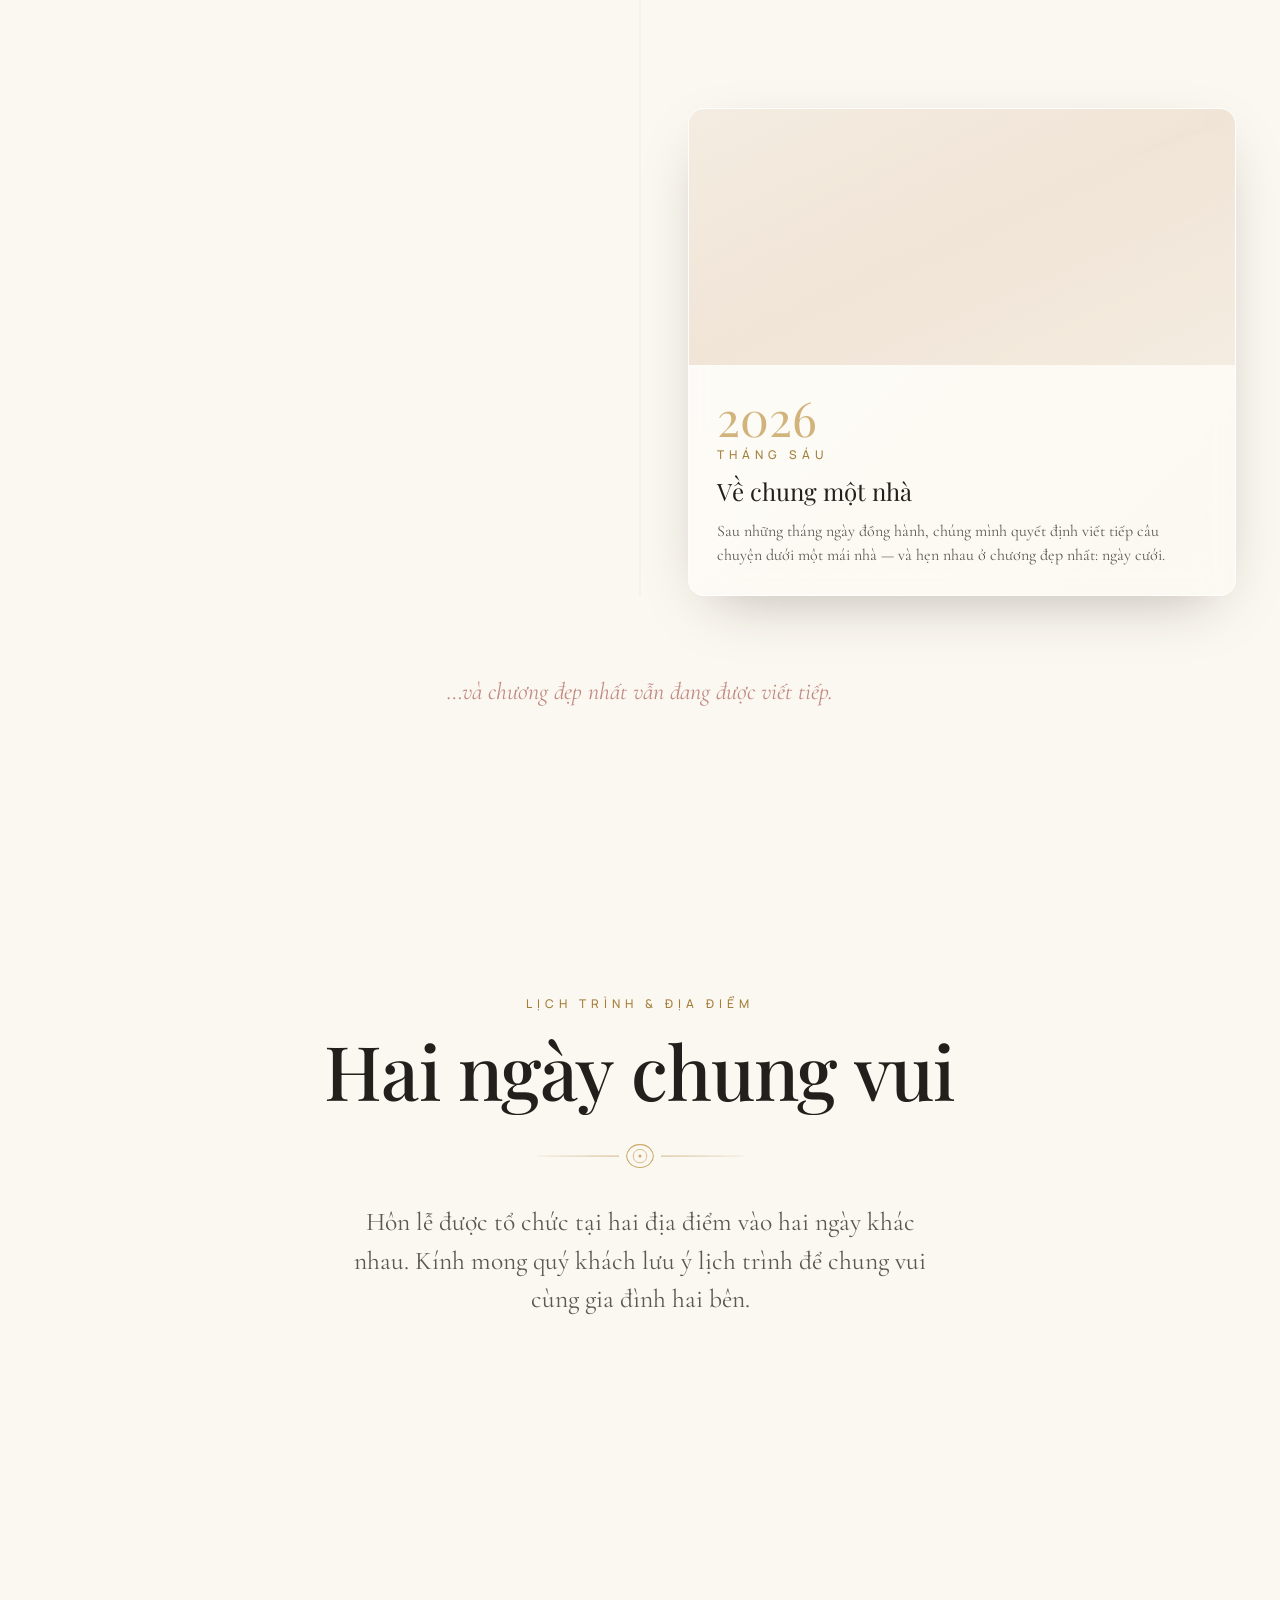
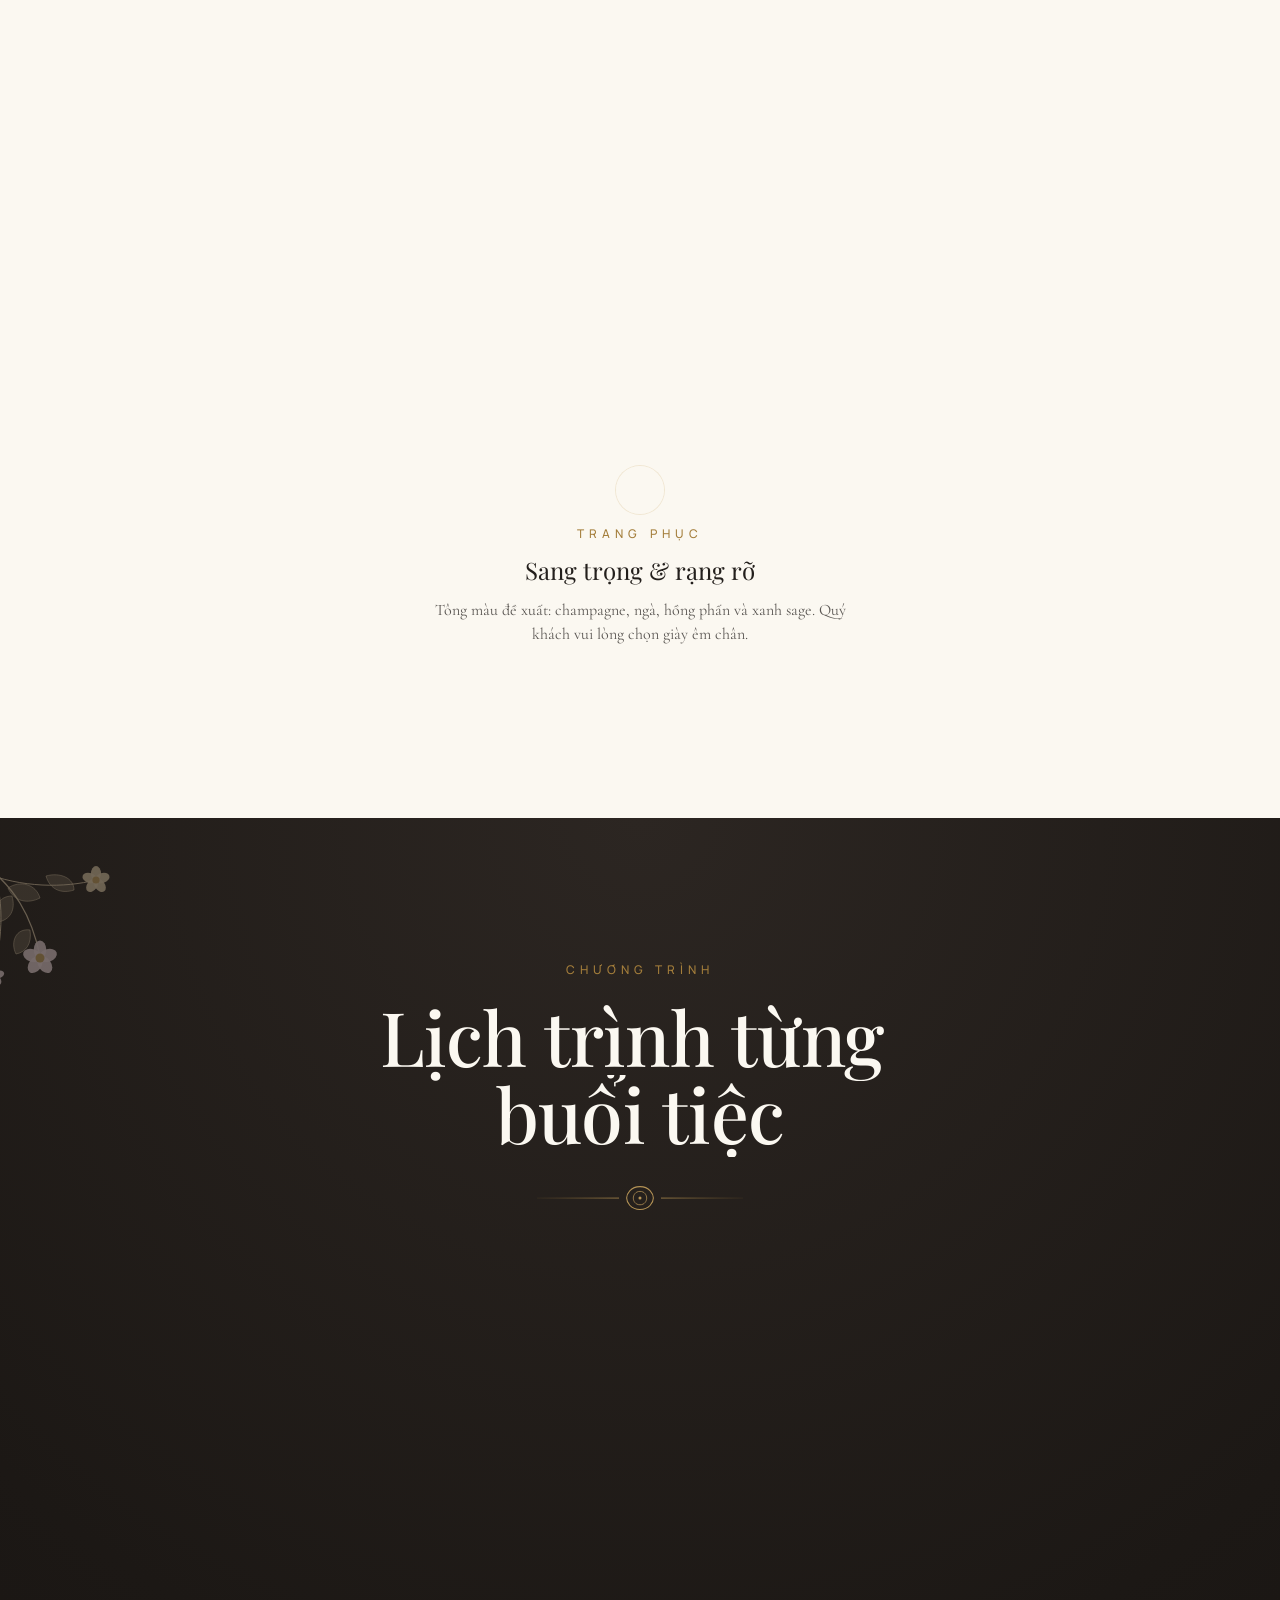
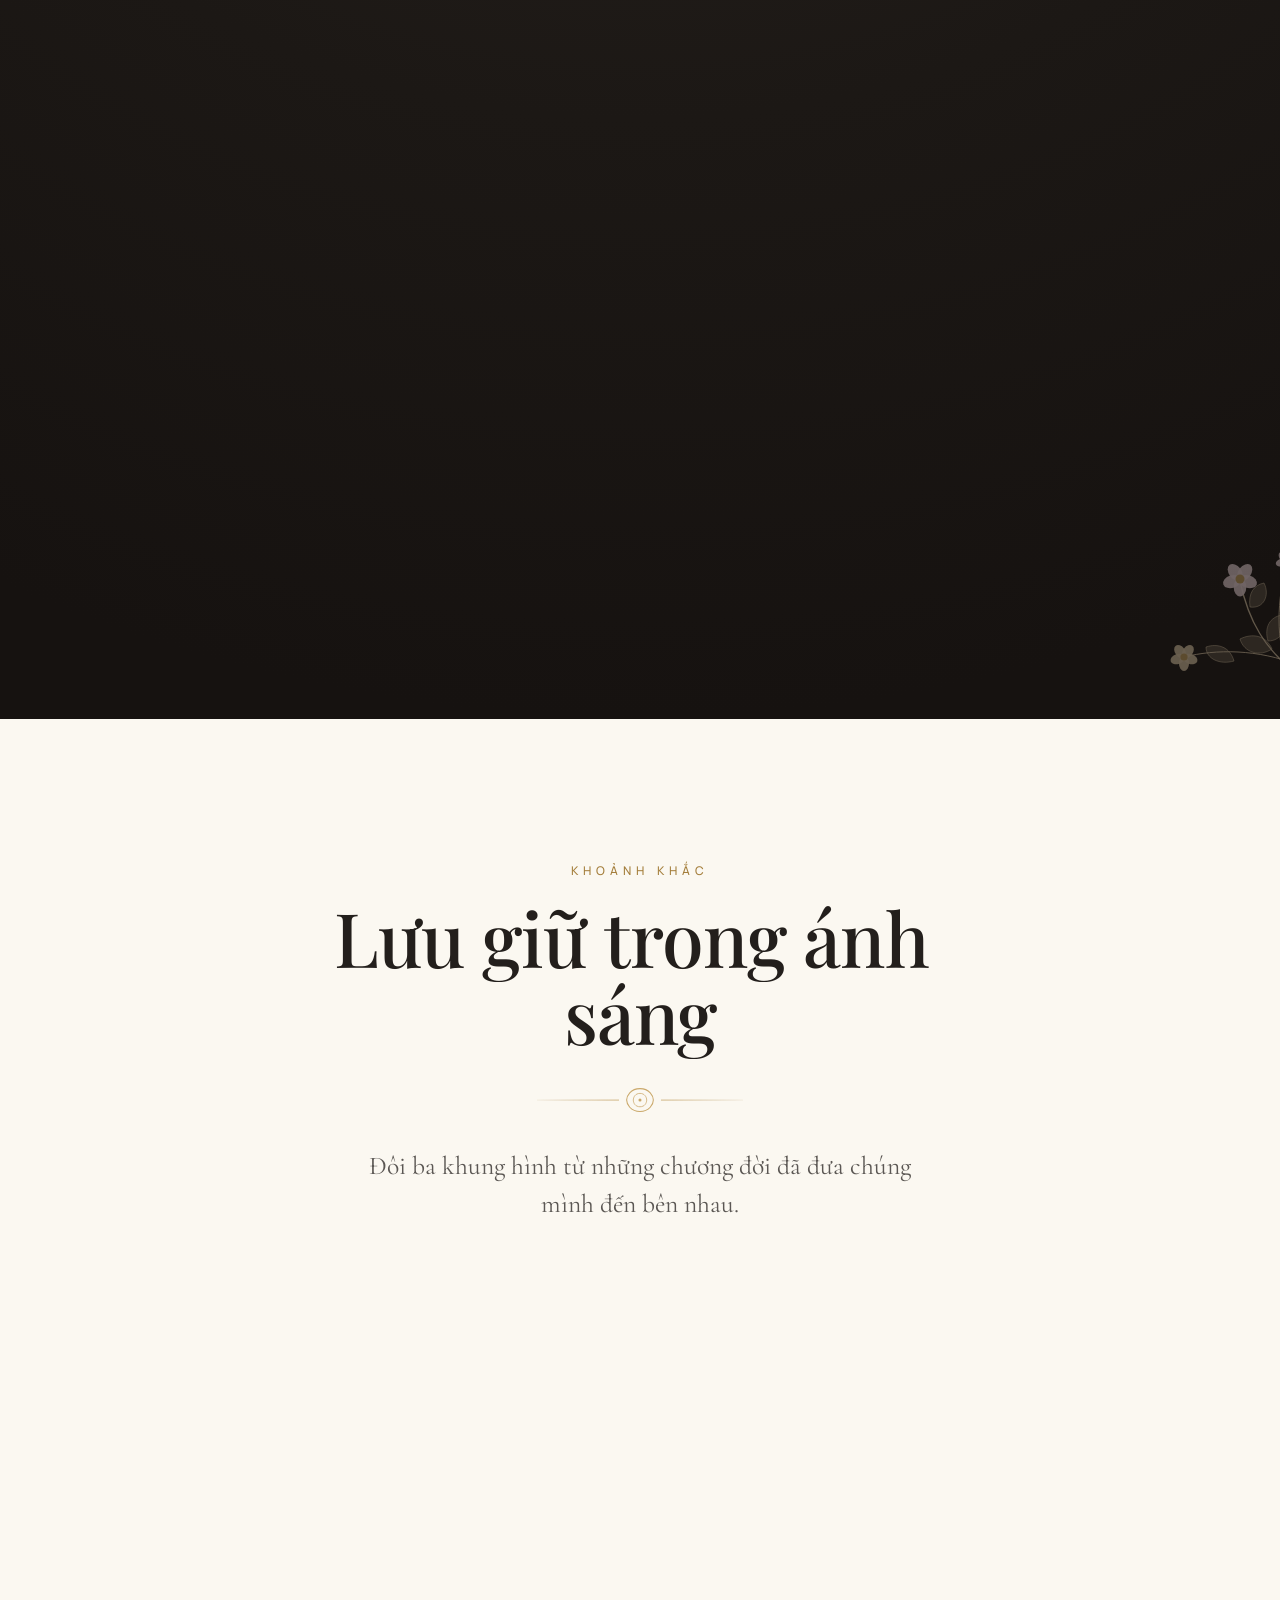
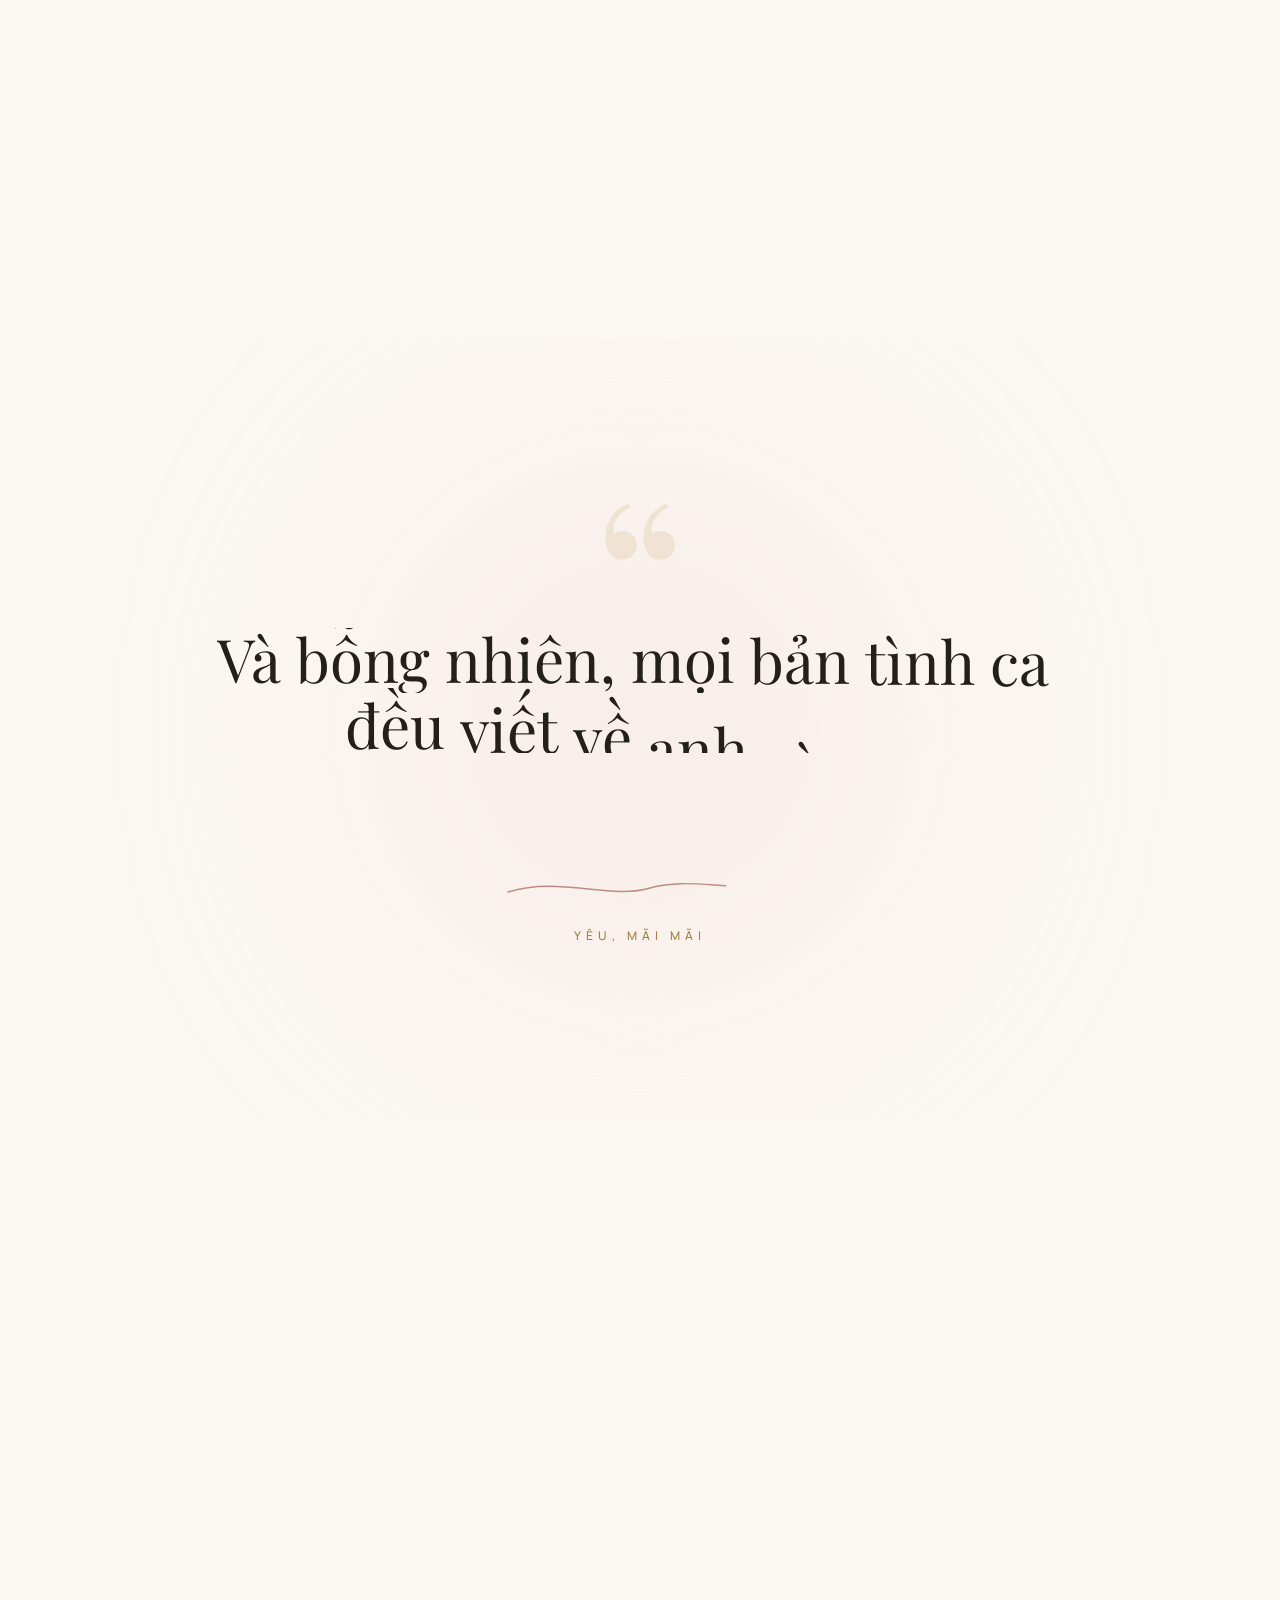
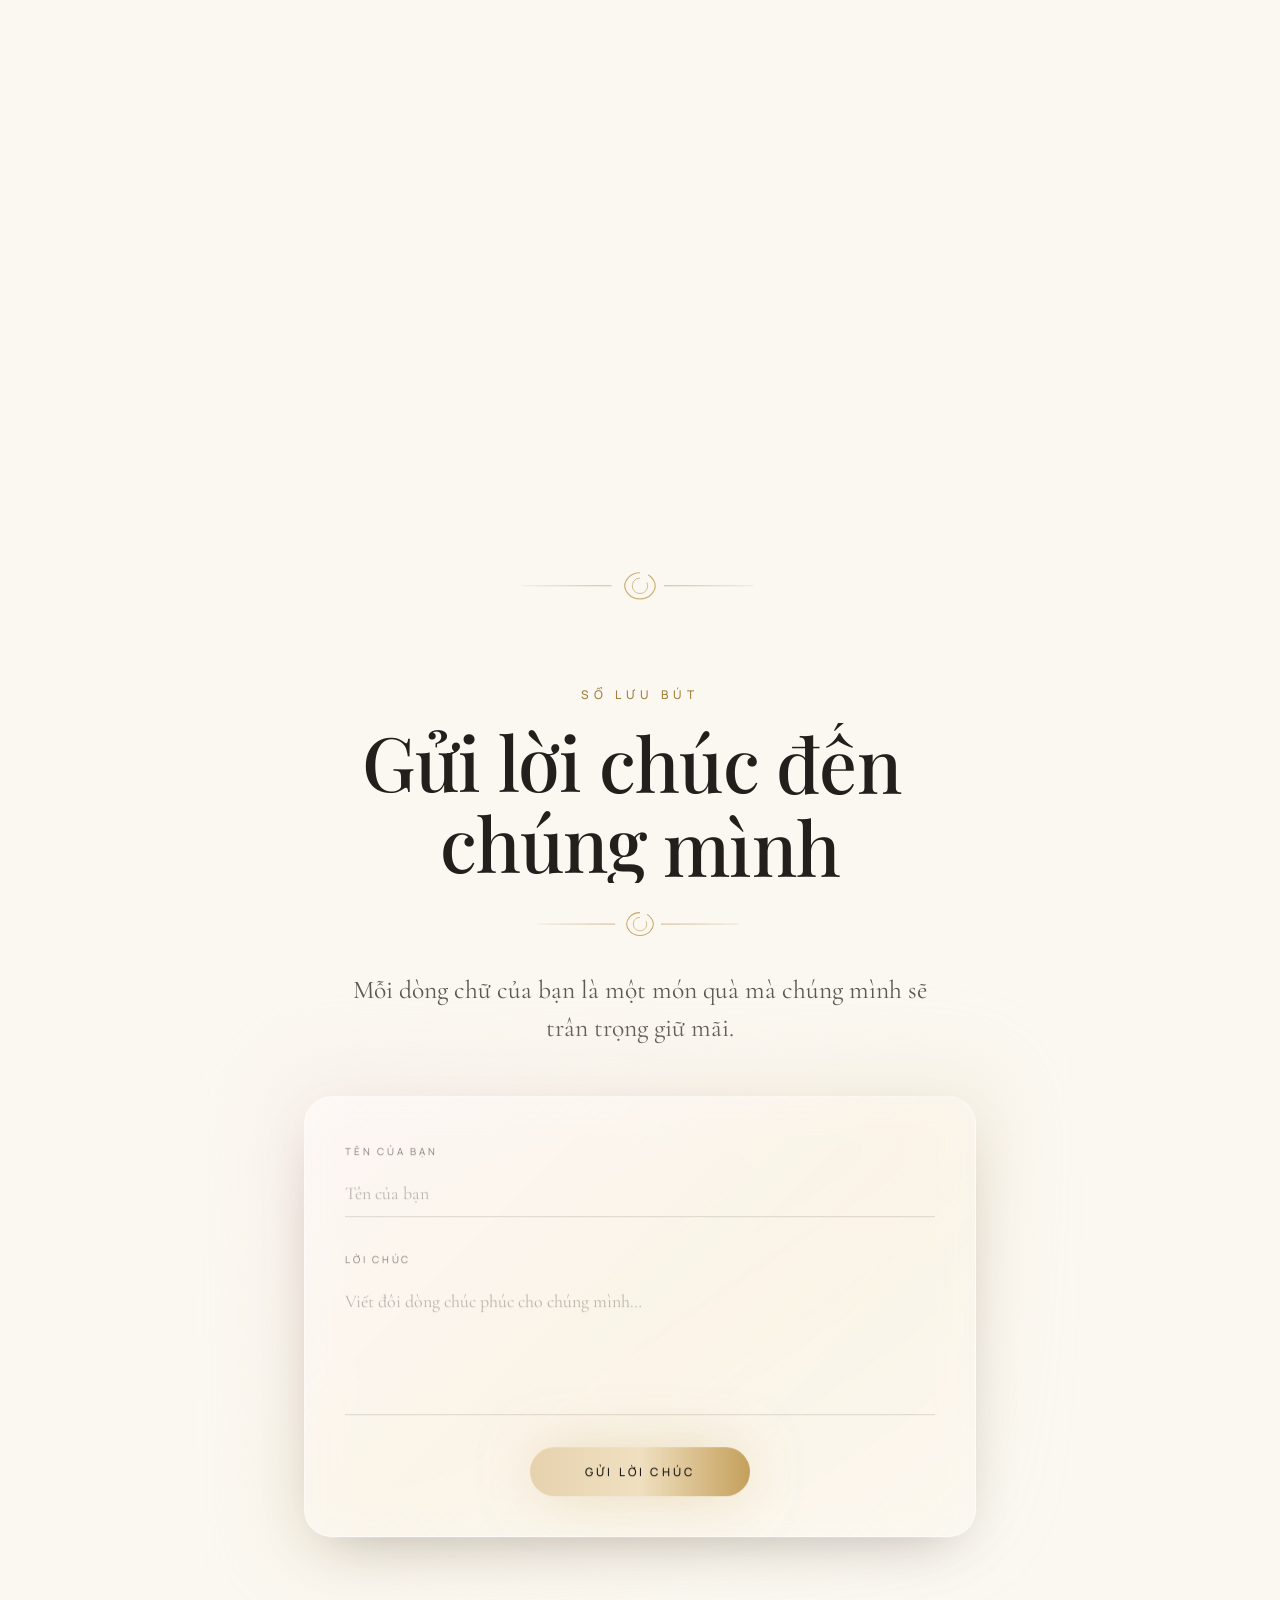
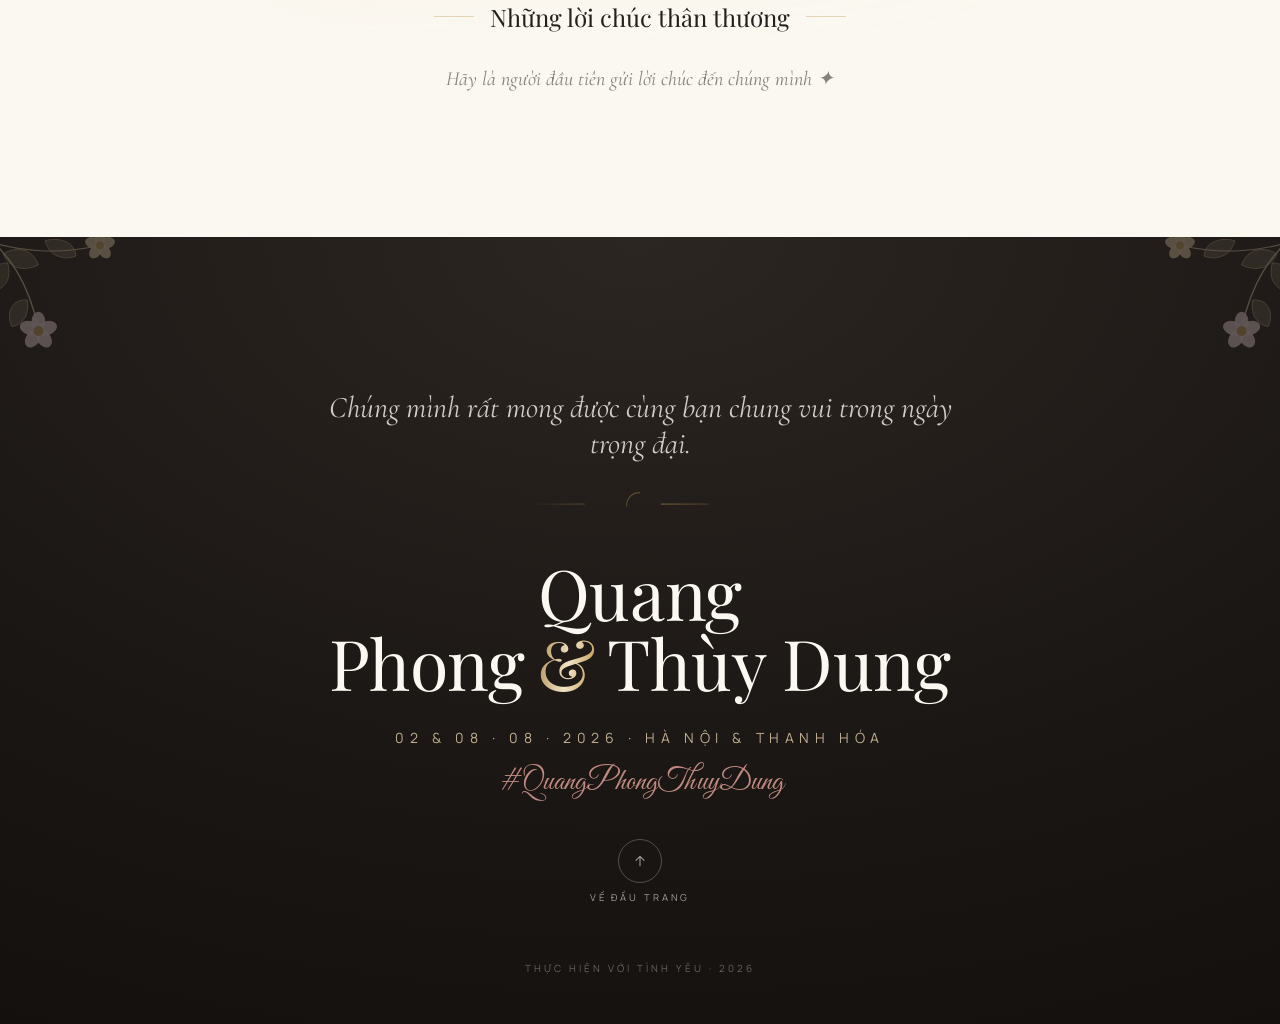
==== commit fe7c7a3a: "Khai Tiệc và Dùng Bữa (02/08) bắt đầu từ 11:00 - Tiệc nhà gái 02/08: Khai Tiệc 11:30 -> 11:00; Dùng " ====
--- a/wedding/index.html
+++ b/wedding/index.html
@@ -24,7 +24,7 @@
       href="https://fonts.googleapis.com/css2?family=Playfair+Display:ital,wght@0,400;0,500;0,600;0,700;1,400;1,500&family=Cormorant+Garamond:ital,wght@0,300;0,400;0,500;0,600;1,300;1,400&family=Bodoni+Moda:ital,opsz,wght@0,6..96,400;0,6..96,500;1,6..96,400&family=Manrope:wght@300;400;500;600;700&family=Inter:wght@300;400;500;600&family=Great+Vibes&family=Dancing+Script:wght@400;500;600;700&display=swap"
       rel="stylesheet"
     />
-    <script type="module" crossorigin src="/wedding/assets/index-Cgt5yNxo.js"></script>
+    <script type="module" crossorigin src="/wedding/assets/index-CabDVCOm.js"></script>
     <link rel="modulepreload" crossorigin href="/wedding/assets/motion-DZY5aCm1.js">
     <link rel="modulepreload" crossorigin href="/wedding/assets/smooth-DLBqpWjo.js">
     <link rel="stylesheet" crossorigin href="/wedding/assets/index-4JVVZ6YE.css">
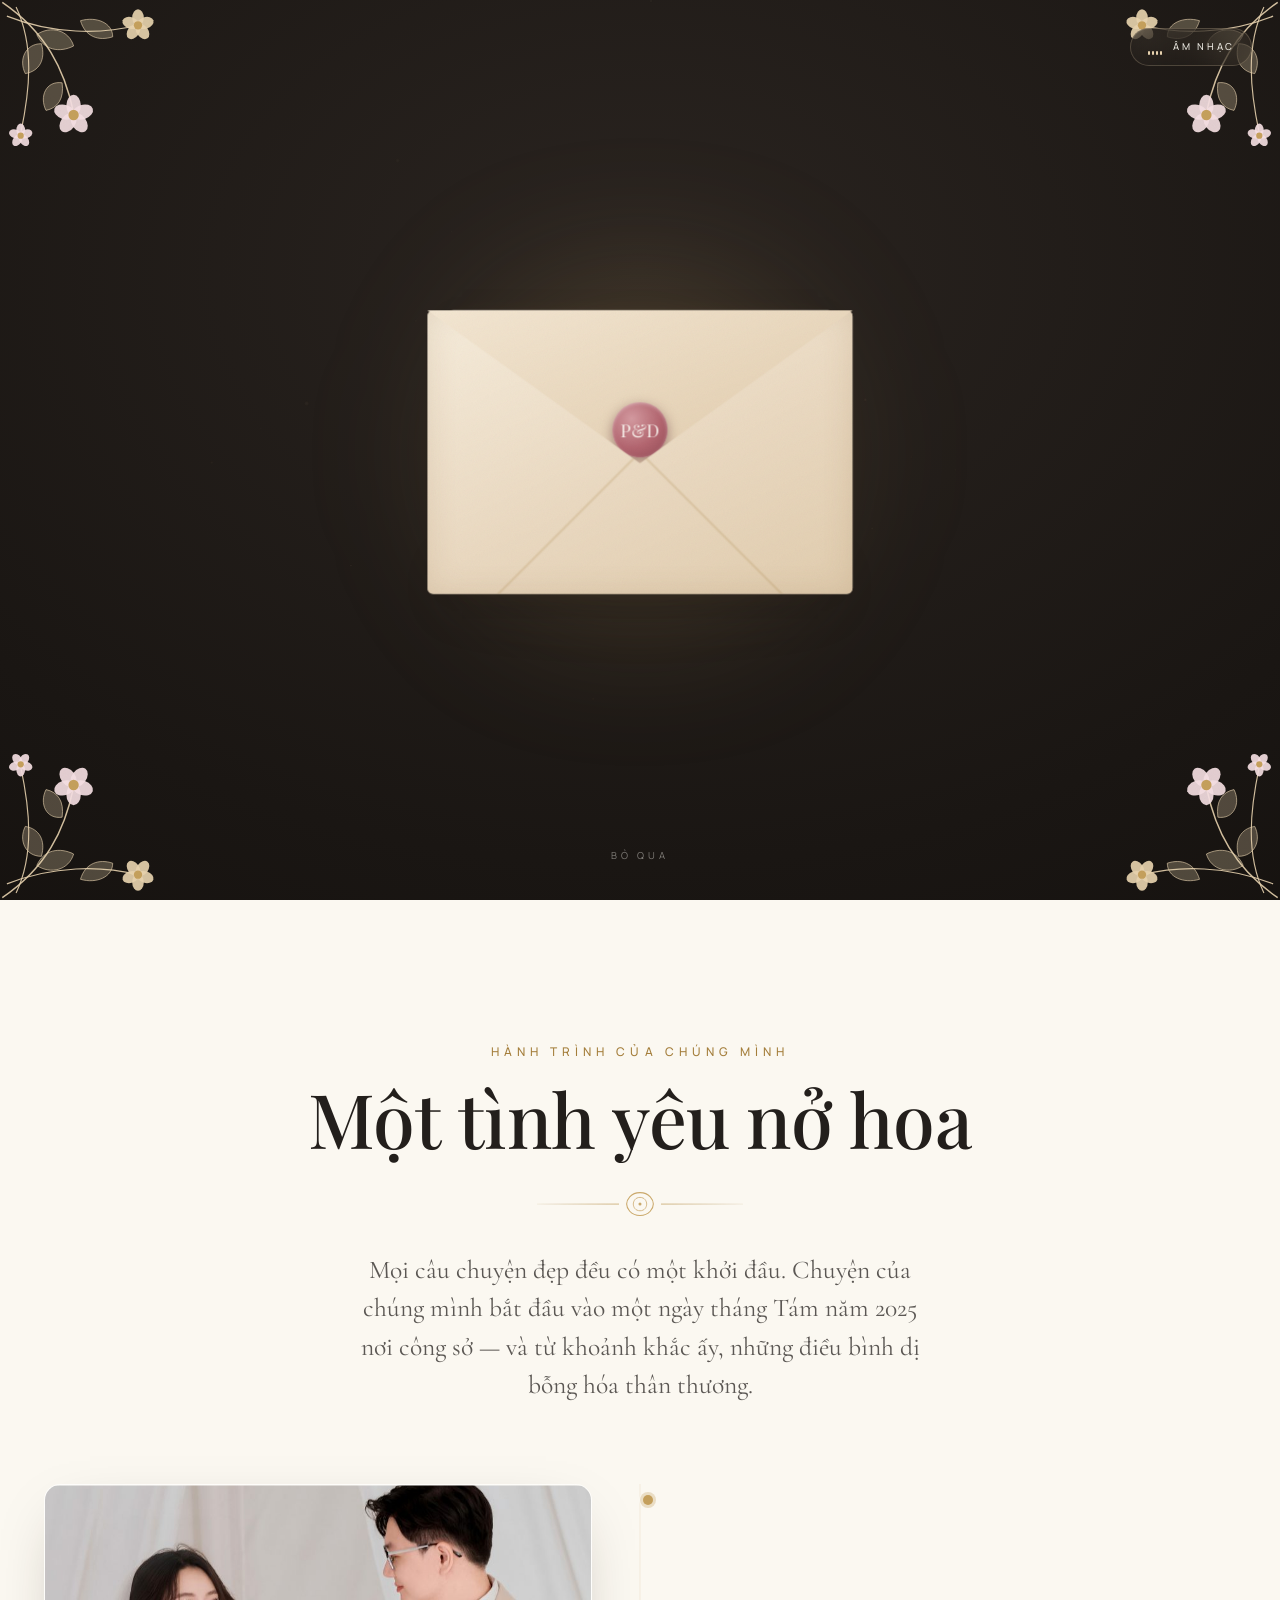
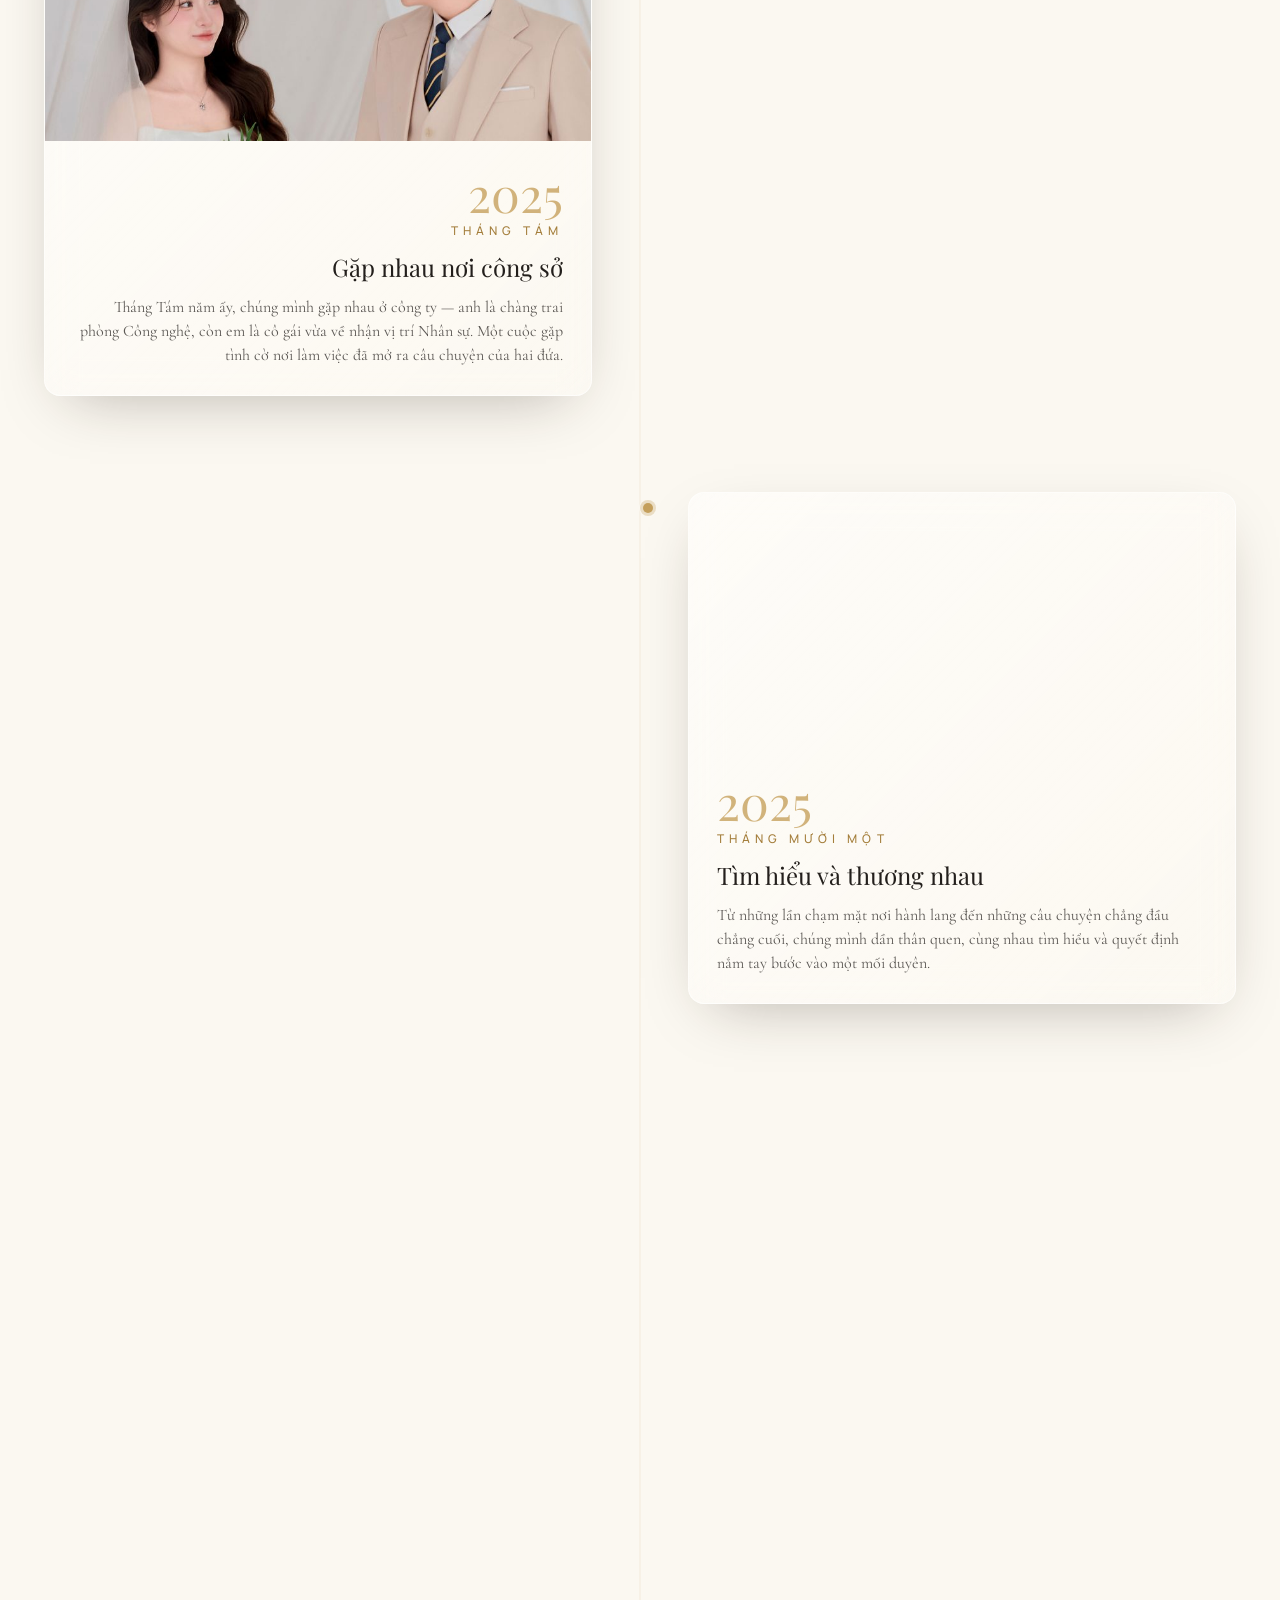
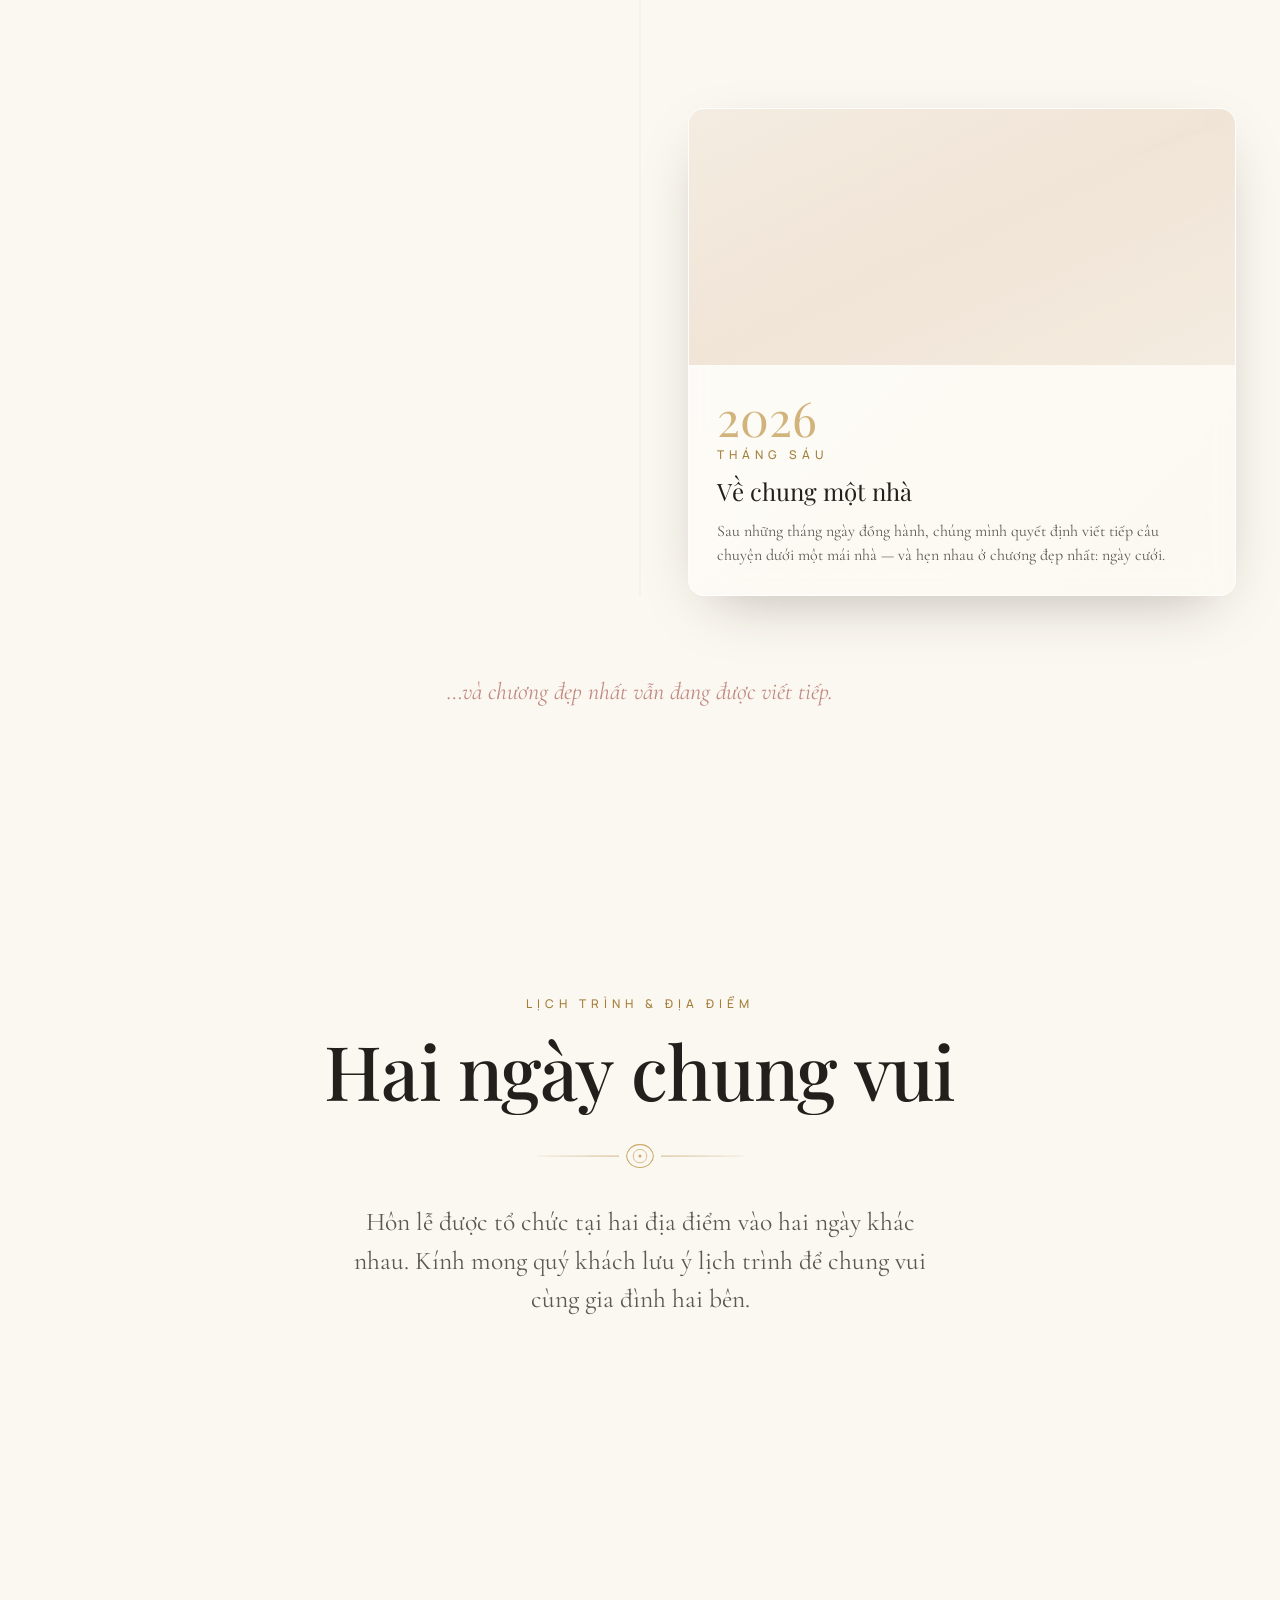
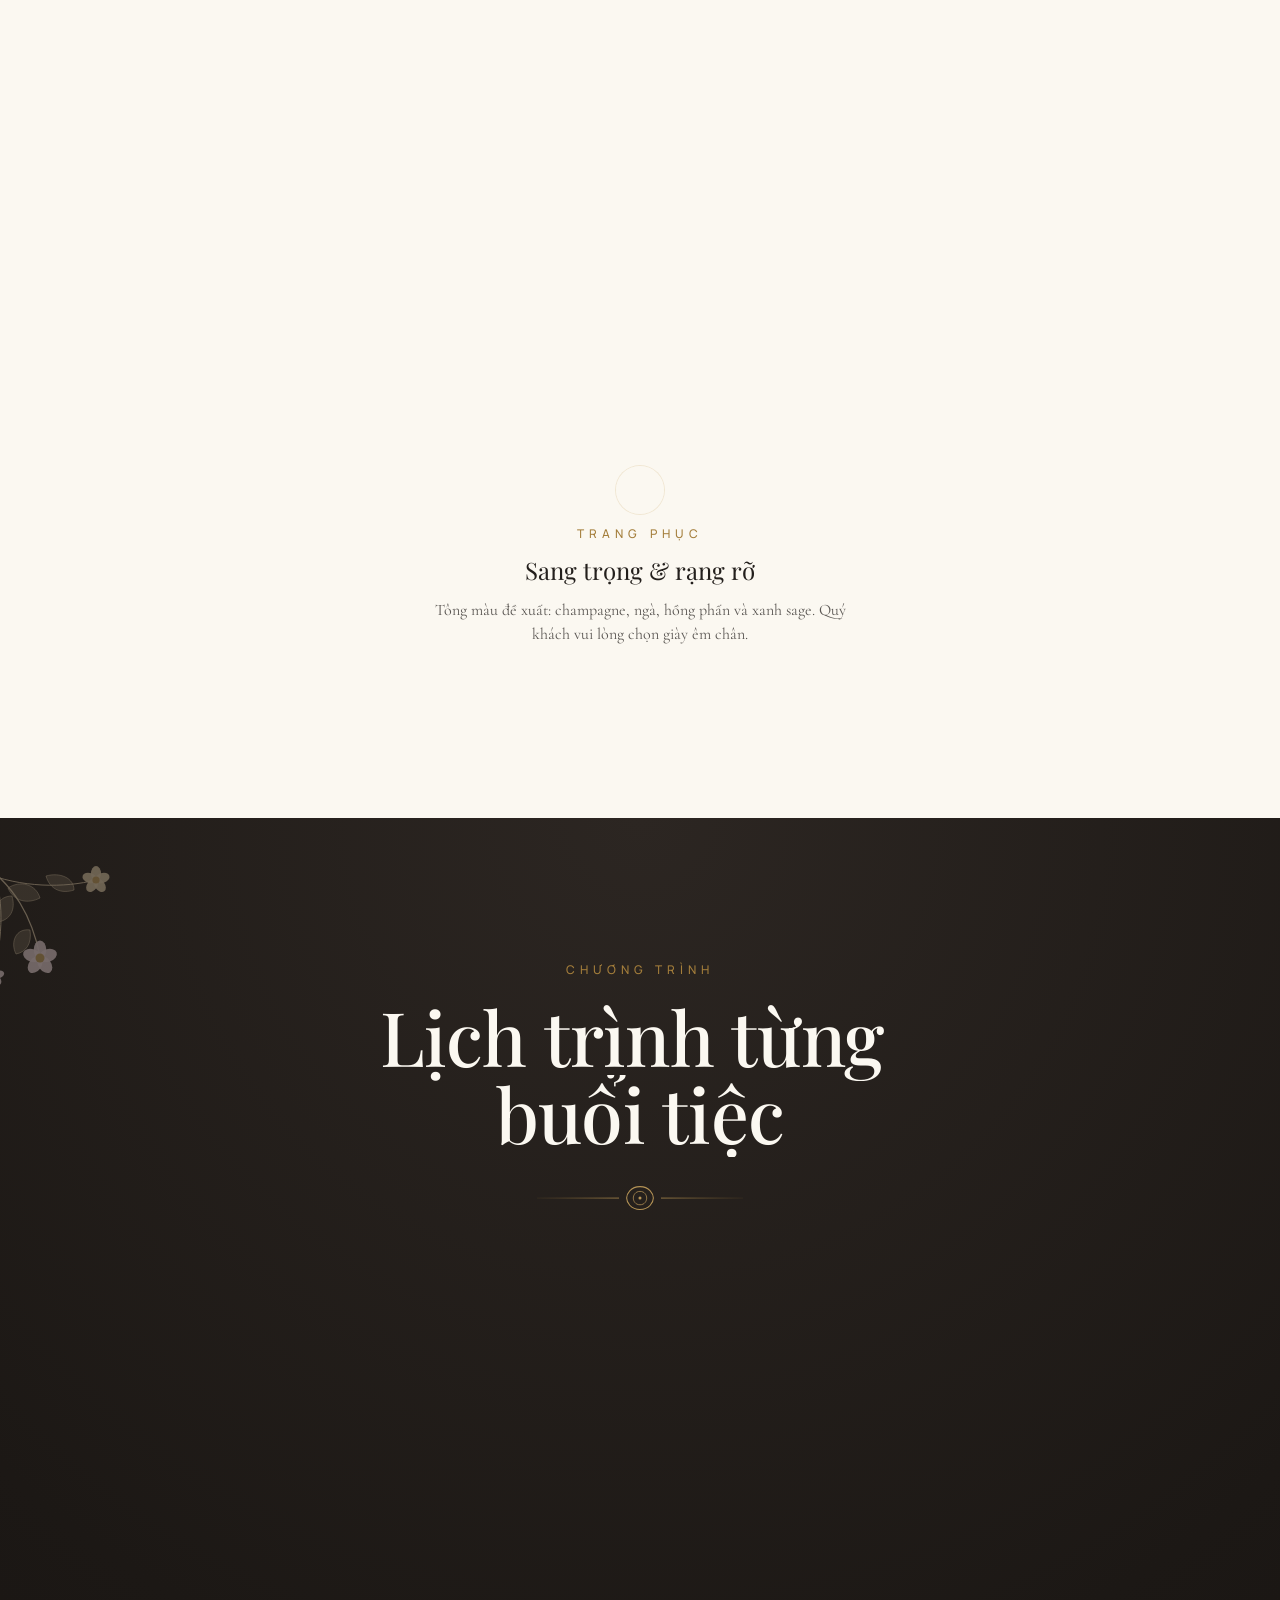
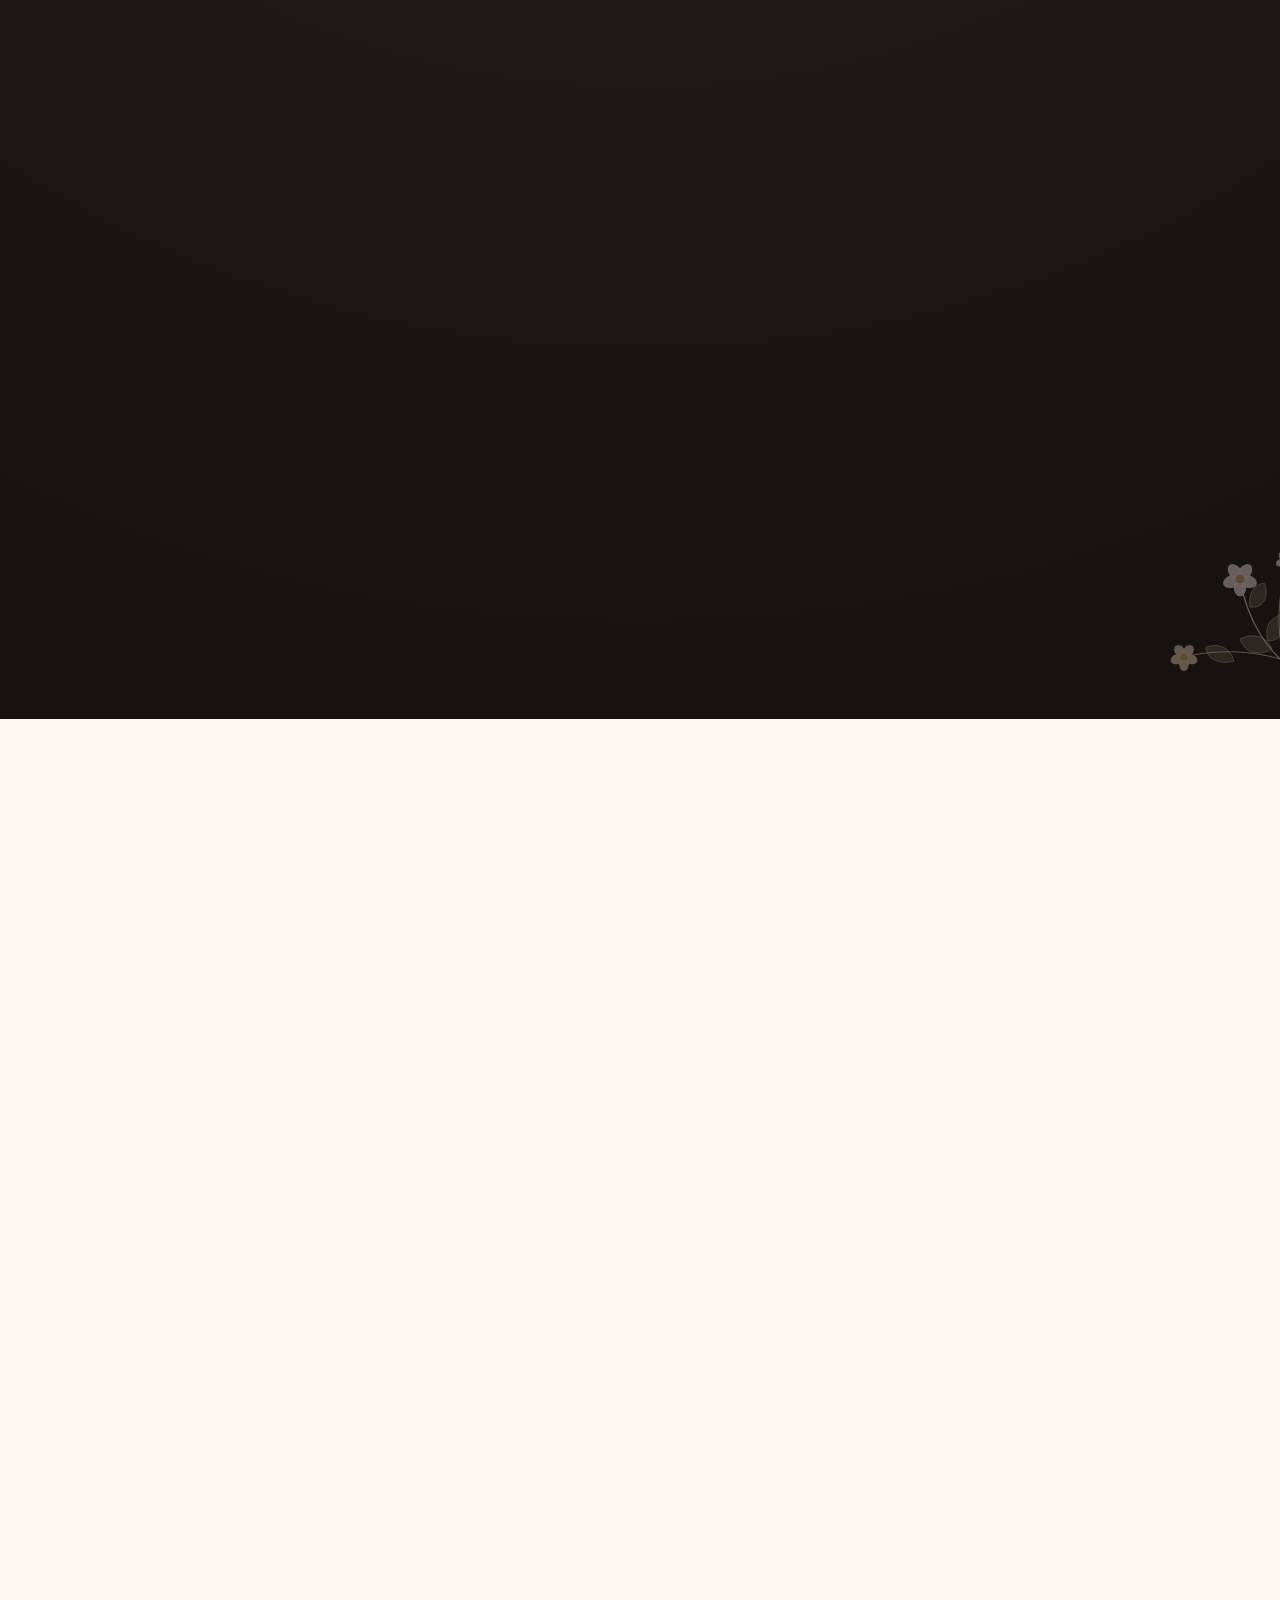
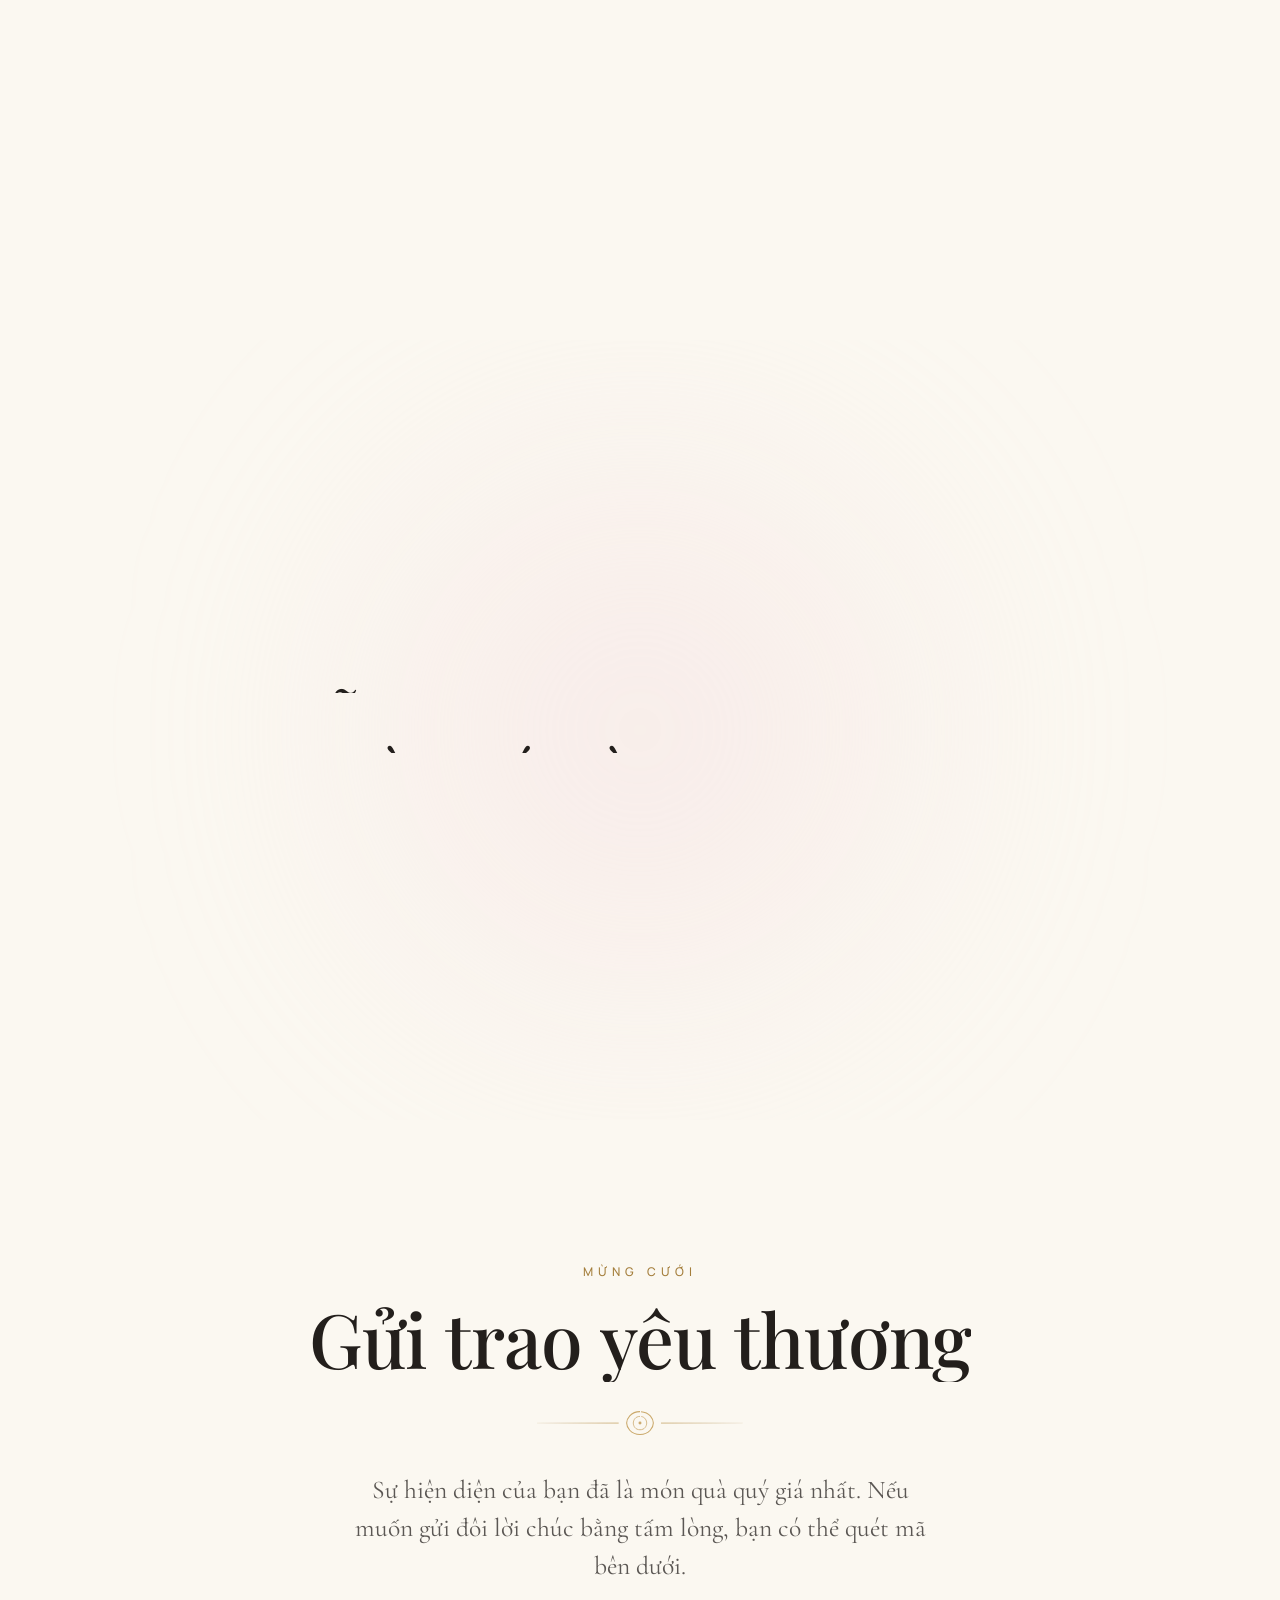
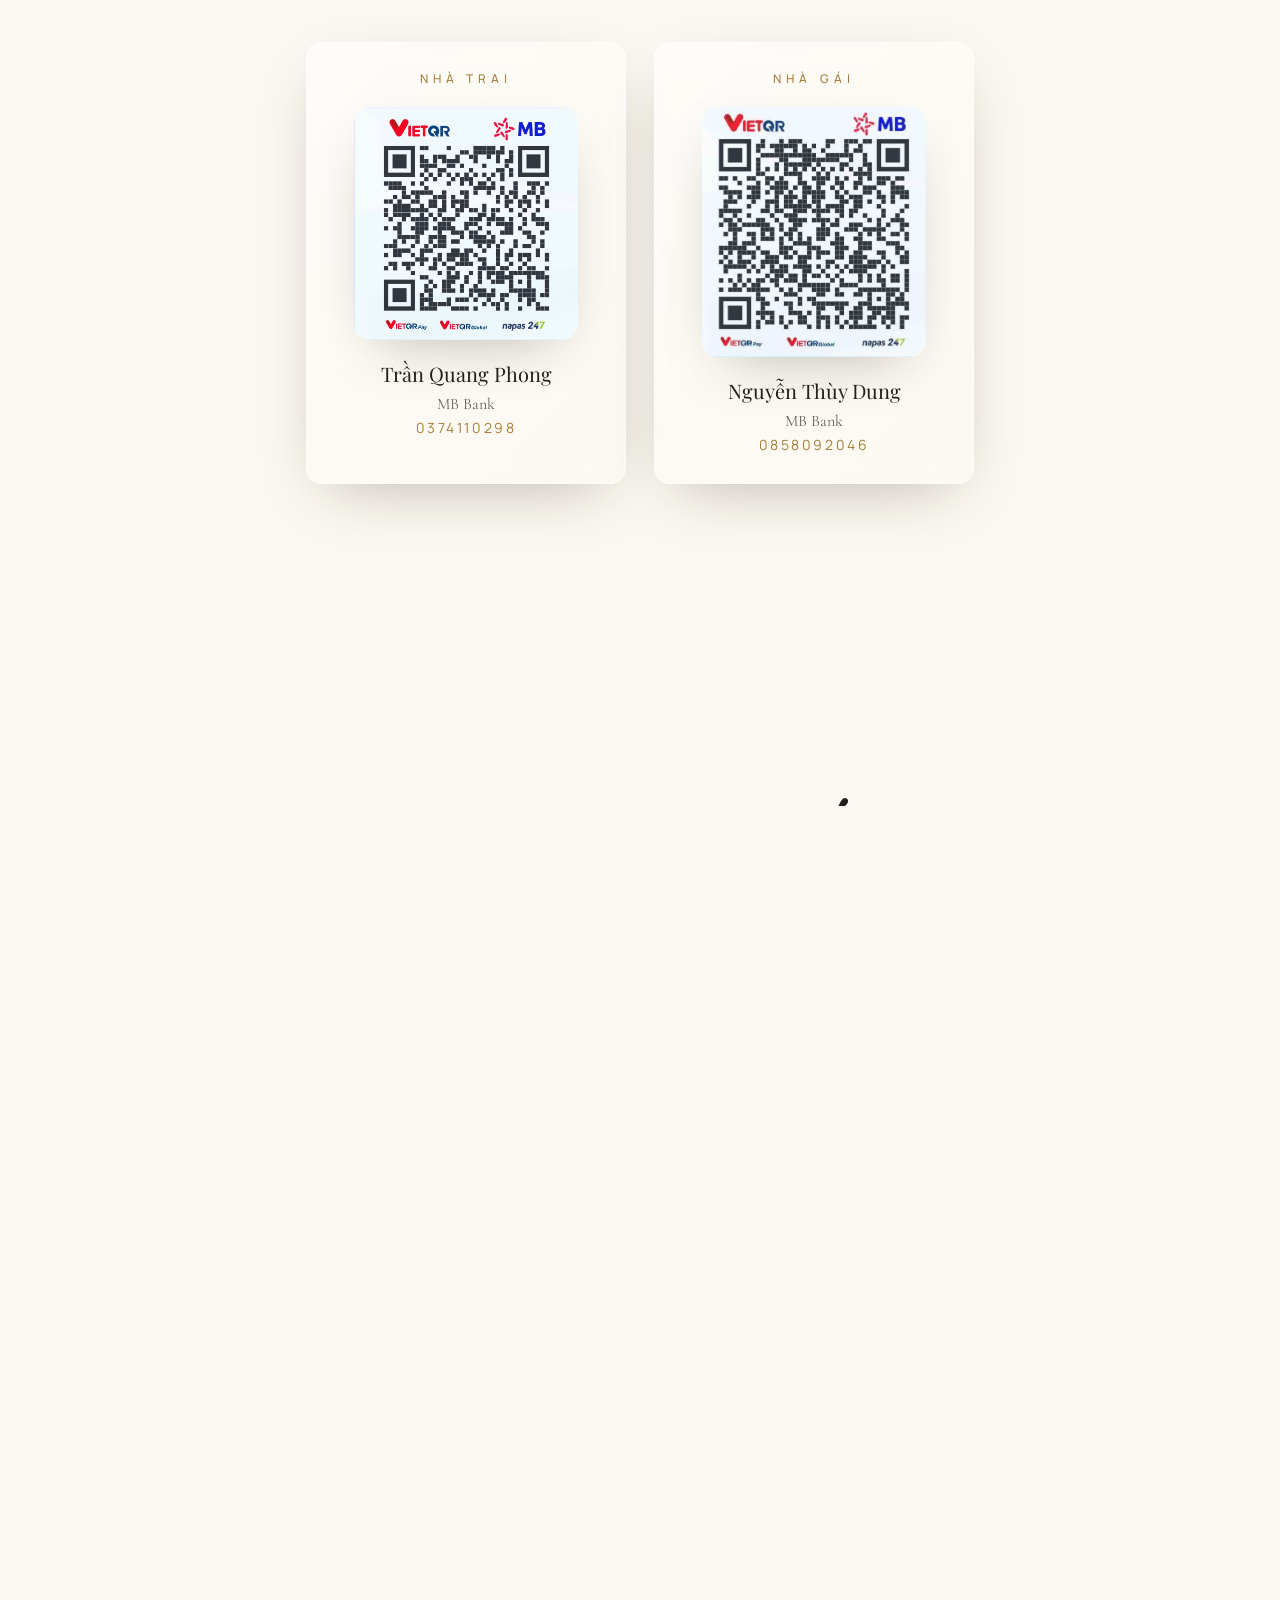
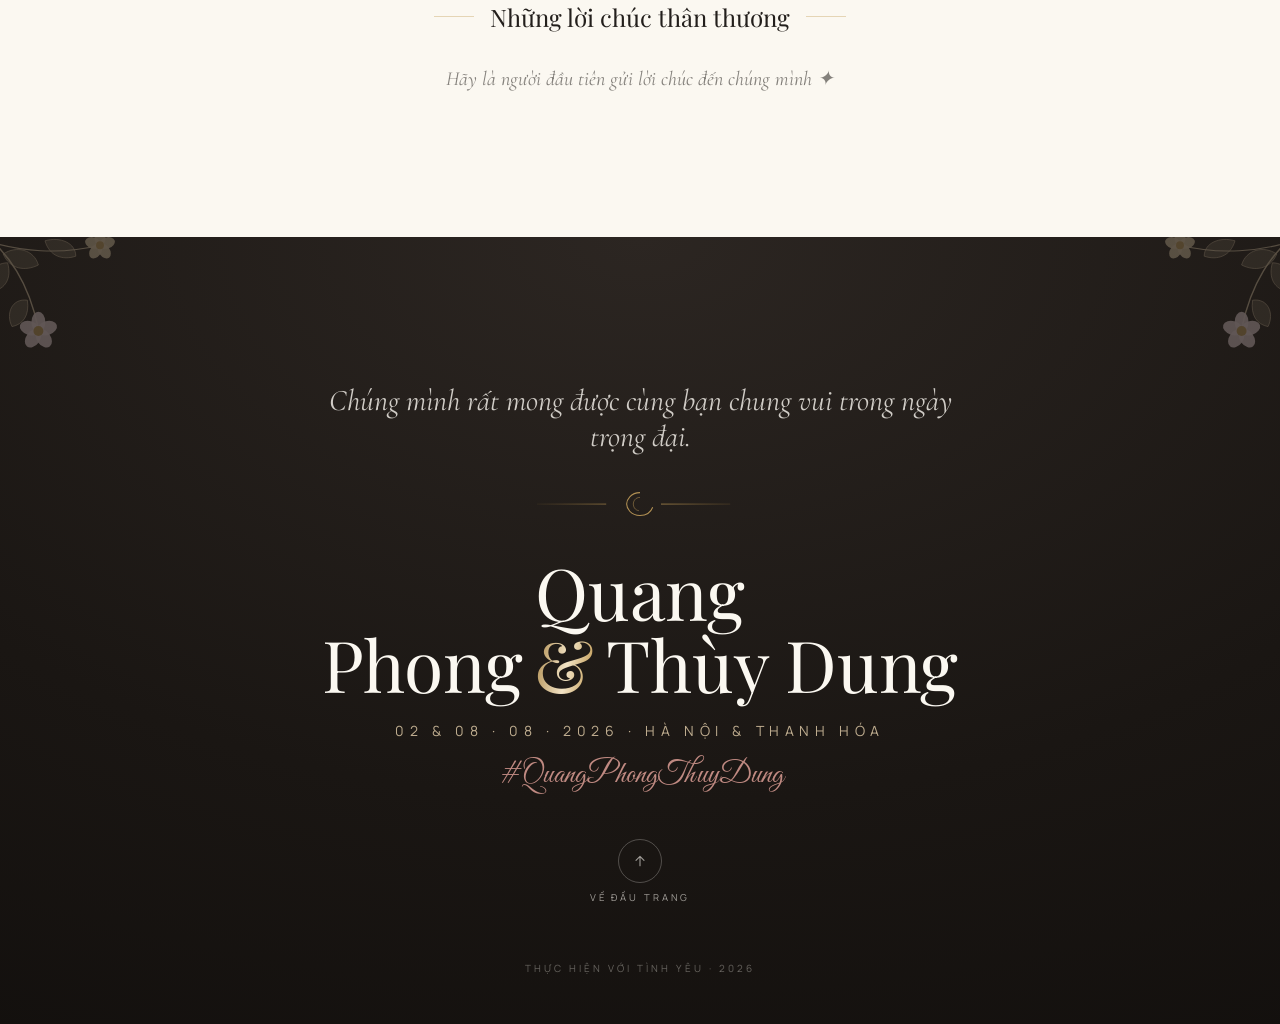
==== commit e9d046fd: "Bỏ mục 'Dùng Bữa & Lời Chúc' khỏi lịch 02/08 - Tiệc nhà gái 02/08: xoá mục Dùng Bữa & Lời Chúc (cả h" ====
--- a/wedding/index.html
+++ b/wedding/index.html
@@ -24,7 +24,7 @@
       href="https://fonts.googleapis.com/css2?family=Playfair+Display:ital,wght@0,400;0,500;0,600;0,700;1,400;1,500&family=Cormorant+Garamond:ital,wght@0,300;0,400;0,500;0,600;1,300;1,400&family=Bodoni+Moda:ital,opsz,wght@0,6..96,400;0,6..96,500;1,6..96,400&family=Manrope:wght@300;400;500;600;700&family=Inter:wght@300;400;500;600&family=Great+Vibes&family=Dancing+Script:wght@400;500;600;700&display=swap"
       rel="stylesheet"
     />
-    <script type="module" crossorigin src="/wedding/assets/index-CabDVCOm.js"></script>
+    <script type="module" crossorigin src="/wedding/assets/index-BOPmEo33.js"></script>
     <link rel="modulepreload" crossorigin href="/wedding/assets/motion-DZY5aCm1.js">
     <link rel="modulepreload" crossorigin href="/wedding/assets/smooth-DLBqpWjo.js">
     <link rel="stylesheet" crossorigin href="/wedding/assets/index-4JVVZ6YE.css">
